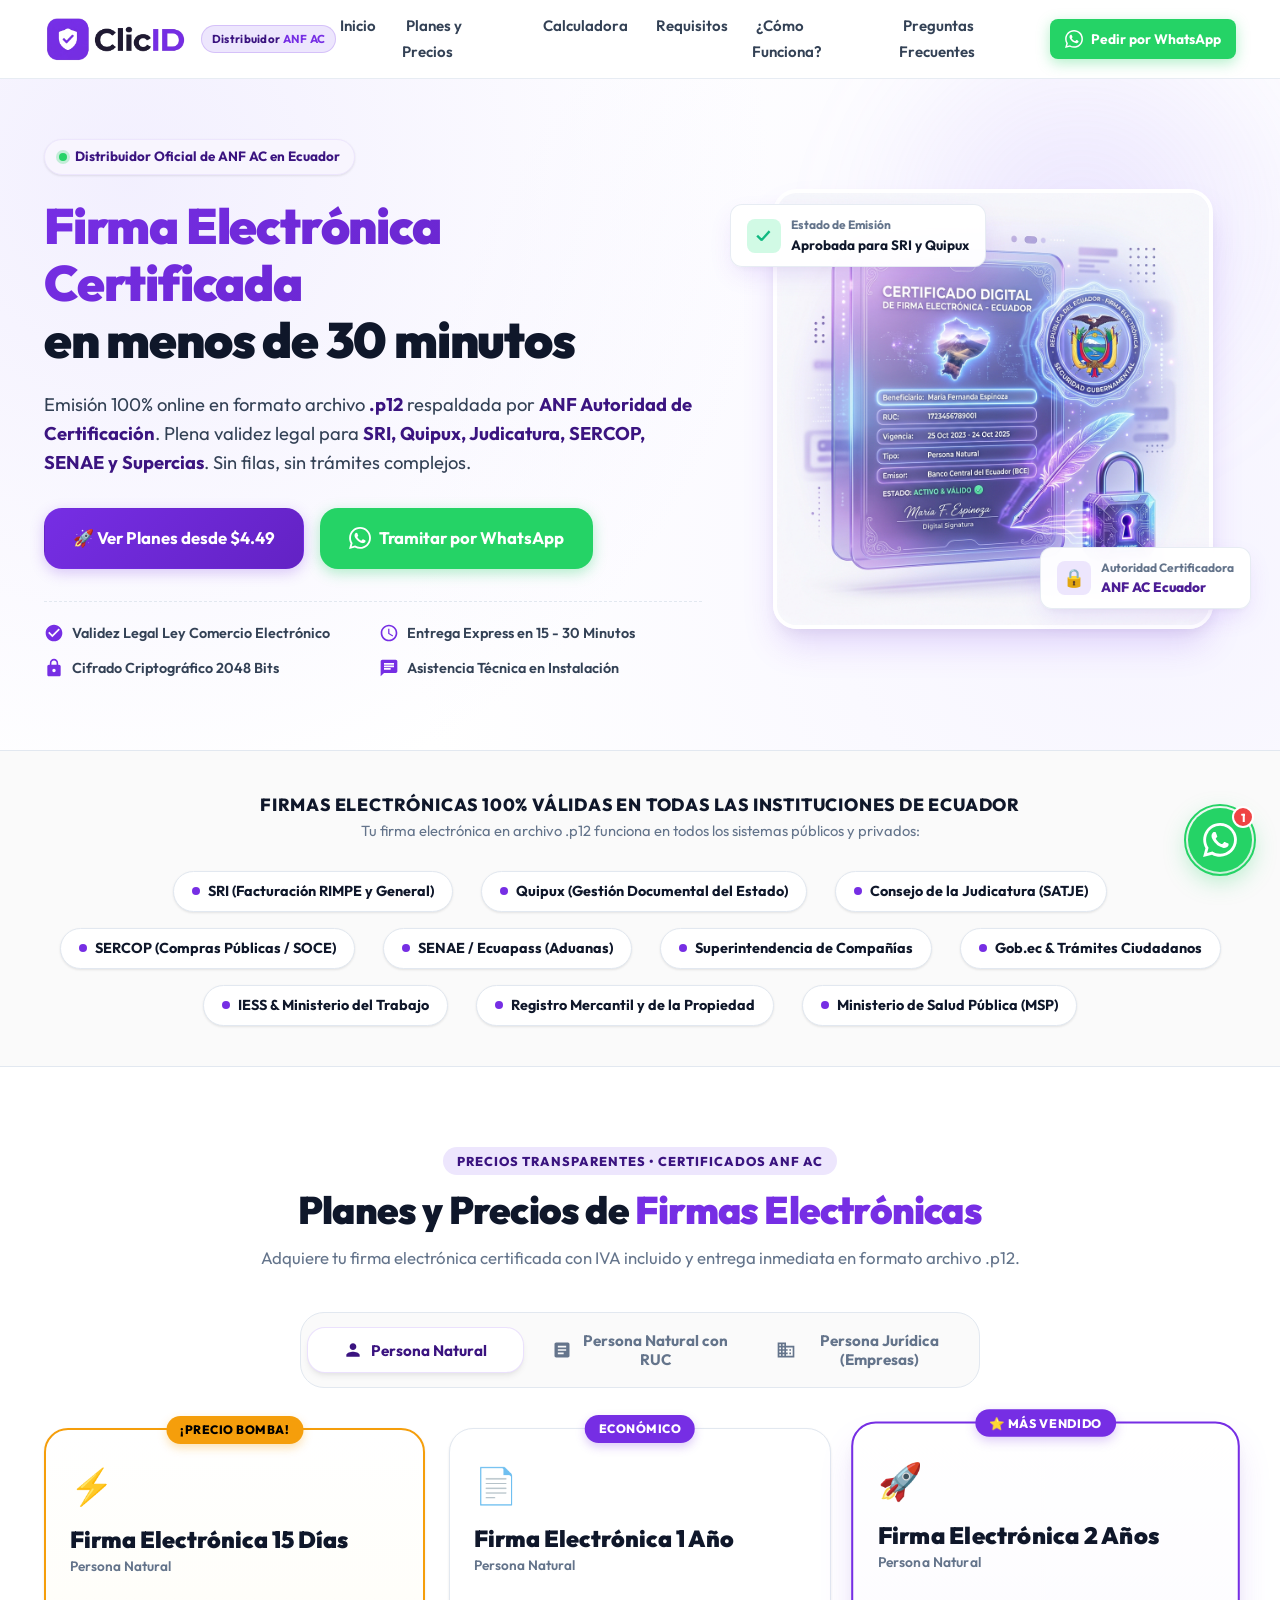
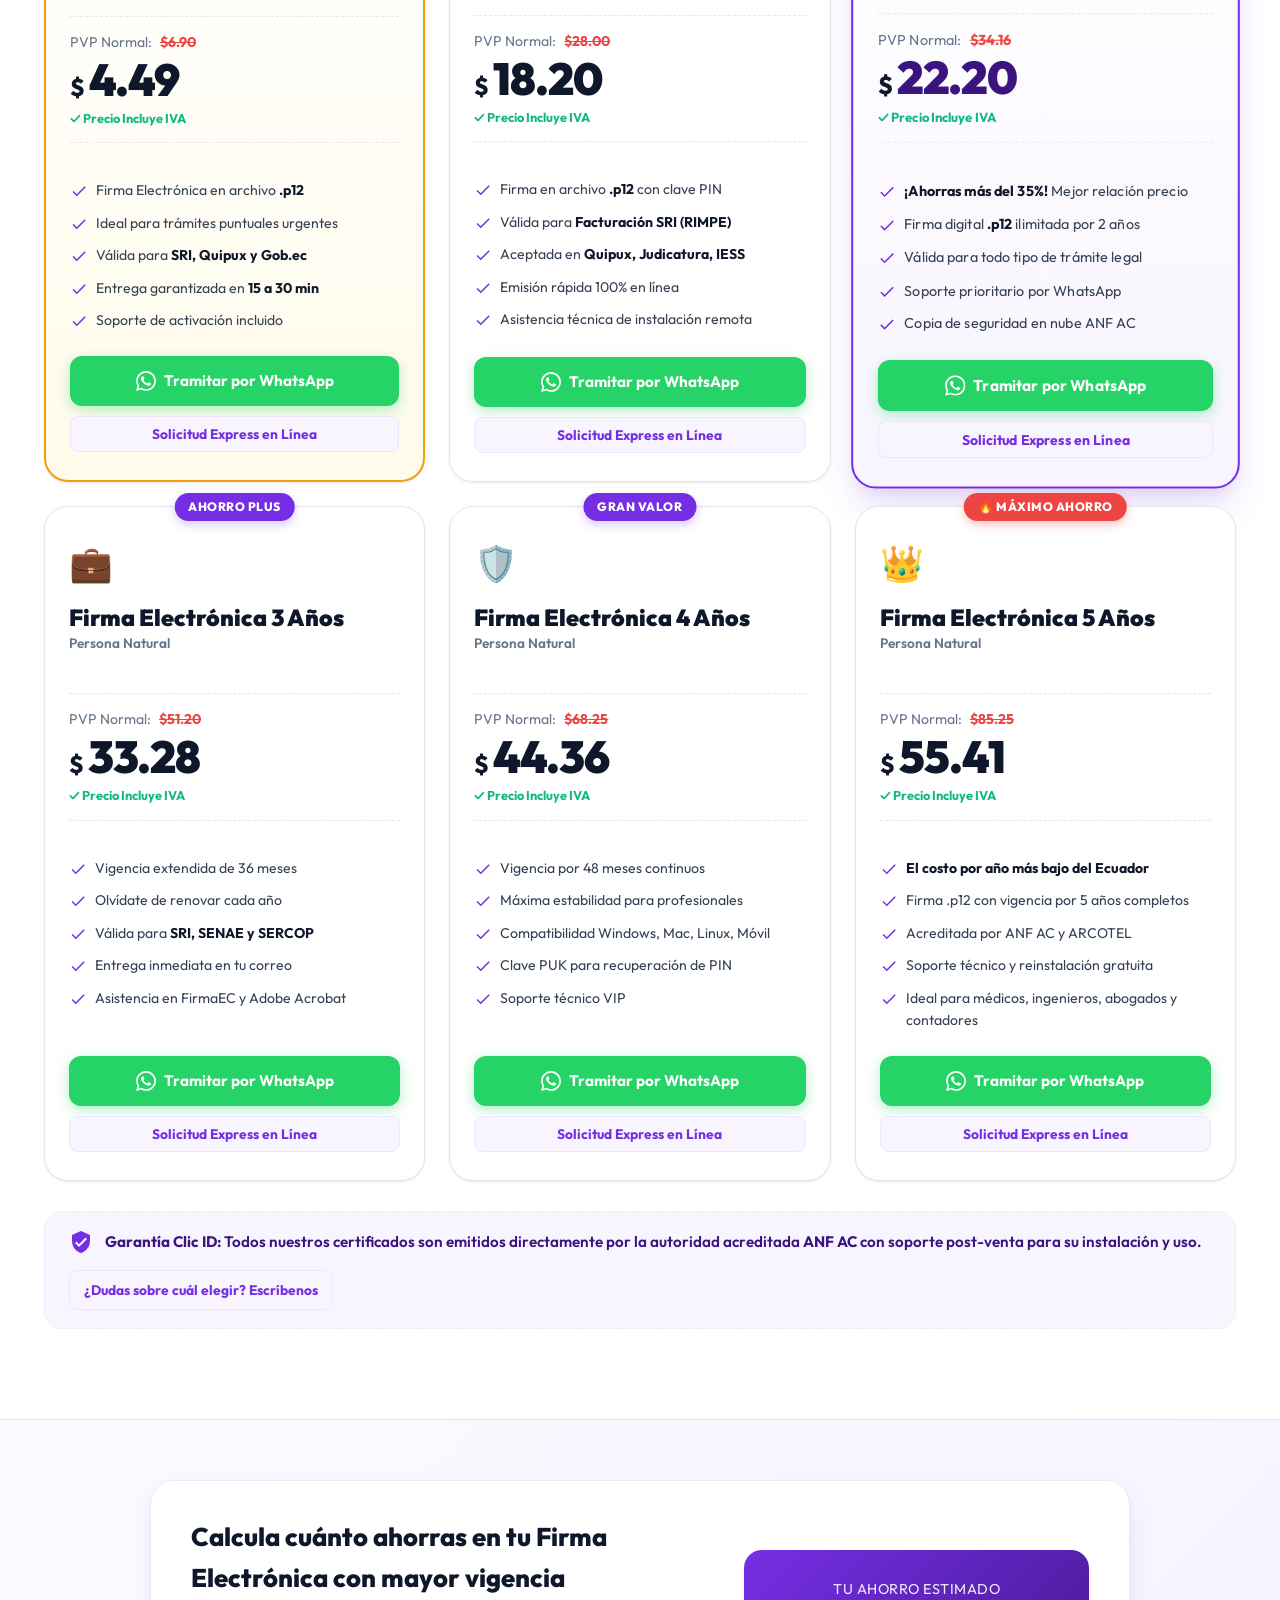
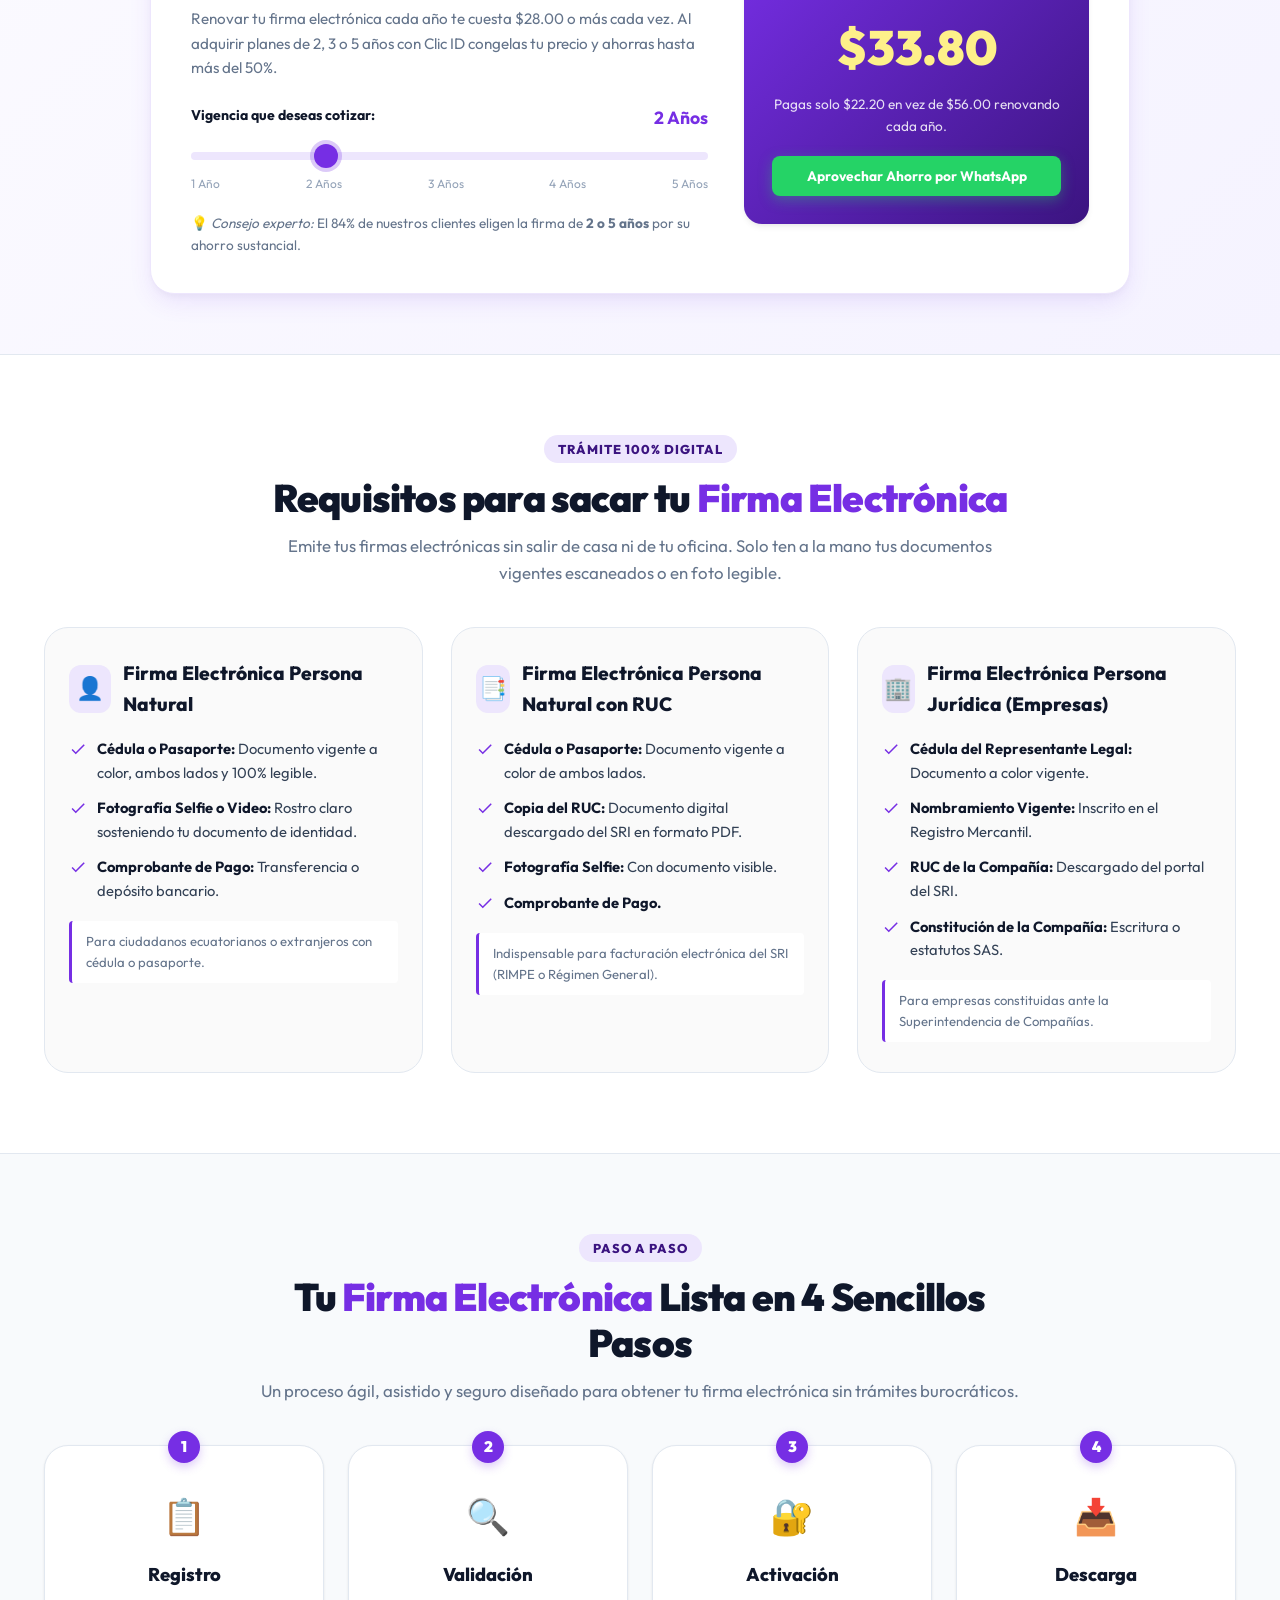
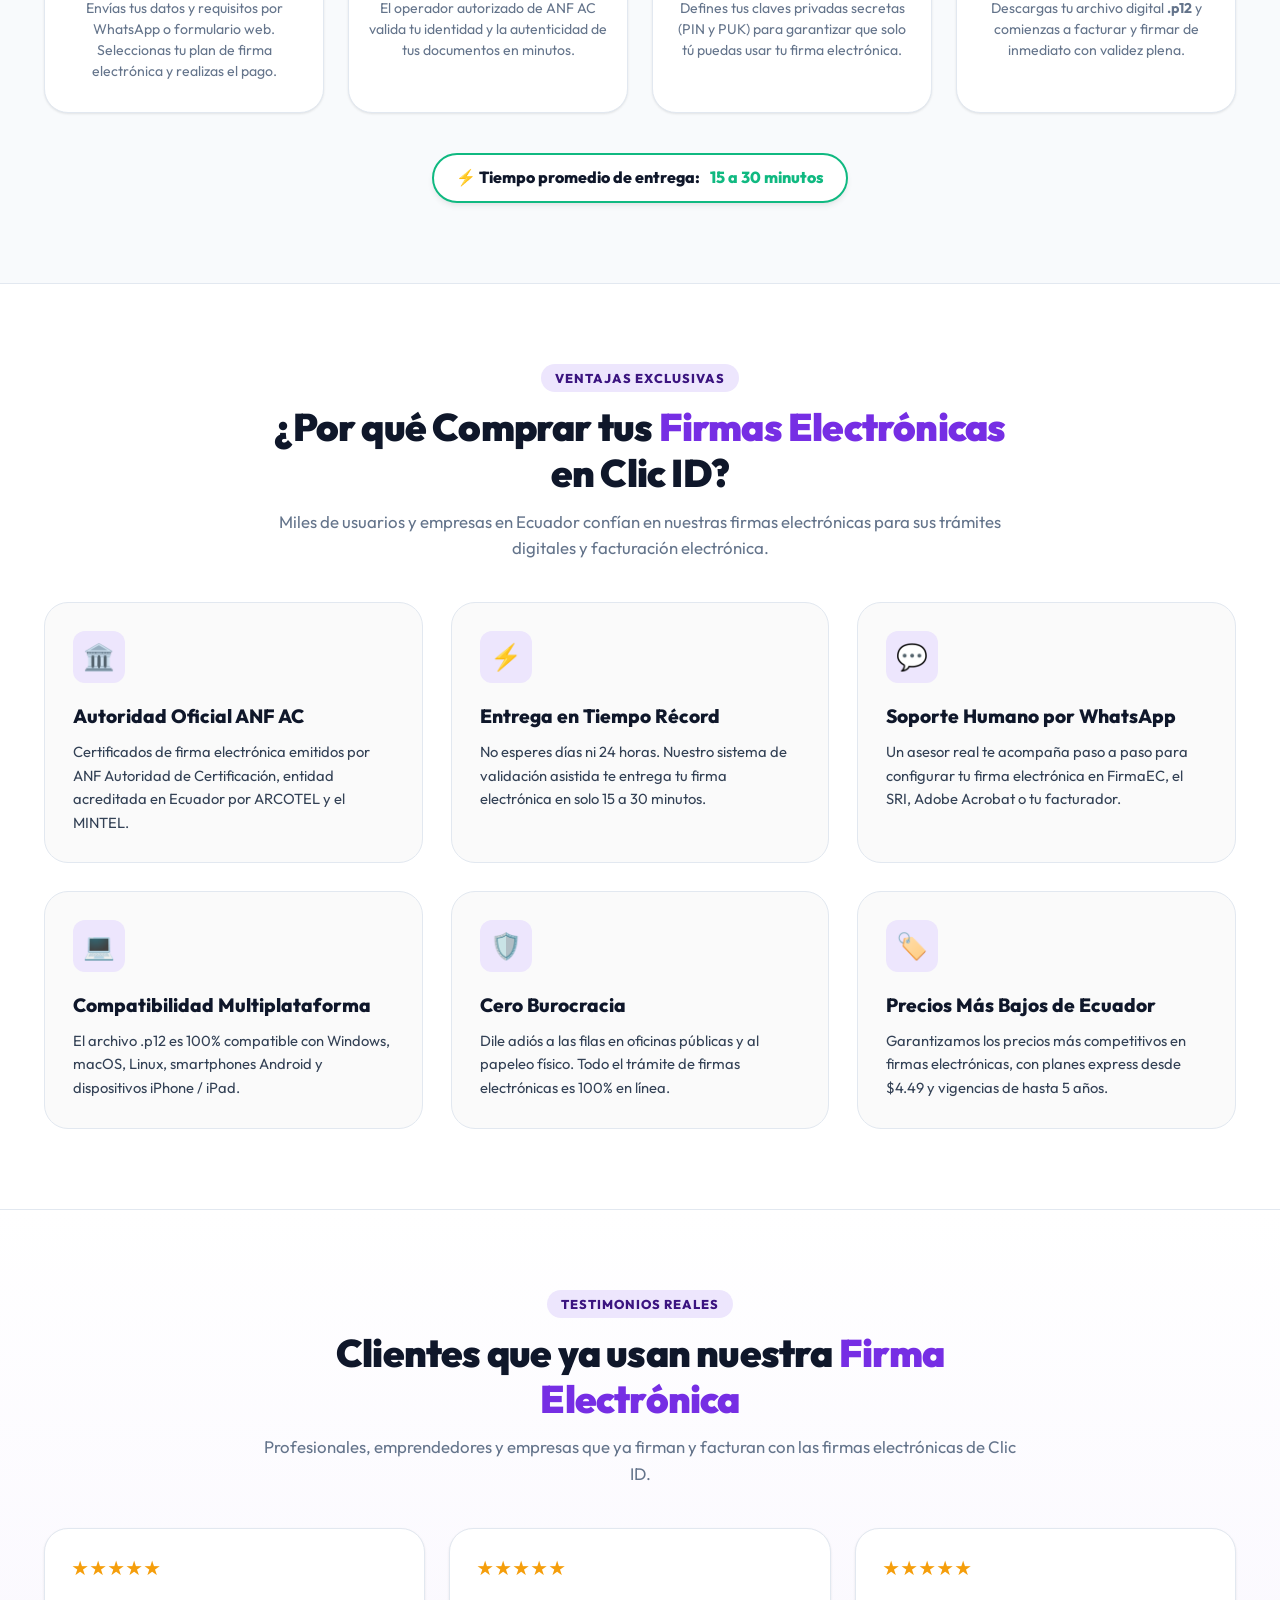
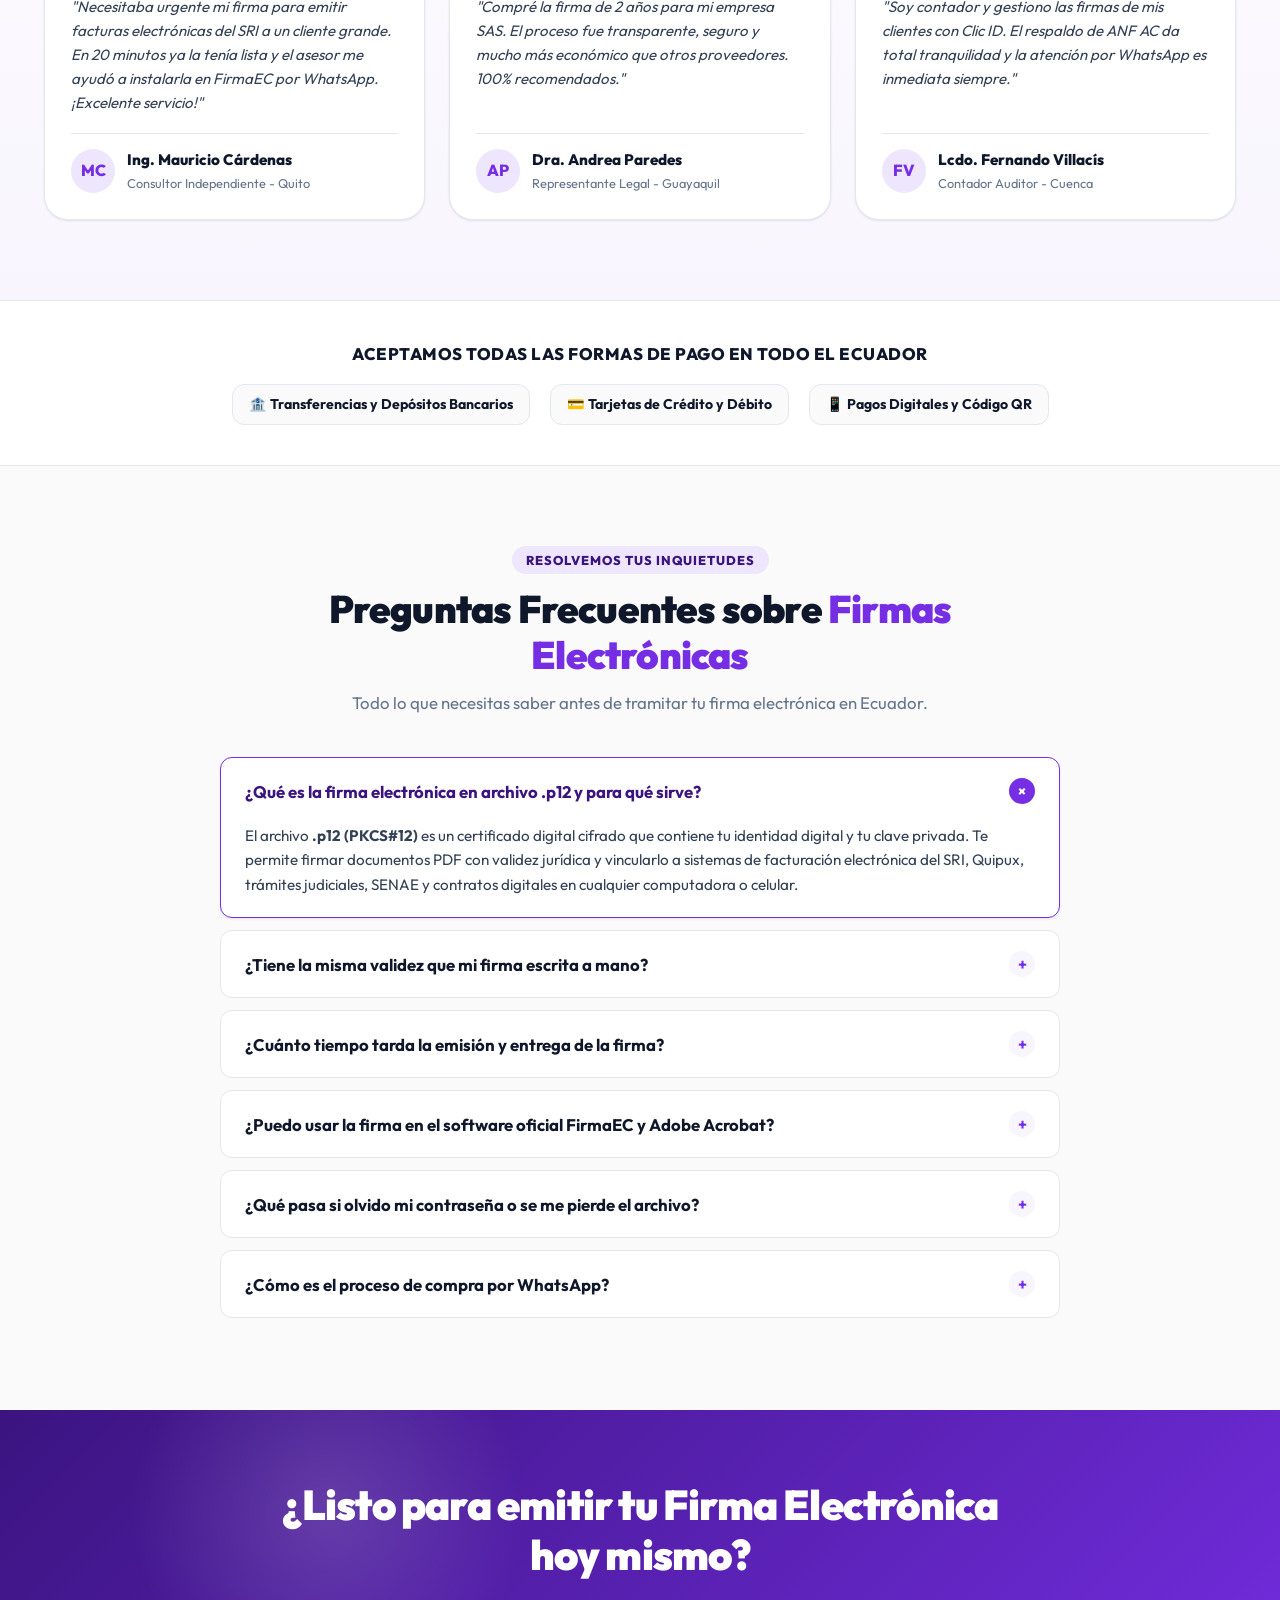
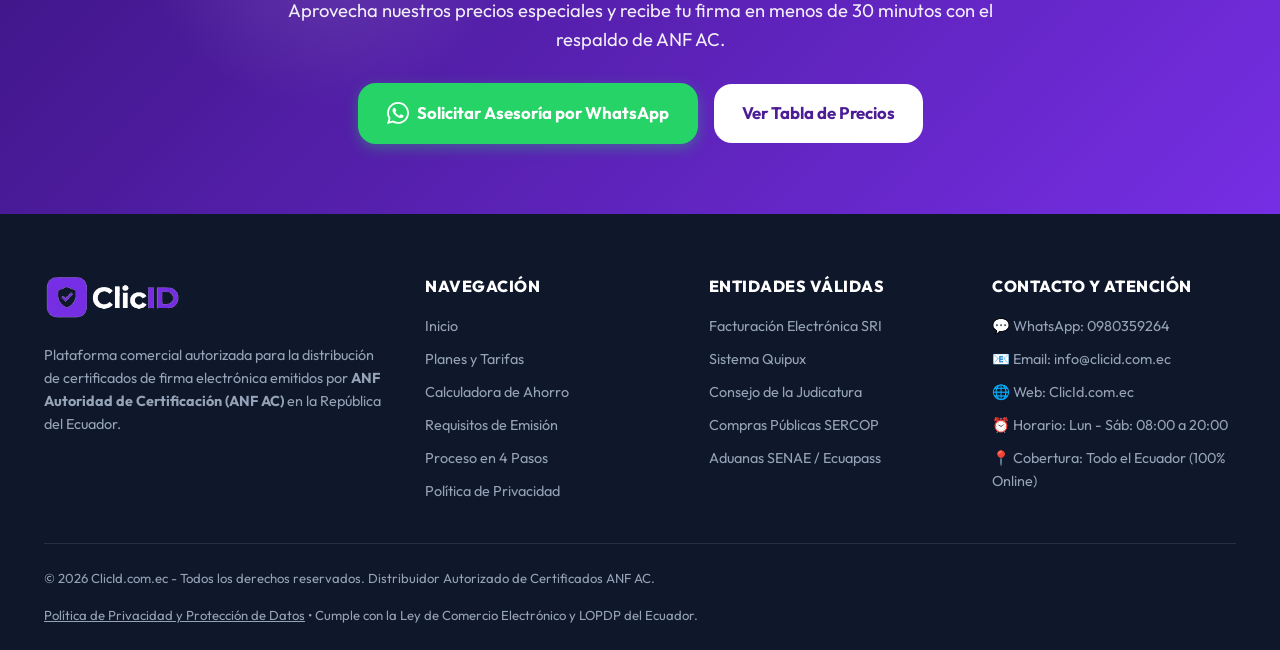
==== index.html @ 19a213cd "Initial commit: Clic ID Firmas Electronicas landing page" ====
<!DOCTYPE html>
<html lang="es">
<head>
  <meta charset="UTF-8">
  <meta name="viewport" content="width=device-width, initial-scale=1.0">
  
  <!-- Primary Meta Tags (SEO & Google Ads Quality Score Optimized) -->
  <title>Firma Electrónica en Ecuador en 30 Minutos | Firmas Electrónicas ANF AC - Clic ID</title>
  <meta name="title" content="Firma Electrónica en Ecuador en 30 Minutos | Firmas Electrónicas ANF AC - Clic ID">
  <meta name="description" content="Obtén tu Firma Electrónica Certificada en Ecuador en menos de 30 minutos. Venta de firmas electrónicas oficiales ANF AC en archivo .p12 desde $4.49 para SRI, Quipux, Judicatura, SERCOP y SENAE. Persona Natural, con RUC y Empresas.">
  <meta name="keywords" content="firma electronica, firmas electronicas, firma electronica ecuador, firmas electronicas ecuador, firma electronica sri, comprar firma electronica, firma electronica quipux, firma electronica p12, firma digital ecuador, anf ac ecuador, firma electronica persona natural, firma electronica ruc, firma electronica empresas, firma electronica quito, firma electronica guayaquil, firma electronica cuenca">
  <meta name="robots" content="index, follow, max-image-preview:large, max-snippet:-1, max-video-preview:-1">
  <meta name="googlebot" content="index, follow">
  <meta name="author" content="ClicId.com.ec - Distribuidor Autorizado ANF AC">
  <meta name="geo.region" content="EC">
  <meta name="geo.placename" content="Ecuador">
  <link rel="canonical" href="https://clicid.com.ec/">
  <link rel="alternate" hreflang="es-EC" href="https://clicid.com.ec/">
  <link rel="alternate" hreflang="es" href="https://clicid.com.ec/">
  <link rel="sitemap" type="application/xml" title="Sitemap" href="/sitemap.xml">

  <!-- Open Graph / Facebook / WhatsApp -->
  <meta property="og:type" content="website">
  <meta property="og:locale" content="es_EC">
  <meta property="og:site_name" content="Clic ID - Firmas Electrónicas Ecuador">
  <meta property="og:url" content="https://clicid.com.ec/">
  <meta property="og:title" content="Firma Electrónica Certificada en Ecuador en 30 Minutos | Clic ID">
  <meta property="og:description" content="Emite tu firma electrónica y firmas electrónicas autorizadas por ANF AC en 15 a 30 minutos. Precios desde $4.49. Válidas ante SRI, Quipux, Judicatura y SERCOP.">
  <meta property="og:image" content="https://clicid.com.ec/assets/hero-signature.jpg">

  <!-- Twitter -->
  <meta property="twitter:card" content="summary_large_image">
  <meta property="twitter:url" content="https://clicid.com.ec/">
  <meta property="twitter:title" content="Firma Electrónica y Firmas Electrónicas en Ecuador | Clic ID ANF AC">
  <meta property="twitter:description" content="Firmas electrónicas para Personas Naturales, con RUC y Empresas en archivo .p12. Trámite 100% online y entrega en menos de 30 minutos.">
  <meta property="twitter:image" content="https://clicid.com.ec/assets/hero-signature.jpg">

  <!-- Google Fonts: Outfit & Inter -->
  <link rel="preconnect" href="https://fonts.googleapis.com">
  <link rel="preconnect" href="https://fonts.gstatic.com" crossorigin>
  <link href="https://fonts.googleapis.com/css2?family=Outfit:wght@400;500;600;700;800;900&family=Inter:wght@400;500;600;700&display=swap" rel="stylesheet">

  <!-- Favicon -->
  <link rel="icon" type="image/png" href="assets/logo-icon.png">

  <!-- Estilos CSS -->
  <link rel="stylesheet" href="styles.css">

  <!-- Schema.org Markup (Datos Estructurados Avanzados para Google SEO y Rich Snippets) -->
  <script type="application/ld+json">
  {
    "@context": "https://schema.org",
    "@graph": [
      {
        "@type": "ProfessionalService",
        "@id": "https://clicid.com.ec/#organization",
        "name": "Clic ID - Firmas Electrónicas en Ecuador (Distribuidor ANF AC)",
        "url": "https://clicid.com.ec/",
        "logo": "https://clicid.com.ec/assets/logo.png",
        "image": "https://clicid.com.ec/assets/hero-signature.jpg",
        "description": "Distribuidor oficial autorizado de firmas electrónicas certificadas por ANF AC en Ecuador. Emisión en menos de 30 minutos en formato archivo .p12 para SRI, Quipux, Judicatura y SERCOP.",
        "telephone": "+593980359264",
        "email": "info@clicid.com.ec",
        "priceRange": "$4.49 - $63.12",
        "areaServed": {
          "@type": "Country",
          "name": "Ecuador"
        },
        "openingHoursSpecification": {
          "@type": "OpeningHoursSpecification",
          "dayOfWeek": ["Monday", "Tuesday", "Wednesday", "Thursday", "Friday", "Saturday"],
          "opens": "08:00",
          "closes": "20:00"
        }
      },
      {
        "@type": "Product",
        "@id": "https://clicid.com.ec/#product",
        "name": "Firma Electrónica Certificada en Ecuador (.p12) - ANF AC",
        "image": "https://clicid.com.ec/assets/hero-signature.jpg",
        "description": "Firma electrónica y firmas electrónicas cualificadas en formato archivo .p12 emitidas por ANF AC para facturación electrónica SRI, Quipux, Consejo de la Judicatura, SERCOP y SENAE en Ecuador.",
        "brand": {
          "@type": "Brand",
          "name": "Clic ID / ANF AC"
        },
        "aggregateRating": {
          "@type": "AggregateRating",
          "ratingValue": "4.9",
          "reviewCount": "348"
        },
        "offers": {
          "@type": "AggregateOffer",
          "priceCurrency": "USD",
          "lowPrice": "4.49",
          "highPrice": "63.12",
          "offerCount": "16",
          "availability": "https://schema.org/InStock",
          "url": "https://clicid.com.ec/#precios"
        }
      },
      {
        "@type": "FAQPage",
        "@id": "https://clicid.com.ec/#faq",
        "mainEntity": [
          {
            "@type": "Question",
            "name": "¿Qué es la firma electrónica en archivo .p12 y para qué sirve?",
            "acceptedAnswer": {
              "@type": "Answer",
              "text": "El archivo .p12 (PKCS#12) es un certificado de firma electrónica cifrado que contiene tu identidad digital. Permite firmar documentos PDF con validez legal y emitir facturación electrónica en el SRI, Quipux, Judicatura, SERCOP y SENAE."
            }
          },
          {
            "@type": "Question",
            "name": "¿Las firmas electrónicas tienen la misma validez que mi firma escrita a mano?",
            "acceptedAnswer": {
              "@type": "Answer",
              "text": "Sí, 100%. Conforme a la Ley de Comercio Electrónico, Firmas Electrónicas y Mensajes de Datos del Ecuador, la firma electrónica emitida por ANF AC tiene el mismo valor jurídico y legal que una firma manuscrita."
            }
          },
          {
            "@type": "Question",
            "name": "¿Cuánto tiempo tarda la emisión y entrega de la firma electrónica?",
            "acceptedAnswer": {
              "@type": "Answer",
              "text": "Una vez enviados tus requisitos, tu certificado de firma electrónica se emite y entrega en 15 a 30 minutos."
            }
          }
        ]
      }
    ]
  }
  </script>
</head>
<body>

  <!-- ==========================================================================
       Header / Navbar Principal
       ========================================================================== -->
  <header class="header">
    <div class="container">
      <nav class="navbar">
        <!-- Logo de Marca Oficial -->
        <a href="#inicio" class="logo" id="brandLogo">
          <img src="assets/logo.png" alt="Clic ID - Firmas Electrónicas Ecuador" class="brand-logo-img">
          <span class="logo-distributor-badge">Distribuidor <strong>ANF AC</strong></span>
        </a>

        <!-- Enlaces de Navegación -->
        <ul class="nav-links" id="navLinks">
          <li><a href="#inicio">Inicio</a></li>
          <li><a href="#precios">Planes y Precios</a></li>
          <li><a href="#calculadora">Calculadora</a></li>
          <li><a href="#requisitos">Requisitos</a></li>
          <li><a href="#proceso">¿Cómo Funciona?</a></li>
          <li><a href="#faq">Preguntas Frecuentes</a></li>
        </ul>

        <!-- Botón CTA en Navbar -->
        <div class="nav-cta-wrapper">
          <a href="https://wa.me/593980359264?text=Hola,%20me%20interesa%20sacar%20mi%20firma%20electr%C3%B3nica" target="_blank" rel="noopener" class="btn btn-whatsapp btn-sm" id="navWhatsAppBtn">
            <svg width="18" height="18" viewBox="0 0 24 24" fill="currentColor">
              <path d="M.057 24l1.687-6.163c-1.041-1.804-1.588-3.849-1.587-5.946.003-6.556 5.338-11.891 11.893-11.891 3.181.001 6.167 1.24 8.413 3.488 2.245 2.248 3.481 5.236 3.48 8.414-.003 6.557-5.338 11.892-11.893 11.892-1.99-.001-3.951-.5-5.688-1.448l-6.305 1.654zm6.597-3.807c1.676.995 3.276 1.591 5.392 1.592 5.448 0 9.886-4.434 9.889-9.885.002-5.462-4.415-9.89-9.881-9.892-5.452 0-9.887 4.434-9.889 9.884-.001 2.225.651 3.891 1.746 5.634l-.999 3.648 3.742-.981zm11.387-5.464c-.074-.124-.272-.198-.57-.347-.297-.149-1.758-.868-2.031-.967-.272-.099-.47-.149-.669.149-.198.297-.768.967-.941 1.165-.173.198-.347.223-.644.074-.297-.149-1.255-.462-2.39-1.475-.883-.788-1.48-1.761-1.653-2.059-.173-.297-.018-.458.13-.606.134-.133.297-.347.446-.521.151-.172.2-.296.3-.495.099-.198.05-.372-.025-.521-.075-.148-.669-1.611-.916-2.206-.242-.579-.487-.501-.669-.51l-.57-.01c-.198 0-.52.074-.792.372s-1.04 1.016-1.04 2.479 1.065 2.876 1.213 3.074c.149.198 2.095 3.2 5.076 4.487.709.306 1.263.489 1.694.626.712.226 1.36.194 1.872.118.571-.085 1.758-.719 2.006-1.413.248-.695.248-1.29.173-1.414z"/>
            </svg>
            <span>Pedir por WhatsApp</span>
          </a>

          <!-- Botón Menú Móvil -->
          <button class="mobile-toggle" id="mobileToggle" aria-label="Abrir Menú">
            ☰
          </button>
        </div>
      </nav>
    </div>
  </header>

  <!-- ==========================================================================
       Hero Section
       ========================================================================== -->
  <section class="hero" id="inicio">
    <div class="container">
      <div class="hero-grid">
        <!-- Contenido Izquierdo -->
        <div class="hero-content">
          <div class="hero-tag">
            <span class="dot"></span>
            <span>Distribuidor Oficial de ANF AC en Ecuador</span>
          </div>

          <h1 class="hero-title">
            <span class="highlight">Firma Electrónica Certificada</span> en menos de 30 minutos
          </h1>

          <p class="hero-subtitle">
            Emisión 100% online en formato archivo <strong>.p12</strong> respaldada por <strong>ANF Autoridad de Certificación</strong>. Plena validez legal para <strong>SRI, Quipux, Judicatura, SERCOP, SENAE y Supercias</strong>. Sin filas, sin trámites complejos.
          </p>

          <div class="hero-cta-group">
            <a href="#precios" class="btn btn-primary btn-lg" id="heroCtaPrecios">
              <span>🚀 Ver Planes desde $4.49</span>
            </a>
            <a href="https://wa.me/593980359264?text=Hola,%20me%20interesa%20la%20firma%20electr%C3%B3nica%20en%2030%20minutos" target="_blank" rel="noopener" class="btn btn-whatsapp btn-lg" id="heroCtaWa">
              <svg width="22" height="22" viewBox="0 0 24 24" fill="currentColor">
                <path d="M.057 24l1.687-6.163c-1.041-1.804-1.588-3.849-1.587-5.946.003-6.556 5.338-11.891 11.893-11.891 3.181.001 6.167 1.24 8.413 3.488 2.245 2.248 3.481 5.236 3.48 8.414-.003 6.557-5.338 11.892-11.893 11.892-1.99-.001-3.951-.5-5.688-1.448l-6.305 1.654zm6.597-3.807c1.676.995 3.276 1.591 5.392 1.592 5.448 0 9.886-4.434 9.889-9.885.002-5.462-4.415-9.89-9.881-9.892-5.452 0-9.887 4.434-9.889 9.884-.001 2.225.651 3.891 1.746 5.634l-.999 3.648 3.742-.981zm11.387-5.464c-.074-.124-.272-.198-.57-.347-.297-.149-1.758-.868-2.031-.967-.272-.099-.47-.149-.669.149-.198.297-.768.967-.941 1.165-.173.198-.347.223-.644.074-.297-.149-1.255-.462-2.39-1.475-.883-.788-1.48-1.761-1.653-2.059-.173-.297-.018-.458.13-.606.134-.133.297-.347.446-.521.151-.172.2-.296.3-.495.099-.198.05-.372-.025-.521-.075-.148-.669-1.611-.916-2.206-.242-.579-.487-.501-.669-.51l-.57-.01c-.198 0-.52.074-.792.372s-1.04 1.016-1.04 2.479 1.065 2.876 1.213 3.074c.149.198 2.095 3.2 5.076 4.487.709.306 1.263.489 1.694.626.712.226 1.36.194 1.872.118.571-.085 1.758-.719 2.006-1.413.248-.695.248-1.29.173-1.414z"/>
              </svg>
              <span>Tramitar por WhatsApp</span>
            </a>
          </div>

          <!-- Puntos de Confianza -->
          <div class="hero-trust-list">
            <div class="trust-item">
              <svg width="20" height="20" viewBox="0 0 24 24" fill="currentColor">
                <path d="M12 2C6.48 2 2 6.48 2 12s4.48 10 10 10 10-4.48 10-10S17.52 2 12 2zm-2 15l-5-5 1.41-1.41L10 14.17l7.59-7.59L19 8l-9 9z"/>
              </svg>
              <span>Validez Legal Ley Comercio Electrónico</span>
            </div>
            <div class="trust-item">
              <svg width="20" height="20" viewBox="0 0 24 24" fill="currentColor">
                <path d="M11.99 2C6.47 2 2 6.48 2 12s4.47 10 9.99 10C17.52 22 22 17.52 22 12S17.52 2 11.99 2zM12 20c-4.42 0-8-3.58-8-8s3.58-8 8-8 8 3.58 8 8-3.58 8-8 8zm.5-13H11v6l5.25 3.15.75-1.23-4.5-2.67z"/>
              </svg>
              <span>Entrega Express en 15 - 30 Minutos</span>
            </div>
            <div class="trust-item">
              <svg width="20" height="20" viewBox="0 0 24 24" fill="currentColor">
                <path d="M18 8h-1V6c0-2.76-2.24-5-5-5S7 3.24 7 6v2H6c-1.1 0-2 .9-2 2v10c0 1.1.9 2 2 2h12c1.1 0 2-.9 2-2V10c0-1.1-.9-2-2-2zm-6 9c-1.1 0-2-.9-2-2s.9-2 2-2 2 .9 2 2-.9 2-2 2zm3.1-9H8.9V6c0-1.71 1.39-3.1 3.1-3.1 1.71 0 3.1 1.39 3.1 3.1v2z"/>
              </svg>
              <span>Cifrado Criptográfico 2048 Bits</span>
            </div>
            <div class="trust-item">
              <svg width="20" height="20" viewBox="0 0 24 24" fill="currentColor">
                <path d="M20 2H4c-1.1 0-1.99.9-1.99 2L2 22l4-4h14c1.1 0 2-.9 2-2V4c0-1.1-.9-2-2-2zM6 9h12v2H6V9zm8 5H6v-2h8v2zm4-6H6V6h12v2z"/>
              </svg>
              <span>Asistencia Técnica en Instalación</span>
            </div>
          </div>
        </div>

        <!-- Visual / Imagen 3D Hero -->
        <div class="hero-visual">
          <div class="floating-badge badge-top">
            <div class="badge-icon-wrap green">✓</div>
            <div>
              <div style="font-size:0.75rem;color:#64748b;">Estado de Emisión</div>
              <div style="color:#0f172a;">Aprobada para SRI y Quipux</div>
            </div>
          </div>

          <div class="hero-img-wrapper">
            <img src="assets/hero-signature.jpg" alt="Certificado Digital de Firma Electrónica Ecuador ANF AC - Clic ID" width="440" height="440">
          </div>

          <div class="floating-badge badge-bottom">
            <div class="badge-icon-wrap purple">🔒</div>
            <div>
              <div style="font-size:0.75rem;color:#64748b;">Autoridad Certificadora</div>
              <div style="color:#4c1d95;font-weight:800;">ANF AC Ecuador</div>
            </div>
          </div>
        </div>
      </div>
    </div>
  </section>

  <!-- ==========================================================================
       Entidades Oficiales Aceptadas en Ecuador
       ========================================================================== -->
  <section class="entities-section">
    <div class="container">
      <div class="entities-header">
        <h2>Firmas Electrónicas 100% Válidas en Todas las Instituciones de Ecuador</h2>
        <p>Tu firma electrónica en archivo .p12 funciona en todos los sistemas públicos y privados:</p>
      </div>

      <div class="entities-grid">
        <div class="entity-chip"><span class="dot"></span> SRI (Facturación RIMPE y General)</div>
        <div class="entity-chip"><span class="dot"></span> Quipux (Gestión Documental del Estado)</div>
        <div class="entity-chip"><span class="dot"></span> Consejo de la Judicatura (SATJE)</div>
        <div class="entity-chip"><span class="dot"></span> SERCOP (Compras Públicas / SOCE)</div>
        <div class="entity-chip"><span class="dot"></span> SENAE / Ecuapass (Aduanas)</div>
        <div class="entity-chip"><span class="dot"></span> Superintendencia de Compañías</div>
        <div class="entity-chip"><span class="dot"></span> Gob.ec & Trámites Ciudadanos</div>
        <div class="entity-chip"><span class="dot"></span> IESS & Ministerio del Trabajo</div>
        <div class="entity-chip"><span class="dot"></span> Registro Mercantil y de la Propiedad</div>
        <div class="entity-chip"><span class="dot"></span> Ministerio de Salud Pública (MSP)</div>
      </div>
    </div>
  </section>

  <!-- ==========================================================================
       Sección de Precios & Vigencias (Core High Conversion)
       ========================================================================== -->
  <section class="pricing-section" id="precios">
    <div class="container">
      <div class="section-head">
        <span class="section-tag">Precios Transparentes • Certificados ANF AC</span>
        <h2 class="section-title">Planes y Precios de <span>Firmas Electrónicas</span></h2>
        <p class="section-desc">
          Adquiere tu firma electrónica certificada con IVA incluido y entrega inmediata en formato archivo .p12.
        </p>
      </div>

      <!-- Tabs de Categoría -->
      <div class="pricing-tabs-nav" role="tablist">
        <button class="tab-btn active" data-category="persona-natural" id="tabPersonaNatural">
          <svg width="20" height="20" viewBox="0 0 24 24" fill="currentColor">
            <path d="M12 12c2.21 0 4-1.79 4-4s-1.79-4-4-4-4 1.79-4 4 1.79 4 4 4zm0 2c-2.67 0-8 1.34-8 4v2h16v-2c0-2.66-5.33-4-8-4z"/>
          </svg>
          <span>Persona Natural</span>
        </button>

        <button class="tab-btn" data-category="persona-natural-ruc" id="tabPersonaRuc">
          <svg width="20" height="20" viewBox="0 0 24 24" fill="currentColor">
            <path d="M19 3H5c-1.11 0-2 .9-2 2v14c0 1.1.89 2 2 2h14c1.1 0 2-.9 2-2V5c0-1.1-.9-2-2-2zm-5 14H7v-2h7v2zm3-4H7v-2h10v2zm0-4H7V7h10v2z"/>
          </svg>
          <span>Persona Natural con RUC</span>
        </button>

        <button class="tab-btn" data-category="persona-juridica" id="tabPersonaJuridica">
          <svg width="20" height="20" viewBox="0 0 24 24" fill="currentColor">
            <path d="M12 7V3H2v18h20V7H12zM6 19H4v-2h2v2zm0-4H4v-2h2v2zm0-4H4V9h2v2zm0-4H4V5h2v2zm4 12H8v-2h2v2zm0-4H8v-2h2v2zm0-4H8V9h2v2zm0-4H8V5h2v2zm10 12h-8v-2h2v-2h-2v-2h2v-2h-2V9h8v10zm-2-8h-2v2h2v-2zm0 4h-2v2h2v-2z"/>
          </svg>
          <span>Persona Jurídica (Empresas)</span>
        </button>
      </div>

      <!-- Grid de Tarjetas (Renderizado Dinámicamente por app.js) -->
      <div class="pricing-grid" id="pricingGrid">
        <!-- Tarjetas dinámicas inyectadas por app.js -->
      </div>

      <!-- Banner Inferior de Garantía -->
      <div class="pricing-footer-banner">
        <div class="pricing-footer-text">
          <svg width="24" height="24" viewBox="0 0 24 24" fill="currentColor">
            <path d="M12 1L3 5v6c0 5.55 3.84 10.74 9 12 5.16-1.26 9-6.45 9-12V5l-9-4zm-2 16l-4-4 1.41-1.41L10 14.17l6.59-6.59L18 9l-8 8z"/>
          </svg>
          <span>
            <strong>Garantía Clic ID:</strong> Todos nuestros certificados son emitidos directamente por la autoridad acreditada <strong>ANF AC</strong> con soporte post-venta para su instalación y uso.
          </span>
        </div>
        <a href="https://wa.me/593980359264?text=Hola,%20tengo%20dudas%20sobre%20qu%C3%A9%20plan%20elegir" target="_blank" rel="noopener" class="btn btn-outline btn-sm">
          ¿Dudas sobre cuál elegir? Escríbenos
        </a>
      </div>
    </div>
  </section>

  <!-- ==========================================================================
       Calculadora Interactiva de Ahorro
       ========================================================================== -->
  <section class="calculator-section" id="calculadora">
    <div class="container">
      <div class="calc-box">
        <div class="calc-grid">
          <div class="calc-left">
            <h3>Calcula cuánto ahorras en tu Firma Electrónica con mayor vigencia</h3>
            <p>
              Renovar tu firma electrónica cada año te cuesta $28.00 o más cada vez. Al adquirir planes de 2, 3 o 5 años con Clic ID congelas tu precio y ahorras hasta más del 50%.
            </p>

            <div class="slider-group">
              <div class="slider-labels">
                <span>Vigencia que deseas cotizar:</span>
                <span class="val" id="sliderYearsVal">2 Años</span>
              </div>
              <input type="range" min="1" max="5" value="2" class="range-slider" id="yearsSlider">
              <div style="display:flex;justify-content:space-between;font-size:0.75rem;color:#94a3b8;margin-top:6px;">
                <span>1 Año</span>
                <span>2 Años</span>
                <span>3 Años</span>
                <span>4 Años</span>
                <span>5 Años</span>
              </div>
            </div>

            <p style="font-size:0.85rem;color:#64748b;margin-bottom:0;">
              💡 <em>Consejo experto:</em> El 84% de nuestros clientes eligen la firma de <strong>2 o 5 años</strong> por su ahorro sustancial.
            </p>
          </div>

          <div class="calc-right">
            <div class="calc-label">Tu Ahorro Estimado</div>
            <div class="calc-savings-num" id="calcSavingsNum">$33.80</div>
            <div class="calc-details" id="calcDetails">Pagas solo $22.20 en vez de $56.00 renovando anualmente.</div>
            <a href="https://wa.me/593980359264?text=Hola,%20me%20interesa%20la%20firma%20de%202%20A%C3%B1os" target="_blank" rel="noopener" class="btn btn-whatsapp btn-sm" id="calcWaBtn" style="width:100%;">
              Aprovechar Ahorro por WhatsApp
            </a>
          </div>
        </div>
      </div>
    </div>
  </section>

  <!-- ==========================================================================
       Requisitos de Emisión (Claros y Sencillos)
       ========================================================================== -->
  <section class="requirements-section" id="requisitos">
    <div class="container">
      <div class="section-head">
        <span class="section-tag">Trámite 100% Digital</span>
        <h2 class="section-title">Requisitos para sacar tu <span>Firma Electrónica</span></h2>
        <p class="section-desc">
          Emite tus firmas electrónicas sin salir de casa ni de tu oficina. Solo ten a la mano tus documentos vigentes escaneados o en foto legible.
        </p>
      </div>

      <div class="req-grid">
        <!-- Tarjeta 1: Persona Natural -->
        <div class="req-card">
          <div class="req-header">
            <div class="req-icon-box">👤</div>
            <h3>Firma Electrónica Persona Natural</h3>
          </div>
          <ul class="req-list">
            <li>
              <svg width="18" height="18" viewBox="0 0 24 24" fill="currentColor"><path d="M9 16.17L4.83 12l-1.42 1.41L9 19 21 7l-1.41-1.41z"/></svg>
              <span><strong>Cédula o Pasaporte:</strong> Documento vigente a color, ambos lados y 100% legible.</span>
            </li>
            <li>
              <svg width="18" height="18" viewBox="0 0 24 24" fill="currentColor"><path d="M9 16.17L4.83 12l-1.42 1.41L9 19 21 7l-1.41-1.41z"/></svg>
              <span><strong>Fotografía Selfie o Video:</strong> Rostro claro sosteniendo tu documento de identidad.</span>
            </li>
            <li>
              <svg width="18" height="18" viewBox="0 0 24 24" fill="currentColor"><path d="M9 16.17L4.83 12l-1.42 1.41L9 19 21 7l-1.41-1.41z"/></svg>
              <span><strong>Comprobante de Pago:</strong> Transferencia o depósito bancario.</span>
            </li>
          </ul>
          <div class="req-note">Para ciudadanos ecuatorianos o extranjeros con cédula o pasaporte.</div>
        </div>

        <!-- Tarjeta 2: Con RUC -->
        <div class="req-card">
          <div class="req-header">
            <div class="req-icon-box">📑</div>
            <h3>Firma Electrónica Persona Natural con RUC</h3>
          </div>
          <ul class="req-list">
            <li>
              <svg width="18" height="18" viewBox="0 0 24 24" fill="currentColor"><path d="M9 16.17L4.83 12l-1.42 1.41L9 19 21 7l-1.41-1.41z"/></svg>
              <span><strong>Cédula o Pasaporte:</strong> Documento vigente a color de ambos lados.</span>
            </li>
            <li>
              <svg width="18" height="18" viewBox="0 0 24 24" fill="currentColor"><path d="M9 16.17L4.83 12l-1.42 1.41L9 19 21 7l-1.41-1.41z"/></svg>
              <span><strong>Copia del RUC:</strong> Documento digital descargado del SRI en formato PDF.</span>
            </li>
            <li>
              <svg width="18" height="18" viewBox="0 0 24 24" fill="currentColor"><path d="M9 16.17L4.83 12l-1.42 1.41L9 19 21 7l-1.41-1.41z"/></svg>
              <span><strong>Fotografía Selfie:</strong> Con documento visible.</span>
            </li>
            <li>
              <svg width="18" height="18" viewBox="0 0 24 24" fill="currentColor"><path d="M9 16.17L4.83 12l-1.42 1.41L9 19 21 7l-1.41-1.41z"/></svg>
              <span><strong>Comprobante de Pago.</strong></span>
            </li>
          </ul>
          <div class="req-note">Indispensable para facturación electrónica del SRI (RIMPE o Régimen General).</div>
        </div>

        <!-- Tarjeta 3: Persona Jurídica -->
        <div class="req-card">
          <div class="req-header">
            <div class="req-icon-box">🏢</div>
            <h3>Firma Electrónica Persona Jurídica (Empresas)</h3>
          </div>
          <ul class="req-list">
            <li>
              <svg width="18" height="18" viewBox="0 0 24 24" fill="currentColor"><path d="M9 16.17L4.83 12l-1.42 1.41L9 19 21 7l-1.41-1.41z"/></svg>
              <span><strong>Cédula del Representante Legal:</strong> Documento a color vigente.</span>
            </li>
            <li>
              <svg width="18" height="18" viewBox="0 0 24 24" fill="currentColor"><path d="M9 16.17L4.83 12l-1.42 1.41L9 19 21 7l-1.41-1.41z"/></svg>
              <span><strong>Nombramiento Vigente:</strong> Inscrito en el Registro Mercantil.</span>
            </li>
            <li>
              <svg width="18" height="18" viewBox="0 0 24 24" fill="currentColor"><path d="M9 16.17L4.83 12l-1.42 1.41L9 19 21 7l-1.41-1.41z"/></svg>
              <span><strong>RUC de la Compañía:</strong> Descargado del portal del SRI.</span>
            </li>
            <li>
              <svg width="18" height="18" viewBox="0 0 24 24" fill="currentColor"><path d="M9 16.17L4.83 12l-1.42 1.41L9 19 21 7l-1.41-1.41z"/></svg>
              <span><strong>Constitución de la Compañía:</strong> Escritura o estatutos SAS.</span>
            </li>
          </ul>
          <div class="req-note">Para empresas constituidas ante la Superintendencia de Compañías.</div>
        </div>
      </div>
    </div>
  </section>

  <!-- ==========================================================================
       Proceso en 4 Pasos (Rápido y 100% Online)
       ========================================================================== -->
  <section class="process-section" id="proceso">
    <div class="container">
      <div class="section-head">
        <span class="section-tag">Paso a Paso</span>
        <h2 class="section-title">Tu <span>Firma Electrónica</span> Lista en 4 Sencillos Pasos</h2>
        <p class="section-desc">
          Un proceso ágil, asistido y seguro diseñado para obtener tu firma electrónica sin trámites burocráticos.
        </p>
      </div>

      <div class="steps-grid">
        <!-- Paso 1 -->
        <div class="step-card">
          <div class="step-number">1</div>
          <div class="step-icon">📋</div>
          <h3 class="step-title">Registro</h3>
          <p class="step-desc">
            Envías tus datos y requisitos por WhatsApp o formulario web. Seleccionas tu plan de firma electrónica y realizas el pago.
          </p>
        </div>

        <!-- Paso 2 -->
        <div class="step-card">
          <div class="step-number">2</div>
          <div class="step-icon">🔍</div>
          <h3 class="step-title">Validación</h3>
          <p class="step-desc">
            El operador autorizado de ANF AC valida tu identidad y la autenticidad de tus documentos en minutos.
          </p>
        </div>

        <!-- Paso 3 -->
        <div class="step-card">
          <div class="step-number">3</div>
          <div class="step-icon">🔐</div>
          <h3 class="step-title">Activación</h3>
          <p class="step-desc">
            Defines tus claves privadas secretas (PIN y PUK) para garantizar que solo tú puedas usar tu firma electrónica.
          </p>
        </div>

        <!-- Paso 4 -->
        <div class="step-card">
          <div class="step-number">4</div>
          <div class="step-icon">📥</div>
          <h3 class="step-title">Descarga</h3>
          <p class="step-desc">
            Descargas tu archivo digital <strong>.p12</strong> y comienzas a facturar y firmar de inmediato con validez plena.
          </p>
        </div>
      </div>

      <div class="process-time-badge">
        <div class="time-pill">
          <span>⚡ Tiempo promedio de entrega:</span>
          <span class="highlight">15 a 30 minutos</span>
        </div>
      </div>
    </div>
  </section>

  <!-- ==========================================================================
       Beneficios / Por qué Clic ID + ANF AC
       ========================================================================== -->
  <section class="benefits-section" id="beneficios">
    <div class="container">
      <div class="section-head">
        <span class="section-tag">Ventajas Exclusivas</span>
        <h2 class="section-title">¿Por qué Comprar tus <span>Firmas Electrónicas</span> en Clic ID?</h2>
        <p class="section-desc">
          Miles de usuarios y empresas en Ecuador confían en nuestras firmas electrónicas para sus trámites digitales y facturación electrónica.
        </p>
      </div>

      <div class="benefits-grid">
        <div class="benefit-card">
          <div class="benefit-icon">🏛️</div>
          <h3 class="benefit-title">Autoridad Oficial ANF AC</h3>
          <p class="benefit-desc">
            Certificados de firma electrónica emitidos por ANF Autoridad de Certificación, entidad acreditada en Ecuador por ARCOTEL y el MINTEL.
          </p>
        </div>

        <div class="benefit-card">
          <div class="benefit-icon">⚡</div>
          <h3 class="benefit-title">Entrega en Tiempo Récord</h3>
          <p class="benefit-desc">
            No esperes días ni 24 horas. Nuestro sistema de validación asistida te entrega tu firma electrónica en solo 15 a 30 minutos.
          </p>
        </div>

        <div class="benefit-card">
          <div class="benefit-icon">💬</div>
          <h3 class="benefit-title">Soporte Humano por WhatsApp</h3>
          <p class="benefit-desc">
            Un asesor real te acompaña paso a paso para configurar tu firma electrónica en FirmaEC, el SRI, Adobe Acrobat o tu facturador.
          </p>
        </div>

        <div class="benefit-card">
          <div class="benefit-icon">💻</div>
          <h3 class="benefit-title">Compatibilidad Multiplataforma</h3>
          <p class="benefit-desc">
            El archivo .p12 es 100% compatible con Windows, macOS, Linux, smartphones Android y dispositivos iPhone / iPad.
          </p>
        </div>

        <div class="benefit-card">
          <div class="benefit-icon">🛡️</div>
          <h3 class="benefit-title">Cero Burocracia</h3>
          <p class="benefit-desc">
            Dile adiós a las filas en oficinas públicas y al papeleo físico. Todo el trámite de firmas electrónicas es 100% en línea.
          </p>
        </div>

        <div class="benefit-card">
          <div class="benefit-icon">🏷️</div>
          <h3 class="benefit-title">Precios Más Bajos de Ecuador</h3>
          <p class="benefit-desc">
            Garantizamos los precios más competitivos en firmas electrónicas, con planes express desde $4.49 y vigencias de hasta 5 años.
          </p>
        </div>
      </div>
    </div>
  </section>

  <!-- ==========================================================================
       Testimonios y Reseñas de Clientes
       ========================================================================== -->
  <section class="testimonials-section">
    <div class="container">
      <div class="section-head">
        <span class="section-tag">Testimonios Reales</span>
        <h2 class="section-title">Clientes que ya usan nuestra <span>Firma Electrónica</span></h2>
        <p class="section-desc">Profesionales, emprendedores y empresas que ya firman y facturan con las firmas electrónicas de Clic ID.</p>
      </div>

      <div class="testimonials-grid">
        <!-- Testimonio 1 -->
        <div class="testimonial-card">
          <div>
            <div class="stars">★★★★★</div>
            <p class="testimonial-quote">
              "Necesitaba urgente mi firma para emitir facturas electrónicas del SRI a un cliente grande. En 20 minutos ya la tenía lista y el asesor me ayudó a instalarla en FirmaEC por WhatsApp. ¡Excelente servicio!"
            </p>
          </div>
          <div class="testimonial-author">
            <div class="author-avatar">MC</div>
            <div class="author-info">
              <h5>Ing. Mauricio Cárdenas</h5>
              <p>Consultor Independiente - Quito</p>
            </div>
          </div>
        </div>

        <!-- Testimonio 2 -->
        <div class="testimonial-card">
          <div>
            <div class="stars">★★★★★</div>
            <p class="testimonial-quote">
              "Compré la firma de 2 años para mi empresa SAS. El proceso fue transparente, seguro y mucho más económico que otros proveedores. 100% recomendados."
            </p>
          </div>
          <div class="testimonial-author">
            <div class="author-avatar">AP</div>
            <div class="author-info">
              <h5>Dra. Andrea Paredes</h5>
              <p>Representante Legal - Guayaquil</p>
            </div>
          </div>
        </div>

        <!-- Testimonio 3 -->
        <div class="testimonial-card">
          <div>
            <div class="stars">★★★★★</div>
            <p class="testimonial-quote">
              "Soy contador y gestiono las firmas de mis clientes con Clic ID. El respaldo de ANF AC da total tranquilidad y la atención por WhatsApp es inmediata siempre."
            </p>
          </div>
          <div class="testimonial-author">
            <div class="author-avatar">FV</div>
            <div class="author-info">
              <h5>Lcdo. Fernando Villacís</h5>
              <p>Contador Auditor - Cuenca</p>
            </div>
          </div>
        </div>
      </div>
    </div>
  </section>

  <!-- ==========================================================================
       Métodos de Pago
       ========================================================================== -->
  <section class="payments-section" id="pagos">
    <div class="container">
      <div class="payments-wrapper">
        <h4>Aceptamos Todas las Formas de Pago en Todo el Ecuador</h4>
        <div class="payments-badges">
          <div class="payment-badge">🏦 Transferencias y Depósitos Bancarios</div>
          <div class="payment-badge">💳 Tarjetas de Crédito y Débito</div>
          <div class="payment-badge">📱 Pagos Digitales y Código QR</div>
        </div>
      </div>
    </div>
  </section>

  <!-- ==========================================================================
       Preguntas Frecuentes (FAQ Accordion)
       ========================================================================== -->
  <section class="faq-section" id="faq">
    <div class="container">
      <div class="section-head">
        <span class="section-tag">Resolvemos tus Inquietudes</span>
        <h2 class="section-title">Preguntas Frecuentes sobre <span>Firmas Electrónicas</span></h2>
        <p class="section-desc">Todo lo que necesitas saber antes de tramitar tu firma electrónica en Ecuador.</p>
      </div>

      <div class="faq-container">
        <!-- FAQ 1 -->
        <div class="faq-item active">
          <button class="faq-question">
            <span>¿Qué es la firma electrónica en archivo .p12 y para qué sirve?</span>
            <span class="faq-icon">+</span>
          </button>
          <div class="faq-answer" style="max-height: 200px;">
            <p>
              El archivo <strong>.p12 (PKCS#12)</strong> es un certificado digital cifrado que contiene tu identidad digital y tu clave privada. Te permite firmar documentos PDF con validez jurídica y vincularlo a sistemas de facturación electrónica del SRI, Quipux, trámites judiciales, SENAE y contratos digitales en cualquier computadora o celular.
            </p>
          </div>
        </div>

        <!-- FAQ 2 -->
        <div class="faq-item">
          <button class="faq-question">
            <span>¿Tiene la misma validez que mi firma escrita a mano?</span>
            <span class="faq-icon">+</span>
          </button>
          <div class="faq-answer">
            <p>
              <strong>Sí, 100%.</strong> Conforme a la Ley de Comercio Electrónico, Firmas Electrónicas y Mensajes de Datos del Ecuador, la firma electrónica emitida por una Autoridad de Certificación acreditada como <strong>ANF AC</strong> tiene exactamente el mismo valor jurídico, probatorio y legal que una firma manuscrita.
            </p>
          </div>
        </div>

        <!-- FAQ 3 -->
        <div class="faq-item">
          <button class="faq-question">
            <span>¿Cuánto tiempo tarda la emisión y entrega de la firma?</span>
            <span class="faq-icon">+</span>
          </button>
          <div class="faq-answer">
            <p>
              Una vez que envías tus requisitos completos y se valida tu identidad, tu certificado se emite en un tiempo récord de <strong>15 a 30 minutos</strong> dentro de nuestro horario de atención habitual. Recibirás las instrucciones de descarga y activación de claves directamente en tu correo y WhatsApp.
            </p>
          </div>
        </div>

        <!-- FAQ 4 -->
        <div class="faq-item">
          <button class="faq-question">
            <span>¿Puedo usar la firma en el software oficial FirmaEC y Adobe Acrobat?</span>
            <span class="faq-icon">+</span>
          </button>
          <div class="faq-answer">
            <p>
              Totalmente. Nuestro archivo .p12 es compatible de forma nativa con el aplicativo estatal <strong>FirmaEC</strong> del MINTEL, Adobe Acrobat Reader, Foxit Reader, portales web del gobierno, y los principales sistemas contables y de facturación electrónica de Ecuador.
            </p>
          </div>
        </div>

        <!-- FAQ 5 -->
        <div class="faq-item">
          <button class="faq-question">
            <span>¿Qué pasa si olvido mi contraseña o se me pierde el archivo?</span>
            <span class="faq-icon">+</span>
          </button>
          <div class="faq-answer">
            <p>
              Al activar tu firma se te genera una clave PIN secreta y una clave PUK de respaldo. Además, tu certificado queda almacenado con seguridad en la plataforma de gestión de certificados de <strong>ANF AC</strong>, donde podrás volver a descargarlo las veces que lo requieras durante toda su vigencia.
            </p>
          </div>
        </div>

        <!-- FAQ 6 -->
        <div class="faq-item">
          <button class="faq-question">
            <span>¿Cómo es el proceso de compra por WhatsApp?</span>
            <span class="faq-icon">+</span>
          </button>
          <div class="faq-answer">
            <p>
              Es muy fácil: haces clic en cualquier botón de WhatsApp, eliges el plan que necesitas, nos envías tus fotos o escaneos de requisitos y el comprobante de pago. Un asesor validará tus datos y te guiará paso a paso para la activación de tus claves privadas.
            </p>
          </div>
        </div>
      </div>
    </div>
  </section>

  <!-- ==========================================================================
       Pre-Footer CTA Banner
       ========================================================================== -->
  <section class="cta-banner-section">
    <div class="container">
      <div class="cta-banner-content">
        <h2>¿Listo para emitir tu Firma Electrónica hoy mismo?</h2>
        <p>
          Aprovecha nuestros precios especiales y recibe tu firma en menos de 30 minutos con el respaldo de ANF AC.
        </p>
        <div class="cta-banner-buttons">
          <a href="https://wa.me/593980359264?text=Hola,%20quiero%20asesor%C3%ADa%20para%20mi%20firma%20electr%C3%B3nica" target="_blank" rel="noopener" class="btn btn-whatsapp btn-lg">
            <svg width="22" height="22" viewBox="0 0 24 24" fill="currentColor">
              <path d="M.057 24l1.687-6.163c-1.041-1.804-1.588-3.849-1.587-5.946.003-6.556 5.338-11.891 11.893-11.891 3.181.001 6.167 1.24 8.413 3.488 2.245 2.248 3.481 5.236 3.48 8.414-.003 6.557-5.338 11.892-11.893 11.892-1.99-.001-3.951-.5-5.688-1.448l-6.305 1.654zm6.597-3.807c1.676.995 3.276 1.591 5.392 1.592 5.448 0 9.886-4.434 9.889-9.885.002-5.462-4.415-9.89-9.881-9.892-5.452 0-9.887 4.434-9.889 9.884-.001 2.225.651 3.891 1.746 5.634l-.999 3.648 3.742-.981zm11.387-5.464c-.074-.124-.272-.198-.57-.347-.297-.149-1.758-.868-2.031-.967-.272-.099-.47-.149-.669.149-.198.297-.768.967-.941 1.165-.173.198-.347.223-.644.074-.297-.149-1.255-.462-2.39-1.475-.883-.788-1.48-1.761-1.653-2.059-.173-.297-.018-.458.13-.606.134-.133.297-.347.446-.521.151-.172.2-.296.3-.495.099-.198.05-.372-.025-.521-.075-.148-.669-1.611-.916-2.206-.242-.579-.487-.501-.669-.51l-.57-.01c-.198 0-.52.074-.792.372s-1.04 1.016-1.04 2.479 1.065 2.876 1.213 3.074c.149.198 2.095 3.2 5.076 4.487.709.306 1.263.489 1.694.626.712.226 1.36.194 1.872.118.571-.085 1.758-.719 2.006-1.413.248-.695.248-1.29.173-1.414z"/>
            </svg>
            <span>Solicitar Asesoría por WhatsApp</span>
          </a>
          <a href="#precios" class="btn btn-outline btn-lg" style="background:#fff;color:#4c1d95;border:none;">
            Ver Tabla de Precios
          </a>
        </div>
      </div>
    </div>
  </section>

  <!-- ==========================================================================
       Footer Principal
       ========================================================================== -->
  <footer class="footer">
    <div class="container">
      <div class="footer-grid">
        <!-- Columna Marca -->
        <div class="footer-brand">
          <a href="#inicio" class="logo">
            <img src="assets/logo-light.png" alt="Clic ID - Firmas Electrónicas" class="footer-logo-img">
          </a>
          <p>
            Plataforma comercial autorizada para la distribución de certificados de firma electrónica emitidos por <strong>ANF Autoridad de Certificación (ANF AC)</strong> en la República del Ecuador.
          </p>
        </div>

        <!-- Enlaces Rápidos -->
        <div class="footer-col">
          <h5>Navegación</h5>
          <ul>
            <li><a href="#inicio">Inicio</a></li>
            <li><a href="#precios">Planes y Tarifas</a></li>
            <li><a href="#calculadora">Calculadora de Ahorro</a></li>
            <li><a href="#requisitos">Requisitos de Emisión</a></li>
            <li><a href="#proceso">Proceso en 4 Pasos</a></li>
            <li><a href="politica-de-privacidad.html">Política de Privacidad</a></li>
          </ul>
        </div>

        <!-- Usos de la Firma -->
        <div class="footer-col">
          <h5>Entidades Válidas</h5>
          <ul>
            <li><a href="#precios">Facturación Electrónica SRI</a></li>
            <li><a href="#precios">Sistema Quipux</a></li>
            <li><a href="#precios">Consejo de la Judicatura</a></li>
            <li><a href="#precios">Compras Públicas SERCOP</a></li>
            <li><a href="#precios">Aduanas SENAE / Ecuapass</a></li>
          </ul>
        </div>

        <!-- Contacto y Horarios -->
        <div class="footer-col">
          <h5>Contacto y Atención</h5>
          <ul>
            <li>💬 WhatsApp: 0980359264</li>
            <li>📧 Email: info@clicid.com.ec</li>
            <li>🌐 Web: ClicId.com.ec</li>
            <li>⏰ Horario: Lun - Sáb: 08:00 a 20:00</li>
            <li>📍 Cobertura: Todo el Ecuador (100% Online)</li>
          </ul>
        </div>
      </div>

      <div class="footer-bottom">
        <div>
          © 2026 ClicId.com.ec - Todos los derechos reservados. Distribuidor Autorizado de Certificados ANF AC.
        </div>
        <div>
          <a href="politica-de-privacidad.html" style="text-decoration: underline;">Política de Privacidad y Protección de Datos</a> • Cumple con la Ley de Comercio Electrónico y LOPDP del Ecuador.
        </div>
      </div>
    </div>
  </footer>

  <!-- ==========================================================================
       Widget Flotante de WhatsApp con Mockup Chat (Alta Conversión)
       ========================================================================== -->
  <div class="whatsapp-floating-widget">
    <!-- Chat Drawer Popup -->
    <div class="wa-chat-popup" id="waChatPopup">
      <div class="wa-chat-header">
        <div class="wa-agent-info">
          <div class="wa-avatar">👩‍💼</div>
          <div class="wa-agent-details">
            <h5>Sofía - Asesora Clic ID</h5>
            <p><span class="online-dot"></span> En línea para ayudarte</p>
          </div>
        </div>
        <button class="wa-close-btn" id="waCloseBtn" aria-label="Cerrar Chat">×</button>
      </div>

      <div class="wa-chat-body">
        <div class="wa-message-bubble">
          ¡Hola! 👋 Bienvenido a <strong>Clic ID</strong>. Soy Sofía, ¿qué firma electrónica te interesa hoy?
          <div class="time">Justo ahora</div>
        </div>

        <div class="wa-quick-options">
          <button class="wa-option-btn" data-topic="la firma de 15 Días">
            👉 Firma de 15 Días
          </button>
          <button class="wa-option-btn" data-topic="la firma de 1 Mes">
            👉 Firma de 1 Mes
          </button>
          <button class="wa-option-btn" data-topic="la firma de Persona Natural">
            👉 Persona Natural
          </button>
          <button class="wa-option-btn" data-topic="la firma de Persona Natural con RUC">
            👉 Persona Natural con RUC
          </button>
          <button class="wa-option-btn" data-topic="la firma de Persona Jurídica">
            👉 Persona Jurídica
          </button>
        </div>
      </div>

      <div class="wa-chat-footer">
        <input type="text" class="wa-chat-input" id="waChatInput" placeholder="Escribe tu consulta aquí...">
        <button class="wa-send-btn" id="waSendBtn" aria-label="Enviar WhatsApp">
          <svg width="18" height="18" viewBox="0 0 24 24" fill="currentColor">
            <path d="M2.01 21L23 12 2.01 3 2 10l15 2-15 2z"/>
          </svg>
        </button>
      </div>
    </div>

    <!-- Botón Circular Flotante -->
    <button class="wa-trigger-btn" id="waTriggerBtn" aria-label="Abrir WhatsApp Clic ID">
      <span class="wa-unread-badge">1</span>
      <svg viewBox="0 0 24 24">
        <path d="M.057 24l1.687-6.163c-1.041-1.804-1.588-3.849-1.587-5.946.003-6.556 5.338-11.891 11.893-11.891 3.181.001 6.167 1.24 8.413 3.488 2.245 2.248 3.481 5.236 3.48 8.414-.003 6.557-5.338 11.892-11.893 11.892-1.99-.001-3.951-.5-5.688-1.448l-6.305 1.654zm6.597-3.807c1.676.995 3.276 1.591 5.392 1.592 5.448 0 9.886-4.434 9.889-9.885.002-5.462-4.415-9.89-9.881-9.892-5.452 0-9.887 4.434-9.889 9.884-.001 2.225.651 3.891 1.746 5.634l-.999 3.648 3.742-.981zm11.387-5.464c-.074-.124-.272-.198-.57-.347-.297-.149-1.758-.868-2.031-.967-.272-.099-.47-.149-.669.149-.198.297-.768.967-.941 1.165-.173.198-.347.223-.644.074-.297-.149-1.255-.462-2.39-1.475-.883-.788-1.48-1.761-1.653-2.059-.173-.297-.018-.458.13-.606.134-.133.297-.347.446-.521.151-.172.2-.296.3-.495.099-.198.05-.372-.025-.521-.075-.148-.669-1.611-.916-2.206-.242-.579-.487-.501-.669-.51l-.57-.01c-.198 0-.52.074-.792.372s-1.04 1.016-1.04 2.479 1.065 2.876 1.213 3.074c.149.198 2.095 3.2 5.076 4.487.709.306 1.263.489 1.694.626.712.226 1.36.194 1.872.118.571-.085 1.758-.719 2.006-1.413.248-.695.248-1.29.173-1.414z"/>
      </svg>
    </button>
  </div>

  <!-- ==========================================================================
       Barra Fija Móvil (Para máxima tasa de conversión en celulares)
       ========================================================================== -->
  <div class="mobile-sticky-bar">
    <div class="container">
      <div class="mobile-bar-price">
        <span class="label">Desde solo</span>
        <span class="val">$4.49</span>
      </div>
      <a href="https://wa.me/593980359264?text=Hola,%20me%20interesa%20la%20firma%20de%2015%20D%C3%ADas" target="_blank" rel="noopener" class="btn btn-whatsapp btn-sm" style="flex:1;">
        <svg width="18" height="18" viewBox="0 0 24 24" fill="currentColor">
          <path d="M.057 24l1.687-6.163c-1.041-1.804-1.588-3.849-1.587-5.946.003-6.556 5.338-11.891 11.893-11.891 3.181.001 6.167 1.24 8.413 3.488 2.245 2.248 3.481 5.236 3.48 8.414-.003 6.557-5.338 11.892-11.893 11.892-1.99-.001-3.951-.5-5.688-1.448l-6.305 1.654zm6.597-3.807c1.676.995 3.276 1.591 5.392 1.592 5.448 0 9.886-4.434 9.889-9.885.002-5.462-4.415-9.89-9.881-9.892-5.452 0-9.887 4.434-9.889 9.884-.001 2.225.651 3.891 1.746 5.634l-.999 3.648 3.742-.981zm11.387-5.464c-.074-.124-.272-.198-.57-.347-.297-.149-1.758-.868-2.031-.967-.272-.099-.47-.149-.669.149-.198.297-.768.967-.941 1.165-.173.198-.347.223-.644.074-.297-.149-1.255-.462-2.39-1.475-.883-.788-1.48-1.761-1.653-2.059-.173-.297-.018-.458.13-.606.134-.133.297-.347.446-.521.151-.172.2-.296.3-.495.099-.198.05-.372-.025-.521-.075-.148-.669-1.611-.916-2.206-.242-.579-.487-.501-.669-.51l-.57-.01c-.198 0-.52.074-.792.372s-1.04 1.016-1.04 2.479 1.065 2.876 1.213 3.074c.149.198 2.095 3.2 5.076 4.487.709.306 1.263.489 1.694.626.712.226 1.36.194 1.872.118.571-.085 1.758-.719 2.006-1.413.248-.695.248-1.29.173-1.414z"/>
        </svg>
        <span>Pedir por WhatsApp</span>
      </a>
    </div>
  </div>

  <!-- ==========================================================================
       Modal de Solicitud Express
       ========================================================================== -->
  <div class="modal-overlay" id="orderModalOverlay">
    <div class="modal-card">
      <button class="modal-close-btn" id="modalCloseBtn" aria-label="Cerrar Ventana">✕</button>
      
      <img src="assets/logo.png" alt="Clic ID" class="modal-logo-img">
      <h3 class="modal-title" style="text-align:center;">Solicitud Express de Firma</h3>
      <p class="modal-subtitle" style="text-align:center;">Completa tus datos básicos y te atenderemos de inmediato por WhatsApp.</p>

      <div class="modal-plan-summary" id="modalPlanSummary">
        <div>
          <div class="summary-title">Persona Natural - 2 Años</div>
          <small style="color: #64748b;">Distribuidor Autorizado ANF AC</small>
        </div>
        <div class="summary-price">$22.20</div>
      </div>

      <form id="expressOrderForm">
        <input type="hidden" id="orderSelectedPlan" value="Persona Natural (2 Años) - $22.20">

        <div class="form-group">
          <label class="form-label" for="orderName">Nombre y Apellido *</label>
          <input type="text" id="orderName" class="form-input" placeholder="Ej: Juan Pérez" required>
        </div>

        <div class="form-group">
          <label class="form-label" for="orderId">Número de Cédula o RUC *</label>
          <input type="text" id="orderId" class="form-input" placeholder="Ej: 1723456789 o 1723456789001" required>
        </div>

        <div class="form-group">
          <label class="form-label" for="orderPhone">Número de WhatsApp *</label>
          <input type="tel" id="orderPhone" class="form-input" placeholder="Ej: 0991234567" required>
        </div>

        <div class="form-group">
          <label class="form-label" for="orderNotes">¿Para qué trámite la necesitas? (Opcional)</label>
          <input type="text" id="orderNotes" class="form-input" placeholder="Ej: Facturación SRI, Quipux, etc.">
        </div>

        <button type="submit" class="btn btn-whatsapp btn-lg" style="width:100%;margin-top:12px;">
          <svg width="20" height="20" viewBox="0 0 24 24" fill="currentColor">
            <path d="M.057 24l1.687-6.163c-1.041-1.804-1.588-3.849-1.587-5.946.003-6.556 5.338-11.891 11.893-11.891 3.181.001 6.167 1.24 8.413 3.488 2.245 2.248 3.481 5.236 3.48 8.414-.003 6.557-5.338 11.892-11.893 11.892-1.99-.001-3.951-.5-5.688-1.448l-6.305 1.654zm6.597-3.807c1.676.995 3.276 1.591 5.392 1.592 5.448 0 9.886-4.434 9.889-9.885.002-5.462-4.415-9.89-9.881-9.892-5.452 0-9.887 4.434-9.889 9.884-.001 2.225.651 3.891 1.746 5.634l-.999 3.648 3.742-.981zm11.387-5.464c-.074-.124-.272-.198-.57-.347-.297-.149-1.758-.868-2.031-.967-.272-.099-.47-.149-.669.149-.198.297-.768.967-.941 1.165-.173.198-.347.223-.644.074-.297-.149-1.255-.462-2.39-1.475-.883-.788-1.48-1.761-1.653-2.059-.173-.297-.018-.458.13-.606.134-.133.297-.347.446-.521.151-.172.2-.296.3-.495.099-.198.05-.372-.025-.521-.075-.148-.669-1.611-.916-2.206-.242-.579-.487-.501-.669-.51l-.57-.01c-.198 0-.52.074-.792.372s-1.04 1.016-1.04 2.479 1.065 2.876 1.213 3.074c.149.198 2.095 3.2 5.076 4.487.709.306 1.263.489 1.694.626.712.226 1.36.194 1.872.118.571-.085 1.758-.719 2.006-1.413.248-.695.248-1.29.173-1.414z"/>
          </svg>
          <span>Continuar Trámite por WhatsApp</span>
        </button>
      </form>
    </div>
  </div>

  <!-- JavaScript -->
  <script src="app.js?v=5"></script>
</body>
</html>
---- styles.css ----
/* ==========================================================================
   ClicId.com.ec - Landing Page de Firmas Electrónicas (Distribuidor ANF AC)
   Diseño Premium: Lila + Blanco + Acentos de Alta Conversión
   ========================================================================== */

:root {
  /* Paleta Lila/Púrpura Oficial de Clic ID (Extraída del logo de marca) */
  --primary: #762ee4;         /* Lila Clic ID */
  --primary-hover: #6322c4;   /* Hover */
  --primary-dark: #3b1480;    /* Tono oscuro corporativo */
  --primary-light: #8d4df7;   /* Lila claro */
  --primary-soft: #ede6fd;    /* Fondo suave */
  --primary-subtle: #f8f5fe;  /* Tinte sutil */
  --primary-glow: rgba(118, 46, 228, 0.25);

  /* Acentos de Conversión */
  --whatsapp: #25d366;
  --whatsapp-hover: #1eb954;
  --whatsapp-glow: rgba(37, 211, 102, 0.35);
  
  --accent-gold: #f59e0b;
  --accent-gold-light: #fef3c7;
  --accent-red: #ef4444;
  --accent-red-light: #fee2e2;
  --accent-green: #10b981;
  --accent-green-light: #d1fae5;

  /* Neutros & Fondo Blanco */
  --bg-white: #ffffff;
  --bg-neutral: #fafafa;
  --bg-subtle: #f8fafc;
  --text-dark: #0f172a;
  --text-body: #334155;
  --text-muted: #64748b;
  --text-light: #94a3b8;
  --border-color: #e2e8f0;
  --border-focus: #c4b5fd;

  /* Elevaciones / Sombras */
  --shadow-sm: 0 1px 3px rgba(0, 0, 0, 0.06), 0 1px 2px rgba(0, 0, 0, 0.04);
  --shadow-md: 0 4px 6px -1px rgba(0, 0, 0, 0.07), 0 2px 4px -2px rgba(0, 0, 0, 0.05);
  --shadow-lg: 0 10px 25px -3px rgba(124, 58, 237, 0.12), 0 4px 10px -4px rgba(0, 0, 0, 0.06);
  --shadow-xl: 0 20px 35px -5px rgba(124, 58, 237, 0.18), 0 8px 16px -6px rgba(0, 0, 0, 0.08);
  --shadow-card-hover: 0 25px 45px -8px rgba(124, 58, 237, 0.25);

  /* Bordes & Transiciones */
  --radius-sm: 8px;
  --radius-md: 12px;
  --radius-lg: 18px;
  --radius-xl: 24px;
  --radius-full: 9999px;
  --transition: all 0.28s cubic-bezier(0.4, 0, 0.2, 1);
}

/* Reset Global */
*, *::before, *::after {
  box-sizing: border-box;
  margin: 0;
  padding: 0;
}

html {
  scroll-behavior: smooth;
  font-size: 16px;
}

body {
  font-family: 'Outfit', 'Inter', -apple-system, BlinkMacSystemFont, "Segoe UI", Roboto, sans-serif;
  color: var(--text-body);
  background-color: var(--bg-white);
  line-height: 1.6;
  -webkit-font-smoothing: antialiased;
  overflow-x: hidden;
}

img {
  max-width: 100%;
  height: auto;
  display: block;
}

a {
  text-decoration: none;
  color: inherit;
  transition: var(--transition);
}

button, input, select, textarea {
  font-family: inherit;
  font-size: inherit;
}

.container {
  width: 100%;
  max-width: 1240px;
  margin: 0 auto;
  padding: 0 24px;
}

/* ==========================================================================
   Barra Superior de Urgencia
   ========================================================================== */
.top-urgency-bar {
  background: linear-gradient(90deg, #4c1d95 0%, #6d28d9 50%, #7c3aed 100%);
  color: #ffffff;
  padding: 10px 16px;
  font-size: 0.88rem;
  font-weight: 500;
  text-align: center;
  position: relative;
  z-index: 100;
  box-shadow: 0 2px 8px rgba(76, 29, 149, 0.25);
}

.top-urgency-bar .container {
  display: flex;
  align-items: center;
  justify-content: center;
  flex-wrap: wrap;
  gap: 12px;
}

.urgency-badge {
  background-color: #f59e0b;
  color: #000;
  font-weight: 800;
  font-size: 0.75rem;
  padding: 3px 8px;
  border-radius: var(--radius-full);
  letter-spacing: 0.5px;
  text-transform: uppercase;
  animation: pulse-badge 1.8s infinite;
}

@keyframes pulse-badge {
  0%, 100% { transform: scale(1); }
  50% { transform: scale(1.06); }
}

.urgency-timer {
  display: inline-flex;
  align-items: center;
  gap: 6px;
  background: rgba(255, 255, 255, 0.18);
  padding: 2px 10px;
  border-radius: var(--radius-sm);
  font-weight: 700;
  font-feature-settings: "tnum";
  font-variant-numeric: tabular-nums;
  border: 1px solid rgba(255, 255, 255, 0.25);
}

.coupon-code {
  background: #ffffff;
  color: var(--primary-dark);
  font-weight: 800;
  padding: 2px 7px;
  border-radius: 4px;
  letter-spacing: 0.5px;
}

/* ==========================================================================
   Header / Navbar Principal
   ========================================================================== */
.header {
  position: sticky;
  top: 0;
  background: rgba(255, 255, 255, 0.94);
  backdrop-filter: blur(14px);
  -webkit-backdrop-filter: blur(14px);
  border-bottom: 1px solid rgba(226, 232, 240, 0.8);
  z-index: 99;
  transition: var(--transition);
}

.header.scrolled {
  box-shadow: var(--shadow-md);
  background: rgba(255, 255, 255, 0.98);
}

.navbar {
  display: flex;
  align-items: center;
  justify-content: space-between;
  height: 78px;
}

/* Brand Logo */
.logo {
  display: flex;
  align-items: center;
  gap: 14px;
  text-decoration: none;
}

.brand-logo-img {
  height: 48px;
  width: auto;
  max-width: 175px;
  object-fit: contain;
  display: block;
  transition: var(--transition);
}

.brand-logo-img:hover {
  transform: scale(1.02);
}

.logo-distributor-badge {
  font-size: 0.72rem;
  font-weight: 700;
  color: var(--primary-dark);
  background: var(--primary-soft);
  padding: 4px 10px;
  border-radius: var(--radius-full);
  letter-spacing: 0.3px;
  border: 1px solid rgba(118, 46, 228, 0.2);
  white-space: nowrap;
}

.logo-distributor-badge strong {
  color: var(--primary);
}

.footer-logo-img {
  height: 46px;
  width: auto;
  max-width: 170px;
  object-fit: contain;
  display: block;
  margin-bottom: 12px;
}

.modal-logo-img {
  height: 42px;
  width: auto;
  max-width: 160px;
  object-fit: contain;
  display: block;
  margin: 0 auto 16px;
}

/* Nav Links */
.nav-links {
  display: flex;
  align-items: center;
  gap: 24px;
  list-style: none;
}

.nav-links a {
  font-size: 0.94rem;
  font-weight: 600;
  color: var(--text-body);
  padding: 6px 4px;
  position: relative;
}

.nav-links a:hover {
  color: var(--primary);
}

.nav-links a::after {
  content: '';
  position: absolute;
  bottom: 0;
  left: 0;
  width: 0%;
  height: 2px;
  background: var(--primary);
  border-radius: var(--radius-full);
  transition: var(--transition);
}

.nav-links a:hover::after {
  width: 100%;
}

.nav-cta-wrapper {
  display: flex;
  align-items: center;
  gap: 12px;
}

/* Botones Principales */
.btn {
  display: inline-flex;
  align-items: center;
  justify-content: center;
  gap: 8px;
  font-weight: 700;
  font-size: 0.95rem;
  padding: 12px 22px;
  border-radius: var(--radius-md);
  border: 1px solid transparent;
  cursor: pointer;
  transition: var(--transition);
  text-align: center;
  white-space: nowrap;
}

.btn:active {
  transform: scale(0.98);
}

.btn-primary {
  background: linear-gradient(135deg, var(--primary) 0%, var(--primary-hover) 100%);
  color: #ffffff;
  box-shadow: 0 4px 14px var(--primary-glow);
}

.btn-primary:hover {
  background: linear-gradient(135deg, var(--primary-hover) 0%, var(--primary-dark) 100%);
  box-shadow: 0 6px 20px var(--primary-glow);
  transform: translateY(-1px);
}

.btn-whatsapp {
  background-color: var(--whatsapp);
  color: #ffffff;
  box-shadow: 0 4px 14px var(--whatsapp-glow);
}

.btn-whatsapp:hover {
  background-color: var(--whatsapp-hover);
  box-shadow: 0 6px 20px var(--whatsapp-glow);
  transform: translateY(-1px);
  color: #ffffff;
}

.btn-outline {
  background-color: transparent;
  color: var(--primary);
  border-color: var(--primary-soft);
  background: var(--primary-subtle);
}

.btn-outline:hover {
  background: var(--primary-soft);
  border-color: var(--primary);
}

.btn-sm {
  padding: 8px 14px;
  font-size: 0.86rem;
  border-radius: var(--radius-sm);
}

.btn-lg {
  padding: 16px 28px;
  font-size: 1.05rem;
  border-radius: var(--radius-lg);
}

/* Mobile Toggle */
.mobile-toggle {
  display: none;
  background: none;
  border: none;
  font-size: 1.6rem;
  color: var(--text-dark);
  cursor: pointer;
  padding: 6px;
}

/* ==========================================================================
   Hero Section
   ========================================================================== */
.hero {
  position: relative;
  padding: 60px 0 70px;
  background: radial-gradient(circle at 10% 15%, rgba(237, 233, 254, 0.7) 0%, rgba(255, 255, 255, 0) 50%),
              radial-gradient(circle at 90% 70%, rgba(245, 243, 255, 0.9) 0%, rgba(255, 255, 255, 0) 60%);
  overflow: hidden;
}

.hero::before {
  content: '';
  position: absolute;
  width: 500px;
  height: 500px;
  border-radius: 50%;
  background: radial-gradient(circle, rgba(167, 139, 250, 0.18) 0%, rgba(255, 255, 255, 0) 70%);
  top: -100px;
  right: -50px;
  z-index: 0;
  filter: blur(40px);
}

.hero-grid {
  display: grid;
  grid-template-columns: 1.15fr 0.85fr;
  align-items: center;
  gap: 48px;
  position: relative;
  z-index: 1;
}

.hero-content {
  display: flex;
  flex-direction: column;
  gap: 22px;
}

/* Hero Badges */
.hero-tag {
  display: inline-flex;
  align-items: center;
  gap: 8px;
  background: var(--primary-subtle);
  border: 1px solid var(--primary-soft);
  color: var(--primary-dark);
  padding: 6px 14px;
  border-radius: var(--radius-full);
  font-size: 0.84rem;
  font-weight: 700;
  width: fit-content;
  box-shadow: var(--shadow-sm);
}

.hero-tag .dot {
  width: 8px;
  height: 8px;
  border-radius: 50%;
  background-color: var(--whatsapp);
  box-shadow: 0 0 0 3px rgba(37, 211, 102, 0.25);
}

.hero-title {
  font-size: 3.1rem;
  font-weight: 900;
  color: var(--text-dark);
  line-height: 1.15;
  letter-spacing: -1.2px;
}

.hero-title .highlight {
  color: var(--primary);
  background: linear-gradient(135deg, var(--primary) 0%, var(--primary-hover) 100%);
  -webkit-background-clip: text;
  -webkit-text-fill-color: transparent;
  display: inline-block;
  position: relative;
}

.hero-subtitle {
  font-size: 1.15rem;
  color: var(--text-body);
  line-height: 1.6;
}

.hero-subtitle strong {
  color: var(--primary-dark);
}

.hero-cta-group {
  display: flex;
  align-items: center;
  flex-wrap: wrap;
  gap: 16px;
  margin-top: 8px;
}

/* Mini Trust Points in Hero */
.hero-trust-list {
  display: grid;
  grid-template-columns: repeat(2, 1fr);
  gap: 12px;
  margin-top: 10px;
  padding-top: 20px;
  border-top: 1px dashed var(--border-color);
}

.trust-item {
  display: flex;
  align-items: center;
  gap: 8px;
  font-size: 0.9rem;
  font-weight: 600;
  color: var(--text-body);
}

.trust-item svg {
  color: var(--primary);
  flex-shrink: 0;
}

/* Hero Visual / Card Showcase */
.hero-visual {
  position: relative;
  display: flex;
  justify-content: center;
  align-items: center;
}

.hero-img-wrapper {
  position: relative;
  width: 100%;
  max-width: 440px;
  border-radius: var(--radius-xl);
  box-shadow: var(--shadow-xl);
  overflow: hidden;
  border: 4px solid #ffffff;
  transition: var(--transition);
}

.hero-img-wrapper:hover {
  transform: translateY(-4px) scale(1.01);
  box-shadow: var(--shadow-card-hover);
}

.hero-img-wrapper img {
  width: 100%;
  height: auto;
  object-fit: cover;
  display: block;
}

/* Floating Badges on Hero Visual */
.floating-badge {
  position: absolute;
  background: rgba(255, 255, 255, 0.95);
  backdrop-filter: blur(12px);
  padding: 10px 16px;
  border-radius: var(--radius-md);
  box-shadow: var(--shadow-lg);
  border: 1px solid rgba(226, 232, 240, 0.8);
  display: flex;
  align-items: center;
  gap: 10px;
  font-size: 0.85rem;
  font-weight: 700;
  z-index: 2;
  animation: float 4s ease-in-out infinite;
}

.floating-badge.badge-top {
  top: 15px;
  left: -20px;
}

.floating-badge.badge-bottom {
  bottom: 20px;
  right: -15px;
  animation-delay: -2s;
}

.badge-icon-wrap {
  width: 34px;
  height: 34px;
  border-radius: var(--radius-sm);
  display: flex;
  align-items: center;
  justify-content: center;
  font-size: 1.1rem;
}

.badge-icon-wrap.green {
  background: var(--accent-green-light);
  color: var(--accent-green);
}

.badge-icon-wrap.purple {
  background: var(--primary-soft);
  color: var(--primary);
}

@keyframes float {
  0%, 100% { transform: translateY(0); }
  50% { transform: translateY(-8px); }
}

/* ==========================================================================
   Partners & Aceptación Oficial (SRI, Quipux, etc.)
   ========================================================================== */
.entities-section {
  padding: 40px 0;
  background: var(--bg-neutral);
  border-top: 1px solid var(--border-color);
  border-bottom: 1px solid var(--border-color);
}

.entities-header {
  text-align: center;
  margin-bottom: 28px;
}

.entities-header h2,
.entities-header h3 {
  font-size: 1.1rem;
  font-weight: 800;
  color: var(--text-dark);
  text-transform: uppercase;
  letter-spacing: 0.8px;
}

.entities-header p {
  font-size: 0.92rem;
  color: var(--text-muted);
}

.entities-grid {
  display: flex;
  align-items: center;
  justify-content: center;
  flex-wrap: wrap;
  gap: 16px 28px;
}

.entity-chip {
  background: #ffffff;
  border: 1px solid var(--border-color);
  padding: 8px 18px;
  border-radius: var(--radius-full);
  display: flex;
  align-items: center;
  gap: 8px;
  font-size: 0.9rem;
  font-weight: 700;
  color: var(--text-dark);
  box-shadow: var(--shadow-sm);
  transition: var(--transition);
}

.entity-chip:hover {
  border-color: var(--primary);
  color: var(--primary);
  transform: translateY(-2px);
  box-shadow: var(--shadow-md);
}

.entity-chip .dot {
  width: 8px;
  height: 8px;
  border-radius: 50%;
  background: var(--primary);
}

/* ==========================================================================
   Sección de Precios & Vigencias (Core High Conversion)
   ========================================================================== */
.pricing-section {
  padding: 80px 0 90px;
  background: var(--bg-white);
  position: relative;
}

.section-head {
  text-align: center;
  max-width: 760px;
  margin: 0 auto 40px;
}

.section-tag {
  display: inline-block;
  background: var(--primary-soft);
  color: var(--primary-dark);
  font-weight: 800;
  font-size: 0.8rem;
  padding: 4px 14px;
  border-radius: var(--radius-full);
  text-transform: uppercase;
  letter-spacing: 1px;
  margin-bottom: 12px;
}

.section-title {
  font-size: 2.4rem;
  font-weight: 900;
  color: var(--text-dark);
  letter-spacing: -0.8px;
  line-height: 1.2;
  margin-bottom: 12px;
}

.section-title span {
  color: var(--primary);
}

.section-desc {
  font-size: 1.05rem;
  color: var(--text-muted);
}

/* Tabs de Categorías */
.pricing-tabs-nav {
  display: flex;
  align-items: center;
  justify-content: center;
  gap: 10px;
  background: var(--bg-neutral);
  padding: 6px;
  border-radius: var(--radius-xl);
  max-width: 680px;
  margin: 0 auto 40px;
  border: 1px solid var(--border-color);
}

.tab-btn {
  flex: 1;
  display: flex;
  align-items: center;
  justify-content: center;
  gap: 8px;
  padding: 12px 18px;
  background: transparent;
  border: none;
  border-radius: var(--radius-lg);
  font-weight: 700;
  font-size: 0.95rem;
  color: var(--text-muted);
  cursor: pointer;
  transition: var(--transition);
}

.tab-btn:hover {
  color: var(--primary-dark);
}

.tab-btn.active {
  background: #ffffff;
  color: var(--primary-dark);
  box-shadow: var(--shadow-md);
  border: 1px solid rgba(124, 58, 237, 0.15);
}

.tab-btn svg {
  flex-shrink: 0;
}

/* Pricing Grid */
.pricing-grid {
  display: grid;
  grid-template-columns: repeat(3, 1fr);
  gap: 24px;
  margin-bottom: 30px;
}

/* Tarjeta de Precio */
.pricing-card {
  background: #ffffff;
  border: 1.5px solid var(--border-color);
  border-radius: var(--radius-xl);
  padding: 28px 24px;
  display: flex;
  flex-direction: column;
  justify-content: space-between;
  position: relative;
  transition: var(--transition);
  box-shadow: var(--shadow-sm);
}

.pricing-card:hover {
  transform: translateY(-6px);
  border-color: var(--primary-light);
  box-shadow: var(--shadow-card-hover);
}

/* Tarjeta Destacada / Más Vendida */
.pricing-card.featured {
  background: linear-gradient(180deg, #ffffff 0%, var(--primary-subtle) 100%);
  border: 2.5px solid var(--primary);
  box-shadow: var(--shadow-xl);
  transform: scale(1.02);
}

.pricing-card.featured:hover {
  transform: scale(1.03) translateY(-6px);
}

/* Tarjeta Bomba 15 Días */
.pricing-card.bomba {
  background: linear-gradient(180deg, #ffffff 0%, #fffbeb 100%);
  border: 2px solid var(--accent-gold);
}

/* Ribbon / Badges */
.card-badge {
  position: absolute;
  top: -14px;
  left: 50%;
  transform: translateX(-50%);
  background: var(--primary);
  color: #ffffff;
  font-size: 0.76rem;
  font-weight: 800;
  padding: 4px 14px;
  border-radius: var(--radius-full);
  letter-spacing: 0.5px;
  text-transform: uppercase;
  box-shadow: 0 4px 10px var(--primary-glow);
  white-space: nowrap;
}

.card-badge.gold {
  background: var(--accent-gold);
  color: #000;
  box-shadow: 0 4px 10px rgba(245, 158, 11, 0.3);
}

.card-badge.red {
  background: var(--accent-red);
  color: #fff;
  box-shadow: 0 4px 10px rgba(239, 68, 68, 0.3);
}

.card-top {
  margin-bottom: 20px;
}

.card-icon {
  font-size: 2.2rem;
  margin-bottom: 12px;
}

.card-duration {
  font-size: 1.45rem;
  font-weight: 900;
  color: var(--text-dark);
  line-height: 1.2;
}

.card-target {
  font-size: 0.85rem;
  color: var(--text-muted);
  font-weight: 600;
  margin-top: 2px;
}

/* Precios */
.card-pricing-block {
  margin: 18px 0;
  padding: 14px 0;
  border-top: 1px dashed var(--border-color);
  border-bottom: 1px dashed var(--border-color);
}

.price-regular-row {
  display: flex;
  align-items: center;
  gap: 8px;
  font-size: 0.88rem;
  color: var(--text-muted);
}

.price-old {
  text-decoration: line-through;
  color: var(--accent-red);
  font-weight: 700;
}

.price-main-row {
  display: flex;
  align-items: baseline;
  gap: 4px;
  margin: 4px 0 2px;
}

.price-currency {
  font-size: 1.5rem;
  font-weight: 800;
  color: var(--text-dark);
}

.price-amount {
  font-size: 2.8rem;
  font-weight: 900;
  color: var(--text-dark);
  line-height: 1;
  letter-spacing: -1px;
}

.featured .price-amount {
  color: var(--primary-dark);
}

.price-iva {
  font-size: 0.8rem;
  font-weight: 700;
  color: var(--accent-green);
}

/* Features List inside card */
.card-features {
  list-style: none;
  margin: 18px 0 24px;
  display: flex;
  flex-direction: column;
  gap: 10px;
  text-align: left;
}

.card-features li {
  display: flex;
  align-items: flex-start;
  gap: 8px;
  font-size: 0.88rem;
  color: var(--text-body);
}

.card-features li svg {
  color: var(--primary);
  flex-shrink: 0;
  margin-top: 3px;
}

.card-features li strong {
  color: var(--text-dark);
}

/* Card Actions */
.card-actions {
  display: flex;
  flex-direction: column;
  gap: 10px;
  margin-top: auto;
}

.card-actions .btn {
  width: 100%;
}

/* Barra inferior de garantía de precio */
.pricing-footer-banner {
  background: var(--primary-subtle);
  border: 1px dashed var(--primary-soft);
  border-radius: var(--radius-lg);
  padding: 18px 24px;
  display: flex;
  align-items: center;
  justify-content: space-between;
  flex-wrap: wrap;
  gap: 16px;
  margin-top: 20px;
}

.pricing-footer-text {
  display: flex;
  align-items: center;
  gap: 12px;
  font-size: 0.95rem;
  color: var(--primary-dark);
  font-weight: 600;
}

.pricing-footer-text svg {
  color: var(--primary);
  flex-shrink: 0;
}

/* ==========================================================================
   Calculadora de Ahorro / Comparador
   ========================================================================== */
.calculator-section {
  padding: 60px 0;
  background: linear-gradient(135deg, #fbfaff 0%, #f5f3ff 100%);
  border-top: 1px solid var(--border-color);
  border-bottom: 1px solid var(--border-color);
}

.calc-box {
  background: #ffffff;
  border-radius: var(--radius-xl);
  border: 1px solid var(--primary-soft);
  padding: 36px 40px;
  box-shadow: var(--shadow-lg);
  max-width: 980px;
  margin: 0 auto;
}

.calc-grid {
  display: grid;
  grid-template-columns: 1.2fr 0.8fr;
  gap: 36px;
  align-items: center;
}

.calc-left h3 {
  font-size: 1.6rem;
  font-weight: 800;
  color: var(--text-dark);
  margin-bottom: 8px;
}

.calc-left p {
  color: var(--text-muted);
  font-size: 0.95rem;
  margin-bottom: 24px;
}

.slider-group {
  margin-bottom: 20px;
}

.slider-labels {
  display: flex;
  justify-content: space-between;
  font-size: 0.88rem;
  font-weight: 700;
  color: var(--text-dark);
  margin-bottom: 10px;
}

.slider-labels span.val {
  color: var(--primary);
  font-size: 1.1rem;
}

.range-slider {
  width: 100%;
  height: 8px;
  border-radius: 5px;
  background: var(--primary-soft);
  outline: none;
  -webkit-appearance: none;
}

.range-slider::-webkit-slider-thumb {
  -webkit-appearance: none;
  width: 24px;
  height: 24px;
  border-radius: 50%;
  background: var(--primary);
  cursor: pointer;
  box-shadow: 0 0 0 4px var(--primary-glow);
  transition: var(--transition);
}

.range-slider::-webkit-slider-thumb:hover {
  transform: scale(1.15);
}

.calc-right {
  background: linear-gradient(135deg, var(--primary) 0%, var(--primary-dark) 100%);
  color: #ffffff;
  padding: 28px;
  border-radius: var(--radius-lg);
  text-align: center;
  box-shadow: var(--shadow-md);
}

.calc-right .calc-label {
  font-size: 0.9rem;
  text-transform: uppercase;
  letter-spacing: 0.5px;
  opacity: 0.9;
}

.calc-right .calc-savings-num {
  font-size: 3rem;
  font-weight: 900;
  margin: 8px 0;
  color: #fef08a;
}

.calc-right .calc-details {
  font-size: 0.85rem;
  opacity: 0.85;
  margin-bottom: 18px;
}

/* ==========================================================================
   Requisitos & Checklist Fácil
   ========================================================================== */
.requirements-section {
  padding: 80px 0;
  background: var(--bg-white);
}

.req-grid {
  display: grid;
  grid-template-columns: repeat(3, 1fr);
  gap: 28px;
}

.req-card {
  background: var(--bg-neutral);
  border: 1px solid var(--border-color);
  border-radius: var(--radius-xl);
  padding: 30px 24px;
  transition: var(--transition);
}

.req-card:hover {
  border-color: var(--primary);
  background: #ffffff;
  box-shadow: var(--shadow-lg);
  transform: translateY(-4px);
}

.req-header {
  display: flex;
  align-items: center;
  gap: 12px;
  margin-bottom: 18px;
}

.req-icon-box {
  width: 48px;
  height: 48px;
  border-radius: var(--radius-md);
  background: var(--primary-soft);
  color: var(--primary);
  display: flex;
  align-items: center;
  justify-content: center;
  font-size: 1.4rem;
}

.req-header h3,
.req-header h4 {
  font-size: 1.2rem;
  font-weight: 800;
  color: var(--text-dark);
}

.req-list {
  list-style: none;
  display: flex;
  flex-direction: column;
  gap: 12px;
}

.req-list li {
  display: flex;
  align-items: flex-start;
  gap: 10px;
  font-size: 0.92rem;
  color: var(--text-body);
}

.req-list li svg {
  color: var(--primary);
  flex-shrink: 0;
  margin-top: 3px;
}

.req-list li strong {
  color: var(--text-dark);
}

.req-note {
  margin-top: 18px;
  padding: 10px 14px;
  background: #ffffff;
  border-left: 3px solid var(--primary);
  border-radius: 4px;
  font-size: 0.82rem;
  color: var(--text-muted);
}

/* ==========================================================================
   Proceso en 4 Pasos (Rápido y 100% Online)
   ========================================================================== */
.process-section {
  padding: 80px 0;
  background: var(--bg-subtle);
  border-top: 1px solid var(--border-color);
  border-bottom: 1px solid var(--border-color);
}

.steps-grid {
  display: grid;
  grid-template-columns: repeat(4, 1fr);
  gap: 24px;
  position: relative;
}

.step-card {
  background: #ffffff;
  border: 1px solid var(--border-color);
  border-radius: var(--radius-xl);
  padding: 30px 20px;
  text-align: center;
  position: relative;
  transition: var(--transition);
  box-shadow: var(--shadow-sm);
}

.step-card:hover {
  transform: translateY(-5px);
  border-color: var(--primary);
  box-shadow: var(--shadow-lg);
}

.step-number {
  position: absolute;
  top: -15px;
  left: 50%;
  transform: translateX(-50%);
  width: 32px;
  height: 32px;
  border-radius: 50%;
  background: var(--primary);
  color: #ffffff;
  font-weight: 900;
  font-size: 0.95rem;
  display: flex;
  align-items: center;
  justify-content: center;
  box-shadow: 0 4px 10px var(--primary-glow);
}

.step-icon {
  font-size: 2.2rem;
  margin: 12px 0 16px;
}

.step-title {
  font-size: 1.15rem;
  font-weight: 800;
  color: var(--text-dark);
  margin-bottom: 8px;
}

.step-desc {
  font-size: 0.88rem;
  color: var(--text-muted);
  line-height: 1.5;
}

.process-time-badge {
  text-align: center;
  margin-top: 40px;
}

.time-pill {
  display: inline-flex;
  align-items: center;
  gap: 10px;
  background: #ffffff;
  border: 2px solid var(--accent-green);
  padding: 10px 22px;
  border-radius: var(--radius-full);
  font-weight: 800;
  color: var(--text-dark);
  box-shadow: var(--shadow-md);
}

.time-pill span.highlight {
  color: var(--accent-green);
}

/* ==========================================================================
   Beneficios / Por qué Clic ID + ANF AC
   ========================================================================== */
.benefits-section {
  padding: 80px 0;
  background: var(--bg-white);
}

.benefits-grid {
  display: grid;
  grid-template-columns: repeat(3, 1fr);
  gap: 28px;
}

.benefit-card {
  padding: 28px;
  border-radius: var(--radius-xl);
  background: var(--bg-neutral);
  border: 1px solid var(--border-color);
  transition: var(--transition);
}

.benefit-card:hover {
  border-color: var(--primary-light);
  background: #ffffff;
  box-shadow: var(--shadow-md);
  transform: translateY(-3px);
}

.benefit-icon {
  width: 52px;
  height: 52px;
  border-radius: var(--radius-md);
  background: var(--primary-soft);
  color: var(--primary);
  display: flex;
  align-items: center;
  justify-content: center;
  font-size: 1.6rem;
  margin-bottom: 18px;
}

.benefit-title {
  font-size: 1.2rem;
  font-weight: 800;
  color: var(--text-dark);
  margin-bottom: 8px;
}

.benefit-desc {
  font-size: 0.92rem;
  color: var(--text-body);
  line-height: 1.6;
}

/* ==========================================================================
   Testimonios y Reseñas
   ========================================================================== */
.testimonials-section {
  padding: 80px 0;
  background: linear-gradient(180deg, var(--bg-white) 0%, var(--primary-subtle) 100%);
  border-top: 1px solid var(--border-color);
}

.testimonials-grid {
  display: grid;
  grid-template-columns: repeat(3, 1fr);
  gap: 24px;
}

.testimonial-card {
  background: #ffffff;
  border: 1px solid var(--border-color);
  border-radius: var(--radius-xl);
  padding: 26px;
  box-shadow: var(--shadow-sm);
  display: flex;
  flex-direction: column;
  justify-content: space-between;
  transition: var(--transition);
}

.testimonial-card:hover {
  transform: translateY(-4px);
  box-shadow: var(--shadow-lg);
  border-color: var(--primary-soft);
}

.stars {
  color: var(--accent-gold);
  font-size: 1.1rem;
  margin-bottom: 12px;
}

.testimonial-quote {
  font-size: 0.94rem;
  color: var(--text-body);
  line-height: 1.6;
  font-style: italic;
  margin-bottom: 18px;
}

.testimonial-author {
  display: flex;
  align-items: center;
  gap: 12px;
  border-top: 1px solid var(--border-color);
  padding-top: 14px;
}

.author-avatar {
  width: 44px;
  height: 44px;
  border-radius: 50%;
  background: var(--primary-soft);
  color: var(--primary);
  font-weight: 800;
  display: flex;
  align-items: center;
  justify-content: center;
  font-size: 1rem;
}

.author-info h5 {
  font-size: 0.95rem;
  font-weight: 800;
  color: var(--text-dark);
}

.author-info p {
  font-size: 0.8rem;
  color: var(--text-muted);
}

/* ==========================================================================
   Métodos de Pago
   ========================================================================== */
.payments-section {
  padding: 40px 0;
  background: #ffffff;
  border-top: 1px solid var(--border-color);
}

.payments-wrapper {
  text-align: center;
}

.payments-wrapper h4 {
  font-size: 1.05rem;
  font-weight: 800;
  color: var(--text-dark);
  margin-bottom: 16px;
  text-transform: uppercase;
  letter-spacing: 0.5px;
}

.payments-badges {
  display: flex;
  align-items: center;
  justify-content: center;
  flex-wrap: wrap;
  gap: 12px 20px;
}

.payment-badge {
  background: var(--bg-neutral);
  border: 1px solid var(--border-color);
  padding: 8px 16px;
  border-radius: var(--radius-md);
  font-weight: 700;
  font-size: 0.88rem;
  color: var(--text-dark);
  display: flex;
  align-items: center;
  gap: 6px;
}

/* ==========================================================================
   Preguntas Frecuentes (FAQ Accordion)
   ========================================================================== */
.faq-section {
  padding: 80px 0;
  background: var(--bg-neutral);
  border-top: 1px solid var(--border-color);
}

.faq-container {
  max-width: 840px;
  margin: 0 auto;
}

.faq-item {
  background: #ffffff;
  border: 1px solid var(--border-color);
  border-radius: var(--radius-md);
  margin-bottom: 12px;
  overflow: hidden;
  transition: var(--transition);
}

.faq-item.active {
  border-color: var(--primary);
  box-shadow: var(--shadow-sm);
}

.faq-question {
  width: 100%;
  padding: 20px 24px;
  background: none;
  border: none;
  text-align: left;
  display: flex;
  align-items: center;
  justify-content: space-between;
  gap: 16px;
  font-size: 1.05rem;
  font-weight: 700;
  color: var(--text-dark);
  cursor: pointer;
  transition: var(--transition);
}

.faq-question:hover {
  color: var(--primary);
}

.faq-item.active .faq-question {
  color: var(--primary-dark);
}

.faq-icon {
  width: 26px;
  height: 26px;
  border-radius: 50%;
  background: var(--primary-subtle);
  color: var(--primary);
  display: flex;
  align-items: center;
  justify-content: center;
  flex-shrink: 0;
  font-size: 1rem;
  font-weight: 700;
  transition: var(--transition);
}

.faq-item.active .faq-icon {
  transform: rotate(45deg);
  background: var(--primary);
  color: #fff;
}

.faq-answer {
  max-height: 0;
  overflow: hidden;
  transition: max-height 0.3s ease-out;
  padding: 0 24px;
  color: var(--text-body);
  font-size: 0.95rem;
  line-height: 1.6;
}

.faq-item.active .faq-answer {
  padding-bottom: 20px;
}

/* ==========================================================================
   Pre-Footer CTA Banner
   ========================================================================== */
.cta-banner-section {
  padding: 70px 0;
  background: linear-gradient(135deg, var(--primary-dark) 0%, var(--primary) 100%);
  color: #ffffff;
  text-align: center;
  position: relative;
  overflow: hidden;
}

.cta-banner-section::before {
  content: '';
  position: absolute;
  width: 400px;
  height: 400px;
  background: radial-gradient(circle, rgba(255, 255, 255, 0.15) 0%, transparent 70%);
  top: -100px;
  left: 10%;
  border-radius: 50%;
}

.cta-banner-content {
  position: relative;
  z-index: 1;
  max-width: 720px;
  margin: 0 auto;
}

.cta-banner-content h2 {
  font-size: 2.6rem;
  font-weight: 900;
  line-height: 1.2;
  margin-bottom: 16px;
  letter-spacing: -0.8px;
}

.cta-banner-content p {
  font-size: 1.15rem;
  opacity: 0.92;
  margin-bottom: 28px;
}

.cta-banner-buttons {
  display: flex;
  align-items: center;
  justify-content: center;
  flex-wrap: wrap;
  gap: 16px;
}

/* ==========================================================================
   Footer
   ========================================================================== */
.footer {
  background: #0f172a;
  color: #94a3b8;
  padding: 60px 0 24px;
  font-size: 0.9rem;
}

.footer-grid {
  display: grid;
  grid-template-columns: 1.4fr 1fr 1fr 1fr;
  gap: 40px;
  margin-bottom: 40px;
}

.footer-brand .logo-title {
  color: #ffffff;
}

.footer-brand p {
  margin-top: 12px;
  font-size: 0.9rem;
  line-height: 1.6;
}

.footer-col h5 {
  color: #ffffff;
  font-size: 1rem;
  font-weight: 800;
  margin-bottom: 16px;
  text-transform: uppercase;
  letter-spacing: 0.5px;
}

.footer-col ul {
  list-style: none;
  display: flex;
  flex-direction: column;
  gap: 10px;
}

.footer-col ul a:hover {
  color: #ffffff;
  padding-left: 4px;
}

.footer-bottom {
  border-top: 1px solid rgba(255, 255, 255, 0.1);
  padding-top: 24px;
  display: flex;
  align-items: center;
  justify-content: space-between;
  flex-wrap: wrap;
  gap: 16px;
  font-size: 0.82rem;
}

/* ==========================================================================
   Floating WhatsApp Widget (Alta Conversión)
   ========================================================================== */
.whatsapp-floating-widget {
  position: fixed;
  bottom: 28px;
  right: 28px;
  z-index: 999;
  display: flex;
  flex-direction: column;
  align-items: flex-end;
  gap: 12px;
}

/* Botón Circular Flotante */
.wa-trigger-btn {
  width: 64px;
  height: 64px;
  border-radius: 50%;
  background-color: var(--whatsapp);
  color: #ffffff;
  border: none;
  display: flex;
  align-items: center;
  justify-content: center;
  cursor: pointer;
  box-shadow: 0 8px 24px var(--whatsapp-glow);
  position: relative;
  transition: var(--transition);
}

.wa-trigger-btn:hover {
  background-color: var(--whatsapp-hover);
  transform: scale(1.08);
}

.wa-trigger-btn svg {
  width: 34px;
  height: 34px;
  fill: currentColor;
}

/* Pulsing Ring Effect */
.wa-trigger-btn::before {
  content: '';
  position: absolute;
  top: -4px;
  left: -4px;
  right: -4px;
  bottom: -4px;
  border-radius: 50%;
  border: 2px solid var(--whatsapp);
  animation: pulse-ring 2s infinite;
}

@keyframes pulse-ring {
  0% { transform: scale(0.95); opacity: 0.8; }
  50% { transform: scale(1.25); opacity: 0; }
  100% { transform: scale(0.95); opacity: 0; }
}

/* Unread Badge */
.wa-unread-badge {
  position: absolute;
  top: -2px;
  right: -2px;
  background-color: var(--accent-red);
  color: #ffffff;
  font-size: 0.72rem;
  font-weight: 800;
  width: 22px;
  height: 22px;
  border-radius: 50%;
  display: flex;
  align-items: center;
  justify-content: center;
  border: 2px solid #ffffff;
}

/* Chat Drawer Mockup Popup */
.wa-chat-popup {
  position: absolute;
  bottom: 78px;
  right: 0;
  width: 340px;
  background: #ffffff;
  border-radius: var(--radius-xl);
  box-shadow: var(--shadow-xl);
  border: 1px solid var(--border-color);
  overflow: hidden;
  transform: translateY(20px) scale(0.95);
  opacity: 0;
  pointer-events: none;
  transition: var(--transition);
}

.wa-chat-popup.open {
  transform: translateY(0) scale(1);
  opacity: 1;
  pointer-events: all;
}

.wa-chat-header {
  background: #075e54;
  color: #ffffff;
  padding: 16px;
  display: flex;
  align-items: center;
  justify-content: space-between;
}

.wa-agent-info {
  display: flex;
  align-items: center;
  gap: 10px;
}

.wa-avatar {
  width: 42px;
  height: 42px;
  border-radius: 50%;
  background: #128c7e;
  display: flex;
  align-items: center;
  justify-content: center;
  font-weight: 800;
  font-size: 1.1rem;
}

.wa-agent-details h5 {
  font-size: 0.95rem;
  font-weight: 700;
}

.wa-agent-details p {
  font-size: 0.75rem;
  opacity: 0.85;
  display: flex;
  align-items: center;
  gap: 4px;
}

.wa-agent-details .online-dot {
  width: 6px;
  height: 6px;
  border-radius: 50%;
  background: #25d366;
}

.wa-close-btn {
  background: none;
  border: none;
  color: #ffffff;
  font-size: 1.4rem;
  cursor: pointer;
  line-height: 1;
}

.wa-chat-body {
  padding: 16px;
  background: #ece5dd;
  background-image: radial-gradient(#d4cbbe 1px, transparent 1px);
  background-size: 16px 16px;
  display: flex;
  flex-direction: column;
  gap: 10px;
  max-height: 340px;
  overflow-y: auto;
}

.wa-message-bubble {
  background: #ffffff;
  padding: 10px 14px;
  border-radius: 0 12px 12px 12px;
  font-size: 0.88rem;
  color: #111b21;
  box-shadow: 0 1px 2px rgba(0, 0, 0, 0.15);
  max-width: 90%;
  line-height: 1.4;
}

.wa-message-bubble .time {
  font-size: 0.7rem;
  color: #667781;
  text-align: right;
  margin-top: 4px;
}

.wa-quick-options {
  display: flex;
  flex-direction: column;
  gap: 6px;
  margin-top: 4px;
}

.wa-option-btn {
  background: #ffffff;
  border: 1px solid var(--primary-soft);
  color: var(--primary-dark);
  font-size: 0.82rem;
  font-weight: 700;
  padding: 8px 12px;
  border-radius: var(--radius-sm);
  text-align: left;
  cursor: pointer;
  transition: var(--transition);
}

.wa-option-btn:hover {
  background: var(--primary);
  color: #ffffff;
  border-color: var(--primary);
}

.wa-chat-footer {
  padding: 12px;
  background: #f0f2f5;
  display: flex;
  gap: 8px;
}

.wa-chat-input {
  flex: 1;
  border: 1px solid var(--border-color);
  padding: 8px 14px;
  border-radius: var(--radius-full);
  outline: none;
  font-size: 0.88rem;
}

.wa-chat-input:focus {
  border-color: var(--whatsapp);
}

.wa-send-btn {
  background: var(--whatsapp);
  color: #ffffff;
  border: none;
  width: 36px;
  height: 36px;
  border-radius: 50%;
  display: flex;
  align-items: center;
  justify-content: center;
  cursor: pointer;
  transition: var(--transition);
}

.wa-send-btn:hover {
  background: var(--whatsapp-hover);
}

/* ==========================================================================
   Modal de Solicitud Express
   ========================================================================== */
.modal-overlay {
  position: fixed;
  top: 0;
  left: 0;
  width: 100%;
  height: 100%;
  background: rgba(15, 23, 42, 0.65);
  backdrop-filter: blur(6px);
  z-index: 1000;
  display: flex;
  align-items: center;
  justify-content: center;
  padding: 20px;
  opacity: 0;
  pointer-events: none;
  transition: var(--transition);
}

.modal-overlay.open {
  opacity: 1;
  pointer-events: all;
}

.modal-card {
  background: #ffffff;
  border-radius: var(--radius-xl);
  max-width: 540px;
  width: 100%;
  max-height: 90vh;
  overflow-y: auto;
  box-shadow: var(--shadow-xl);
  padding: 32px;
  position: relative;
  transform: translateY(20px);
  transition: var(--transition);
}

.modal-overlay.open .modal-card {
  transform: translateY(0);
}

.modal-close-btn {
  position: absolute;
  top: 20px;
  right: 20px;
  background: var(--bg-neutral);
  border: none;
  width: 36px;
  height: 36px;
  border-radius: 50%;
  display: flex;
  align-items: center;
  justify-content: center;
  cursor: pointer;
  color: var(--text-dark);
  font-size: 1.2rem;
  transition: var(--transition);
}

.modal-close-btn:hover {
  background: var(--primary-soft);
  color: var(--primary-dark);
}

.modal-title {
  font-size: 1.6rem;
  font-weight: 800;
  color: var(--text-dark);
  margin-bottom: 6px;
}

.modal-subtitle {
  font-size: 0.92rem;
  color: var(--text-muted);
  margin-bottom: 22px;
}

.form-group {
  margin-bottom: 16px;
}

.form-label {
  display: block;
  font-size: 0.88rem;
  font-weight: 700;
  color: var(--text-dark);
  margin-bottom: 6px;
}

.form-input, .form-select {
  width: 100%;
  padding: 12px 14px;
  border: 1.5px solid var(--border-color);
  border-radius: var(--radius-md);
  font-size: 0.95rem;
  color: var(--text-dark);
  background: #ffffff;
  transition: var(--transition);
}

.form-input:focus, .form-select:focus {
  outline: none;
  border-color: var(--primary);
  box-shadow: 0 0 0 3px var(--primary-glow);
}

.modal-plan-summary {
  background: var(--primary-subtle);
  border: 1px dashed var(--primary-soft);
  border-radius: var(--radius-md);
  padding: 14px 18px;
  margin: 18px 0;
  display: flex;
  align-items: center;
  justify-content: space-between;
}

.modal-plan-summary .summary-title {
  font-weight: 800;
  color: var(--primary-dark);
  font-size: 1rem;
}

.modal-plan-summary .summary-price {
  font-size: 1.4rem;
  font-weight: 900;
  color: var(--primary);
}

/* ==========================================================================
   Mobile Bottom Bar (Conversión en Móviles)
   ========================================================================== */
.mobile-sticky-bar {
  display: none;
  position: fixed;
  bottom: 0;
  left: 0;
  width: 100%;
  background: rgba(255, 255, 255, 0.98);
  backdrop-filter: blur(10px);
  border-top: 1px solid var(--border-color);
  padding: 12px 16px;
  z-index: 98;
  box-shadow: 0 -4px 12px rgba(0, 0, 0, 0.08);
}

.mobile-sticky-bar .container {
  display: flex;
  align-items: center;
  justify-content: space-between;
  gap: 12px;
}

.mobile-bar-price {
  display: flex;
  flex-direction: column;
}

.mobile-bar-price .label {
  font-size: 0.72rem;
  text-transform: uppercase;
  color: var(--text-muted);
  font-weight: 700;
}

.mobile-bar-price .val {
  font-size: 1.35rem;
  font-weight: 900;
  color: var(--primary);
  line-height: 1.1;
}

/* ==========================================================================
   Responsive Breakpoints
   ========================================================================== */
@media (max-width: 1024px) {
  .hero-grid {
    grid-template-columns: 1fr;
    text-align: center;
    gap: 40px;
  }

  .hero-content {
    align-items: center;
  }

  .hero-trust-list {
    justify-content: center;
  }

  .hero-img-wrapper {
    max-width: 380px;
  }

  .pricing-grid {
    grid-template-columns: repeat(2, 1fr);
  }

  .req-grid, .steps-grid, .benefits-grid, .testimonials-grid {
    grid-template-columns: repeat(2, 1fr);
  }

  .footer-grid {
    grid-template-columns: repeat(2, 1fr);
  }

  .calc-grid {
    grid-template-columns: 1fr;
  }
}

@media (max-width: 768px) {
  .hero-title {
    font-size: 2.3rem;
  }

  .nav-links {
    display: none;
    position: absolute;
    top: 78px;
    left: 0;
    width: 100%;
    background: #ffffff;
    flex-direction: column;
    padding: 24px;
    box-shadow: var(--shadow-lg);
    border-bottom: 1px solid var(--border-color);
  }

  .nav-links.open {
    display: flex;
  }

  .mobile-toggle {
    display: block;
  }

  .pricing-grid {
    grid-template-columns: 1fr;
  }

  .pricing-card.featured {
    transform: none;
  }

  .pricing-tabs-nav {
    flex-direction: column;
  }

  .tab-btn {
    width: 100%;
  }

  .req-grid, .steps-grid, .benefits-grid, .testimonials-grid {
    grid-template-columns: 1fr;
  }

  .footer-grid {
    grid-template-columns: 1fr;
  }

  .mobile-sticky-bar {
    display: block;
  }

  .whatsapp-floating-widget {
    bottom: 84px;
    right: 18px;
  }

  .wa-chat-popup {
    width: calc(100vw - 36px);
    right: -6px;
  }
}
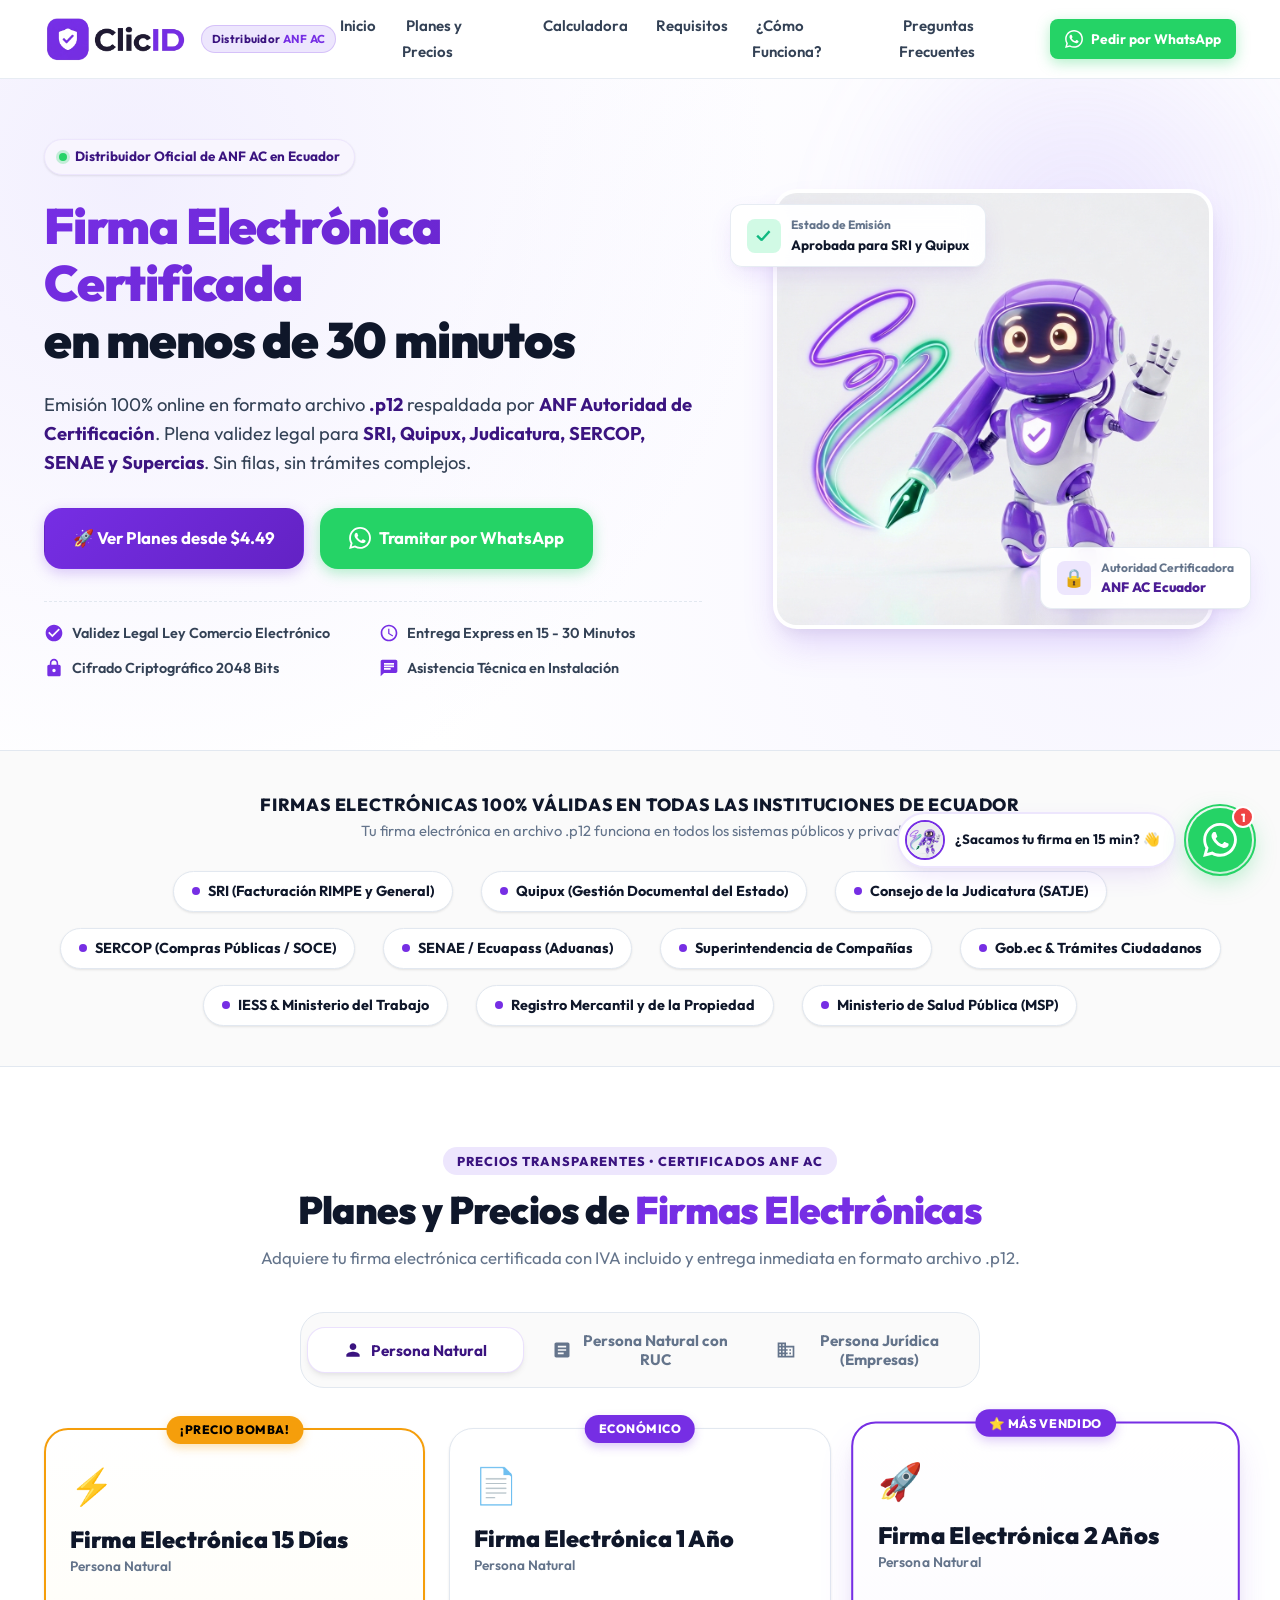
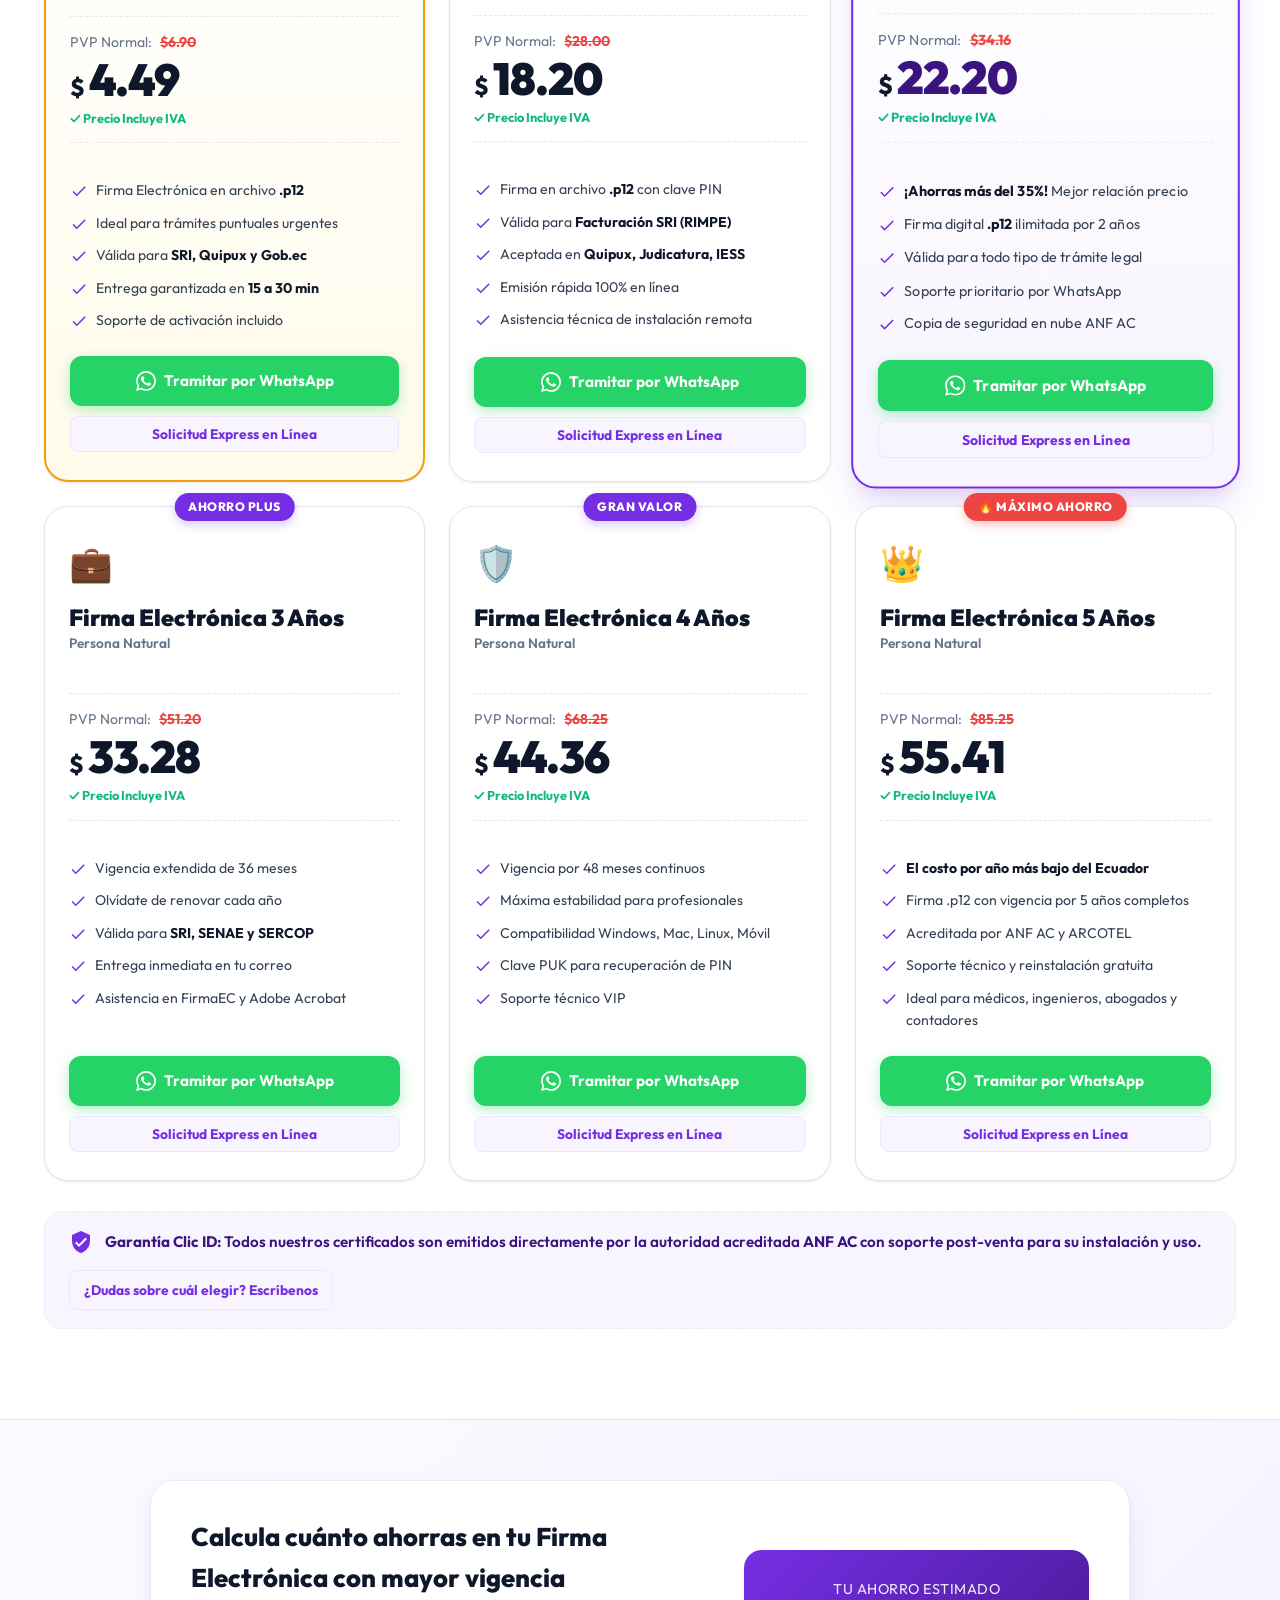
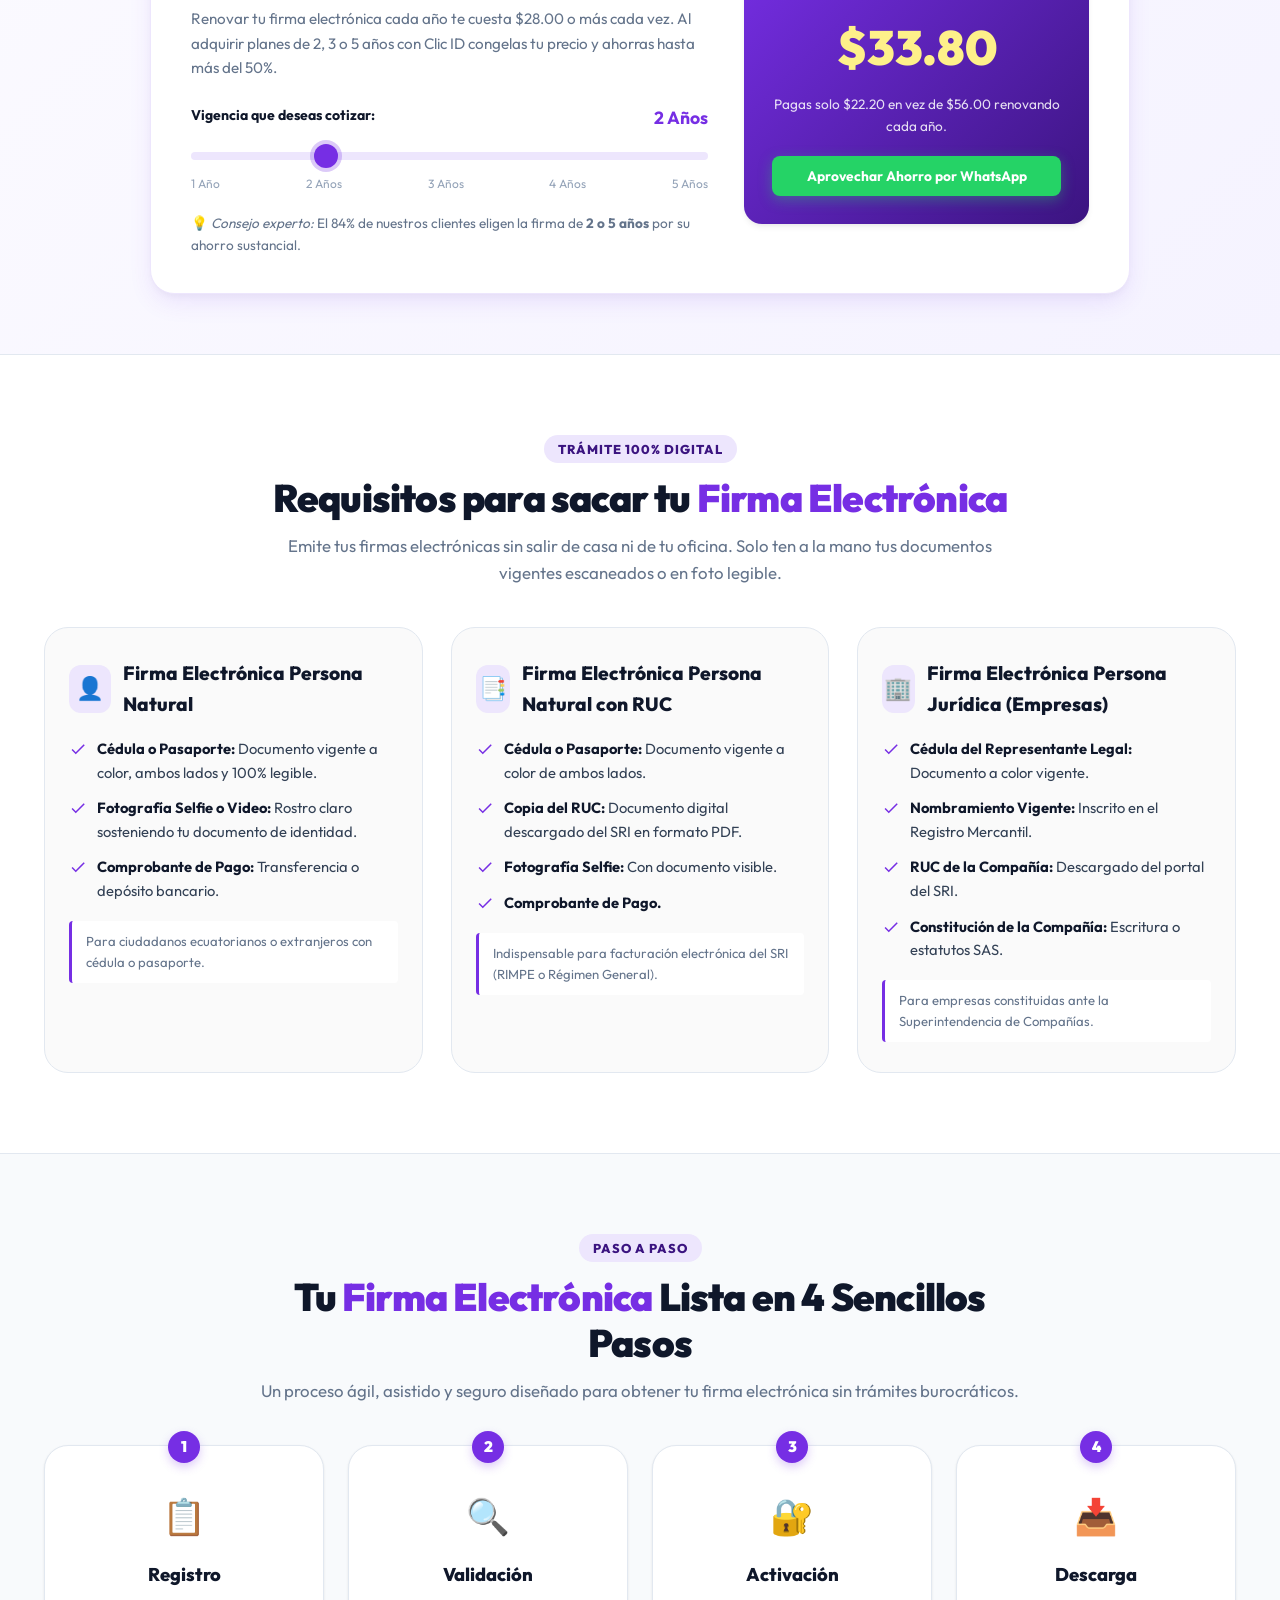
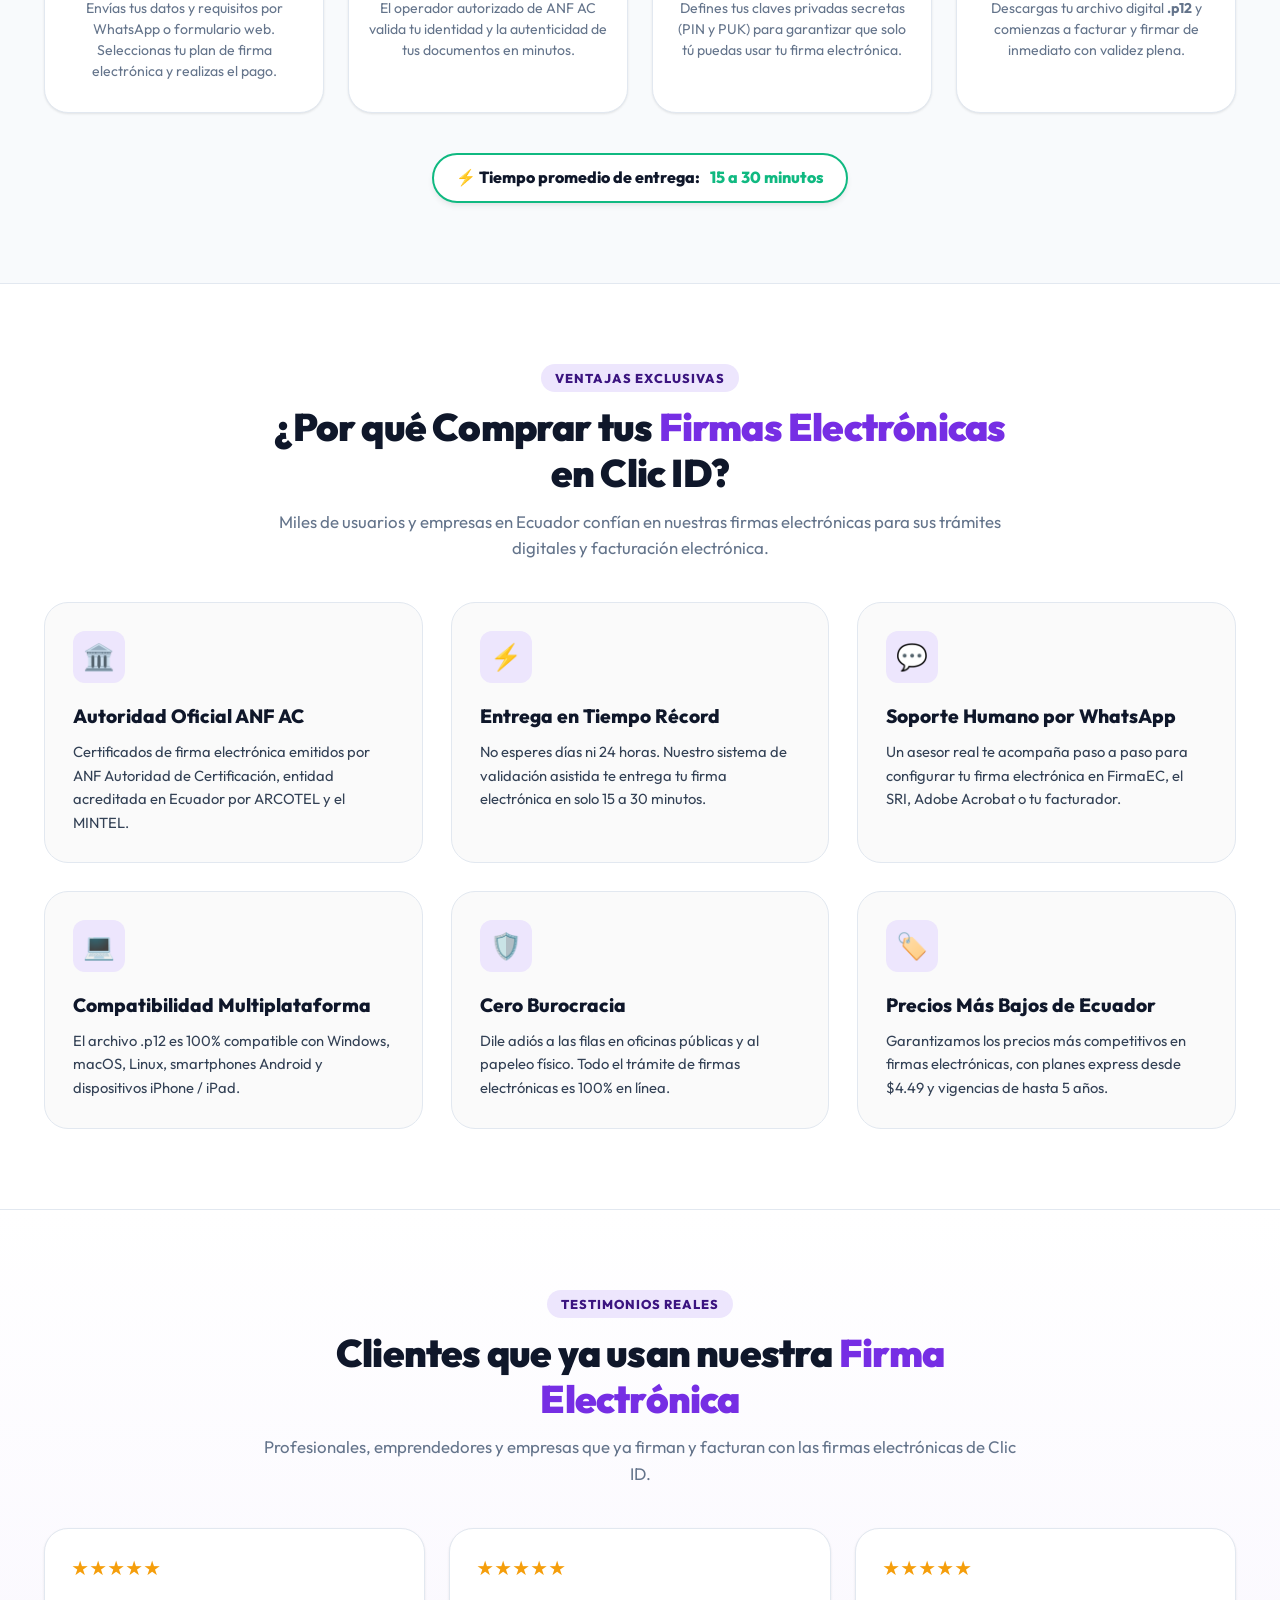
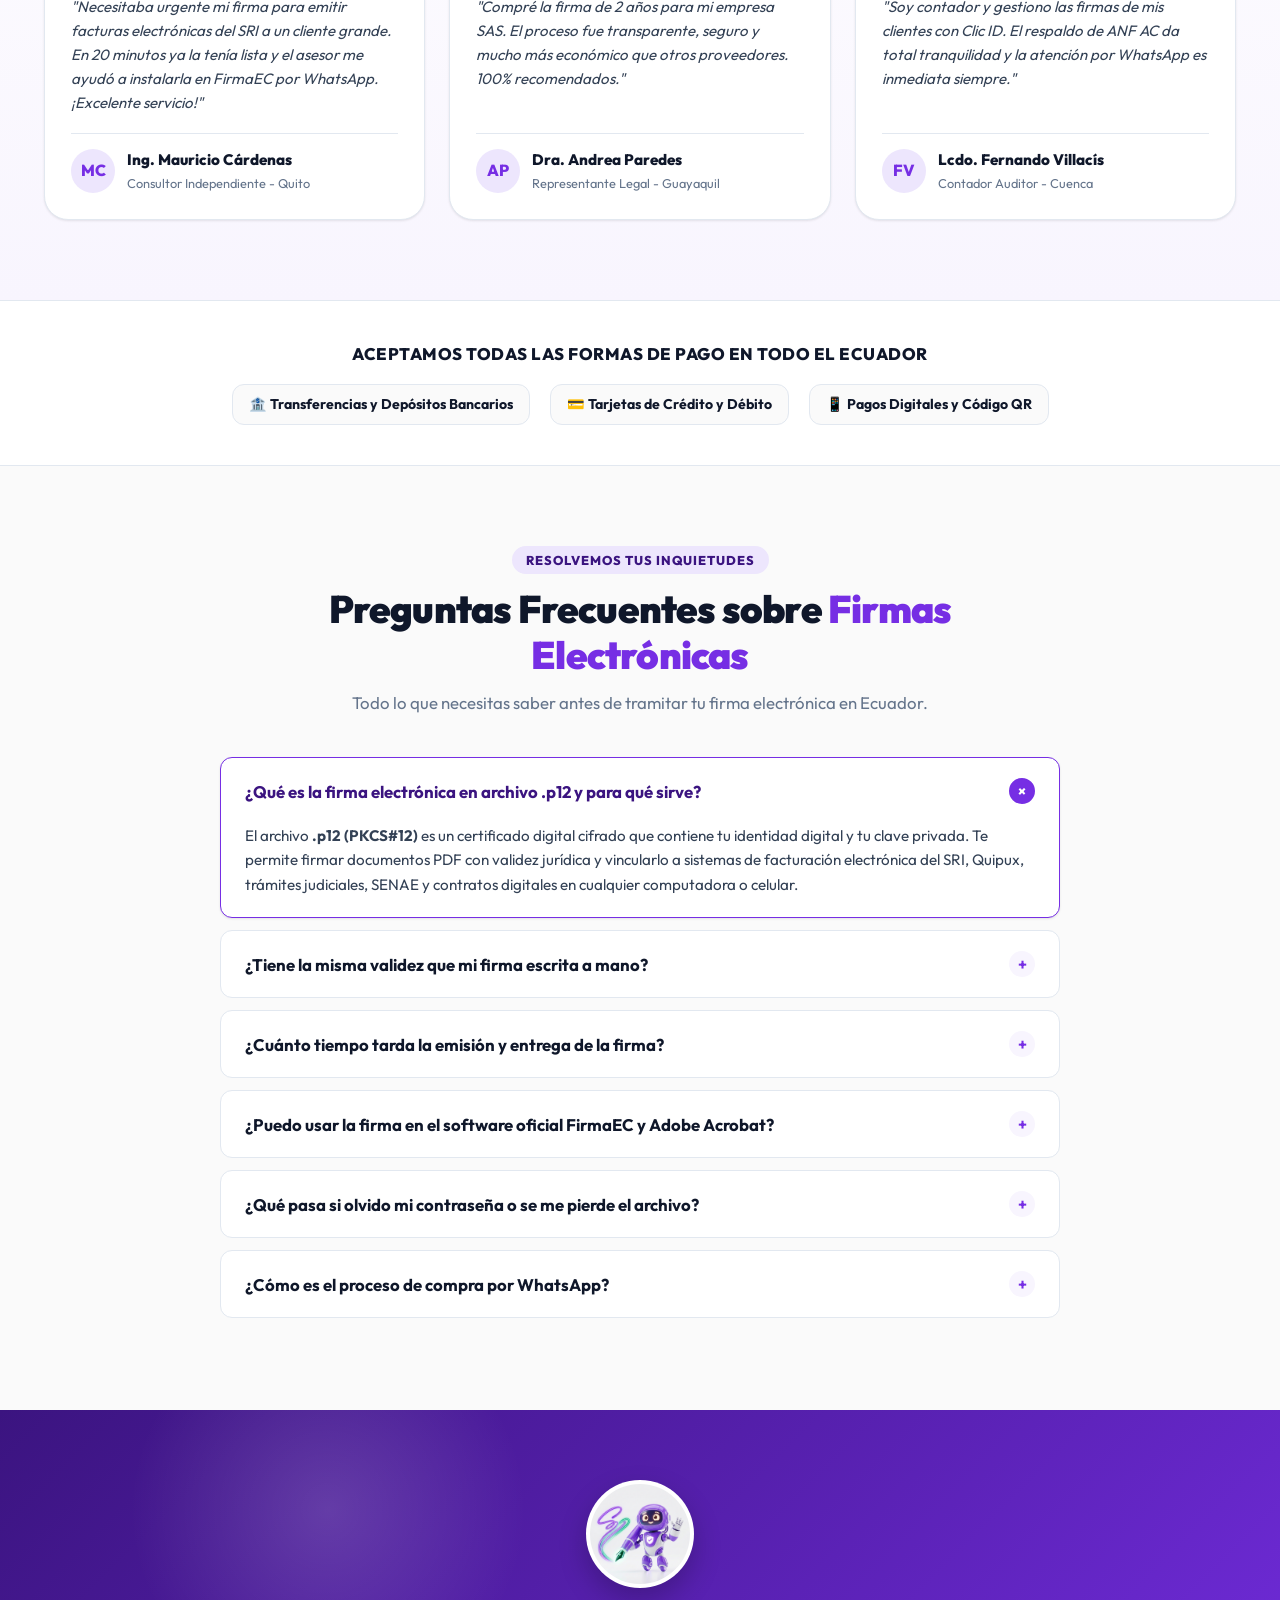
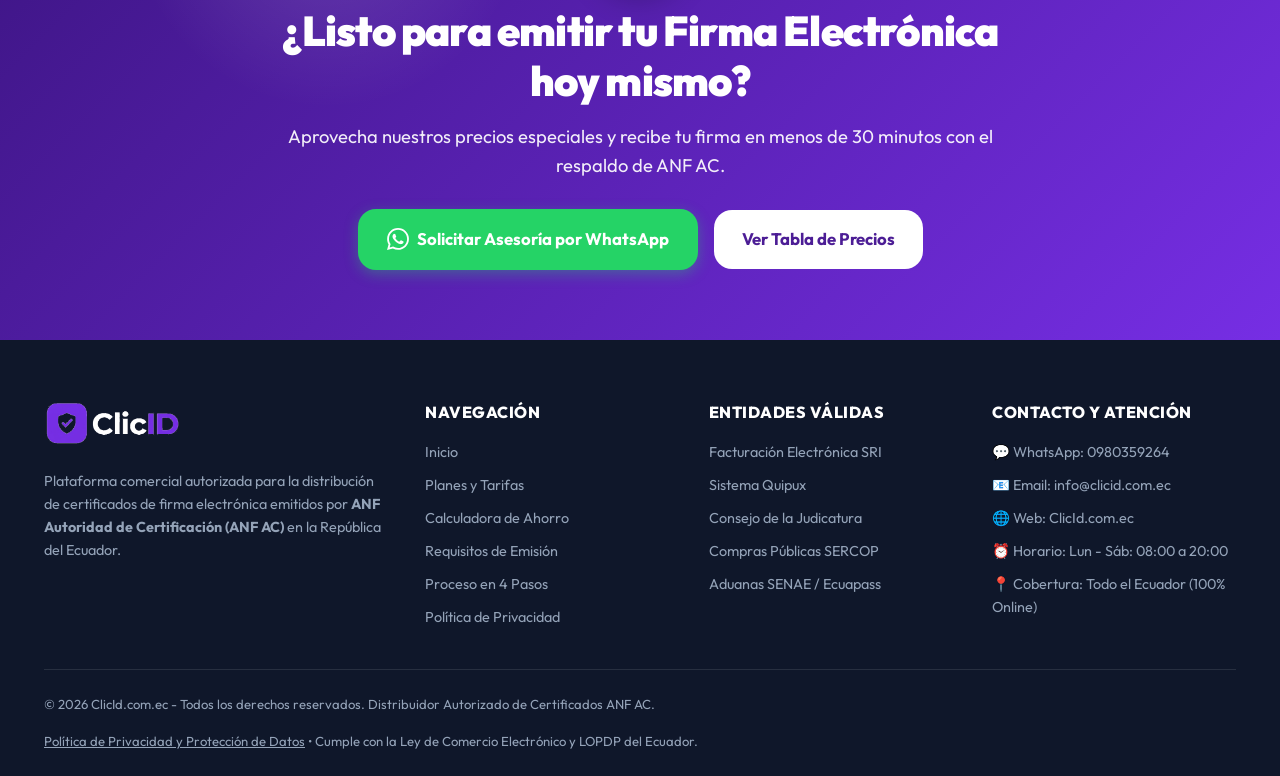
==== commit dfa46a5c: "Add Clic ID 3D mascot with official shield logo across hero, CTA, and floating assistant" ====
--- a/index.html
+++ b/index.html
@@ -246,8 +246,8 @@
             </div>
           </div>
 
-          <div class="hero-img-wrapper">
-            <img src="assets/hero-signature.jpg" alt="Certificado Digital de Firma Electrónica Ecuador ANF AC - Clic ID" width="440" height="440">
+          <div class="hero-img-wrapper mascot-hero-float">
+            <img src="assets/mascot-clicid.jpg" alt="Mascota Oficial Clic ID - Firma Electrónica Certificada en Ecuador ANF AC" width="460" height="460">
           </div>
 
           <div class="floating-badge badge-bottom">
@@ -796,6 +796,9 @@
   <section class="cta-banner-section">
     <div class="container">
       <div class="cta-banner-content">
+        <div class="cta-mascot-badge">
+          <img src="assets/mascot-clicid.jpg" alt="Mascota Clic ID - Firma Electrónica Ecuador" width="110" height="110">
+        </div>
         <h2>¿Listo para emitir tu Firma Electrónica hoy mismo?</h2>
         <p>
           Aprovecha nuestros precios especiales y recibe tu firma en menos de 30 minutos con el respaldo de ANF AC.
@@ -888,9 +891,11 @@
     <div class="wa-chat-popup" id="waChatPopup">
       <div class="wa-chat-header">
         <div class="wa-agent-info">
-          <div class="wa-avatar">👩‍💼</div>
+          <div class="wa-avatar">
+            <img src="assets/mascot-clicid.jpg" alt="Mascota Clic ID" style="width:100%;height:100%;object-fit:cover;border-radius:50%;">
+          </div>
           <div class="wa-agent-details">
-            <h5>Sofía - Asesora Clic ID</h5>
+            <h5>Cliki • Asistente Clic ID</h5>
             <p><span class="online-dot"></span> En línea para ayudarte</p>
           </div>
         </div>
@@ -899,7 +904,7 @@
 
       <div class="wa-chat-body">
         <div class="wa-message-bubble">
-          ¡Hola! 👋 Bienvenido a <strong>Clic ID</strong>. Soy Sofía, ¿qué firma electrónica te interesa hoy?
+          ¡Hola! 👋 Bienvenido a <strong>Clic ID</strong>. ¿Qué firma electrónica te interesa hoy?
           <div class="time">Justo ahora</div>
         </div>
 
@@ -932,13 +937,19 @@
       </div>
     </div>
 
-    <!-- Botón Circular Flotante -->
-    <button class="wa-trigger-btn" id="waTriggerBtn" aria-label="Abrir WhatsApp Clic ID">
-      <span class="wa-unread-badge">1</span>
-      <svg viewBox="0 0 24 24">
-        <path d="M.057 24l1.687-6.163c-1.041-1.804-1.588-3.849-1.587-5.946.003-6.556 5.338-11.891 11.893-11.891 3.181.001 6.167 1.24 8.413 3.488 2.245 2.248 3.481 5.236 3.48 8.414-.003 6.557-5.338 11.892-11.893 11.892-1.99-.001-3.951-.5-5.688-1.448l-6.305 1.654zm6.597-3.807c1.676.995 3.276 1.591 5.392 1.592 5.448 0 9.886-4.434 9.889-9.885.002-5.462-4.415-9.89-9.881-9.892-5.452 0-9.887 4.434-9.889 9.884-.001 2.225.651 3.891 1.746 5.634l-.999 3.648 3.742-.981zm11.387-5.464c-.074-.124-.272-.198-.57-.347-.297-.149-1.758-.868-2.031-.967-.272-.099-.47-.149-.669.149-.198.297-.768.967-.941 1.165-.173.198-.347.223-.644.074-.297-.149-1.255-.462-2.39-1.475-.883-.788-1.48-1.761-1.653-2.059-.173-.297-.018-.458.13-.606.134-.133.297-.347.446-.521.151-.172.2-.296.3-.495.099-.198.05-.372-.025-.521-.075-.148-.669-1.611-.916-2.206-.242-.579-.487-.501-.669-.51l-.57-.01c-.198 0-.52.074-.792.372s-1.04 1.016-1.04 2.479 1.065 2.876 1.213 3.074c.149.198 2.095 3.2 5.076 4.487.709.306 1.263.489 1.694.626.712.226 1.36.194 1.872.118.571-.085 1.758-.719 2.006-1.413.248-.695.248-1.29.173-1.414z"/>
-      </svg>
-    </button>
+    <!-- Botón Circular Flotante con Mascota Estilo Kommo -->
+    <div class="wa-trigger-row">
+      <div class="wa-mascot-pill" id="waMascotPill">
+        <img src="assets/mascot-clicid.jpg" alt="Cliki Mascota Clic ID" class="wa-mascot-pill-img">
+        <span>¿Sacamos tu firma en 15 min? 👋</span>
+      </div>
+      <button class="wa-trigger-btn" id="waTriggerBtn" aria-label="Abrir WhatsApp Clic ID">
+        <span class="wa-unread-badge">1</span>
+        <svg viewBox="0 0 24 24">
+          <path d="M.057 24l1.687-6.163c-1.041-1.804-1.588-3.849-1.587-5.946.003-6.556 5.338-11.891 11.893-11.891 3.181.001 6.167 1.24 8.413 3.488 2.245 2.248 3.481 5.236 3.48 8.414-.003 6.557-5.338 11.892-11.893 11.892-1.99-.001-3.951-.5-5.688-1.448l-6.305 1.654zm6.597-3.807c1.676.995 3.276 1.591 5.392 1.592 5.448 0 9.886-4.434 9.889-9.885.002-5.462-4.415-9.89-9.881-9.892-5.452 0-9.887 4.434-9.889 9.884-.001 2.225.651 3.891 1.746 5.634l-.999 3.648 3.742-.981zm11.387-5.464c-.074-.124-.272-.198-.57-.347-.297-.149-1.758-.868-2.031-.967-.272-.099-.47-.149-.669.149-.198.297-.768.967-.941 1.165-.173.198-.347.223-.644.074-.297-.149-1.255-.462-2.39-1.475-.883-.788-1.48-1.761-1.653-2.059-.173-.297-.018-.458.13-.606.134-.133.297-.347.446-.521.151-.172.2-.296.3-.495.099-.198.05-.372-.025-.521-.075-.148-.669-1.611-.916-2.206-.242-.579-.487-.501-.669-.51l-.57-.01c-.198 0-.52.074-.792.372s-1.04 1.016-1.04 2.479 1.065 2.876 1.213 3.074c.149.198 2.095 3.2 5.076 4.487.709.306 1.263.489 1.694.626.712.226 1.36.194 1.872.118.571-.085 1.758-.719 2.006-1.413.248-.695.248-1.29.173-1.414z"/>
+        </svg>
+      </button>
+    </div>
   </div>
 
   <!-- ==========================================================================
--- a/styles.css
+++ b/styles.css
@@ -502,6 +502,71 @@
   overflow: hidden;
   border: 4px solid #ffffff;
   transition: var(--transition);
+  background: #ffffff;
+}
+
+.mascot-hero-float {
+  animation: mascotFloat 4s ease-in-out infinite;
+}
+
+@keyframes mascotFloat {
+  0%, 100% { transform: translateY(0px); }
+  50% { transform: translateY(-10px); }
+}
+
+.cta-mascot-badge {
+  width: 108px;
+  height: 108px;
+  margin: 0 auto 18px;
+  border-radius: 50%;
+  background: #ffffff;
+  padding: 4px;
+  box-shadow: 0 12px 28px rgba(0, 0, 0, 0.22);
+  overflow: hidden;
+  animation: mascotFloat 3.6s ease-in-out infinite;
+}
+
+.cta-mascot-badge img {
+  width: 100%;
+  height: 100%;
+  object-fit: cover;
+  border-radius: 50%;
+}
+
+.wa-trigger-row {
+  display: flex;
+  align-items: center;
+  gap: 12px;
+}
+
+.wa-mascot-pill {
+  display: flex;
+  align-items: center;
+  gap: 10px;
+  background: #ffffff;
+  color: var(--text-dark);
+  padding: 6px 14px 6px 6px;
+  border-radius: var(--radius-full);
+  box-shadow: var(--shadow-lg);
+  border: 2px solid var(--primary-soft);
+  font-size: 0.84rem;
+  font-weight: 700;
+  cursor: pointer;
+  transition: var(--transition);
+  animation: mascotFloat 3.5s ease-in-out infinite;
+}
+
+.wa-mascot-pill:hover {
+  border-color: var(--primary);
+  transform: scale(1.03);
+}
+
+.wa-mascot-pill-img {
+  width: 40px;
+  height: 40px;
+  border-radius: 50%;
+  object-fit: cover;
+  border: 2px solid var(--primary);
 }
 
 .hero-img-wrapper:hover {
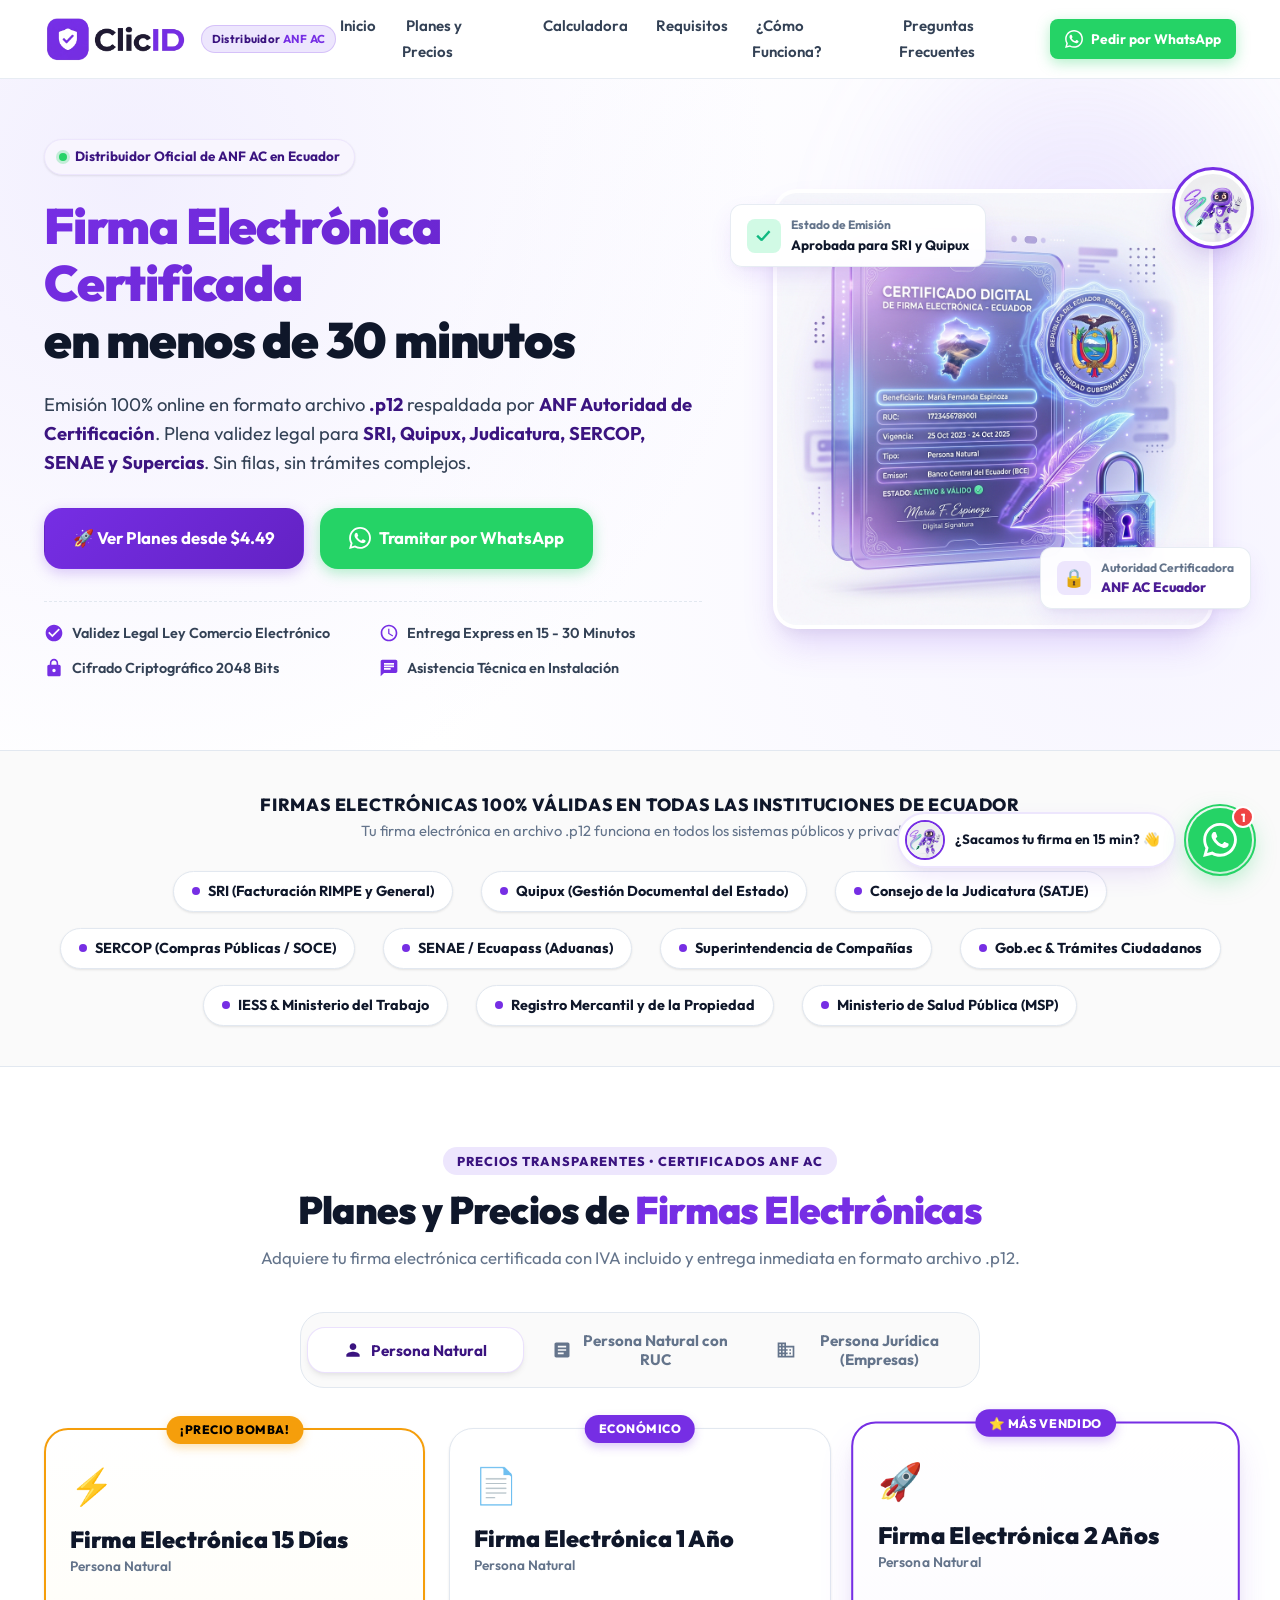
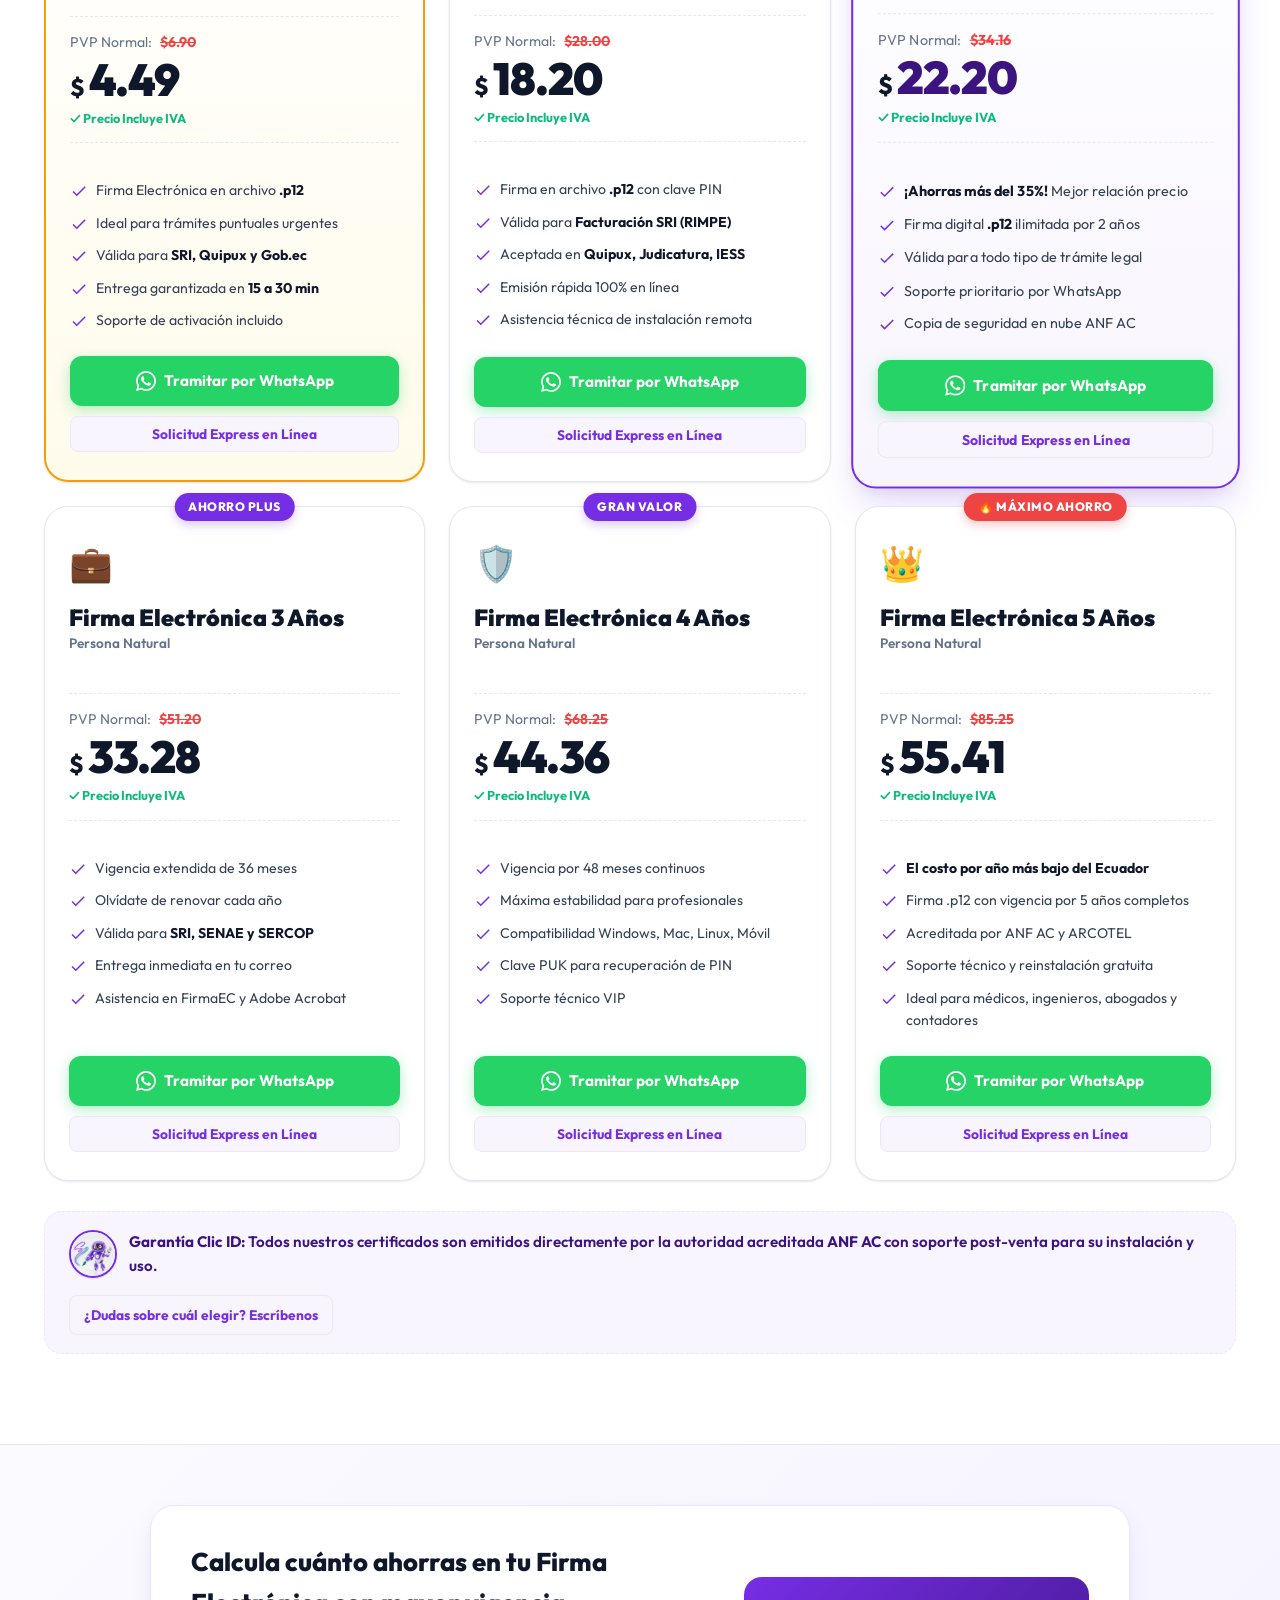
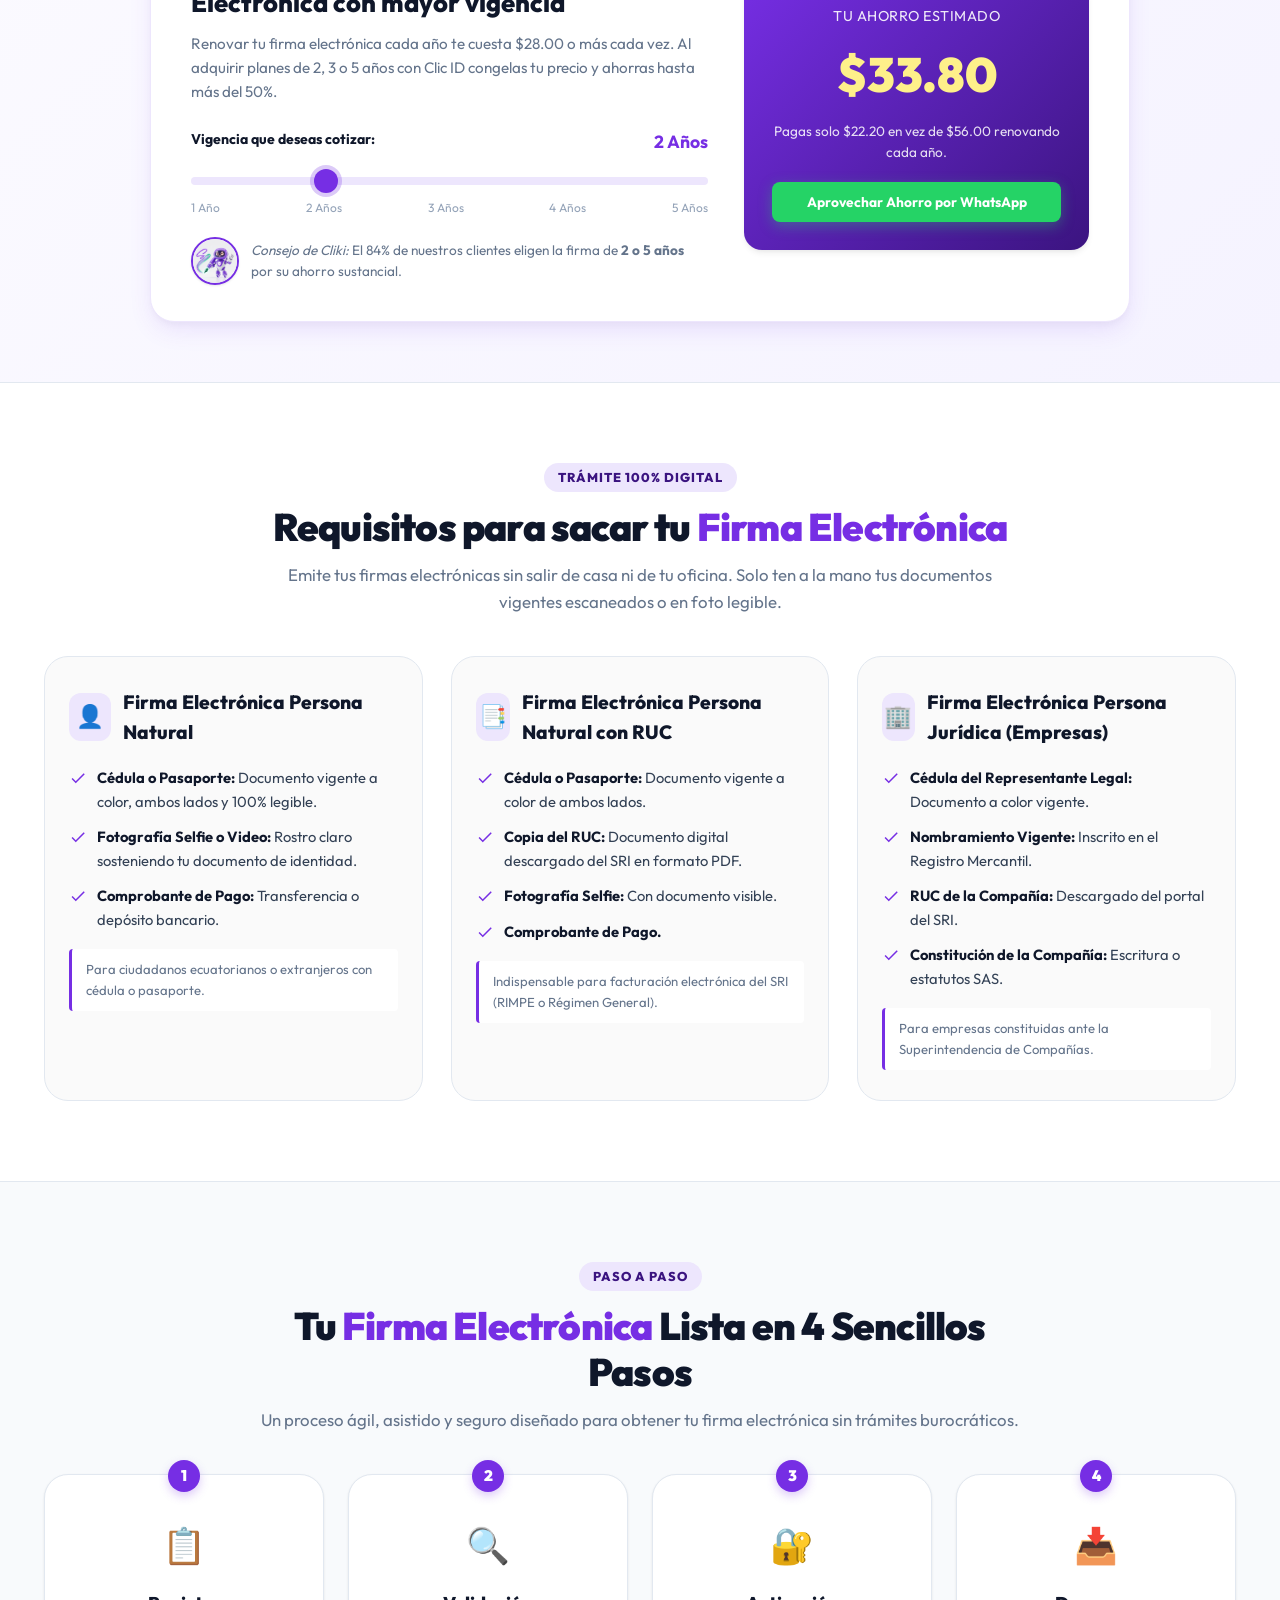
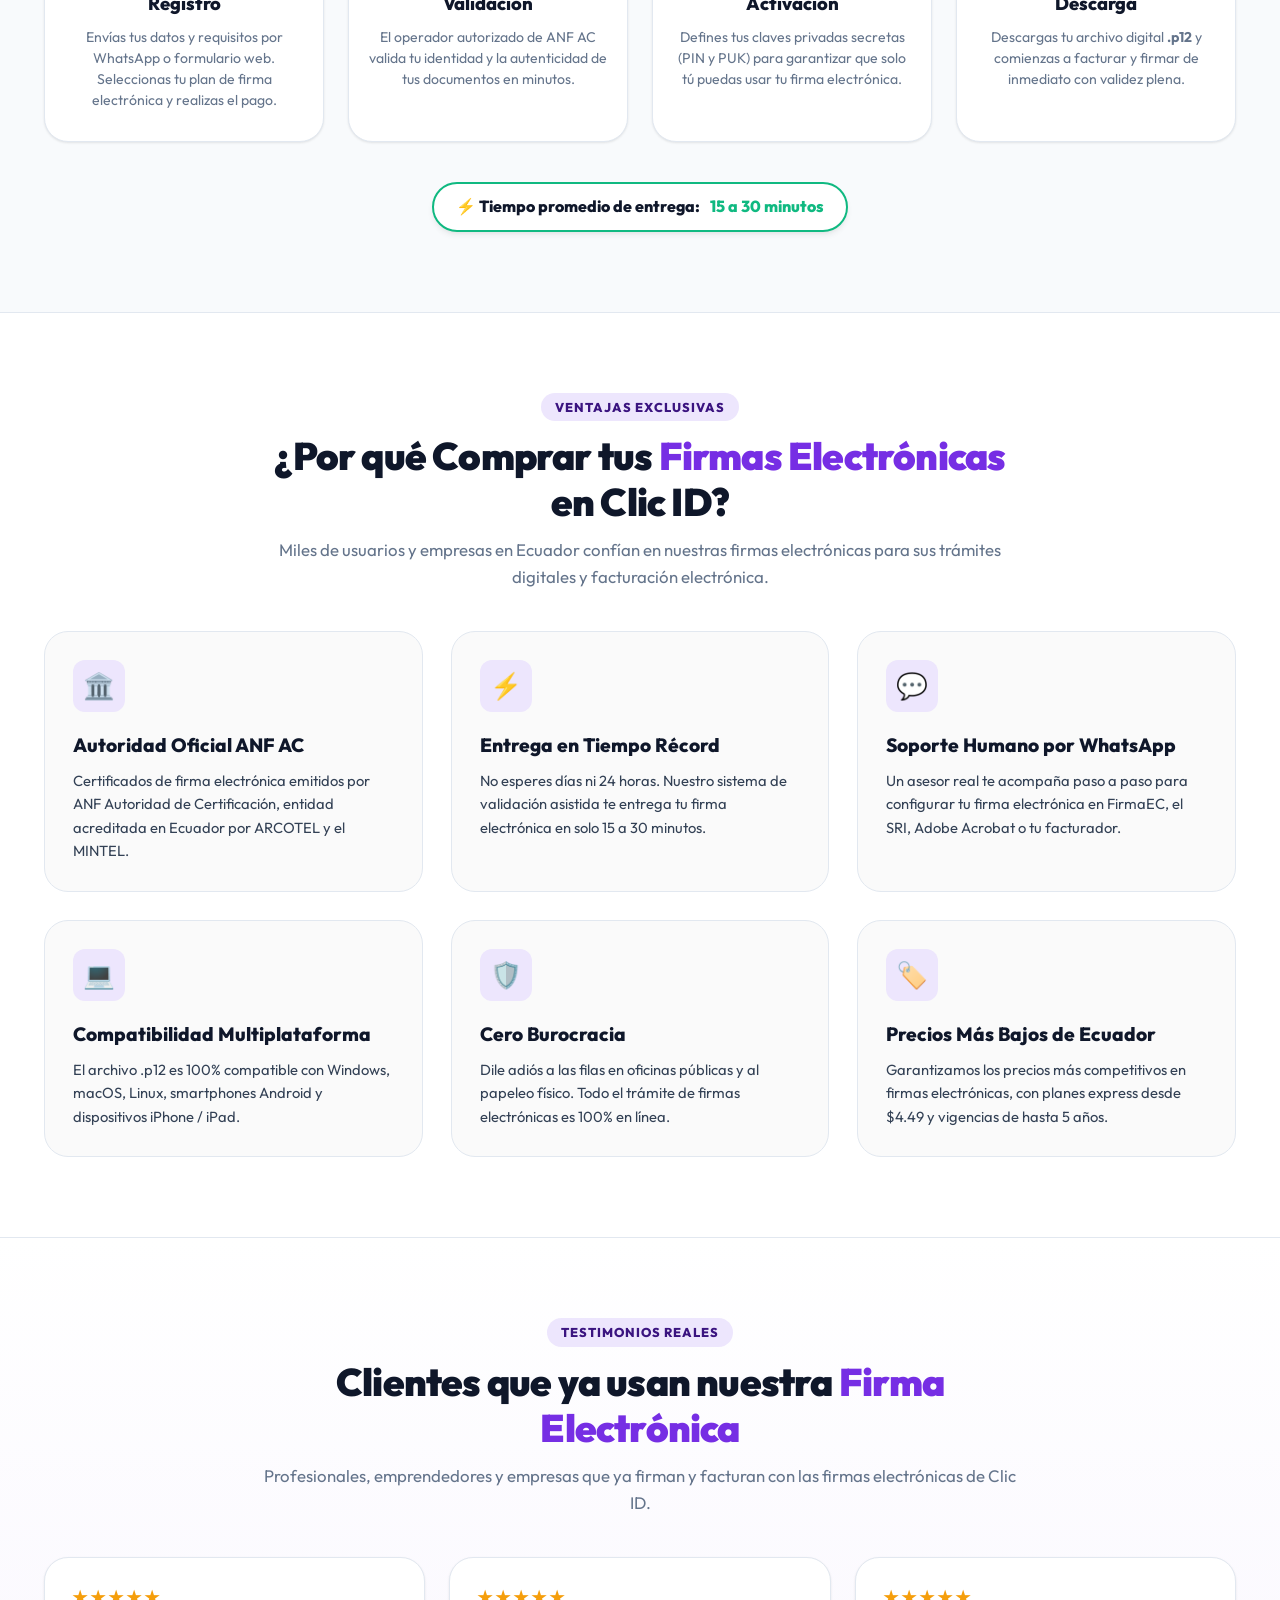
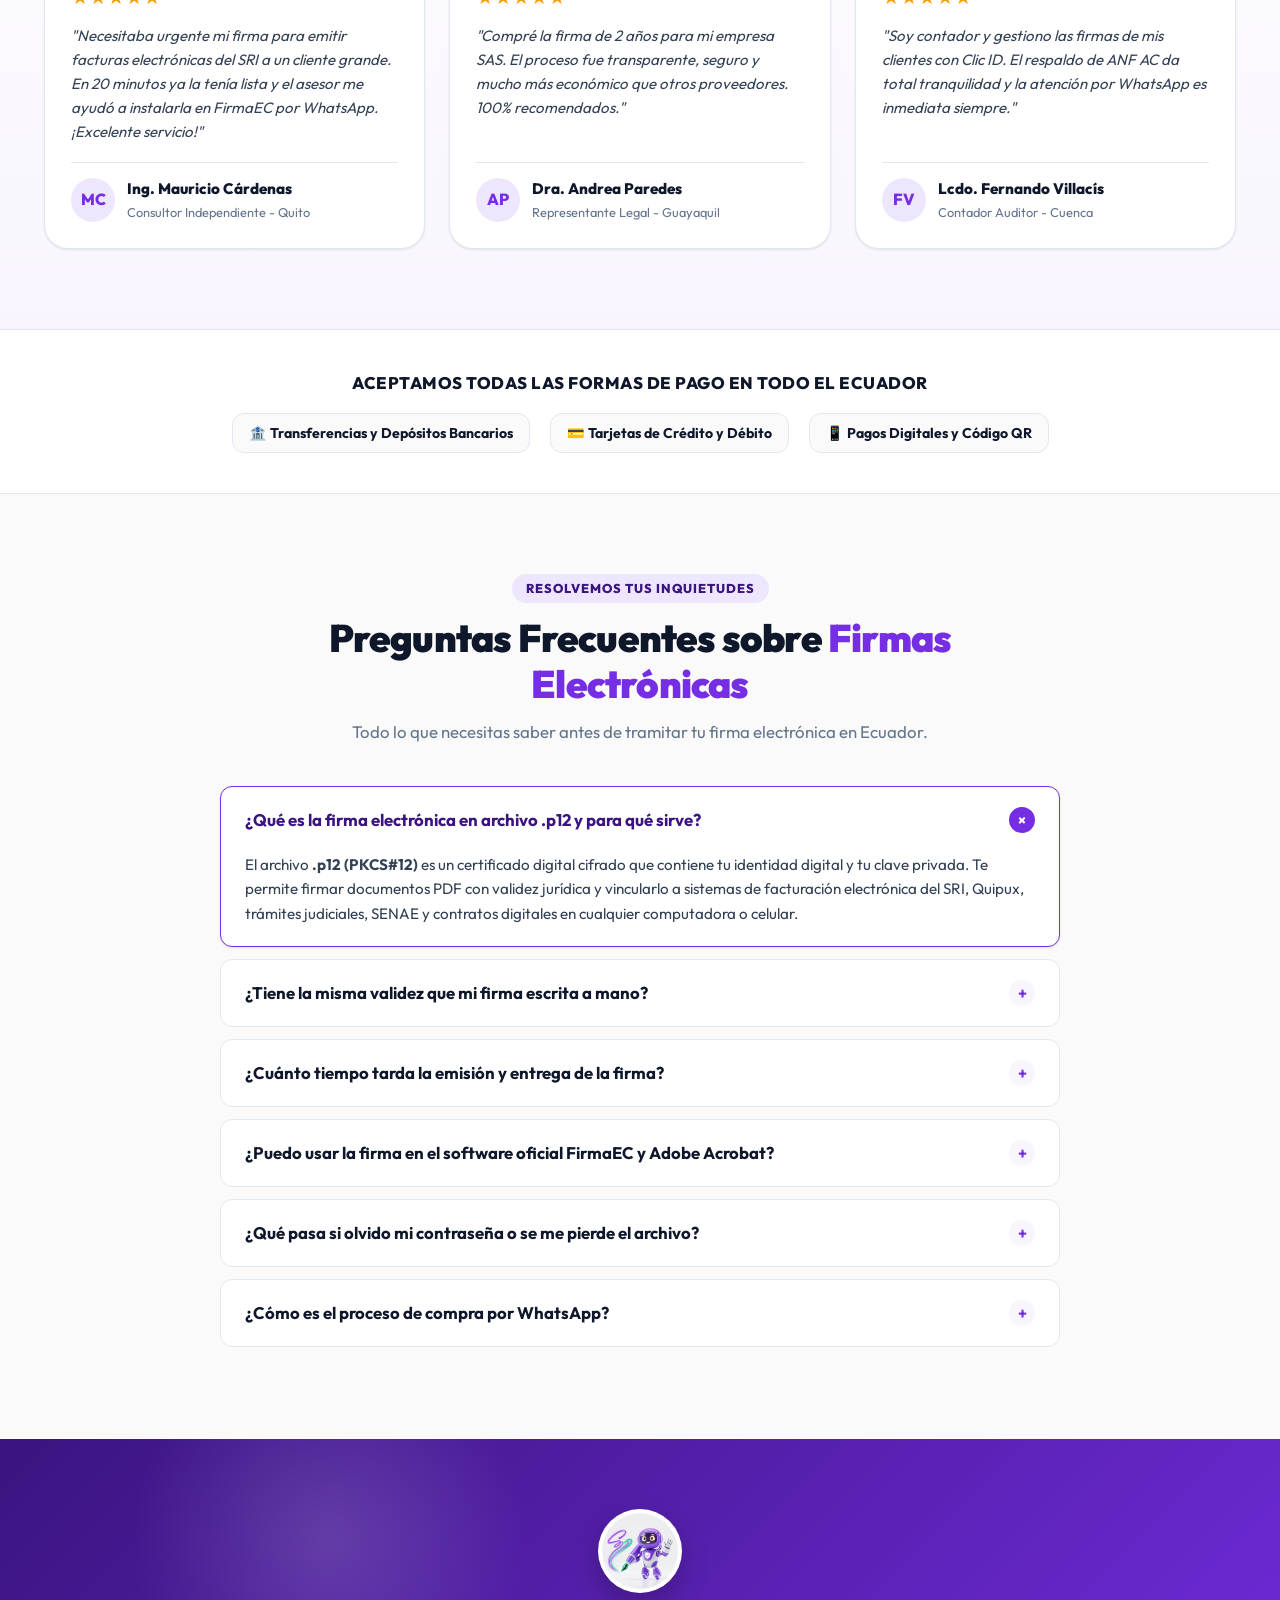
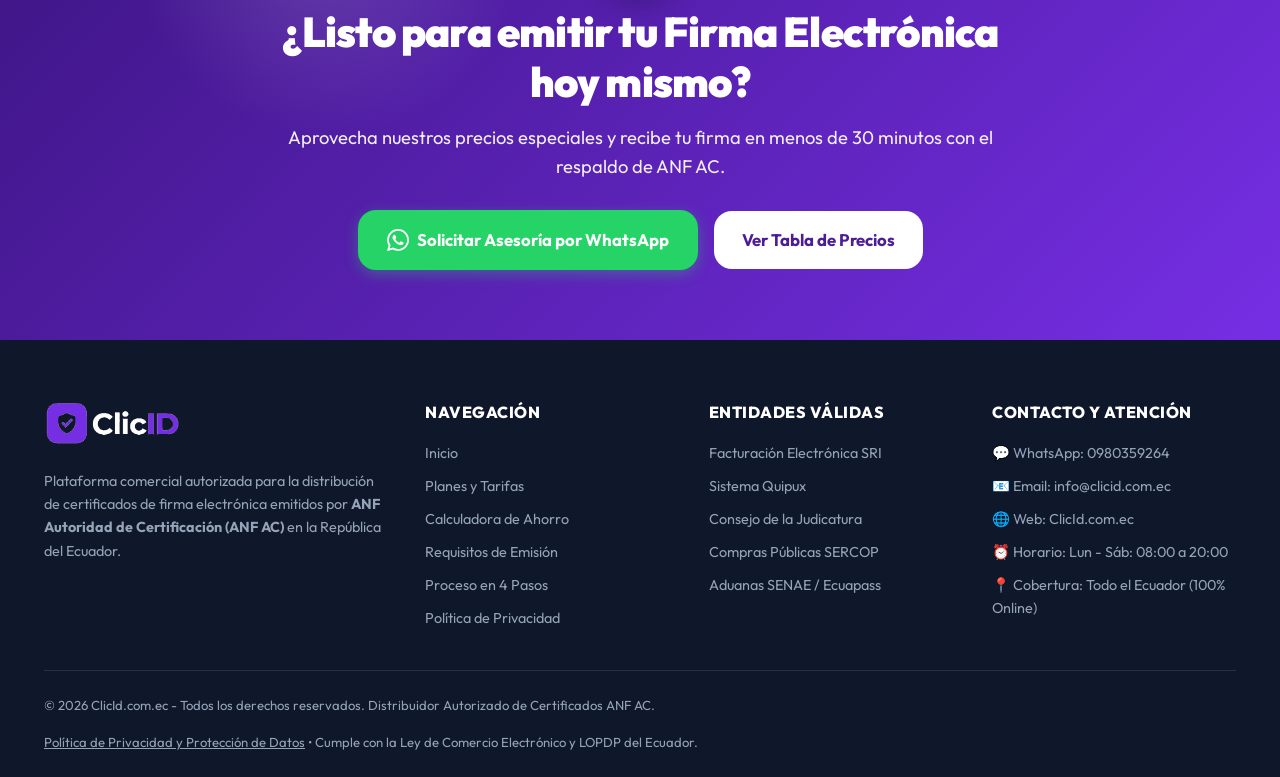
==== commit c9c175a6: "Restore original signed document hero image and place small mascot in strategic spots" ====
--- a/index.html
+++ b/index.html
@@ -246,8 +246,12 @@
             </div>
           </div>
 
-          <div class="hero-img-wrapper mascot-hero-float">
-            <img src="assets/mascot-clicid.jpg" alt="Mascota Oficial Clic ID - Firma Electrónica Certificada en Ecuador ANF AC" width="460" height="460">
+          <div class="hero-img-wrapper">
+            <img src="assets/hero-signature.jpg" alt="Certificado Digital de Firma Electrónica Ecuador ANF AC - Clic ID" width="440" height="440">
+          </div>
+
+          <div class="hero-mascot-corner" title="Cliki - Tu asistente de Firma Electrónica">
+            <img src="assets/mascot-clicid.jpg" alt="Mascota Clic ID" width="76" height="76">
           </div>
 
           <div class="floating-badge badge-bottom">
@@ -332,9 +336,7 @@
       <!-- Banner Inferior de Garantía -->
       <div class="pricing-footer-banner">
         <div class="pricing-footer-text">
-          <svg width="24" height="24" viewBox="0 0 24 24" fill="currentColor">
-            <path d="M12 1L3 5v6c0 5.55 3.84 10.74 9 12 5.16-1.26 9-6.45 9-12V5l-9-4zm-2 16l-4-4 1.41-1.41L10 14.17l6.59-6.59L18 9l-8 8z"/>
-          </svg>
+          <img src="assets/mascot-clicid.jpg" alt="Mascota Clic ID" class="mini-mascot-avatar">
           <span>
             <strong>Garantía Clic ID:</strong> Todos nuestros certificados son emitidos directamente por la autoridad acreditada <strong>ANF AC</strong> con soporte post-venta para su instalación y uso.
           </span>
@@ -374,9 +376,12 @@
               </div>
             </div>
 
-            <p style="font-size:0.85rem;color:#64748b;margin-bottom:0;">
-              💡 <em>Consejo experto:</em> El 84% de nuestros clientes eligen la firma de <strong>2 o 5 años</strong> por su ahorro sustancial.
-            </p>
+            <div class="calc-mascot-tip">
+              <img src="assets/mascot-clicid.jpg" alt="Consejo Mascota Clic ID" class="mini-mascot-avatar">
+              <p style="font-size:0.85rem;color:#64748b;margin-bottom:0;">
+                <em>Consejo de Cliki:</em> El 84% de nuestros clientes eligen la firma de <strong>2 o 5 años</strong> por su ahorro sustancial.
+              </p>
+            </div>
           </div>
 
           <div class="calc-right">
--- a/styles.css
+++ b/styles.css
@@ -509,15 +509,55 @@
   animation: mascotFloat 4s ease-in-out infinite;
 }
 
+.hero-mascot-corner {
+  position: absolute;
+  top: -22px;
+  right: -18px;
+  width: 82px;
+  height: 82px;
+  border-radius: 50%;
+  background: #ffffff;
+  padding: 4px;
+  box-shadow: var(--shadow-xl);
+  border: 3px solid var(--primary);
+  z-index: 3;
+  animation: mascotFloat 3.5s ease-in-out infinite;
+}
+
+.hero-mascot-corner img {
+  width: 100%;
+  height: 100%;
+  border-radius: 50%;
+  object-fit: cover;
+}
+
+.mini-mascot-avatar {
+  width: 48px;
+  height: 48px;
+  min-width: 48px;
+  border-radius: 50%;
+  object-fit: cover;
+  border: 2px solid var(--primary);
+  background: #ffffff;
+  box-shadow: var(--shadow-sm);
+}
+
+.calc-mascot-tip {
+  display: flex;
+  align-items: center;
+  gap: 12px;
+  margin-top: 8px;
+}
+
 @keyframes mascotFloat {
   0%, 100% { transform: translateY(0px); }
   50% { transform: translateY(-10px); }
 }
 
 .cta-mascot-badge {
-  width: 108px;
-  height: 108px;
-  margin: 0 auto 18px;
+  width: 84px;
+  height: 84px;
+  margin: 0 auto 14px;
   border-radius: 50%;
   background: #ffffff;
   padding: 4px;
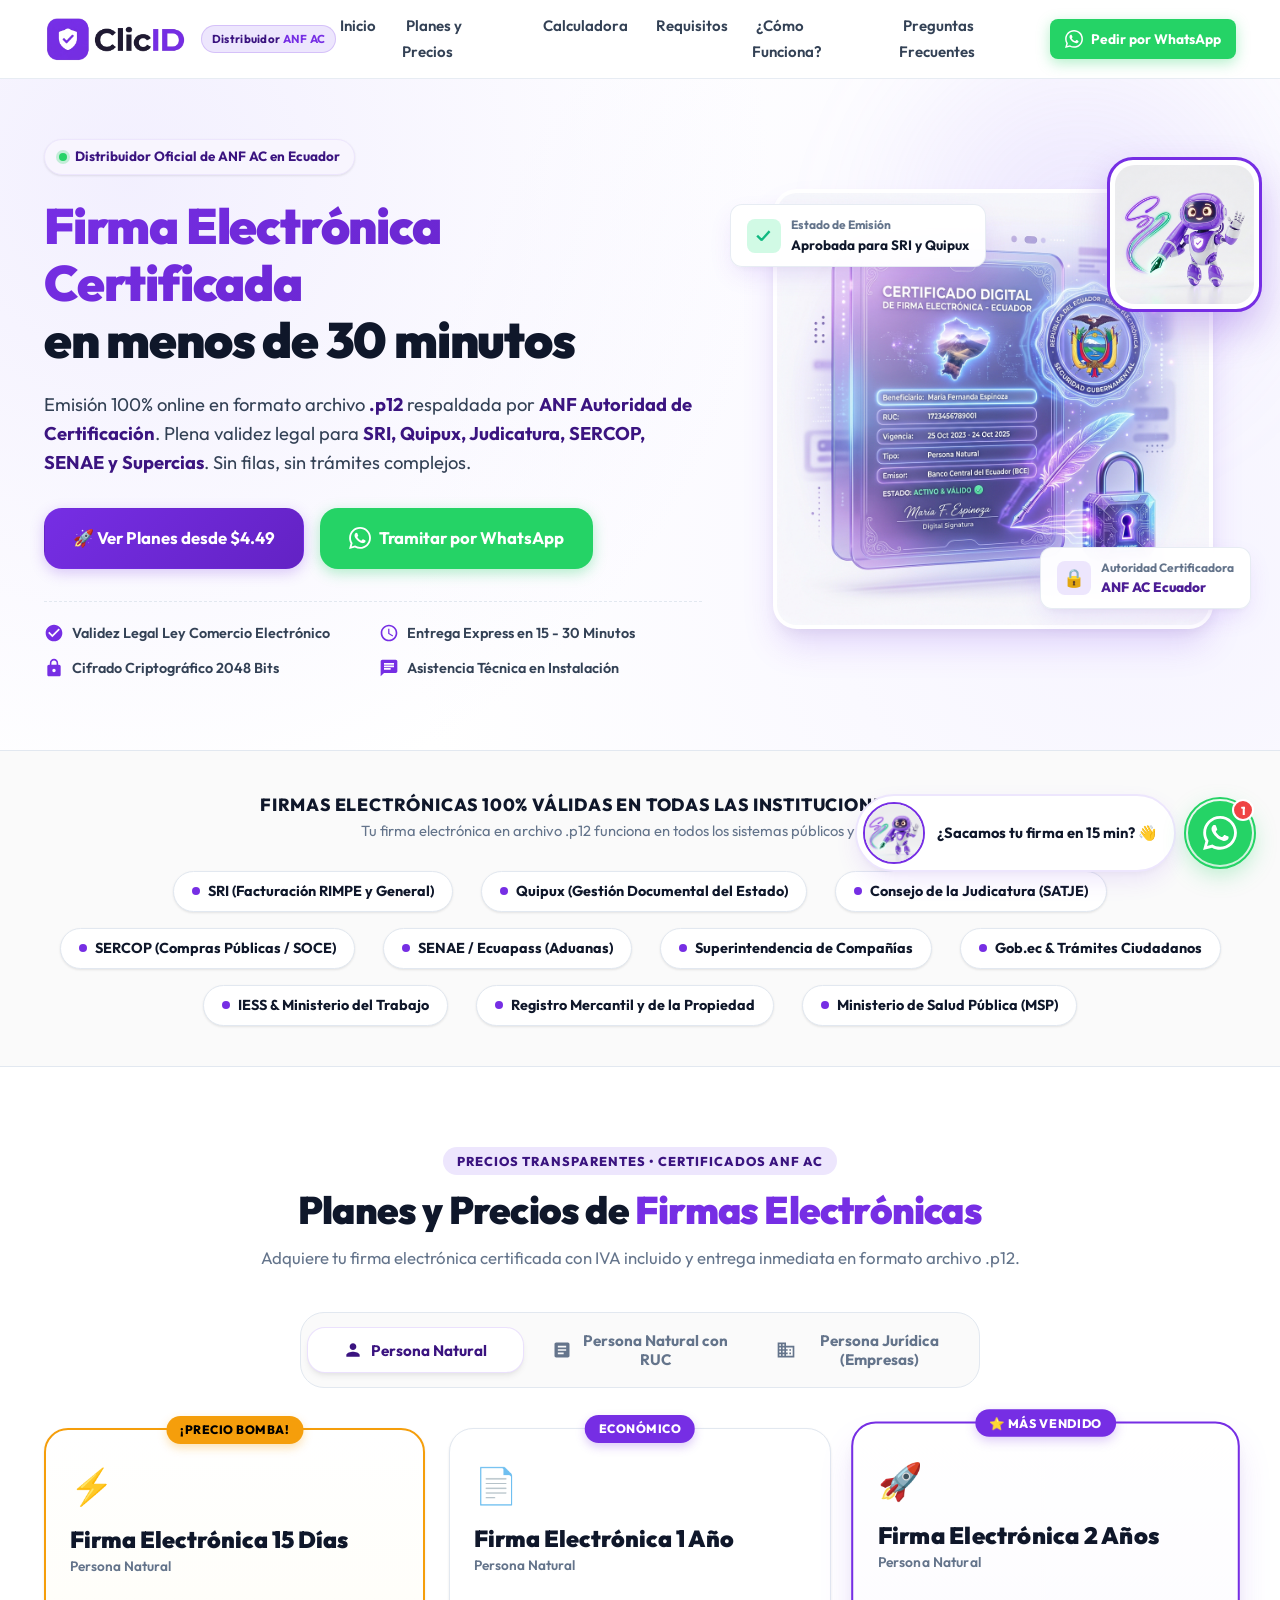
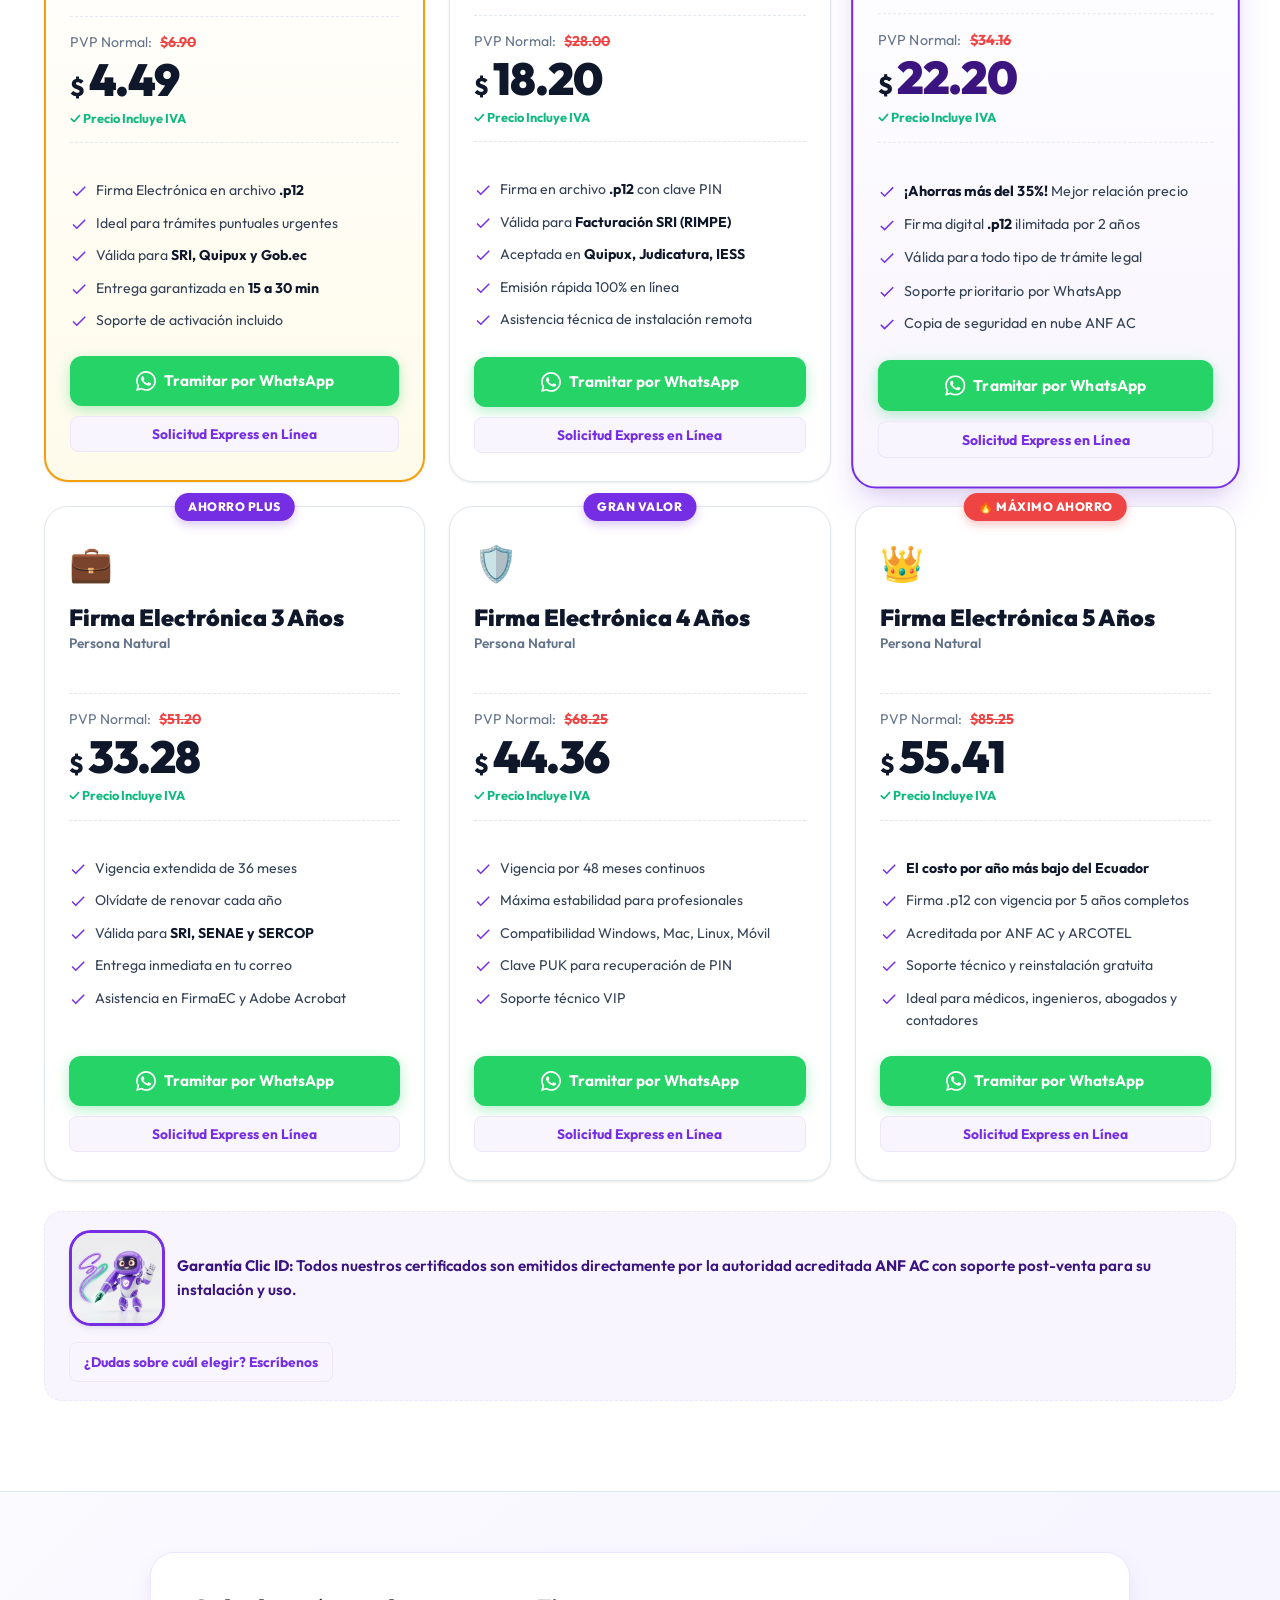
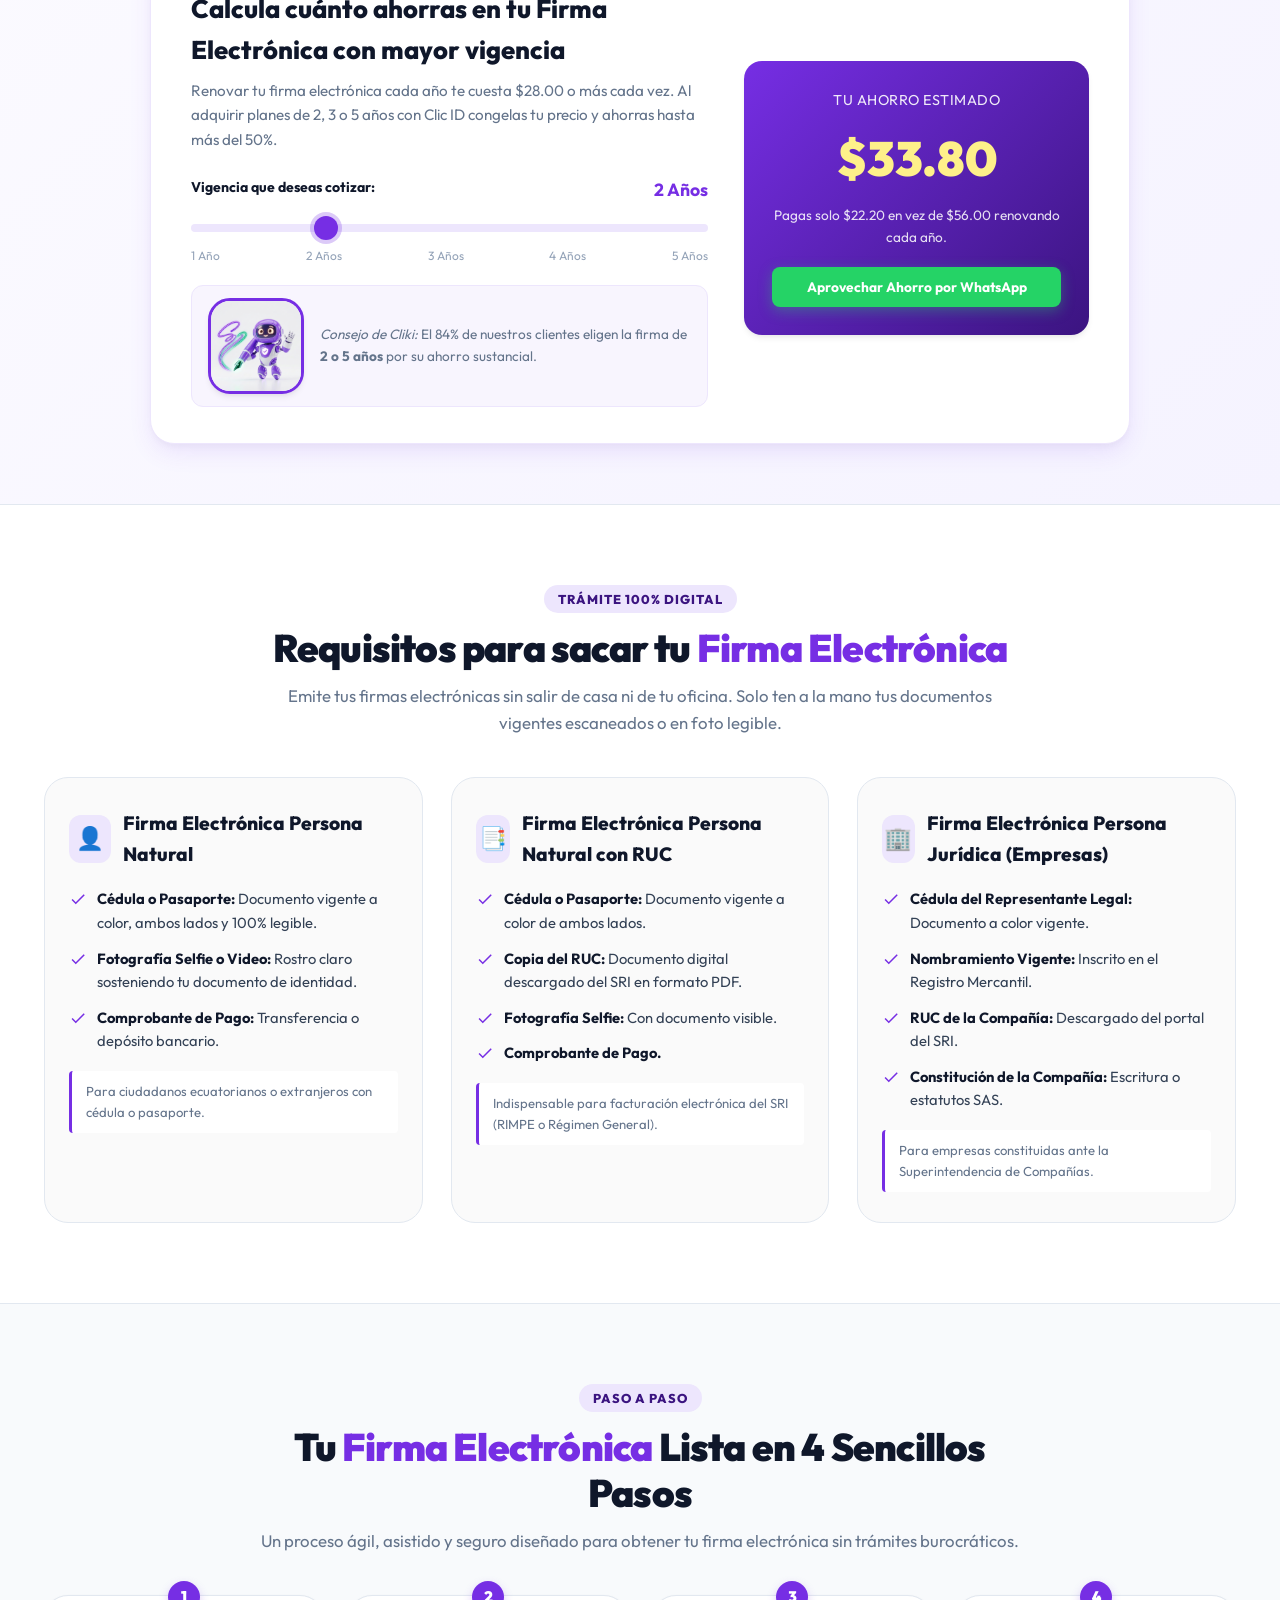
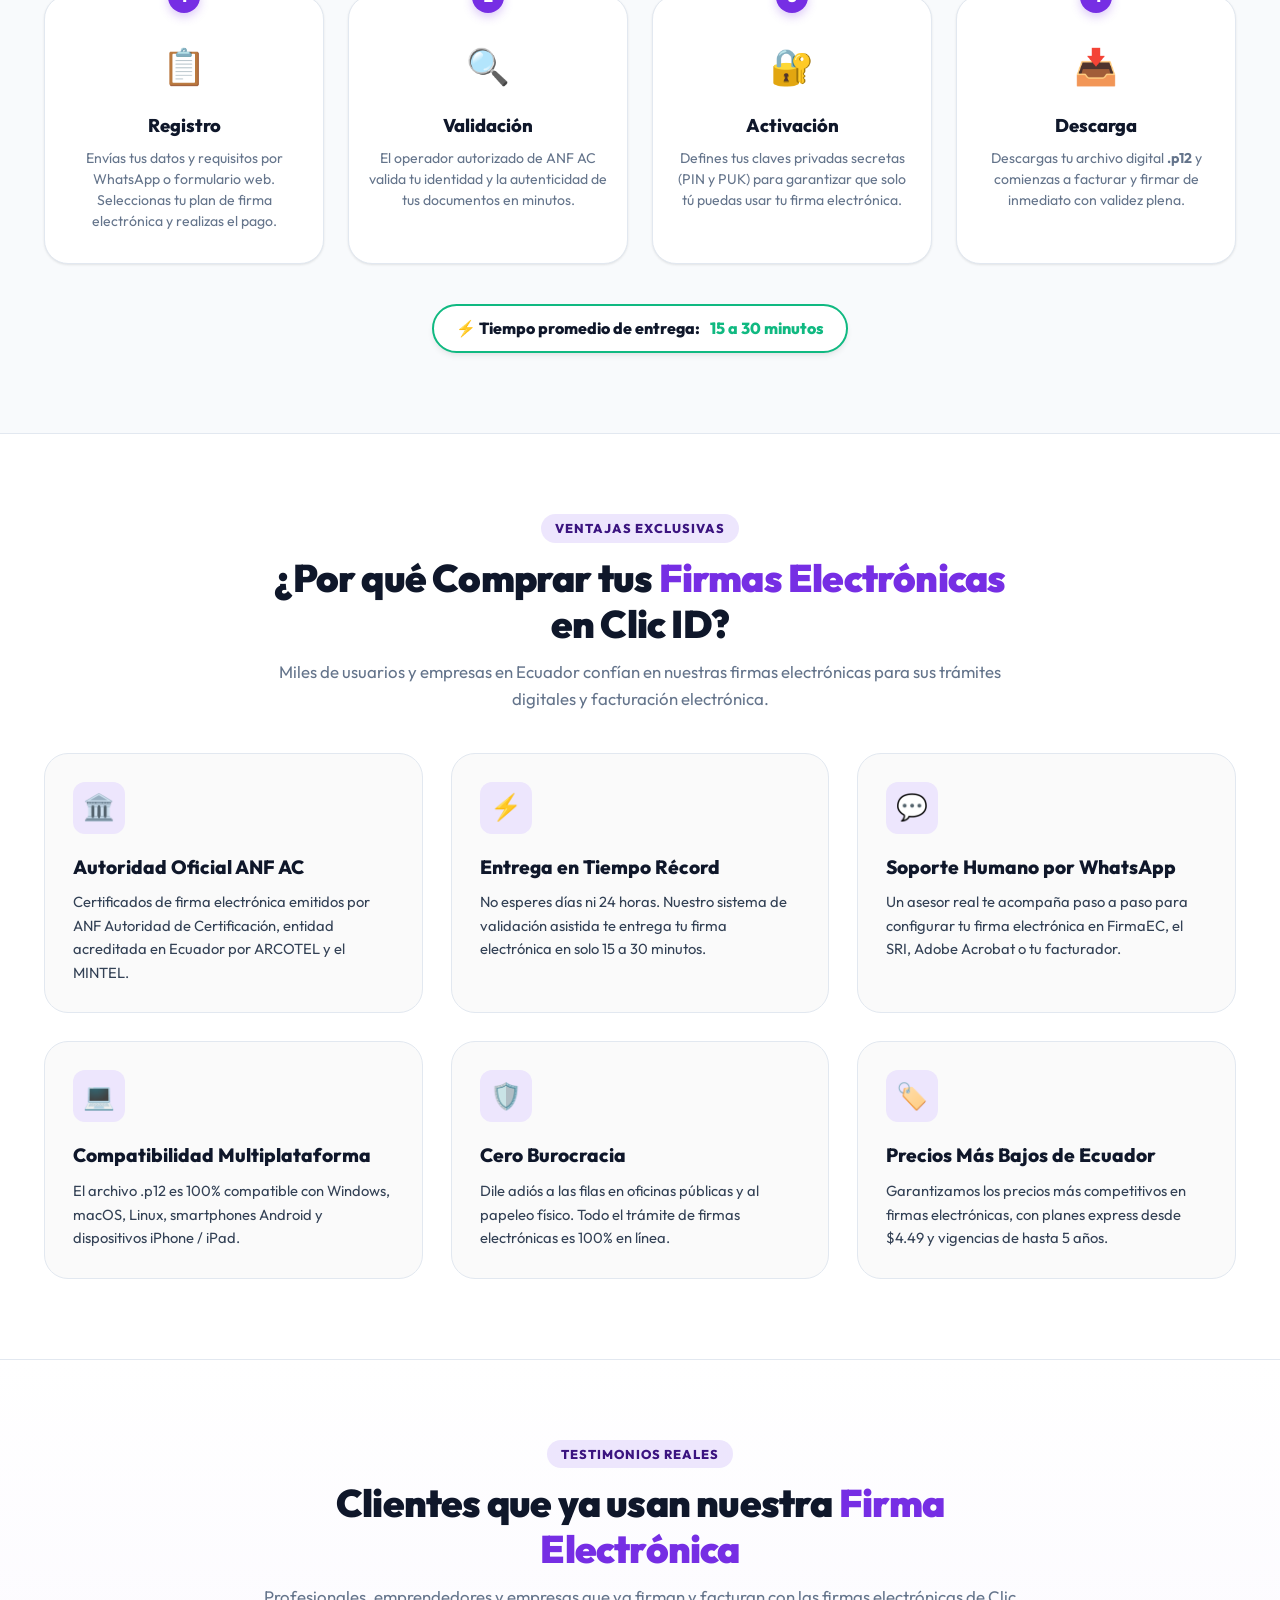
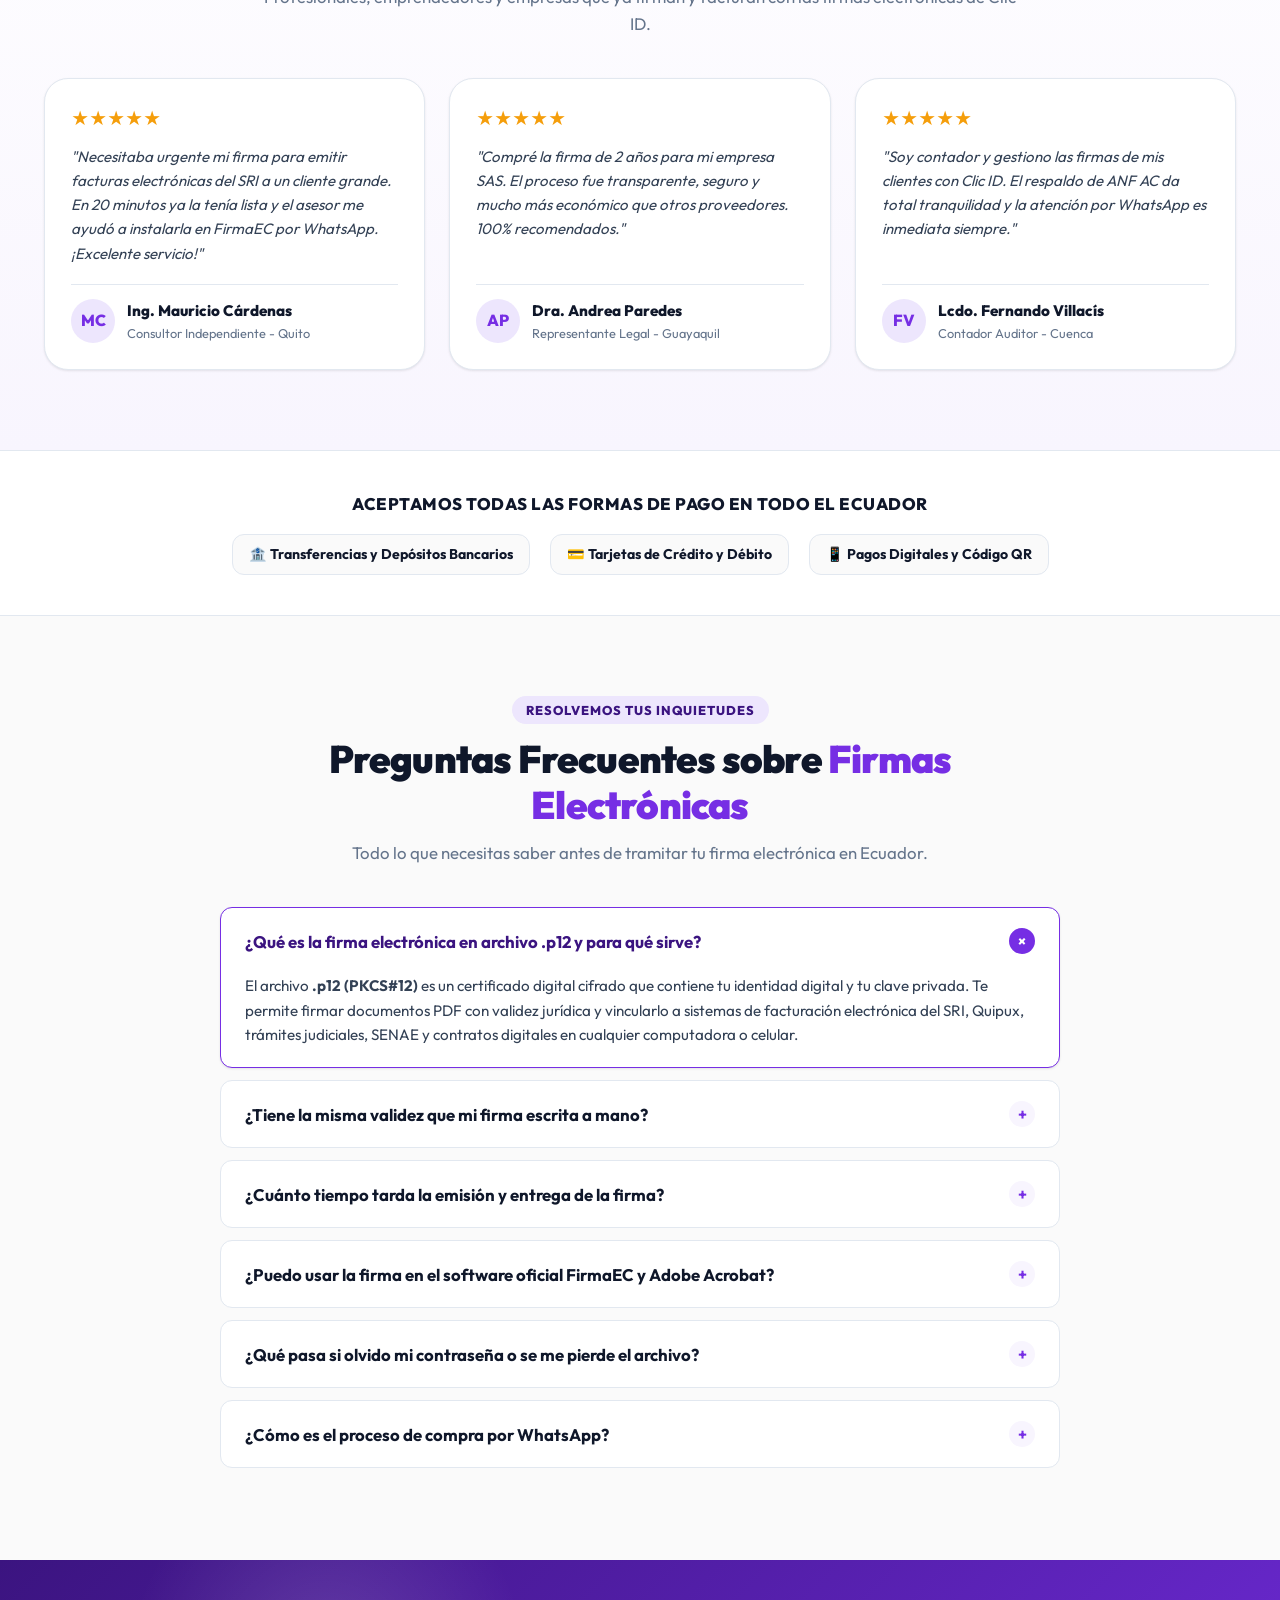
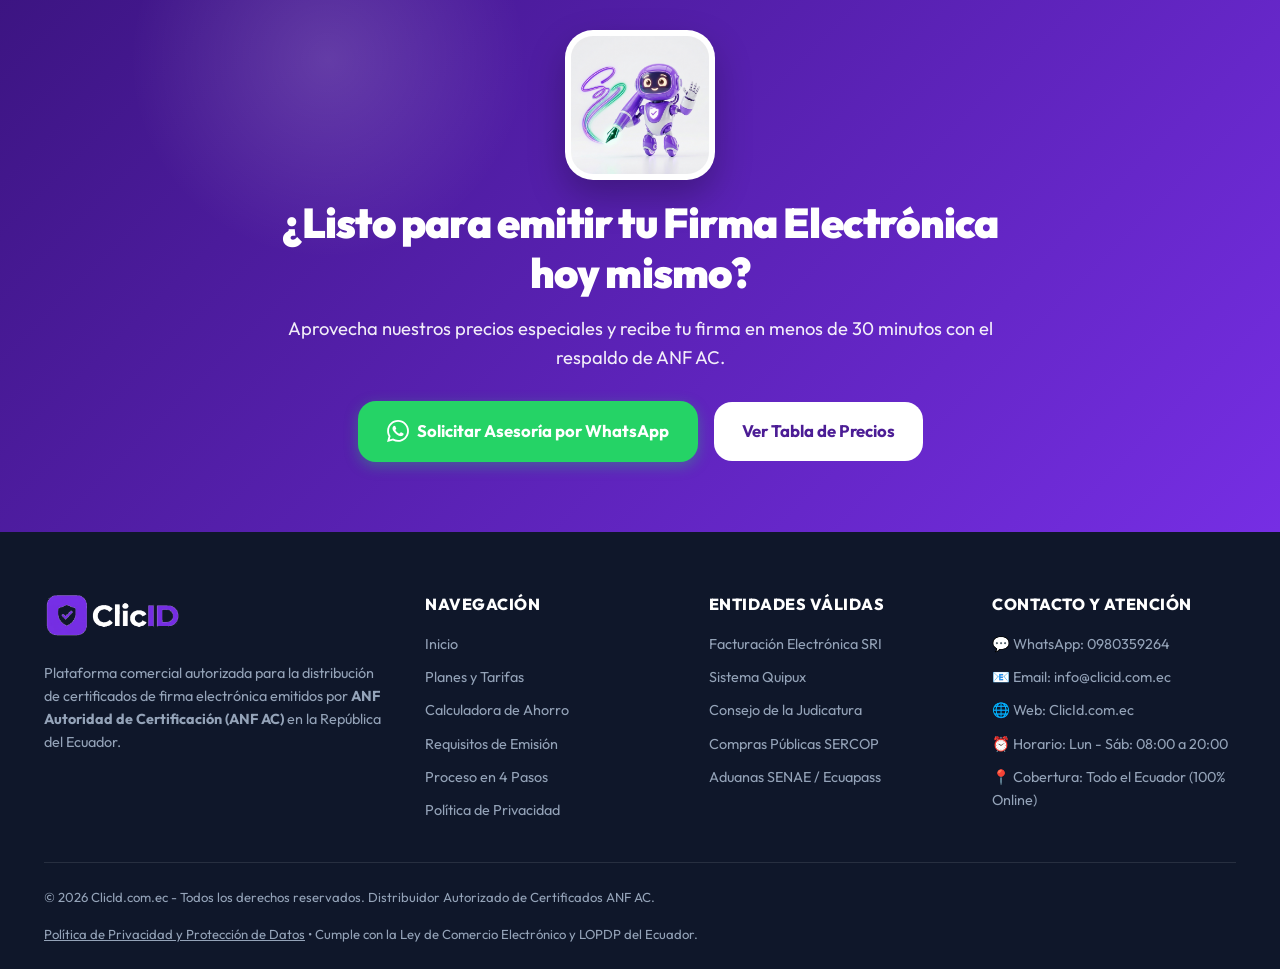
==== commit 88c3616d: "Enlarge Clic ID mascot in strategic page sections" ====
--- a/index.html
+++ b/index.html
@@ -44,7 +44,7 @@
   <link rel="icon" type="image/png" href="assets/logo-icon.png">
 
   <!-- Estilos CSS -->
-  <link rel="stylesheet" href="styles.css">
+  <link rel="stylesheet" href="styles.css?v=3">
 
   <!-- Schema.org Markup (Datos Estructurados Avanzados para Google SEO y Rich Snippets) -->
   <script type="application/ld+json">
@@ -251,7 +251,7 @@
           </div>
 
           <div class="hero-mascot-corner" title="Cliki - Tu asistente de Firma Electrónica">
-            <img src="assets/mascot-clicid.jpg" alt="Mascota Clic ID" width="76" height="76">
+            <img src="assets/mascot-clicid.jpg" alt="Mascota Clic ID" width="150" height="150">
           </div>
 
           <div class="floating-badge badge-bottom">
@@ -802,7 +802,7 @@
     <div class="container">
       <div class="cta-banner-content">
         <div class="cta-mascot-badge">
-          <img src="assets/mascot-clicid.jpg" alt="Mascota Clic ID - Firma Electrónica Ecuador" width="110" height="110">
+          <img src="assets/mascot-clicid.jpg" alt="Mascota Clic ID - Firma Electrónica Ecuador" width="150" height="150">
         </div>
         <h2>¿Listo para emitir tu Firma Electrónica hoy mismo?</h2>
         <p>
--- a/styles.css
+++ b/styles.css
@@ -511,14 +511,14 @@
 
 .hero-mascot-corner {
   position: absolute;
-  top: -22px;
-  right: -18px;
-  width: 82px;
-  height: 82px;
-  border-radius: 50%;
+  top: -32px;
+  right: -26px;
+  width: 155px;
+  height: 155px;
+  border-radius: 26px;
   background: #ffffff;
-  padding: 4px;
-  box-shadow: var(--shadow-xl);
+  padding: 5px;
+  box-shadow: 0 18px 38px rgba(109, 40, 217, 0.28);
   border: 3px solid var(--primary);
   z-index: 3;
   animation: mascotFloat 3.5s ease-in-out infinite;
@@ -527,26 +527,30 @@
 .hero-mascot-corner img {
   width: 100%;
   height: 100%;
-  border-radius: 50%;
+  border-radius: 20px;
   object-fit: cover;
 }
 
 .mini-mascot-avatar {
-  width: 48px;
-  height: 48px;
-  min-width: 48px;
-  border-radius: 50%;
+  width: 96px;
+  height: 96px;
+  min-width: 96px;
+  border-radius: 22px;
   object-fit: cover;
-  border: 2px solid var(--primary);
+  border: 3px solid var(--primary);
   background: #ffffff;
-  box-shadow: var(--shadow-sm);
+  box-shadow: var(--shadow-md);
 }
 
 .calc-mascot-tip {
   display: flex;
   align-items: center;
-  gap: 12px;
-  margin-top: 8px;
+  gap: 16px;
+  margin-top: 12px;
+  background: var(--primary-subtle);
+  padding: 12px 16px;
+  border-radius: var(--radius-md);
+  border: 1px solid var(--primary-soft);
 }
 
 @keyframes mascotFloat {
@@ -555,13 +559,13 @@
 }
 
 .cta-mascot-badge {
-  width: 84px;
-  height: 84px;
-  margin: 0 auto 14px;
-  border-radius: 50%;
+  width: 150px;
+  height: 150px;
+  margin: 0 auto 18px;
+  border-radius: 28px;
   background: #ffffff;
-  padding: 4px;
-  box-shadow: 0 12px 28px rgba(0, 0, 0, 0.22);
+  padding: 6px;
+  box-shadow: 0 16px 36px rgba(0, 0, 0, 0.26);
   overflow: hidden;
   animation: mascotFloat 3.6s ease-in-out infinite;
 }
@@ -570,7 +574,7 @@
   width: 100%;
   height: 100%;
   object-fit: cover;
-  border-radius: 50%;
+  border-radius: 22px;
 }
 
 .wa-trigger-row {
@@ -582,14 +586,14 @@
 .wa-mascot-pill {
   display: flex;
   align-items: center;
-  gap: 10px;
+  gap: 12px;
   background: #ffffff;
   color: var(--text-dark);
-  padding: 6px 14px 6px 6px;
+  padding: 6px 18px 6px 6px;
   border-radius: var(--radius-full);
   box-shadow: var(--shadow-lg);
   border: 2px solid var(--primary-soft);
-  font-size: 0.84rem;
+  font-size: 0.92rem;
   font-weight: 700;
   cursor: pointer;
   transition: var(--transition);
@@ -602,11 +606,11 @@
 }
 
 .wa-mascot-pill-img {
-  width: 40px;
-  height: 40px;
+  width: 62px;
+  height: 62px;
   border-radius: 50%;
   object-fit: cover;
-  border: 2px solid var(--primary);
+  border: 2.5px solid var(--primary);
 }
 
 .hero-img-wrapper:hover {
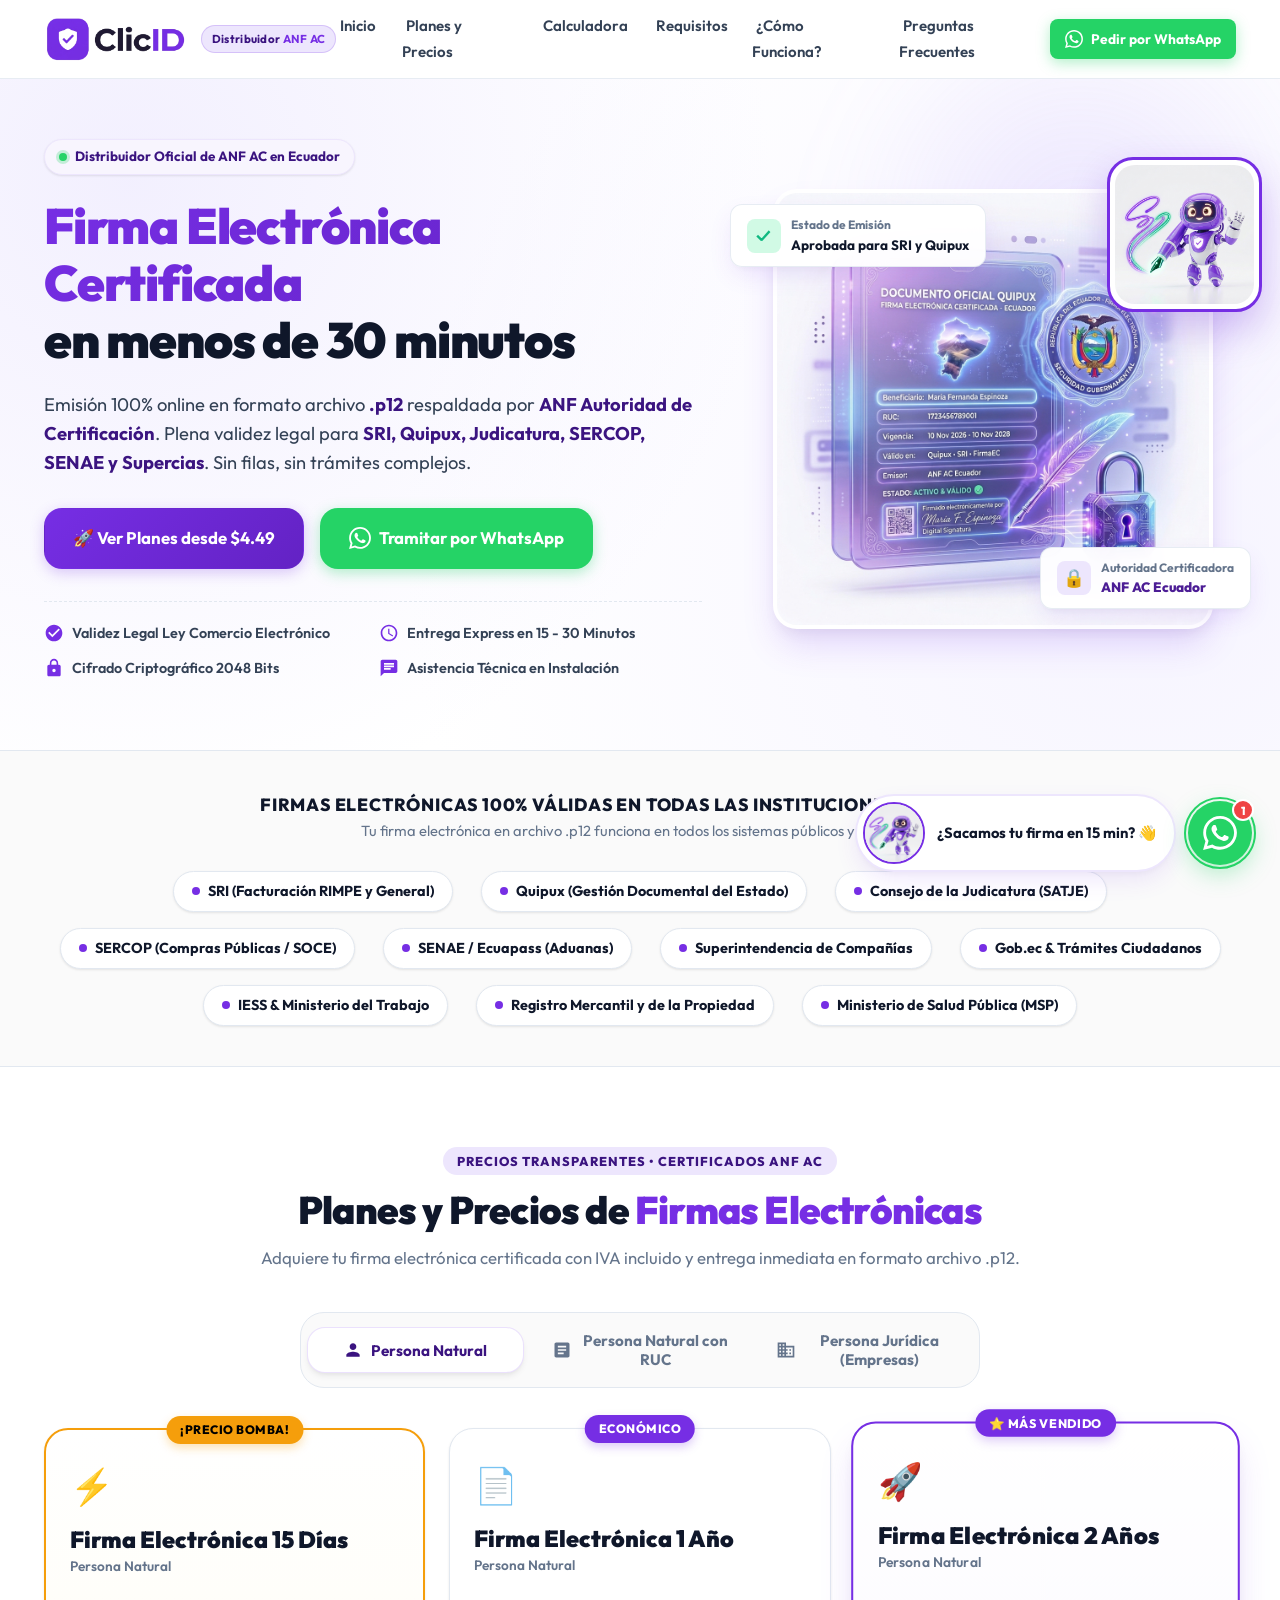
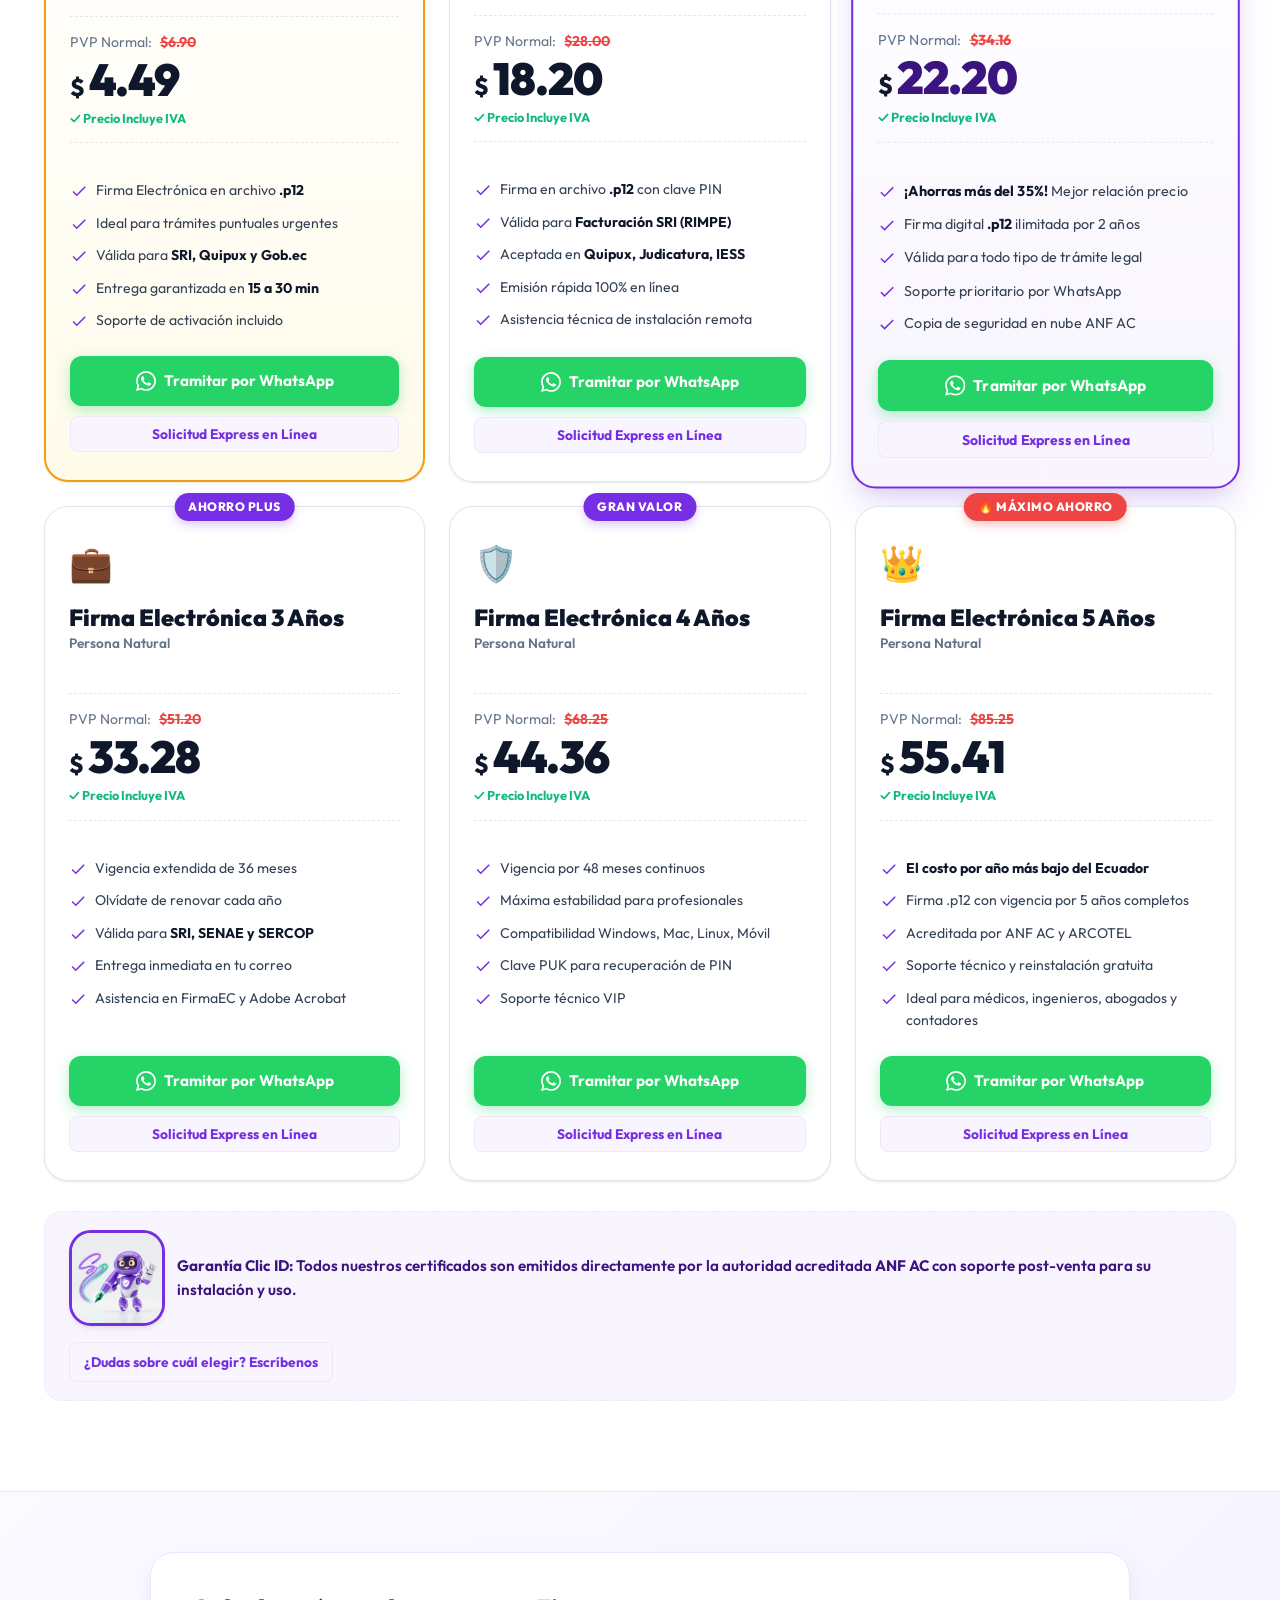
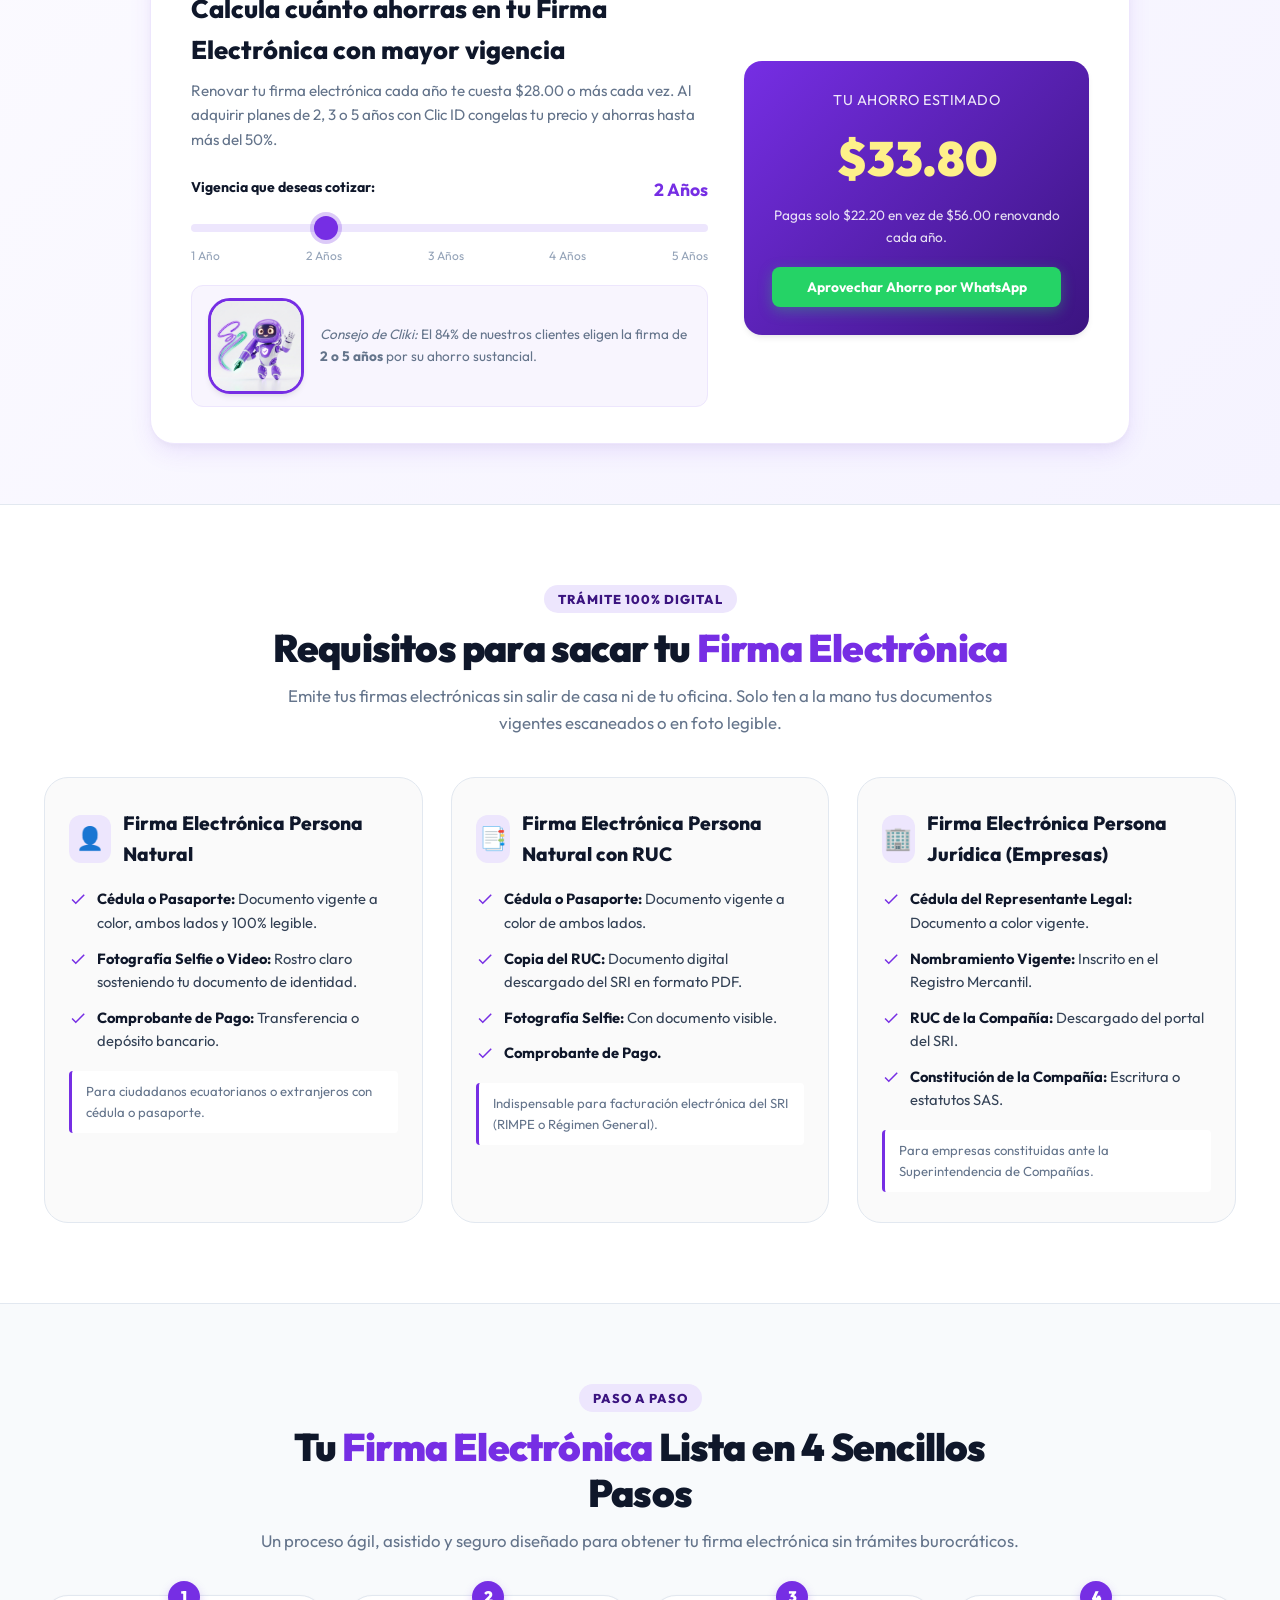
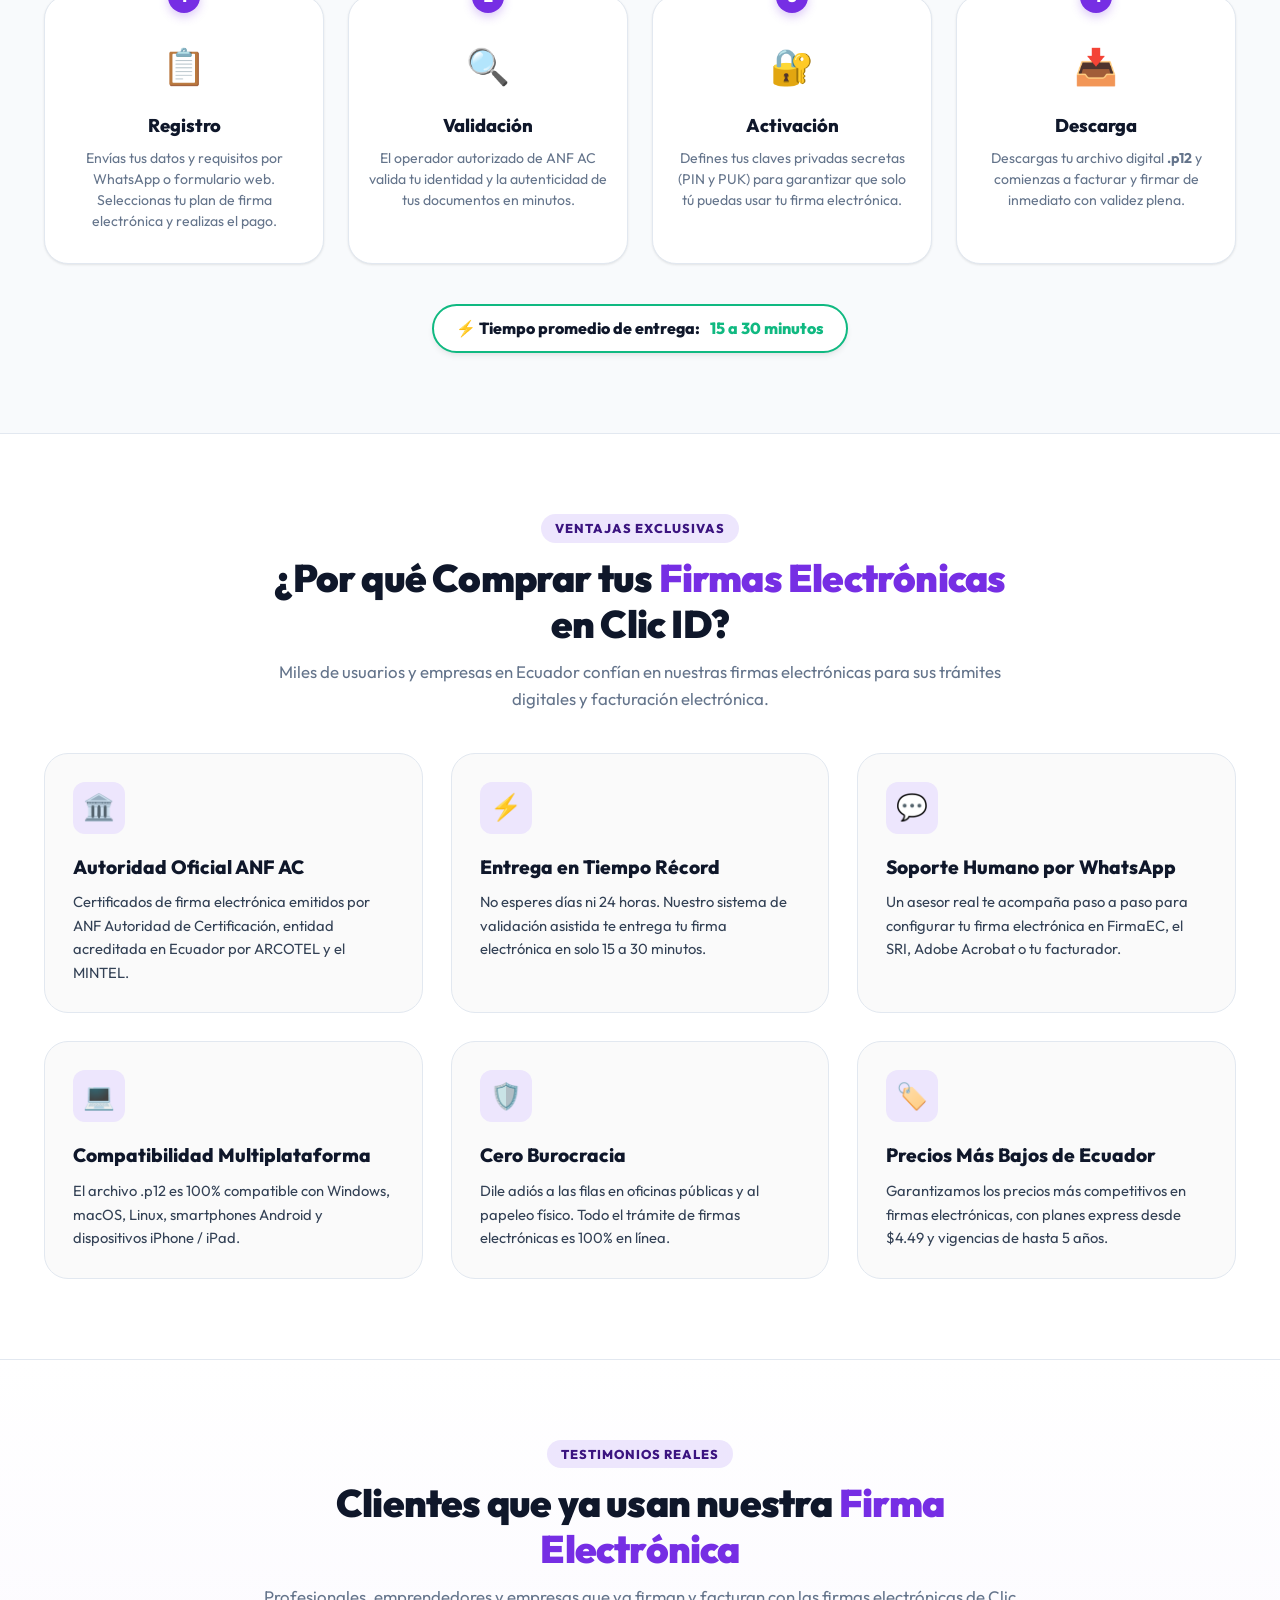
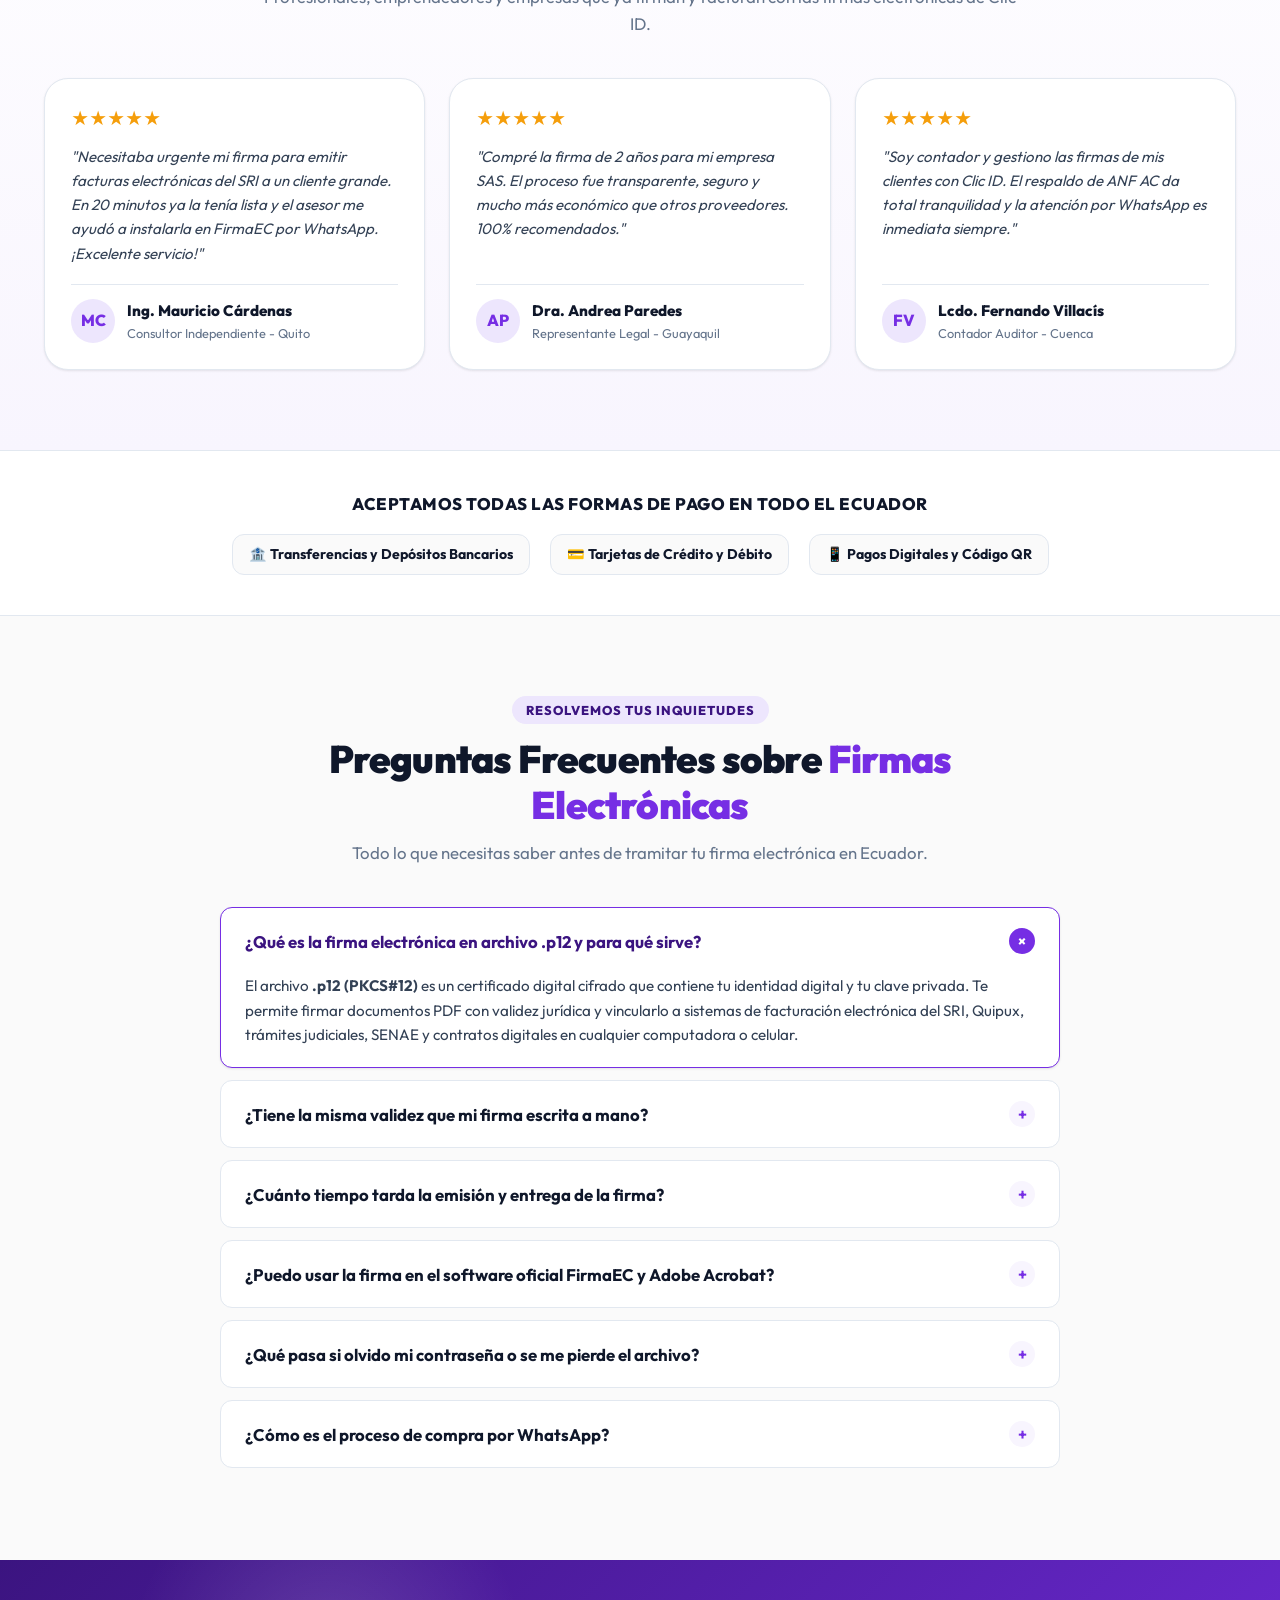
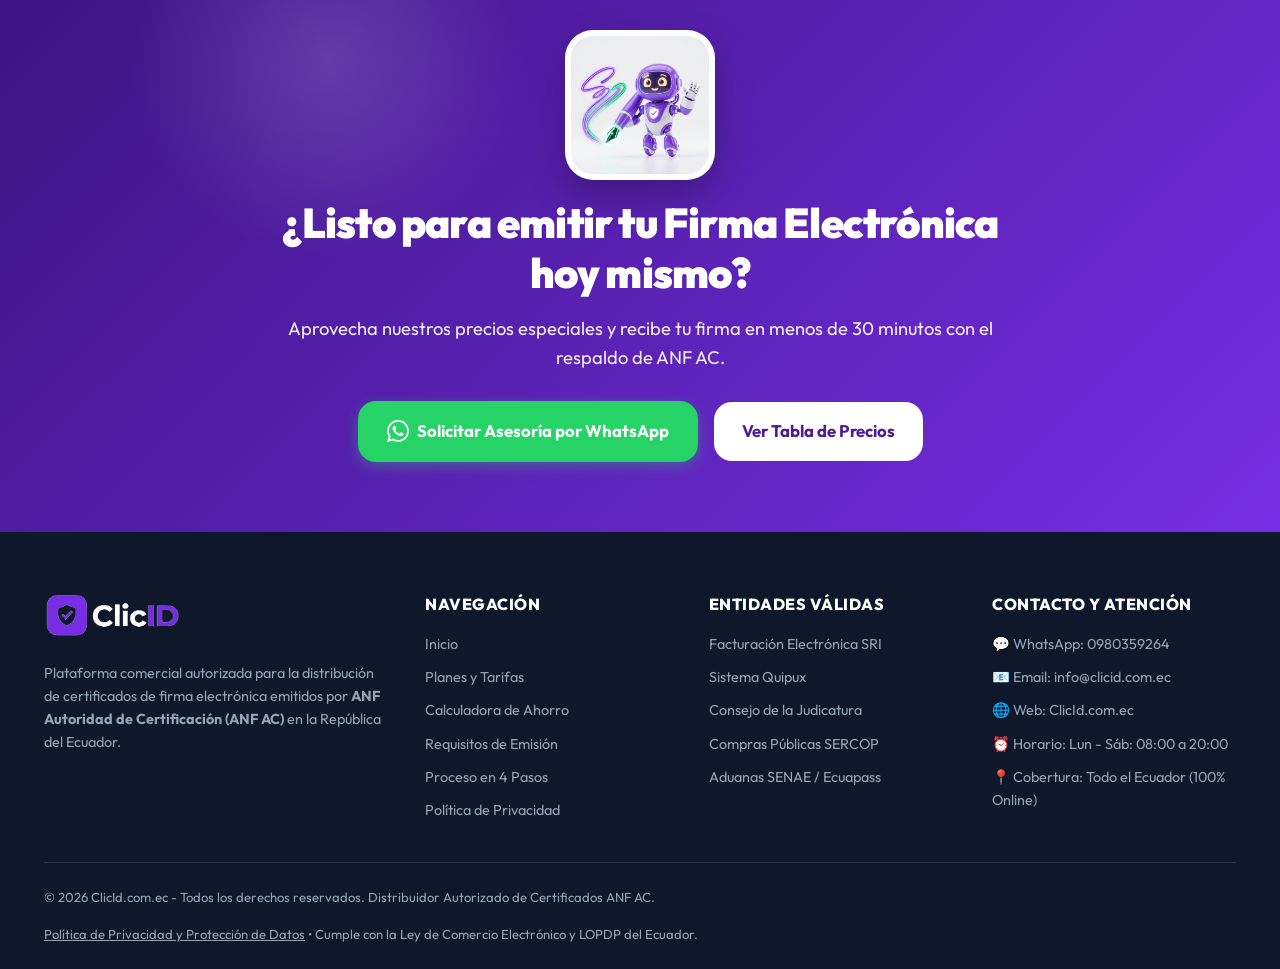
==== commit 781d5b03: "Update hero document to Quipux format with ANF AC issuer and QR signature" ====
--- a/index.html
+++ b/index.html
@@ -1,14 +1,17 @@
 <!DOCTYPE html>
 <html lang="es">
+
 <head>
   <meta charset="UTF-8">
   <meta name="viewport" content="width=device-width, initial-scale=1.0">
-  
+
   <!-- Primary Meta Tags (SEO & Google Ads Quality Score Optimized) -->
   <title>Firma Electrónica en Ecuador en 30 Minutos | Firmas Electrónicas ANF AC - Clic ID</title>
   <meta name="title" content="Firma Electrónica en Ecuador en 30 Minutos | Firmas Electrónicas ANF AC - Clic ID">
-  <meta name="description" content="Obtén tu Firma Electrónica Certificada en Ecuador en menos de 30 minutos. Venta de firmas electrónicas oficiales ANF AC en archivo .p12 desde $4.49 para SRI, Quipux, Judicatura, SERCOP y SENAE. Persona Natural, con RUC y Empresas.">
-  <meta name="keywords" content="firma electronica, firmas electronicas, firma electronica ecuador, firmas electronicas ecuador, firma electronica sri, comprar firma electronica, firma electronica quipux, firma electronica p12, firma digital ecuador, anf ac ecuador, firma electronica persona natural, firma electronica ruc, firma electronica empresas, firma electronica quito, firma electronica guayaquil, firma electronica cuenca">
+  <meta name="description"
+    content="Obtén tu Firma Electrónica Certificada en Ecuador en menos de 30 minutos. Venta de firmas electrónicas oficiales ANF AC en archivo .p12 desde $4.49 para SRI, Quipux, Judicatura, SERCOP y SENAE. Persona Natural, con RUC y Empresas.">
+  <meta name="keywords"
+    content="firma electronica, firmas electronicas, firma electronica ecuador, firmas electronicas ecuador, firma electronica sri, comprar firma electronica, firma electronica quipux, firma electronica p12, firma digital ecuador, anf ac ecuador, firma electronica persona natural, firma electronica ruc, firma electronica empresas, firma electronica quito, firma electronica guayaquil, firma electronica cuenca">
   <meta name="robots" content="index, follow, max-image-preview:large, max-snippet:-1, max-video-preview:-1">
   <meta name="googlebot" content="index, follow">
   <meta name="author" content="ClicId.com.ec - Distribuidor Autorizado ANF AC">
@@ -25,20 +28,24 @@
   <meta property="og:site_name" content="Clic ID - Firmas Electrónicas Ecuador">
   <meta property="og:url" content="https://clicid.com.ec/">
   <meta property="og:title" content="Firma Electrónica Certificada en Ecuador en 30 Minutos | Clic ID">
-  <meta property="og:description" content="Emite tu firma electrónica y firmas electrónicas autorizadas por ANF AC en 15 a 30 minutos. Precios desde $4.49. Válidas ante SRI, Quipux, Judicatura y SERCOP.">
+  <meta property="og:description"
+    content="Emite tu firma electrónica y firmas electrónicas autorizadas por ANF AC en 15 a 30 minutos. Precios desde $4.49. Válidas ante SRI, Quipux, Judicatura y SERCOP.">
   <meta property="og:image" content="https://clicid.com.ec/assets/hero-signature.jpg">
 
   <!-- Twitter -->
   <meta property="twitter:card" content="summary_large_image">
   <meta property="twitter:url" content="https://clicid.com.ec/">
   <meta property="twitter:title" content="Firma Electrónica y Firmas Electrónicas en Ecuador | Clic ID ANF AC">
-  <meta property="twitter:description" content="Firmas electrónicas para Personas Naturales, con RUC y Empresas en archivo .p12. Trámite 100% online y entrega en menos de 30 minutos.">
+  <meta property="twitter:description"
+    content="Firmas electrónicas para Personas Naturales, con RUC y Empresas en archivo .p12. Trámite 100% online y entrega en menos de 30 minutos.">
   <meta property="twitter:image" content="https://clicid.com.ec/assets/hero-signature.jpg">
 
   <!-- Google Fonts: Outfit & Inter -->
   <link rel="preconnect" href="https://fonts.googleapis.com">
   <link rel="preconnect" href="https://fonts.gstatic.com" crossorigin>
-  <link href="https://fonts.googleapis.com/css2?family=Outfit:wght@400;500;600;700;800;900&family=Inter:wght@400;500;600;700&display=swap" rel="stylesheet">
+  <link
+    href="https://fonts.googleapis.com/css2?family=Outfit:wght@400;500;600;700;800;900&family=Inter:wght@400;500;600;700&display=swap"
+    rel="stylesheet">
 
   <!-- Favicon -->
   <link rel="icon" type="image/png" href="assets/logo-icon.png">
@@ -132,6 +139,7 @@
   }
   </script>
 </head>
+
 <body>
 
   <!-- ==========================================================================
@@ -158,9 +166,11 @@
 
         <!-- Botón CTA en Navbar -->
         <div class="nav-cta-wrapper">
-          <a href="https://wa.me/593980359264?text=Hola,%20me%20interesa%20sacar%20mi%20firma%20electr%C3%B3nica" target="_blank" rel="noopener" class="btn btn-whatsapp btn-sm" id="navWhatsAppBtn">
+          <a href="https://wa.me/593980359264?text=Hola,%20me%20interesa%20sacar%20mi%20firma%20electr%C3%B3nica"
+            target="_blank" rel="noopener" class="btn btn-whatsapp btn-sm" id="navWhatsAppBtn">
             <svg width="18" height="18" viewBox="0 0 24 24" fill="currentColor">
-              <path d="M.057 24l1.687-6.163c-1.041-1.804-1.588-3.849-1.587-5.946.003-6.556 5.338-11.891 11.893-11.891 3.181.001 6.167 1.24 8.413 3.488 2.245 2.248 3.481 5.236 3.48 8.414-.003 6.557-5.338 11.892-11.893 11.892-1.99-.001-3.951-.5-5.688-1.448l-6.305 1.654zm6.597-3.807c1.676.995 3.276 1.591 5.392 1.592 5.448 0 9.886-4.434 9.889-9.885.002-5.462-4.415-9.89-9.881-9.892-5.452 0-9.887 4.434-9.889 9.884-.001 2.225.651 3.891 1.746 5.634l-.999 3.648 3.742-.981zm11.387-5.464c-.074-.124-.272-.198-.57-.347-.297-.149-1.758-.868-2.031-.967-.272-.099-.47-.149-.669.149-.198.297-.768.967-.941 1.165-.173.198-.347.223-.644.074-.297-.149-1.255-.462-2.39-1.475-.883-.788-1.48-1.761-1.653-2.059-.173-.297-.018-.458.13-.606.134-.133.297-.347.446-.521.151-.172.2-.296.3-.495.099-.198.05-.372-.025-.521-.075-.148-.669-1.611-.916-2.206-.242-.579-.487-.501-.669-.51l-.57-.01c-.198 0-.52.074-.792.372s-1.04 1.016-1.04 2.479 1.065 2.876 1.213 3.074c.149.198 2.095 3.2 5.076 4.487.709.306 1.263.489 1.694.626.712.226 1.36.194 1.872.118.571-.085 1.758-.719 2.006-1.413.248-.695.248-1.29.173-1.414z"/>
+              <path
+                d="M.057 24l1.687-6.163c-1.041-1.804-1.588-3.849-1.587-5.946.003-6.556 5.338-11.891 11.893-11.891 3.181.001 6.167 1.24 8.413 3.488 2.245 2.248 3.481 5.236 3.48 8.414-.003 6.557-5.338 11.892-11.893 11.892-1.99-.001-3.951-.5-5.688-1.448l-6.305 1.654zm6.597-3.807c1.676.995 3.276 1.591 5.392 1.592 5.448 0 9.886-4.434 9.889-9.885.002-5.462-4.415-9.89-9.881-9.892-5.452 0-9.887 4.434-9.889 9.884-.001 2.225.651 3.891 1.746 5.634l-.999 3.648 3.742-.981zm11.387-5.464c-.074-.124-.272-.198-.57-.347-.297-.149-1.758-.868-2.031-.967-.272-.099-.47-.149-.669.149-.198.297-.768.967-.941 1.165-.173.198-.347.223-.644.074-.297-.149-1.255-.462-2.39-1.475-.883-.788-1.48-1.761-1.653-2.059-.173-.297-.018-.458.13-.606.134-.133.297-.347.446-.521.151-.172.2-.296.3-.495.099-.198.05-.372-.025-.521-.075-.148-.669-1.611-.916-2.206-.242-.579-.487-.501-.669-.51l-.57-.01c-.198 0-.52.074-.792.372s-1.04 1.016-1.04 2.479 1.065 2.876 1.213 3.074c.149.198 2.095 3.2 5.076 4.487.709.306 1.263.489 1.694.626.712.226 1.36.194 1.872.118.571-.085 1.758-.719 2.006-1.413.248-.695.248-1.29.173-1.414z" />
             </svg>
             <span>Pedir por WhatsApp</span>
           </a>
@@ -192,16 +202,20 @@
           </h1>
 
           <p class="hero-subtitle">
-            Emisión 100% online en formato archivo <strong>.p12</strong> respaldada por <strong>ANF Autoridad de Certificación</strong>. Plena validez legal para <strong>SRI, Quipux, Judicatura, SERCOP, SENAE y Supercias</strong>. Sin filas, sin trámites complejos.
+            Emisión 100% online en formato archivo <strong>.p12</strong> respaldada por <strong>ANF Autoridad de
+              Certificación</strong>. Plena validez legal para <strong>SRI, Quipux, Judicatura, SERCOP, SENAE y
+              Supercias</strong>. Sin filas, sin trámites complejos.
           </p>
 
           <div class="hero-cta-group">
             <a href="#precios" class="btn btn-primary btn-lg" id="heroCtaPrecios">
               <span>🚀 Ver Planes desde $4.49</span>
             </a>
-            <a href="https://wa.me/593980359264?text=Hola,%20me%20interesa%20la%20firma%20electr%C3%B3nica%20en%2030%20minutos" target="_blank" rel="noopener" class="btn btn-whatsapp btn-lg" id="heroCtaWa">
+            <a href="https://wa.me/593980359264?text=Hola,%20me%20interesa%20la%20firma%20electr%C3%B3nica%20en%2030%20minutos"
+              target="_blank" rel="noopener" class="btn btn-whatsapp btn-lg" id="heroCtaWa">
               <svg width="22" height="22" viewBox="0 0 24 24" fill="currentColor">
-                <path d="M.057 24l1.687-6.163c-1.041-1.804-1.588-3.849-1.587-5.946.003-6.556 5.338-11.891 11.893-11.891 3.181.001 6.167 1.24 8.413 3.488 2.245 2.248 3.481 5.236 3.48 8.414-.003 6.557-5.338 11.892-11.893 11.892-1.99-.001-3.951-.5-5.688-1.448l-6.305 1.654zm6.597-3.807c1.676.995 3.276 1.591 5.392 1.592 5.448 0 9.886-4.434 9.889-9.885.002-5.462-4.415-9.89-9.881-9.892-5.452 0-9.887 4.434-9.889 9.884-.001 2.225.651 3.891 1.746 5.634l-.999 3.648 3.742-.981zm11.387-5.464c-.074-.124-.272-.198-.57-.347-.297-.149-1.758-.868-2.031-.967-.272-.099-.47-.149-.669.149-.198.297-.768.967-.941 1.165-.173.198-.347.223-.644.074-.297-.149-1.255-.462-2.39-1.475-.883-.788-1.48-1.761-1.653-2.059-.173-.297-.018-.458.13-.606.134-.133.297-.347.446-.521.151-.172.2-.296.3-.495.099-.198.05-.372-.025-.521-.075-.148-.669-1.611-.916-2.206-.242-.579-.487-.501-.669-.51l-.57-.01c-.198 0-.52.074-.792.372s-1.04 1.016-1.04 2.479 1.065 2.876 1.213 3.074c.149.198 2.095 3.2 5.076 4.487.709.306 1.263.489 1.694.626.712.226 1.36.194 1.872.118.571-.085 1.758-.719 2.006-1.413.248-.695.248-1.29.173-1.414z"/>
+                <path
+                  d="M.057 24l1.687-6.163c-1.041-1.804-1.588-3.849-1.587-5.946.003-6.556 5.338-11.891 11.893-11.891 3.181.001 6.167 1.24 8.413 3.488 2.245 2.248 3.481 5.236 3.48 8.414-.003 6.557-5.338 11.892-11.893 11.892-1.99-.001-3.951-.5-5.688-1.448l-6.305 1.654zm6.597-3.807c1.676.995 3.276 1.591 5.392 1.592 5.448 0 9.886-4.434 9.889-9.885.002-5.462-4.415-9.89-9.881-9.892-5.452 0-9.887 4.434-9.889 9.884-.001 2.225.651 3.891 1.746 5.634l-.999 3.648 3.742-.981zm11.387-5.464c-.074-.124-.272-.198-.57-.347-.297-.149-1.758-.868-2.031-.967-.272-.099-.47-.149-.669.149-.198.297-.768.967-.941 1.165-.173.198-.347.223-.644.074-.297-.149-1.255-.462-2.39-1.475-.883-.788-1.48-1.761-1.653-2.059-.173-.297-.018-.458.13-.606.134-.133.297-.347.446-.521.151-.172.2-.296.3-.495.099-.198.05-.372-.025-.521-.075-.148-.669-1.611-.916-2.206-.242-.579-.487-.501-.669-.51l-.57-.01c-.198 0-.52.074-.792.372s-1.04 1.016-1.04 2.479 1.065 2.876 1.213 3.074c.149.198 2.095 3.2 5.076 4.487.709.306 1.263.489 1.694.626.712.226 1.36.194 1.872.118.571-.085 1.758-.719 2.006-1.413.248-.695.248-1.29.173-1.414z" />
               </svg>
               <span>Tramitar por WhatsApp</span>
             </a>
@@ -211,25 +225,29 @@
           <div class="hero-trust-list">
             <div class="trust-item">
               <svg width="20" height="20" viewBox="0 0 24 24" fill="currentColor">
-                <path d="M12 2C6.48 2 2 6.48 2 12s4.48 10 10 10 10-4.48 10-10S17.52 2 12 2zm-2 15l-5-5 1.41-1.41L10 14.17l7.59-7.59L19 8l-9 9z"/>
+                <path
+                  d="M12 2C6.48 2 2 6.48 2 12s4.48 10 10 10 10-4.48 10-10S17.52 2 12 2zm-2 15l-5-5 1.41-1.41L10 14.17l7.59-7.59L19 8l-9 9z" />
               </svg>
               <span>Validez Legal Ley Comercio Electrónico</span>
             </div>
             <div class="trust-item">
               <svg width="20" height="20" viewBox="0 0 24 24" fill="currentColor">
-                <path d="M11.99 2C6.47 2 2 6.48 2 12s4.47 10 9.99 10C17.52 22 22 17.52 22 12S17.52 2 11.99 2zM12 20c-4.42 0-8-3.58-8-8s3.58-8 8-8 8 3.58 8 8-3.58 8-8 8zm.5-13H11v6l5.25 3.15.75-1.23-4.5-2.67z"/>
+                <path
+                  d="M11.99 2C6.47 2 2 6.48 2 12s4.47 10 9.99 10C17.52 22 22 17.52 22 12S17.52 2 11.99 2zM12 20c-4.42 0-8-3.58-8-8s3.58-8 8-8 8 3.58 8 8-3.58 8-8 8zm.5-13H11v6l5.25 3.15.75-1.23-4.5-2.67z" />
               </svg>
               <span>Entrega Express en 15 - 30 Minutos</span>
             </div>
             <div class="trust-item">
               <svg width="20" height="20" viewBox="0 0 24 24" fill="currentColor">
-                <path d="M18 8h-1V6c0-2.76-2.24-5-5-5S7 3.24 7 6v2H6c-1.1 0-2 .9-2 2v10c0 1.1.9 2 2 2h12c1.1 0 2-.9 2-2V10c0-1.1-.9-2-2-2zm-6 9c-1.1 0-2-.9-2-2s.9-2 2-2 2 .9 2 2-.9 2-2 2zm3.1-9H8.9V6c0-1.71 1.39-3.1 3.1-3.1 1.71 0 3.1 1.39 3.1 3.1v2z"/>
+                <path
+                  d="M18 8h-1V6c0-2.76-2.24-5-5-5S7 3.24 7 6v2H6c-1.1 0-2 .9-2 2v10c0 1.1.9 2 2 2h12c1.1 0 2-.9 2-2V10c0-1.1-.9-2-2-2zm-6 9c-1.1 0-2-.9-2-2s.9-2 2-2 2 .9 2 2-.9 2-2 2zm3.1-9H8.9V6c0-1.71 1.39-3.1 3.1-3.1 1.71 0 3.1 1.39 3.1 3.1v2z" />
               </svg>
               <span>Cifrado Criptográfico 2048 Bits</span>
             </div>
             <div class="trust-item">
               <svg width="20" height="20" viewBox="0 0 24 24" fill="currentColor">
-                <path d="M20 2H4c-1.1 0-1.99.9-1.99 2L2 22l4-4h14c1.1 0 2-.9 2-2V4c0-1.1-.9-2-2-2zM6 9h12v2H6V9zm8 5H6v-2h8v2zm4-6H6V6h12v2z"/>
+                <path
+                  d="M20 2H4c-1.1 0-1.99.9-1.99 2L2 22l4-4h14c1.1 0 2-.9 2-2V4c0-1.1-.9-2-2-2zM6 9h12v2H6V9zm8 5H6v-2h8v2zm4-6H6V6h12v2z" />
               </svg>
               <span>Asistencia Técnica en Instalación</span>
             </div>
@@ -247,7 +265,8 @@
           </div>
 
           <div class="hero-img-wrapper">
-            <img src="assets/hero-signature.jpg" alt="Certificado Digital de Firma Electrónica Ecuador ANF AC - Clic ID" width="440" height="440">
+            <img src="assets/hero-signature.jpg?v=2" alt="Documento Oficial Quipux con Firma Electrónica Ecuador ANF AC - Clic ID"
+              width="440" height="440">
           </div>
 
           <div class="hero-mascot-corner" title="Cliki - Tu asistente de Firma Electrónica">
@@ -308,21 +327,24 @@
       <div class="pricing-tabs-nav" role="tablist">
         <button class="tab-btn active" data-category="persona-natural" id="tabPersonaNatural">
           <svg width="20" height="20" viewBox="0 0 24 24" fill="currentColor">
-            <path d="M12 12c2.21 0 4-1.79 4-4s-1.79-4-4-4-4 1.79-4 4 1.79 4 4 4zm0 2c-2.67 0-8 1.34-8 4v2h16v-2c0-2.66-5.33-4-8-4z"/>
+            <path
+              d="M12 12c2.21 0 4-1.79 4-4s-1.79-4-4-4-4 1.79-4 4 1.79 4 4 4zm0 2c-2.67 0-8 1.34-8 4v2h16v-2c0-2.66-5.33-4-8-4z" />
           </svg>
           <span>Persona Natural</span>
         </button>
 
         <button class="tab-btn" data-category="persona-natural-ruc" id="tabPersonaRuc">
           <svg width="20" height="20" viewBox="0 0 24 24" fill="currentColor">
-            <path d="M19 3H5c-1.11 0-2 .9-2 2v14c0 1.1.89 2 2 2h14c1.1 0 2-.9 2-2V5c0-1.1-.9-2-2-2zm-5 14H7v-2h7v2zm3-4H7v-2h10v2zm0-4H7V7h10v2z"/>
+            <path
+              d="M19 3H5c-1.11 0-2 .9-2 2v14c0 1.1.89 2 2 2h14c1.1 0 2-.9 2-2V5c0-1.1-.9-2-2-2zm-5 14H7v-2h7v2zm3-4H7v-2h10v2zm0-4H7V7h10v2z" />
           </svg>
           <span>Persona Natural con RUC</span>
         </button>
 
         <button class="tab-btn" data-category="persona-juridica" id="tabPersonaJuridica">
           <svg width="20" height="20" viewBox="0 0 24 24" fill="currentColor">
-            <path d="M12 7V3H2v18h20V7H12zM6 19H4v-2h2v2zm0-4H4v-2h2v2zm0-4H4V9h2v2zm0-4H4V5h2v2zm4 12H8v-2h2v2zm0-4H8v-2h2v2zm0-4H8V9h2v2zm0-4H8V5h2v2zm10 12h-8v-2h2v-2h-2v-2h2v-2h-2V9h8v10zm-2-8h-2v2h2v-2zm0 4h-2v2h2v-2z"/>
+            <path
+              d="M12 7V3H2v18h20V7H12zM6 19H4v-2h2v2zm0-4H4v-2h2v2zm0-4H4V9h2v2zm0-4H4V5h2v2zm4 12H8v-2h2v2zm0-4H8v-2h2v2zm0-4H8V9h2v2zm0-4H8V5h2v2zm10 12h-8v-2h2v-2h-2v-2h2v-2h-2V9h8v10zm-2-8h-2v2h2v-2zm0 4h-2v2h2v-2z" />
           </svg>
           <span>Persona Jurídica (Empresas)</span>
         </button>
@@ -338,10 +360,12 @@
         <div class="pricing-footer-text">
           <img src="assets/mascot-clicid.jpg" alt="Mascota Clic ID" class="mini-mascot-avatar">
           <span>
-            <strong>Garantía Clic ID:</strong> Todos nuestros certificados son emitidos directamente por la autoridad acreditada <strong>ANF AC</strong> con soporte post-venta para su instalación y uso.
+            <strong>Garantía Clic ID:</strong> Todos nuestros certificados son emitidos directamente por la autoridad
+            acreditada <strong>ANF AC</strong> con soporte post-venta para su instalación y uso.
           </span>
         </div>
-        <a href="https://wa.me/593980359264?text=Hola,%20tengo%20dudas%20sobre%20qu%C3%A9%20plan%20elegir" target="_blank" rel="noopener" class="btn btn-outline btn-sm">
+        <a href="https://wa.me/593980359264?text=Hola,%20tengo%20dudas%20sobre%20qu%C3%A9%20plan%20elegir"
+          target="_blank" rel="noopener" class="btn btn-outline btn-sm">
           ¿Dudas sobre cuál elegir? Escríbenos
         </a>
       </div>
@@ -358,7 +382,8 @@
           <div class="calc-left">
             <h3>Calcula cuánto ahorras en tu Firma Electrónica con mayor vigencia</h3>
             <p>
-              Renovar tu firma electrónica cada año te cuesta $28.00 o más cada vez. Al adquirir planes de 2, 3 o 5 años con Clic ID congelas tu precio y ahorras hasta más del 50%.
+              Renovar tu firma electrónica cada año te cuesta $28.00 o más cada vez. Al adquirir planes de 2, 3 o 5 años
+              con Clic ID congelas tu precio y ahorras hasta más del 50%.
             </p>
 
             <div class="slider-group">
@@ -379,7 +404,8 @@
             <div class="calc-mascot-tip">
               <img src="assets/mascot-clicid.jpg" alt="Consejo Mascota Clic ID" class="mini-mascot-avatar">
               <p style="font-size:0.85rem;color:#64748b;margin-bottom:0;">
-                <em>Consejo de Cliki:</em> El 84% de nuestros clientes eligen la firma de <strong>2 o 5 años</strong> por su ahorro sustancial.
+                <em>Consejo de Cliki:</em> El 84% de nuestros clientes eligen la firma de <strong>2 o 5 años</strong>
+                por su ahorro sustancial.
               </p>
             </div>
           </div>
@@ -388,7 +414,8 @@
             <div class="calc-label">Tu Ahorro Estimado</div>
             <div class="calc-savings-num" id="calcSavingsNum">$33.80</div>
             <div class="calc-details" id="calcDetails">Pagas solo $22.20 en vez de $56.00 renovando anualmente.</div>
-            <a href="https://wa.me/593980359264?text=Hola,%20me%20interesa%20la%20firma%20de%202%20A%C3%B1os" target="_blank" rel="noopener" class="btn btn-whatsapp btn-sm" id="calcWaBtn" style="width:100%;">
+            <a href="https://wa.me/593980359264?text=Hola,%20me%20interesa%20la%20firma%20de%202%20A%C3%B1os"
+              target="_blank" rel="noopener" class="btn btn-whatsapp btn-sm" id="calcWaBtn" style="width:100%;">
               Aprovechar Ahorro por WhatsApp
             </a>
           </div>
@@ -406,7 +433,8 @@
         <span class="section-tag">Trámite 100% Digital</span>
         <h2 class="section-title">Requisitos para sacar tu <span>Firma Electrónica</span></h2>
         <p class="section-desc">
-          Emite tus firmas electrónicas sin salir de casa ni de tu oficina. Solo ten a la mano tus documentos vigentes escaneados o en foto legible.
+          Emite tus firmas electrónicas sin salir de casa ni de tu oficina. Solo ten a la mano tus documentos vigentes
+          escaneados o en foto legible.
         </p>
       </div>
 
@@ -419,15 +447,22 @@
           </div>
           <ul class="req-list">
             <li>
-              <svg width="18" height="18" viewBox="0 0 24 24" fill="currentColor"><path d="M9 16.17L4.83 12l-1.42 1.41L9 19 21 7l-1.41-1.41z"/></svg>
+              <svg width="18" height="18" viewBox="0 0 24 24" fill="currentColor">
+                <path d="M9 16.17L4.83 12l-1.42 1.41L9 19 21 7l-1.41-1.41z" />
+              </svg>
               <span><strong>Cédula o Pasaporte:</strong> Documento vigente a color, ambos lados y 100% legible.</span>
             </li>
             <li>
-              <svg width="18" height="18" viewBox="0 0 24 24" fill="currentColor"><path d="M9 16.17L4.83 12l-1.42 1.41L9 19 21 7l-1.41-1.41z"/></svg>
-              <span><strong>Fotografía Selfie o Video:</strong> Rostro claro sosteniendo tu documento de identidad.</span>
+              <svg width="18" height="18" viewBox="0 0 24 24" fill="currentColor">
+                <path d="M9 16.17L4.83 12l-1.42 1.41L9 19 21 7l-1.41-1.41z" />
+              </svg>
+              <span><strong>Fotografía Selfie o Video:</strong> Rostro claro sosteniendo tu documento de
+                identidad.</span>
             </li>
             <li>
-              <svg width="18" height="18" viewBox="0 0 24 24" fill="currentColor"><path d="M9 16.17L4.83 12l-1.42 1.41L9 19 21 7l-1.41-1.41z"/></svg>
+              <svg width="18" height="18" viewBox="0 0 24 24" fill="currentColor">
+                <path d="M9 16.17L4.83 12l-1.42 1.41L9 19 21 7l-1.41-1.41z" />
+              </svg>
               <span><strong>Comprobante de Pago:</strong> Transferencia o depósito bancario.</span>
             </li>
           </ul>
@@ -442,19 +477,27 @@
           </div>
           <ul class="req-list">
             <li>
-              <svg width="18" height="18" viewBox="0 0 24 24" fill="currentColor"><path d="M9 16.17L4.83 12l-1.42 1.41L9 19 21 7l-1.41-1.41z"/></svg>
+              <svg width="18" height="18" viewBox="0 0 24 24" fill="currentColor">
+                <path d="M9 16.17L4.83 12l-1.42 1.41L9 19 21 7l-1.41-1.41z" />
+              </svg>
               <span><strong>Cédula o Pasaporte:</strong> Documento vigente a color de ambos lados.</span>
             </li>
             <li>
-              <svg width="18" height="18" viewBox="0 0 24 24" fill="currentColor"><path d="M9 16.17L4.83 12l-1.42 1.41L9 19 21 7l-1.41-1.41z"/></svg>
+              <svg width="18" height="18" viewBox="0 0 24 24" fill="currentColor">
+                <path d="M9 16.17L4.83 12l-1.42 1.41L9 19 21 7l-1.41-1.41z" />
+              </svg>
               <span><strong>Copia del RUC:</strong> Documento digital descargado del SRI en formato PDF.</span>
             </li>
             <li>
-              <svg width="18" height="18" viewBox="0 0 24 24" fill="currentColor"><path d="M9 16.17L4.83 12l-1.42 1.41L9 19 21 7l-1.41-1.41z"/></svg>
+              <svg width="18" height="18" viewBox="0 0 24 24" fill="currentColor">
+                <path d="M9 16.17L4.83 12l-1.42 1.41L9 19 21 7l-1.41-1.41z" />
+              </svg>
               <span><strong>Fotografía Selfie:</strong> Con documento visible.</span>
             </li>
             <li>
-              <svg width="18" height="18" viewBox="0 0 24 24" fill="currentColor"><path d="M9 16.17L4.83 12l-1.42 1.41L9 19 21 7l-1.41-1.41z"/></svg>
+              <svg width="18" height="18" viewBox="0 0 24 24" fill="currentColor">
+                <path d="M9 16.17L4.83 12l-1.42 1.41L9 19 21 7l-1.41-1.41z" />
+              </svg>
               <span><strong>Comprobante de Pago.</strong></span>
             </li>
           </ul>
@@ -469,19 +512,27 @@
           </div>
           <ul class="req-list">
             <li>
-              <svg width="18" height="18" viewBox="0 0 24 24" fill="currentColor"><path d="M9 16.17L4.83 12l-1.42 1.41L9 19 21 7l-1.41-1.41z"/></svg>
+              <svg width="18" height="18" viewBox="0 0 24 24" fill="currentColor">
+                <path d="M9 16.17L4.83 12l-1.42 1.41L9 19 21 7l-1.41-1.41z" />
+              </svg>
               <span><strong>Cédula del Representante Legal:</strong> Documento a color vigente.</span>
             </li>
             <li>
-              <svg width="18" height="18" viewBox="0 0 24 24" fill="currentColor"><path d="M9 16.17L4.83 12l-1.42 1.41L9 19 21 7l-1.41-1.41z"/></svg>
+              <svg width="18" height="18" viewBox="0 0 24 24" fill="currentColor">
+                <path d="M9 16.17L4.83 12l-1.42 1.41L9 19 21 7l-1.41-1.41z" />
+              </svg>
               <span><strong>Nombramiento Vigente:</strong> Inscrito en el Registro Mercantil.</span>
             </li>
             <li>
-              <svg width="18" height="18" viewBox="0 0 24 24" fill="currentColor"><path d="M9 16.17L4.83 12l-1.42 1.41L9 19 21 7l-1.41-1.41z"/></svg>
+              <svg width="18" height="18" viewBox="0 0 24 24" fill="currentColor">
+                <path d="M9 16.17L4.83 12l-1.42 1.41L9 19 21 7l-1.41-1.41z" />
+              </svg>
               <span><strong>RUC de la Compañía:</strong> Descargado del portal del SRI.</span>
             </li>
             <li>
-              <svg width="18" height="18" viewBox="0 0 24 24" fill="currentColor"><path d="M9 16.17L4.83 12l-1.42 1.41L9 19 21 7l-1.41-1.41z"/></svg>
+              <svg width="18" height="18" viewBox="0 0 24 24" fill="currentColor">
+                <path d="M9 16.17L4.83 12l-1.42 1.41L9 19 21 7l-1.41-1.41z" />
+              </svg>
               <span><strong>Constitución de la Compañía:</strong> Escritura o estatutos SAS.</span>
             </li>
           </ul>
@@ -511,7 +562,8 @@
           <div class="step-icon">📋</div>
           <h3 class="step-title">Registro</h3>
           <p class="step-desc">
-            Envías tus datos y requisitos por WhatsApp o formulario web. Seleccionas tu plan de firma electrónica y realizas el pago.
+            Envías tus datos y requisitos por WhatsApp o formulario web. Seleccionas tu plan de firma electrónica y
+            realizas el pago.
           </p>
         </div>
 
@@ -531,7 +583,8 @@
           <div class="step-icon">🔐</div>
           <h3 class="step-title">Activación</h3>
           <p class="step-desc">
-            Defines tus claves privadas secretas (PIN y PUK) para garantizar que solo tú puedas usar tu firma electrónica.
+            Defines tus claves privadas secretas (PIN y PUK) para garantizar que solo tú puedas usar tu firma
+            electrónica.
           </p>
         </div>
 
@@ -541,7 +594,8 @@
           <div class="step-icon">📥</div>
           <h3 class="step-title">Descarga</h3>
           <p class="step-desc">
-            Descargas tu archivo digital <strong>.p12</strong> y comienzas a facturar y firmar de inmediato con validez plena.
+            Descargas tu archivo digital <strong>.p12</strong> y comienzas a facturar y firmar de inmediato con validez
+            plena.
           </p>
         </div>
       </div>
@@ -564,7 +618,8 @@
         <span class="section-tag">Ventajas Exclusivas</span>
         <h2 class="section-title">¿Por qué Comprar tus <span>Firmas Electrónicas</span> en Clic ID?</h2>
         <p class="section-desc">
-          Miles de usuarios y empresas en Ecuador confían en nuestras firmas electrónicas para sus trámites digitales y facturación electrónica.
+          Miles de usuarios y empresas en Ecuador confían en nuestras firmas electrónicas para sus trámites digitales y
+          facturación electrónica.
         </p>
       </div>
 
@@ -573,7 +628,8 @@
           <div class="benefit-icon">🏛️</div>
           <h3 class="benefit-title">Autoridad Oficial ANF AC</h3>
           <p class="benefit-desc">
-            Certificados de firma electrónica emitidos por ANF Autoridad de Certificación, entidad acreditada en Ecuador por ARCOTEL y el MINTEL.
+            Certificados de firma electrónica emitidos por ANF Autoridad de Certificación, entidad acreditada en Ecuador
+            por ARCOTEL y el MINTEL.
           </p>
         </div>
 
@@ -581,7 +637,8 @@
           <div class="benefit-icon">⚡</div>
           <h3 class="benefit-title">Entrega en Tiempo Récord</h3>
           <p class="benefit-desc">
-            No esperes días ni 24 horas. Nuestro sistema de validación asistida te entrega tu firma electrónica en solo 15 a 30 minutos.
+            No esperes días ni 24 horas. Nuestro sistema de validación asistida te entrega tu firma electrónica en solo
+            15 a 30 minutos.
           </p>
         </div>
 
@@ -589,7 +646,8 @@
           <div class="benefit-icon">💬</div>
           <h3 class="benefit-title">Soporte Humano por WhatsApp</h3>
           <p class="benefit-desc">
-            Un asesor real te acompaña paso a paso para configurar tu firma electrónica en FirmaEC, el SRI, Adobe Acrobat o tu facturador.
+            Un asesor real te acompaña paso a paso para configurar tu firma electrónica en FirmaEC, el SRI, Adobe
+            Acrobat o tu facturador.
           </p>
         </div>
 
@@ -597,7 +655,8 @@
           <div class="benefit-icon">💻</div>
           <h3 class="benefit-title">Compatibilidad Multiplataforma</h3>
           <p class="benefit-desc">
-            El archivo .p12 es 100% compatible con Windows, macOS, Linux, smartphones Android y dispositivos iPhone / iPad.
+            El archivo .p12 es 100% compatible con Windows, macOS, Linux, smartphones Android y dispositivos iPhone /
+            iPad.
           </p>
         </div>
 
@@ -605,7 +664,8 @@
           <div class="benefit-icon">🛡️</div>
           <h3 class="benefit-title">Cero Burocracia</h3>
           <p class="benefit-desc">
-            Dile adiós a las filas en oficinas públicas y al papeleo físico. Todo el trámite de firmas electrónicas es 100% en línea.
+            Dile adiós a las filas en oficinas públicas y al papeleo físico. Todo el trámite de firmas electrónicas es
+            100% en línea.
           </p>
         </div>
 
@@ -613,7 +673,8 @@
           <div class="benefit-icon">🏷️</div>
           <h3 class="benefit-title">Precios Más Bajos de Ecuador</h3>
           <p class="benefit-desc">
-            Garantizamos los precios más competitivos en firmas electrónicas, con planes express desde $4.49 y vigencias de hasta 5 años.
+            Garantizamos los precios más competitivos en firmas electrónicas, con planes express desde $4.49 y vigencias
+            de hasta 5 años.
           </p>
         </div>
       </div>
@@ -628,7 +689,8 @@
       <div class="section-head">
         <span class="section-tag">Testimonios Reales</span>
         <h2 class="section-title">Clientes que ya usan nuestra <span>Firma Electrónica</span></h2>
-        <p class="section-desc">Profesionales, emprendedores y empresas que ya firman y facturan con las firmas electrónicas de Clic ID.</p>
+        <p class="section-desc">Profesionales, emprendedores y empresas que ya firman y facturan con las firmas
+          electrónicas de Clic ID.</p>
       </div>
 
       <div class="testimonials-grid">
@@ -637,7 +699,8 @@
           <div>
             <div class="stars">★★★★★</div>
             <p class="testimonial-quote">
-              "Necesitaba urgente mi firma para emitir facturas electrónicas del SRI a un cliente grande. En 20 minutos ya la tenía lista y el asesor me ayudó a instalarla en FirmaEC por WhatsApp. ¡Excelente servicio!"
+              "Necesitaba urgente mi firma para emitir facturas electrónicas del SRI a un cliente grande. En 20 minutos
+              ya la tenía lista y el asesor me ayudó a instalarla en FirmaEC por WhatsApp. ¡Excelente servicio!"
             </p>
           </div>
           <div class="testimonial-author">
@@ -654,7 +717,8 @@
           <div>
             <div class="stars">★★★★★</div>
             <p class="testimonial-quote">
-              "Compré la firma de 2 años para mi empresa SAS. El proceso fue transparente, seguro y mucho más económico que otros proveedores. 100% recomendados."
+              "Compré la firma de 2 años para mi empresa SAS. El proceso fue transparente, seguro y mucho más económico
+              que otros proveedores. 100% recomendados."
             </p>
           </div>
           <div class="testimonial-author">
@@ -671,7 +735,8 @@
           <div>
             <div class="stars">★★★★★</div>
             <p class="testimonial-quote">
-              "Soy contador y gestiono las firmas de mis clientes con Clic ID. El respaldo de ANF AC da total tranquilidad y la atención por WhatsApp es inmediata siempre."
+              "Soy contador y gestiono las firmas de mis clientes con Clic ID. El respaldo de ANF AC da total
+              tranquilidad y la atención por WhatsApp es inmediata siempre."
             </p>
           </div>
           <div class="testimonial-author">
@@ -722,7 +787,10 @@
           </button>
           <div class="faq-answer" style="max-height: 200px;">
             <p>
-              El archivo <strong>.p12 (PKCS#12)</strong> es un certificado digital cifrado que contiene tu identidad digital y tu clave privada. Te permite firmar documentos PDF con validez jurídica y vincularlo a sistemas de facturación electrónica del SRI, Quipux, trámites judiciales, SENAE y contratos digitales en cualquier computadora o celular.
+              El archivo <strong>.p12 (PKCS#12)</strong> es un certificado digital cifrado que contiene tu identidad
+              digital y tu clave privada. Te permite firmar documentos PDF con validez jurídica y vincularlo a sistemas
+              de facturación electrónica del SRI, Quipux, trámites judiciales, SENAE y contratos digitales en cualquier
+              computadora o celular.
             </p>
           </div>
         </div>
@@ -735,7 +803,10 @@
           </button>
           <div class="faq-answer">
             <p>
-              <strong>Sí, 100%.</strong> Conforme a la Ley de Comercio Electrónico, Firmas Electrónicas y Mensajes de Datos del Ecuador, la firma electrónica emitida por una Autoridad de Certificación acreditada como <strong>ANF AC</strong> tiene exactamente el mismo valor jurídico, probatorio y legal que una firma manuscrita.
+              <strong>Sí, 100%.</strong> Conforme a la Ley de Comercio Electrónico, Firmas Electrónicas y Mensajes de
+              Datos del Ecuador, la firma electrónica emitida por una Autoridad de Certificación acreditada como
+              <strong>ANF AC</strong> tiene exactamente el mismo valor jurídico, probatorio y legal que una firma
+              manuscrita.
             </p>
           </div>
         </div>
@@ -748,7 +819,9 @@
           </button>
           <div class="faq-answer">
             <p>
-              Una vez que envías tus requisitos completos y se valida tu identidad, tu certificado se emite en un tiempo récord de <strong>15 a 30 minutos</strong> dentro de nuestro horario de atención habitual. Recibirás las instrucciones de descarga y activación de claves directamente en tu correo y WhatsApp.
+              Una vez que envías tus requisitos completos y se valida tu identidad, tu certificado se emite en un tiempo
+              récord de <strong>15 a 30 minutos</strong> dentro de nuestro horario de atención habitual. Recibirás las
+              instrucciones de descarga y activación de claves directamente en tu correo y WhatsApp.
             </p>
           </div>
         </div>
@@ -761,7 +834,9 @@
           </button>
           <div class="faq-answer">
             <p>
-              Totalmente. Nuestro archivo .p12 es compatible de forma nativa con el aplicativo estatal <strong>FirmaEC</strong> del MINTEL, Adobe Acrobat Reader, Foxit Reader, portales web del gobierno, y los principales sistemas contables y de facturación electrónica de Ecuador.
+              Totalmente. Nuestro archivo .p12 es compatible de forma nativa con el aplicativo estatal
+              <strong>FirmaEC</strong> del MINTEL, Adobe Acrobat Reader, Foxit Reader, portales web del gobierno, y los
+              principales sistemas contables y de facturación electrónica de Ecuador.
             </p>
           </div>
         </div>
@@ -774,7 +849,9 @@
           </button>
           <div class="faq-answer">
             <p>
-              Al activar tu firma se te genera una clave PIN secreta y una clave PUK de respaldo. Además, tu certificado queda almacenado con seguridad en la plataforma de gestión de certificados de <strong>ANF AC</strong>, donde podrás volver a descargarlo las veces que lo requieras durante toda su vigencia.
+              Al activar tu firma se te genera una clave PIN secreta y una clave PUK de respaldo. Además, tu certificado
+              queda almacenado con seguridad en la plataforma de gestión de certificados de <strong>ANF AC</strong>,
+              donde podrás volver a descargarlo las veces que lo requieras durante toda su vigencia.
             </p>
           </div>
         </div>
@@ -787,7 +864,9 @@
           </button>
           <div class="faq-answer">
             <p>
-              Es muy fácil: haces clic en cualquier botón de WhatsApp, eliges el plan que necesitas, nos envías tus fotos o escaneos de requisitos y el comprobante de pago. Un asesor validará tus datos y te guiará paso a paso para la activación de tus claves privadas.
+              Es muy fácil: haces clic en cualquier botón de WhatsApp, eliges el plan que necesitas, nos envías tus
+              fotos o escaneos de requisitos y el comprobante de pago. Un asesor validará tus datos y te guiará paso a
+              paso para la activación de tus claves privadas.
             </p>
           </div>
         </div>
@@ -802,16 +881,19 @@
     <div class="container">
       <div class="cta-banner-content">
         <div class="cta-mascot-badge">
-          <img src="assets/mascot-clicid.jpg" alt="Mascota Clic ID - Firma Electrónica Ecuador" width="150" height="150">
+          <img src="assets/mascot-clicid.jpg" alt="Mascota Clic ID - Firma Electrónica Ecuador" width="150"
+            height="150">
         </div>
         <h2>¿Listo para emitir tu Firma Electrónica hoy mismo?</h2>
         <p>
           Aprovecha nuestros precios especiales y recibe tu firma en menos de 30 minutos con el respaldo de ANF AC.
         </p>
         <div class="cta-banner-buttons">
-          <a href="https://wa.me/593980359264?text=Hola,%20quiero%20asesor%C3%ADa%20para%20mi%20firma%20electr%C3%B3nica" target="_blank" rel="noopener" class="btn btn-whatsapp btn-lg">
+          <a href="https://wa.me/593980359264?text=Hola,%20quiero%20asesor%C3%ADa%20para%20mi%20firma%20electr%C3%B3nica"
+            target="_blank" rel="noopener" class="btn btn-whatsapp btn-lg">
             <svg width="22" height="22" viewBox="0 0 24 24" fill="currentColor">
-              <path d="M.057 24l1.687-6.163c-1.041-1.804-1.588-3.849-1.587-5.946.003-6.556 5.338-11.891 11.893-11.891 3.181.001 6.167 1.24 8.413 3.488 2.245 2.248 3.481 5.236 3.48 8.414-.003 6.557-5.338 11.892-11.893 11.892-1.99-.001-3.951-.5-5.688-1.448l-6.305 1.654zm6.597-3.807c1.676.995 3.276 1.591 5.392 1.592 5.448 0 9.886-4.434 9.889-9.885.002-5.462-4.415-9.89-9.881-9.892-5.452 0-9.887 4.434-9.889 9.884-.001 2.225.651 3.891 1.746 5.634l-.999 3.648 3.742-.981zm11.387-5.464c-.074-.124-.272-.198-.57-.347-.297-.149-1.758-.868-2.031-.967-.272-.099-.47-.149-.669.149-.198.297-.768.967-.941 1.165-.173.198-.347.223-.644.074-.297-.149-1.255-.462-2.39-1.475-.883-.788-1.48-1.761-1.653-2.059-.173-.297-.018-.458.13-.606.134-.133.297-.347.446-.521.151-.172.2-.296.3-.495.099-.198.05-.372-.025-.521-.075-.148-.669-1.611-.916-2.206-.242-.579-.487-.501-.669-.51l-.57-.01c-.198 0-.52.074-.792.372s-1.04 1.016-1.04 2.479 1.065 2.876 1.213 3.074c.149.198 2.095 3.2 5.076 4.487.709.306 1.263.489 1.694.626.712.226 1.36.194 1.872.118.571-.085 1.758-.719 2.006-1.413.248-.695.248-1.29.173-1.414z"/>
+              <path
+                d="M.057 24l1.687-6.163c-1.041-1.804-1.588-3.849-1.587-5.946.003-6.556 5.338-11.891 11.893-11.891 3.181.001 6.167 1.24 8.413 3.488 2.245 2.248 3.481 5.236 3.48 8.414-.003 6.557-5.338 11.892-11.893 11.892-1.99-.001-3.951-.5-5.688-1.448l-6.305 1.654zm6.597-3.807c1.676.995 3.276 1.591 5.392 1.592 5.448 0 9.886-4.434 9.889-9.885.002-5.462-4.415-9.89-9.881-9.892-5.452 0-9.887 4.434-9.889 9.884-.001 2.225.651 3.891 1.746 5.634l-.999 3.648 3.742-.981zm11.387-5.464c-.074-.124-.272-.198-.57-.347-.297-.149-1.758-.868-2.031-.967-.272-.099-.47-.149-.669.149-.198.297-.768.967-.941 1.165-.173.198-.347.223-.644.074-.297-.149-1.255-.462-2.39-1.475-.883-.788-1.48-1.761-1.653-2.059-.173-.297-.018-.458.13-.606.134-.133.297-.347.446-.521.151-.172.2-.296.3-.495.099-.198.05-.372-.025-.521-.075-.148-.669-1.611-.916-2.206-.242-.579-.487-.501-.669-.51l-.57-.01c-.198 0-.52.074-.792.372s-1.04 1.016-1.04 2.479 1.065 2.876 1.213 3.074c.149.198 2.095 3.2 5.076 4.487.709.306 1.263.489 1.694.626.712.226 1.36.194 1.872.118.571-.085 1.758-.719 2.006-1.413.248-.695.248-1.29.173-1.414z" />
             </svg>
             <span>Solicitar Asesoría por WhatsApp</span>
           </a>
@@ -835,7 +917,8 @@
             <img src="assets/logo-light.png" alt="Clic ID - Firmas Electrónicas" class="footer-logo-img">
           </a>
           <p>
-            Plataforma comercial autorizada para la distribución de certificados de firma electrónica emitidos por <strong>ANF Autoridad de Certificación (ANF AC)</strong> en la República del Ecuador.
+            Plataforma comercial autorizada para la distribución de certificados de firma electrónica emitidos por
+            <strong>ANF Autoridad de Certificación (ANF AC)</strong> en la República del Ecuador.
           </p>
         </div>
 
@@ -882,7 +965,8 @@
           © 2026 ClicId.com.ec - Todos los derechos reservados. Distribuidor Autorizado de Certificados ANF AC.
         </div>
         <div>
-          <a href="politica-de-privacidad.html" style="text-decoration: underline;">Política de Privacidad y Protección de Datos</a> • Cumple con la Ley de Comercio Electrónico y LOPDP del Ecuador.
+          <a href="politica-de-privacidad.html" style="text-decoration: underline;">Política de Privacidad y Protección
+            de Datos</a> • Cumple con la Ley de Comercio Electrónico y LOPDP del Ecuador.
         </div>
       </div>
     </div>
@@ -897,7 +981,8 @@
       <div class="wa-chat-header">
         <div class="wa-agent-info">
           <div class="wa-avatar">
-            <img src="assets/mascot-clicid.jpg" alt="Mascota Clic ID" style="width:100%;height:100%;object-fit:cover;border-radius:50%;">
+            <img src="assets/mascot-clicid.jpg" alt="Mascota Clic ID"
+              style="width:100%;height:100%;object-fit:cover;border-radius:50%;">
           </div>
           <div class="wa-agent-details">
             <h5>Cliki • Asistente Clic ID</h5>
@@ -936,7 +1021,7 @@
         <input type="text" class="wa-chat-input" id="waChatInput" placeholder="Escribe tu consulta aquí...">
         <button class="wa-send-btn" id="waSendBtn" aria-label="Enviar WhatsApp">
           <svg width="18" height="18" viewBox="0 0 24 24" fill="currentColor">
-            <path d="M2.01 21L23 12 2.01 3 2 10l15 2-15 2z"/>
+            <path d="M2.01 21L23 12 2.01 3 2 10l15 2-15 2z" />
           </svg>
         </button>
       </div>
@@ -951,7 +1036,8 @@
       <button class="wa-trigger-btn" id="waTriggerBtn" aria-label="Abrir WhatsApp Clic ID">
         <span class="wa-unread-badge">1</span>
         <svg viewBox="0 0 24 24">
-          <path d="M.057 24l1.687-6.163c-1.041-1.804-1.588-3.849-1.587-5.946.003-6.556 5.338-11.891 11.893-11.891 3.181.001 6.167 1.24 8.413 3.488 2.245 2.248 3.481 5.236 3.48 8.414-.003 6.557-5.338 11.892-11.893 11.892-1.99-.001-3.951-.5-5.688-1.448l-6.305 1.654zm6.597-3.807c1.676.995 3.276 1.591 5.392 1.592 5.448 0 9.886-4.434 9.889-9.885.002-5.462-4.415-9.89-9.881-9.892-5.452 0-9.887 4.434-9.889 9.884-.001 2.225.651 3.891 1.746 5.634l-.999 3.648 3.742-.981zm11.387-5.464c-.074-.124-.272-.198-.57-.347-.297-.149-1.758-.868-2.031-.967-.272-.099-.47-.149-.669.149-.198.297-.768.967-.941 1.165-.173.198-.347.223-.644.074-.297-.149-1.255-.462-2.39-1.475-.883-.788-1.48-1.761-1.653-2.059-.173-.297-.018-.458.13-.606.134-.133.297-.347.446-.521.151-.172.2-.296.3-.495.099-.198.05-.372-.025-.521-.075-.148-.669-1.611-.916-2.206-.242-.579-.487-.501-.669-.51l-.57-.01c-.198 0-.52.074-.792.372s-1.04 1.016-1.04 2.479 1.065 2.876 1.213 3.074c.149.198 2.095 3.2 5.076 4.487.709.306 1.263.489 1.694.626.712.226 1.36.194 1.872.118.571-.085 1.758-.719 2.006-1.413.248-.695.248-1.29.173-1.414z"/>
+          <path
+            d="M.057 24l1.687-6.163c-1.041-1.804-1.588-3.849-1.587-5.946.003-6.556 5.338-11.891 11.893-11.891 3.181.001 6.167 1.24 8.413 3.488 2.245 2.248 3.481 5.236 3.48 8.414-.003 6.557-5.338 11.892-11.893 11.892-1.99-.001-3.951-.5-5.688-1.448l-6.305 1.654zm6.597-3.807c1.676.995 3.276 1.591 5.392 1.592 5.448 0 9.886-4.434 9.889-9.885.002-5.462-4.415-9.89-9.881-9.892-5.452 0-9.887 4.434-9.889 9.884-.001 2.225.651 3.891 1.746 5.634l-.999 3.648 3.742-.981zm11.387-5.464c-.074-.124-.272-.198-.57-.347-.297-.149-1.758-.868-2.031-.967-.272-.099-.47-.149-.669.149-.198.297-.768.967-.941 1.165-.173.198-.347.223-.644.074-.297-.149-1.255-.462-2.39-1.475-.883-.788-1.48-1.761-1.653-2.059-.173-.297-.018-.458.13-.606.134-.133.297-.347.446-.521.151-.172.2-.296.3-.495.099-.198.05-.372-.025-.521-.075-.148-.669-1.611-.916-2.206-.242-.579-.487-.501-.669-.51l-.57-.01c-.198 0-.52.074-.792.372s-1.04 1.016-1.04 2.479 1.065 2.876 1.213 3.074c.149.198 2.095 3.2 5.076 4.487.709.306 1.263.489 1.694.626.712.226 1.36.194 1.872.118.571-.085 1.758-.719 2.006-1.413.248-.695.248-1.29.173-1.414z" />
         </svg>
       </button>
     </div>
@@ -966,9 +1052,11 @@
         <span class="label">Desde solo</span>
         <span class="val">$4.49</span>
       </div>
-      <a href="https://wa.me/593980359264?text=Hola,%20me%20interesa%20la%20firma%20de%2015%20D%C3%ADas" target="_blank" rel="noopener" class="btn btn-whatsapp btn-sm" style="flex:1;">
+      <a href="https://wa.me/593980359264?text=Hola,%20me%20interesa%20la%20firma%20de%2015%20D%C3%ADas" target="_blank"
+        rel="noopener" class="btn btn-whatsapp btn-sm" style="flex:1;">
         <svg width="18" height="18" viewBox="0 0 24 24" fill="currentColor">
-          <path d="M.057 24l1.687-6.163c-1.041-1.804-1.588-3.849-1.587-5.946.003-6.556 5.338-11.891 11.893-11.891 3.181.001 6.167 1.24 8.413 3.488 2.245 2.248 3.481 5.236 3.48 8.414-.003 6.557-5.338 11.892-11.893 11.892-1.99-.001-3.951-.5-5.688-1.448l-6.305 1.654zm6.597-3.807c1.676.995 3.276 1.591 5.392 1.592 5.448 0 9.886-4.434 9.889-9.885.002-5.462-4.415-9.89-9.881-9.892-5.452 0-9.887 4.434-9.889 9.884-.001 2.225.651 3.891 1.746 5.634l-.999 3.648 3.742-.981zm11.387-5.464c-.074-.124-.272-.198-.57-.347-.297-.149-1.758-.868-2.031-.967-.272-.099-.47-.149-.669.149-.198.297-.768.967-.941 1.165-.173.198-.347.223-.644.074-.297-.149-1.255-.462-2.39-1.475-.883-.788-1.48-1.761-1.653-2.059-.173-.297-.018-.458.13-.606.134-.133.297-.347.446-.521.151-.172.2-.296.3-.495.099-.198.05-.372-.025-.521-.075-.148-.669-1.611-.916-2.206-.242-.579-.487-.501-.669-.51l-.57-.01c-.198 0-.52.074-.792.372s-1.04 1.016-1.04 2.479 1.065 2.876 1.213 3.074c.149.198 2.095 3.2 5.076 4.487.709.306 1.263.489 1.694.626.712.226 1.36.194 1.872.118.571-.085 1.758-.719 2.006-1.413.248-.695.248-1.29.173-1.414z"/>
+          <path
+            d="M.057 24l1.687-6.163c-1.041-1.804-1.588-3.849-1.587-5.946.003-6.556 5.338-11.891 11.893-11.891 3.181.001 6.167 1.24 8.413 3.488 2.245 2.248 3.481 5.236 3.48 8.414-.003 6.557-5.338 11.892-11.893 11.892-1.99-.001-3.951-.5-5.688-1.448l-6.305 1.654zm6.597-3.807c1.676.995 3.276 1.591 5.392 1.592 5.448 0 9.886-4.434 9.889-9.885.002-5.462-4.415-9.89-9.881-9.892-5.452 0-9.887 4.434-9.889 9.884-.001 2.225.651 3.891 1.746 5.634l-.999 3.648 3.742-.981zm11.387-5.464c-.074-.124-.272-.198-.57-.347-.297-.149-1.758-.868-2.031-.967-.272-.099-.47-.149-.669.149-.198.297-.768.967-.941 1.165-.173.198-.347.223-.644.074-.297-.149-1.255-.462-2.39-1.475-.883-.788-1.48-1.761-1.653-2.059-.173-.297-.018-.458.13-.606.134-.133.297-.347.446-.521.151-.172.2-.296.3-.495.099-.198.05-.372-.025-.521-.075-.148-.669-1.611-.916-2.206-.242-.579-.487-.501-.669-.51l-.57-.01c-.198 0-.52.074-.792.372s-1.04 1.016-1.04 2.479 1.065 2.876 1.213 3.074c.149.198 2.095 3.2 5.076 4.487.709.306 1.263.489 1.694.626.712.226 1.36.194 1.872.118.571-.085 1.758-.719 2.006-1.413.248-.695.248-1.29.173-1.414z" />
         </svg>
         <span>Pedir por WhatsApp</span>
       </a>
@@ -981,10 +1069,11 @@
   <div class="modal-overlay" id="orderModalOverlay">
     <div class="modal-card">
       <button class="modal-close-btn" id="modalCloseBtn" aria-label="Cerrar Ventana">✕</button>
-      
+
       <img src="assets/logo.png" alt="Clic ID" class="modal-logo-img">
       <h3 class="modal-title" style="text-align:center;">Solicitud Express de Firma</h3>
-      <p class="modal-subtitle" style="text-align:center;">Completa tus datos básicos y te atenderemos de inmediato por WhatsApp.</p>
+      <p class="modal-subtitle" style="text-align:center;">Completa tus datos básicos y te atenderemos de inmediato por
+        WhatsApp.</p>
 
       <div class="modal-plan-summary" id="modalPlanSummary">
         <div>
@@ -1019,7 +1108,8 @@
 
         <button type="submit" class="btn btn-whatsapp btn-lg" style="width:100%;margin-top:12px;">
           <svg width="20" height="20" viewBox="0 0 24 24" fill="currentColor">
-            <path d="M.057 24l1.687-6.163c-1.041-1.804-1.588-3.849-1.587-5.946.003-6.556 5.338-11.891 11.893-11.891 3.181.001 6.167 1.24 8.413 3.488 2.245 2.248 3.481 5.236 3.48 8.414-.003 6.557-5.338 11.892-11.893 11.892-1.99-.001-3.951-.5-5.688-1.448l-6.305 1.654zm6.597-3.807c1.676.995 3.276 1.591 5.392 1.592 5.448 0 9.886-4.434 9.889-9.885.002-5.462-4.415-9.89-9.881-9.892-5.452 0-9.887 4.434-9.889 9.884-.001 2.225.651 3.891 1.746 5.634l-.999 3.648 3.742-.981zm11.387-5.464c-.074-.124-.272-.198-.57-.347-.297-.149-1.758-.868-2.031-.967-.272-.099-.47-.149-.669.149-.198.297-.768.967-.941 1.165-.173.198-.347.223-.644.074-.297-.149-1.255-.462-2.39-1.475-.883-.788-1.48-1.761-1.653-2.059-.173-.297-.018-.458.13-.606.134-.133.297-.347.446-.521.151-.172.2-.296.3-.495.099-.198.05-.372-.025-.521-.075-.148-.669-1.611-.916-2.206-.242-.579-.487-.501-.669-.51l-.57-.01c-.198 0-.52.074-.792.372s-1.04 1.016-1.04 2.479 1.065 2.876 1.213 3.074c.149.198 2.095 3.2 5.076 4.487.709.306 1.263.489 1.694.626.712.226 1.36.194 1.872.118.571-.085 1.758-.719 2.006-1.413.248-.695.248-1.29.173-1.414z"/>
+            <path
+              d="M.057 24l1.687-6.163c-1.041-1.804-1.588-3.849-1.587-5.946.003-6.556 5.338-11.891 11.893-11.891 3.181.001 6.167 1.24 8.413 3.488 2.245 2.248 3.481 5.236 3.48 8.414-.003 6.557-5.338 11.892-11.893 11.892-1.99-.001-3.951-.5-5.688-1.448l-6.305 1.654zm6.597-3.807c1.676.995 3.276 1.591 5.392 1.592 5.448 0 9.886-4.434 9.889-9.885.002-5.462-4.415-9.89-9.881-9.892-5.452 0-9.887 4.434-9.889 9.884-.001 2.225.651 3.891 1.746 5.634l-.999 3.648 3.742-.981zm11.387-5.464c-.074-.124-.272-.198-.57-.347-.297-.149-1.758-.868-2.031-.967-.272-.099-.47-.149-.669.149-.198.297-.768.967-.941 1.165-.173.198-.347.223-.644.074-.297-.149-1.255-.462-2.39-1.475-.883-.788-1.48-1.761-1.653-2.059-.173-.297-.018-.458.13-.606.134-.133.297-.347.446-.521.151-.172.2-.296.3-.495.099-.198.05-.372-.025-.521-.075-.148-.669-1.611-.916-2.206-.242-.579-.487-.501-.669-.51l-.57-.01c-.198 0-.52.074-.792.372s-1.04 1.016-1.04 2.479 1.065 2.876 1.213 3.074c.149.198 2.095 3.2 5.076 4.487.709.306 1.263.489 1.694.626.712.226 1.36.194 1.872.118.571-.085 1.758-.719 2.006-1.413.248-.695.248-1.29.173-1.414z" />
           </svg>
           <span>Continuar Trámite por WhatsApp</span>
         </button>
@@ -1030,4 +1120,5 @@
   <!-- JavaScript -->
   <script src="app.js?v=5"></script>
 </body>
-</html>
+
+</html>
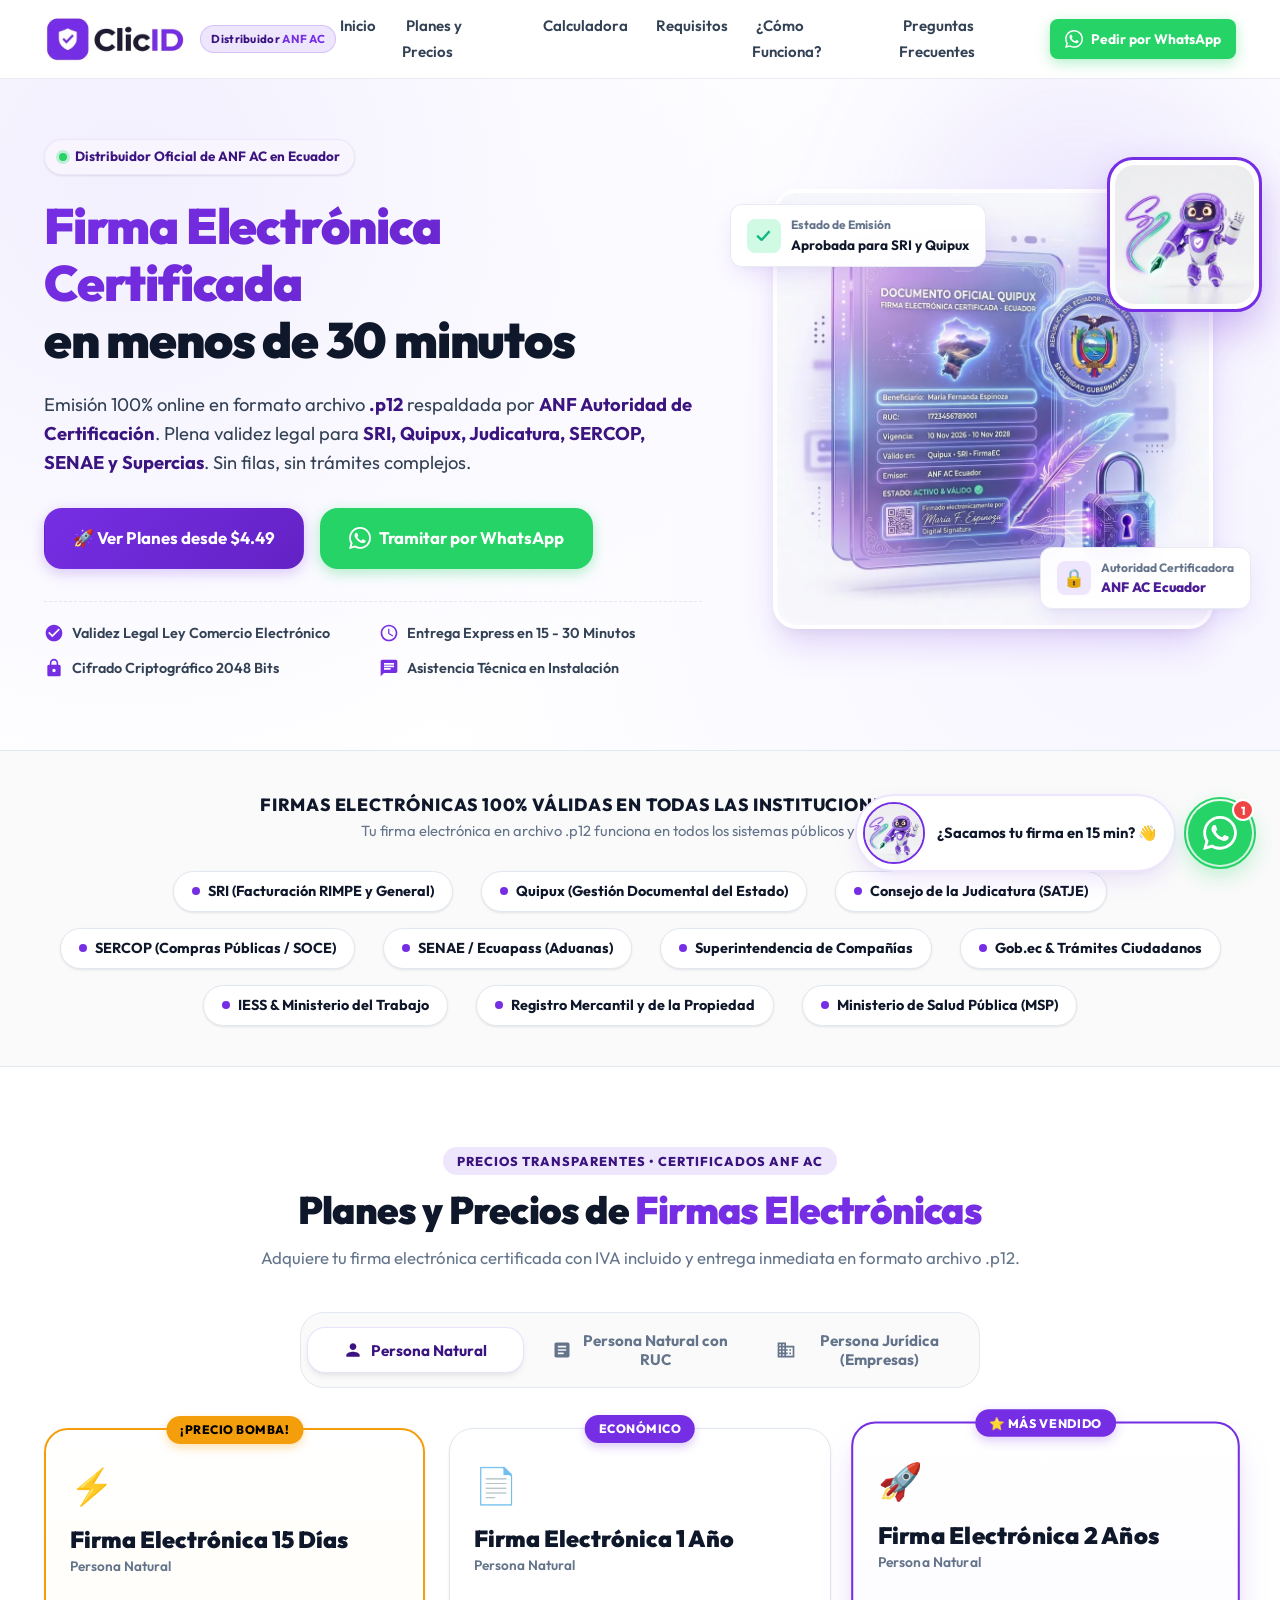
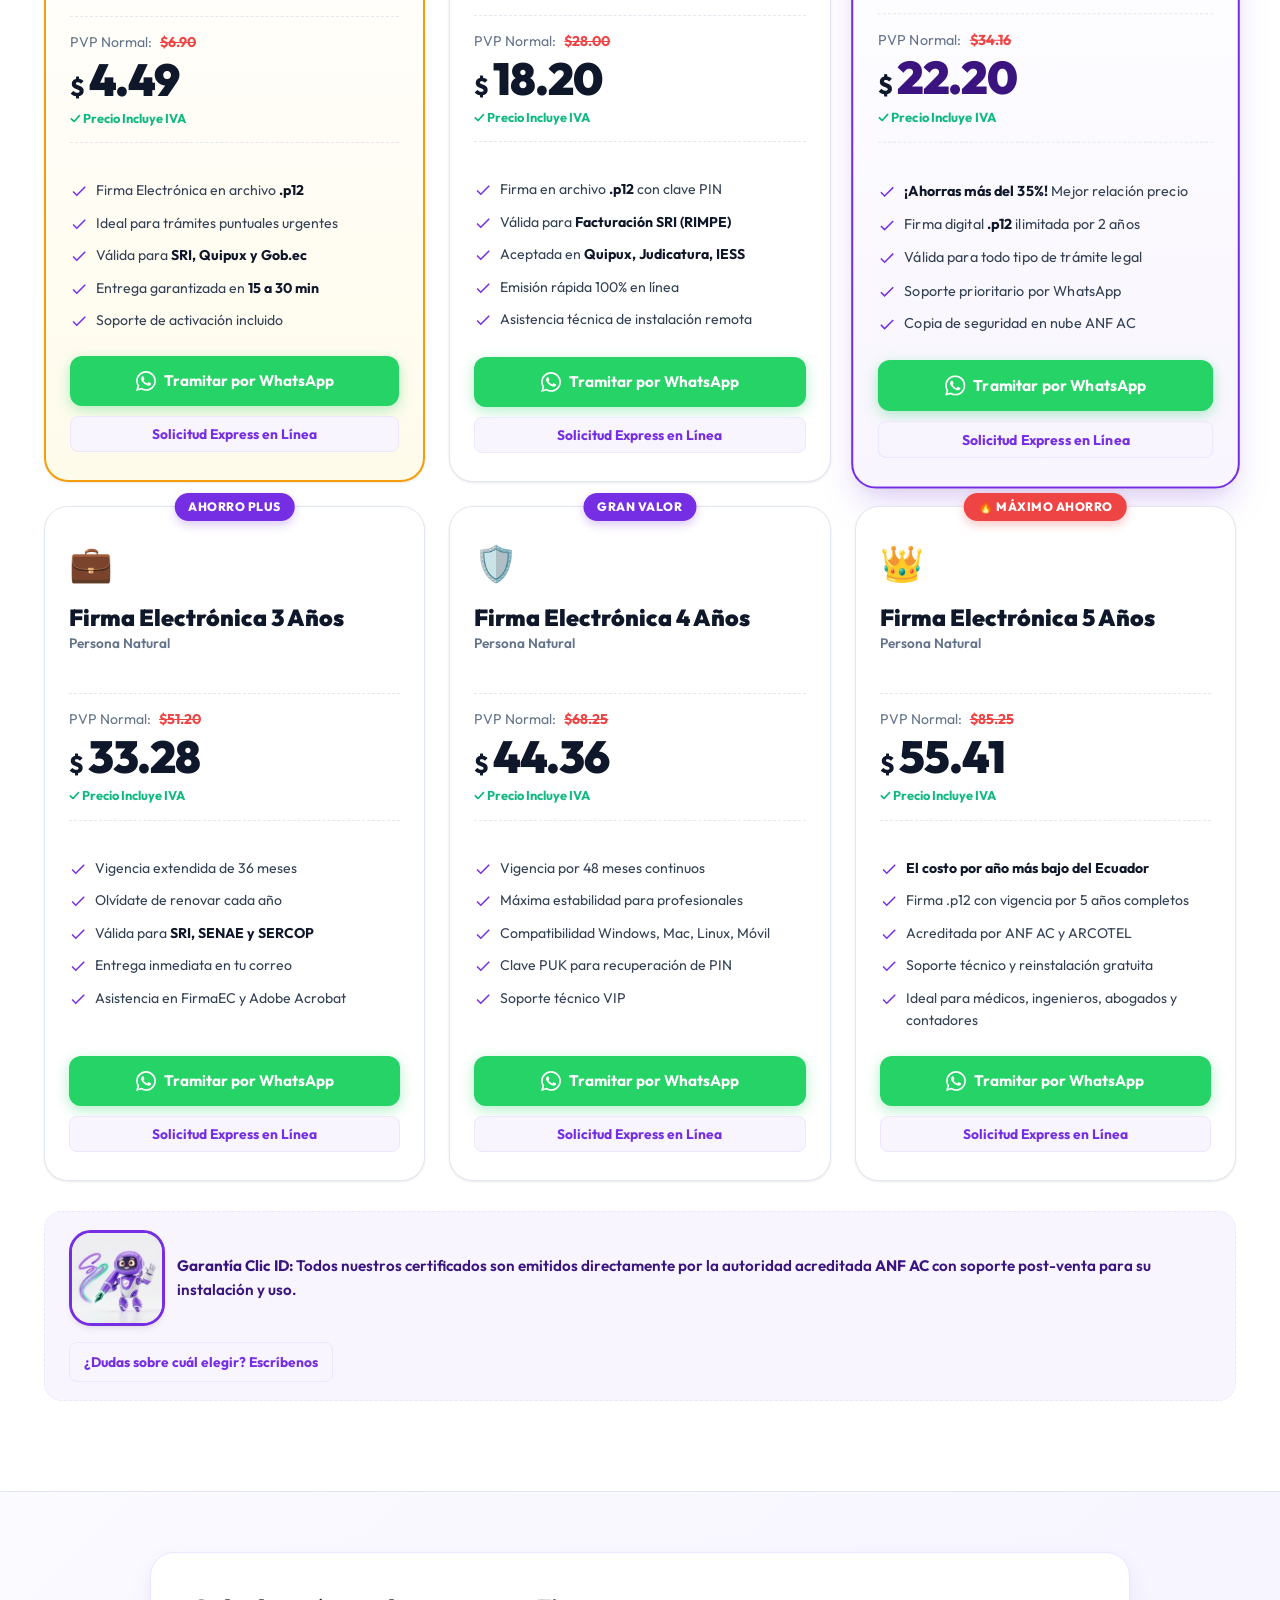
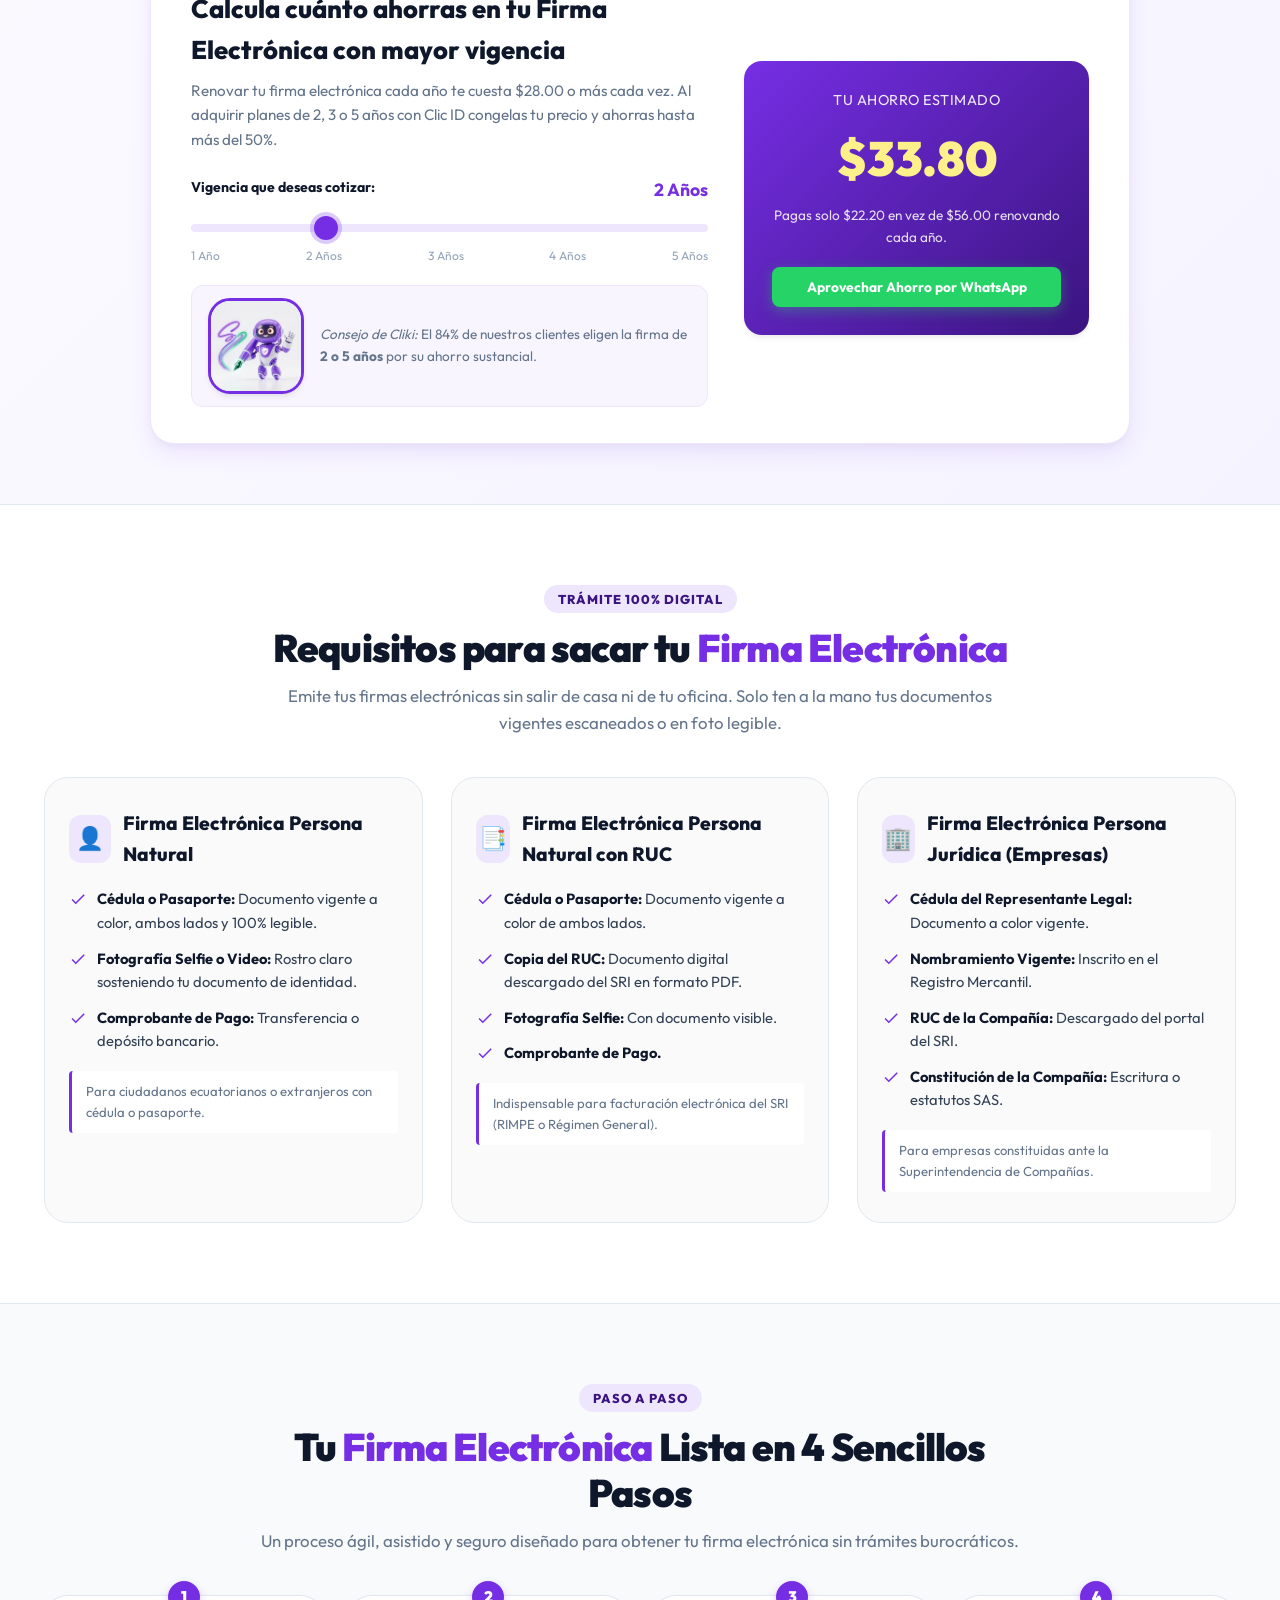
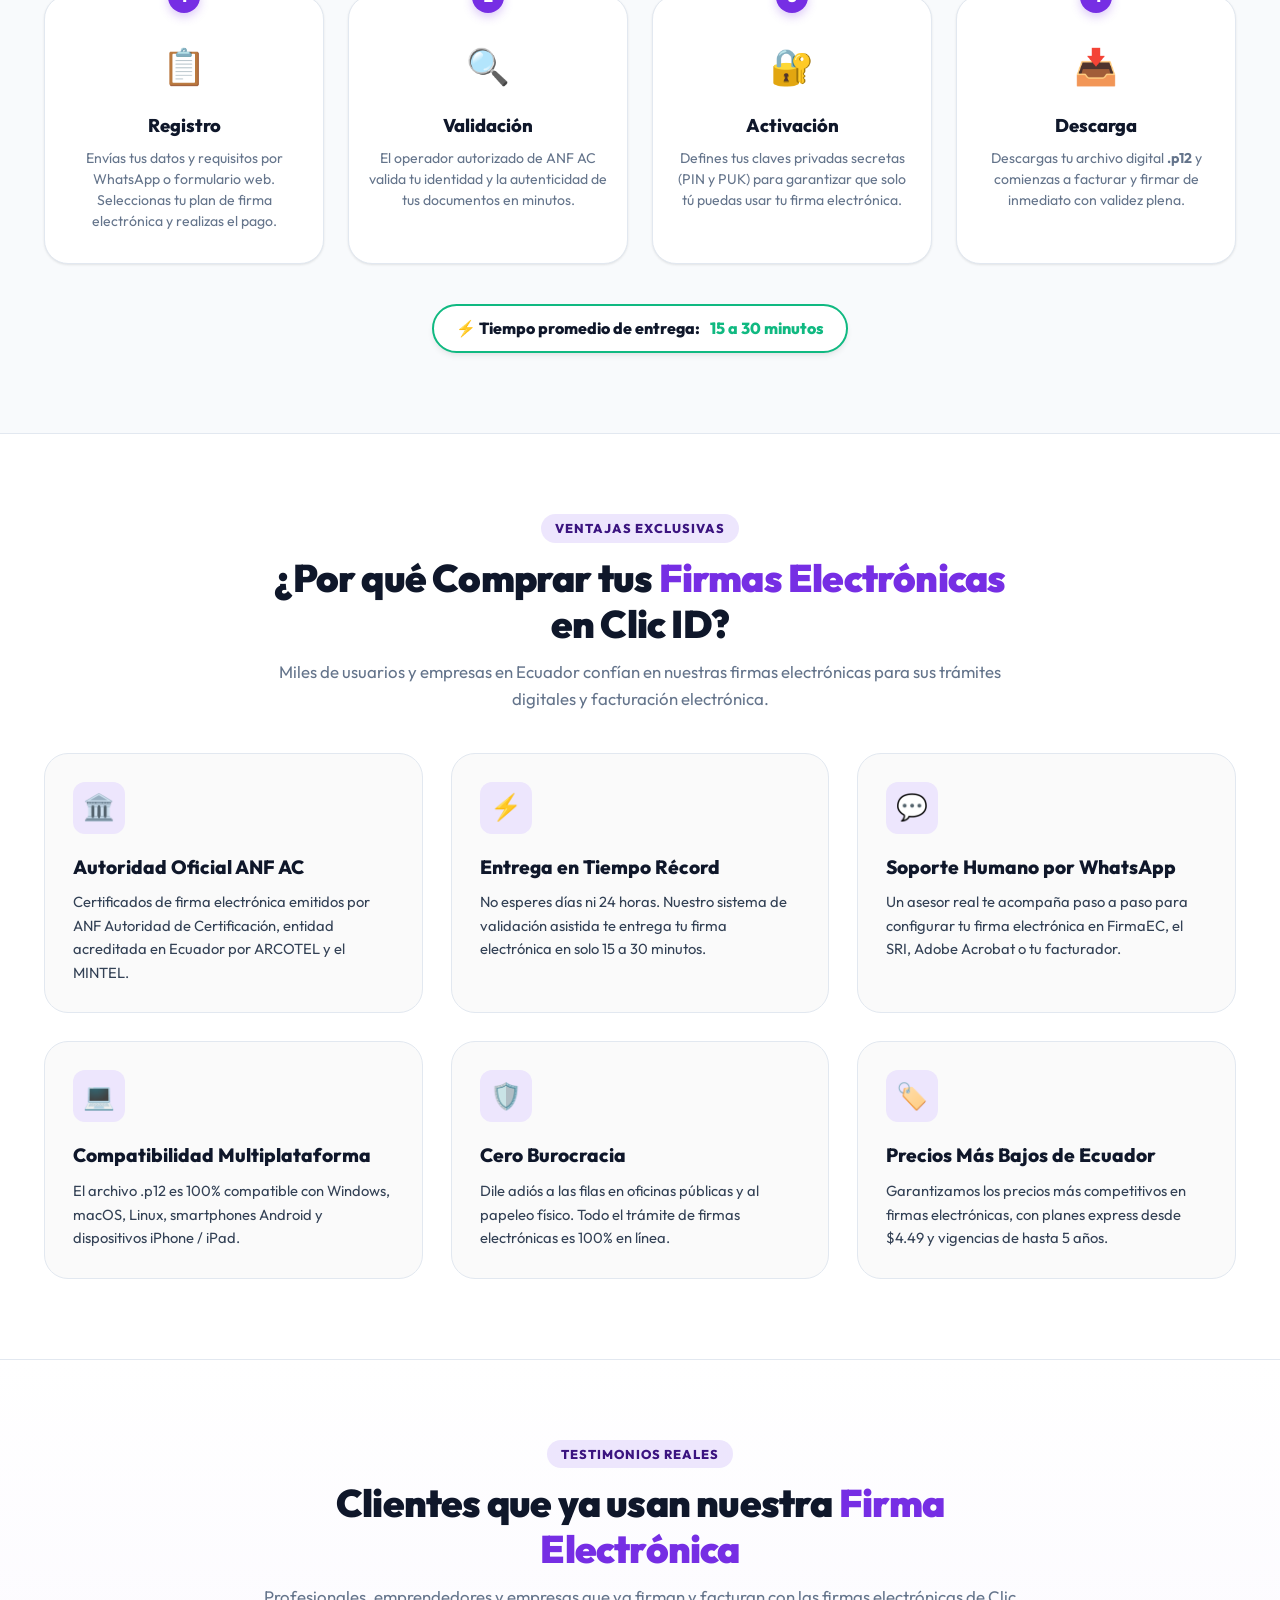
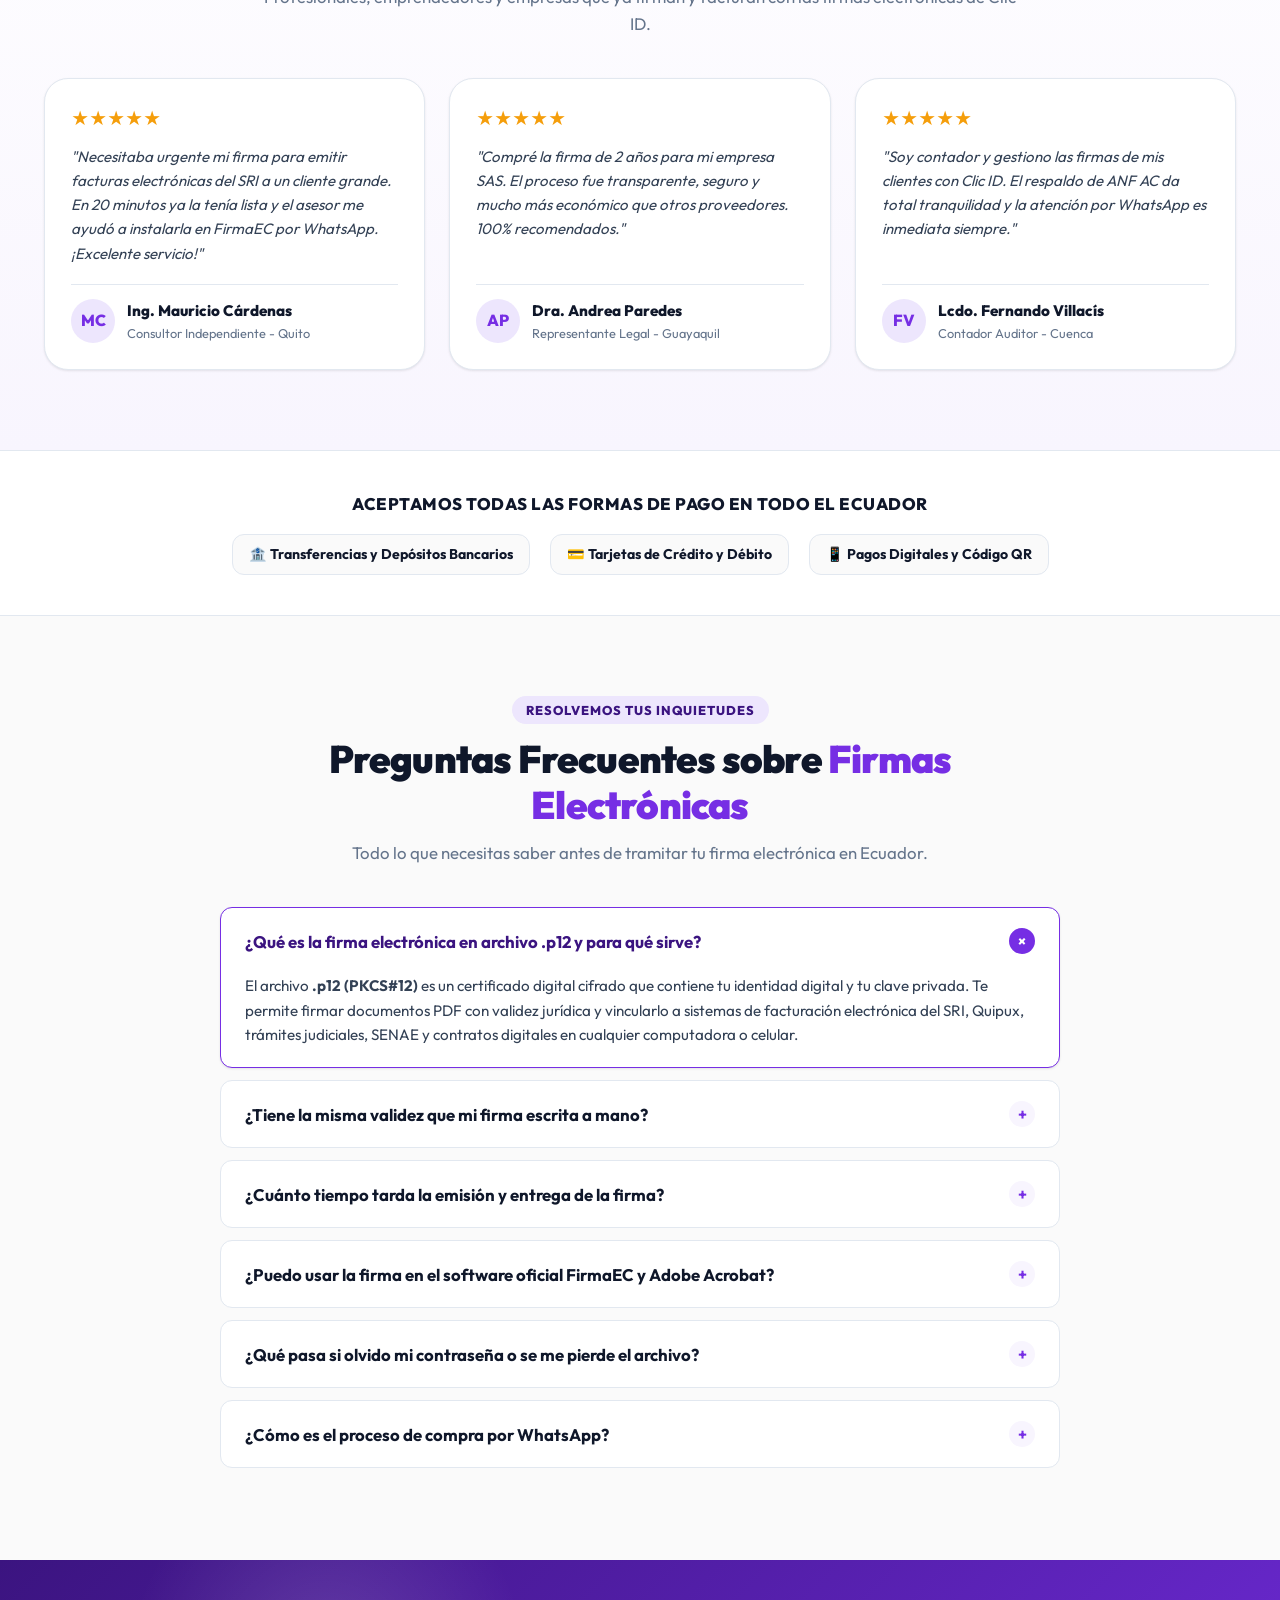
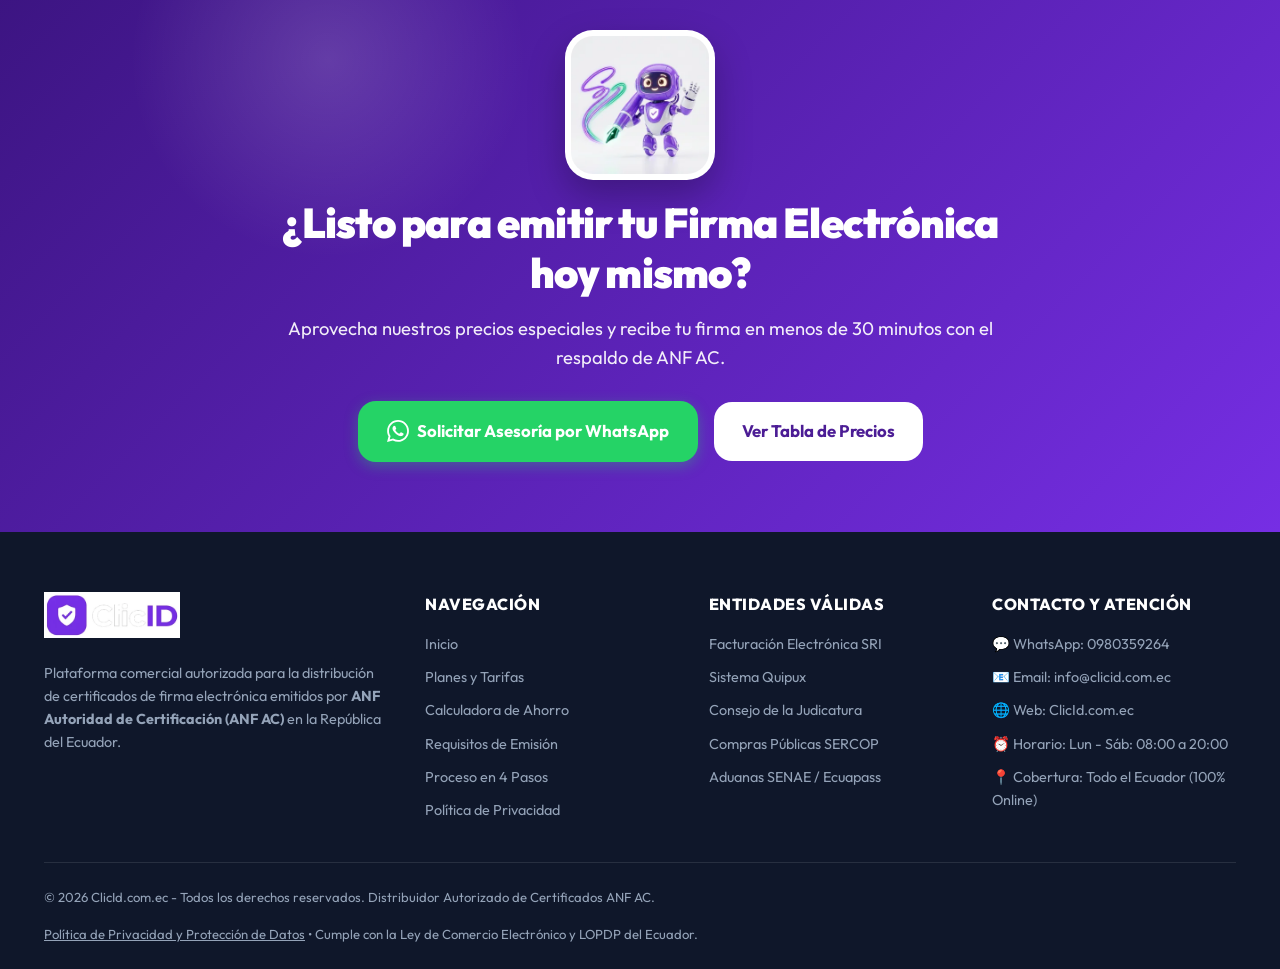
==== commit 846e9730: "Fase 1-3: rendimiento, SEO on-page y GEO/AEO Rendimiento (sin cambios visuales): - Imagenes a WebP c" ====
--- a/index.html
+++ b/index.html
@@ -30,7 +30,11 @@
   <meta property="og:title" content="Firma Electrónica Certificada en Ecuador en 30 Minutos | Clic ID">
   <meta property="og:description"
     content="Emite tu firma electrónica y firmas electrónicas autorizadas por ANF AC en 15 a 30 minutos. Precios desde $4.49. Válidas ante SRI, Quipux, Judicatura y SERCOP.">
-  <meta property="og:image" content="https://clicid.com.ec/assets/hero-signature.jpg">
+  <meta property="og:image" content="https://clicid.com.ec/assets/og-image.jpg">
+  <meta property="og:image:width" content="1200">
+  <meta property="og:image:height" content="630">
+  <meta property="og:image:type" content="image/jpeg">
+  <meta property="og:image:alt" content="Firma electrónica certificada ANF AC en Ecuador — Clic ID">
 
   <!-- Twitter -->
   <meta property="twitter:card" content="summary_large_image">
@@ -38,7 +42,323 @@
   <meta property="twitter:title" content="Firma Electrónica y Firmas Electrónicas en Ecuador | Clic ID ANF AC">
   <meta property="twitter:description"
     content="Firmas electrónicas para Personas Naturales, con RUC y Empresas en archivo .p12. Trámite 100% online y entrega en menos de 30 minutos.">
-  <meta property="twitter:image" content="https://clicid.com.ec/assets/hero-signature.jpg">
+  <meta property="twitter:image" content="https://clicid.com.ec/assets/og-image.jpg">
+  <meta name="twitter:image:alt" content="Firma electrónica certificada ANF AC en Ecuador — Clic ID">
+
+  <link rel="preload" as="image" href="assets/hero-signature-880.webp" fetchpriority="high">
+  <link rel="describedby" type="text/plain" href="/llms.txt" title="Guía para modelos de lenguaje (llms.txt)">
+
+  <!-- Datos estructurados adicionales: catálogo de precios, proceso y migas de pan -->
+  <script type="application/ld+json">
+{
+  "@context": "https://schema.org",
+  "@graph": [
+    {
+      "@type": "Service",
+      "@id": "https://clicid.com.ec/#servicio-firma",
+      "name": "Firma electrónica certificada ANF AC en Ecuador",
+      "serviceType": "Emisión de firma electrónica certificada (archivo .p12)",
+      "areaServed": {
+        "@type": "Country",
+        "name": "Ecuador"
+      },
+      "provider": {
+        "@type": "Organization",
+        "name": "Clic ID",
+        "url": "https://clicid.com.ec/",
+        "telephone": "+593980359264",
+        "email": "info@clicid.com.ec"
+      },
+      "offers": {
+        "@type": "OfferCatalog",
+        "name": "Planes de firma electrónica ANF AC",
+        "numberOfItems": 16,
+        "itemListElement": [
+          {
+            "@type": "Offer",
+            "name": "Firma electrónica Persona Natural — 15 días",
+            "price": "4.49",
+            "priceCurrency": "USD",
+            "valueAddedTaxIncluded": true,
+            "availability": "https://schema.org/InStock",
+            "url": "https://clicid.com.ec/#precios",
+            "category": "Persona Natural",
+            "itemOffered": {
+              "@type": "Service",
+              "name": "Firma electrónica certificada ANF AC — Persona Natural — 15 días"
+            }
+          },
+          {
+            "@type": "Offer",
+            "name": "Firma electrónica Persona Natural — 1 año",
+            "price": "18.20",
+            "priceCurrency": "USD",
+            "valueAddedTaxIncluded": true,
+            "availability": "https://schema.org/InStock",
+            "url": "https://clicid.com.ec/#precios",
+            "category": "Persona Natural",
+            "itemOffered": {
+              "@type": "Service",
+              "name": "Firma electrónica certificada ANF AC — Persona Natural — 1 año"
+            }
+          },
+          {
+            "@type": "Offer",
+            "name": "Firma electrónica Persona Natural — 2 años",
+            "price": "22.20",
+            "priceCurrency": "USD",
+            "valueAddedTaxIncluded": true,
+            "availability": "https://schema.org/InStock",
+            "url": "https://clicid.com.ec/#precios",
+            "category": "Persona Natural",
+            "itemOffered": {
+              "@type": "Service",
+              "name": "Firma electrónica certificada ANF AC — Persona Natural — 2 años"
+            }
+          },
+          {
+            "@type": "Offer",
+            "name": "Firma electrónica Persona Natural — 3 años",
+            "price": "33.28",
+            "priceCurrency": "USD",
+            "valueAddedTaxIncluded": true,
+            "availability": "https://schema.org/InStock",
+            "url": "https://clicid.com.ec/#precios",
+            "category": "Persona Natural",
+            "itemOffered": {
+              "@type": "Service",
+              "name": "Firma electrónica certificada ANF AC — Persona Natural — 3 años"
+            }
+          },
+          {
+            "@type": "Offer",
+            "name": "Firma electrónica Persona Natural — 4 años",
+            "price": "44.36",
+            "priceCurrency": "USD",
+            "valueAddedTaxIncluded": true,
+            "availability": "https://schema.org/InStock",
+            "url": "https://clicid.com.ec/#precios",
+            "category": "Persona Natural",
+            "itemOffered": {
+              "@type": "Service",
+              "name": "Firma electrónica certificada ANF AC — Persona Natural — 4 años"
+            }
+          },
+          {
+            "@type": "Offer",
+            "name": "Firma electrónica Persona Natural — 5 años",
+            "price": "55.41",
+            "priceCurrency": "USD",
+            "valueAddedTaxIncluded": true,
+            "availability": "https://schema.org/InStock",
+            "url": "https://clicid.com.ec/#precios",
+            "category": "Persona Natural",
+            "itemOffered": {
+              "@type": "Service",
+              "name": "Firma electrónica certificada ANF AC — Persona Natural — 5 años"
+            }
+          },
+          {
+            "@type": "Offer",
+            "name": "Firma electrónica Persona Natural con RUC — 1 año",
+            "price": "18.20",
+            "priceCurrency": "USD",
+            "valueAddedTaxIncluded": true,
+            "availability": "https://schema.org/InStock",
+            "url": "https://clicid.com.ec/#precios",
+            "category": "Persona Natural con RUC",
+            "itemOffered": {
+              "@type": "Service",
+              "name": "Firma electrónica certificada ANF AC — Persona Natural con RUC — 1 año"
+            }
+          },
+          {
+            "@type": "Offer",
+            "name": "Firma electrónica Persona Natural con RUC — 2 años",
+            "price": "22.20",
+            "priceCurrency": "USD",
+            "valueAddedTaxIncluded": true,
+            "availability": "https://schema.org/InStock",
+            "url": "https://clicid.com.ec/#precios",
+            "category": "Persona Natural con RUC",
+            "itemOffered": {
+              "@type": "Service",
+              "name": "Firma electrónica certificada ANF AC — Persona Natural con RUC — 2 años"
+            }
+          },
+          {
+            "@type": "Offer",
+            "name": "Firma electrónica Persona Natural con RUC — 3 años",
+            "price": "33.28",
+            "priceCurrency": "USD",
+            "valueAddedTaxIncluded": true,
+            "availability": "https://schema.org/InStock",
+            "url": "https://clicid.com.ec/#precios",
+            "category": "Persona Natural con RUC",
+            "itemOffered": {
+              "@type": "Service",
+              "name": "Firma electrónica certificada ANF AC — Persona Natural con RUC — 3 años"
+            }
+          },
+          {
+            "@type": "Offer",
+            "name": "Firma electrónica Persona Natural con RUC — 4 años",
+            "price": "44.36",
+            "priceCurrency": "USD",
+            "valueAddedTaxIncluded": true,
+            "availability": "https://schema.org/InStock",
+            "url": "https://clicid.com.ec/#precios",
+            "category": "Persona Natural con RUC",
+            "itemOffered": {
+              "@type": "Service",
+              "name": "Firma electrónica certificada ANF AC — Persona Natural con RUC — 4 años"
+            }
+          },
+          {
+            "@type": "Offer",
+            "name": "Firma electrónica Persona Natural con RUC — 5 años",
+            "price": "55.41",
+            "priceCurrency": "USD",
+            "valueAddedTaxIncluded": true,
+            "availability": "https://schema.org/InStock",
+            "url": "https://clicid.com.ec/#precios",
+            "category": "Persona Natural con RUC",
+            "itemOffered": {
+              "@type": "Service",
+              "name": "Firma electrónica certificada ANF AC — Persona Natural con RUC — 5 años"
+            }
+          },
+          {
+            "@type": "Offer",
+            "name": "Firma electrónica Persona Jurídica — 1 año",
+            "price": "21.84",
+            "priceCurrency": "USD",
+            "valueAddedTaxIncluded": true,
+            "availability": "https://schema.org/InStock",
+            "url": "https://clicid.com.ec/#precios",
+            "category": "Persona Jurídica",
+            "itemOffered": {
+              "@type": "Service",
+              "name": "Firma electrónica certificada ANF AC — Persona Jurídica — 1 año"
+            }
+          },
+          {
+            "@type": "Offer",
+            "name": "Firma electrónica Persona Jurídica — 2 años",
+            "price": "25.84",
+            "priceCurrency": "USD",
+            "valueAddedTaxIncluded": true,
+            "availability": "https://schema.org/InStock",
+            "url": "https://clicid.com.ec/#precios",
+            "category": "Persona Jurídica",
+            "itemOffered": {
+              "@type": "Service",
+              "name": "Firma electrónica certificada ANF AC — Persona Jurídica — 2 años"
+            }
+          },
+          {
+            "@type": "Offer",
+            "name": "Firma electrónica Persona Jurídica — 3 años",
+            "price": "38.22",
+            "priceCurrency": "USD",
+            "valueAddedTaxIncluded": true,
+            "availability": "https://schema.org/InStock",
+            "url": "https://clicid.com.ec/#precios",
+            "category": "Persona Jurídica",
+            "itemOffered": {
+              "@type": "Service",
+              "name": "Firma electrónica certificada ANF AC — Persona Jurídica — 3 años"
+            }
+          },
+          {
+            "@type": "Offer",
+            "name": "Firma electrónica Persona Jurídica — 4 años",
+            "price": "50.93",
+            "priceCurrency": "USD",
+            "valueAddedTaxIncluded": true,
+            "availability": "https://schema.org/InStock",
+            "url": "https://clicid.com.ec/#precios",
+            "category": "Persona Jurídica",
+            "itemOffered": {
+              "@type": "Service",
+              "name": "Firma electrónica certificada ANF AC — Persona Jurídica — 4 años"
+            }
+          },
+          {
+            "@type": "Offer",
+            "name": "Firma electrónica Persona Jurídica — 5 años",
+            "price": "63.12",
+            "priceCurrency": "USD",
+            "valueAddedTaxIncluded": true,
+            "availability": "https://schema.org/InStock",
+            "url": "https://clicid.com.ec/#precios",
+            "category": "Persona Jurídica",
+            "itemOffered": {
+              "@type": "Service",
+              "name": "Firma electrónica certificada ANF AC — Persona Jurídica — 5 años"
+            }
+          }
+        ]
+      }
+    },
+    {
+      "@type": "HowTo",
+      "@id": "https://clicid.com.ec/#como-comprar",
+      "name": "Cómo obtener la firma electrónica en Ecuador con Clic ID",
+      "totalTime": "PT30M",
+      "estimatedCost": {
+        "@type": "MonetaryAmount",
+        "currency": "USD",
+        "value": "4.49"
+      },
+      "step": [
+        {
+          "@type": "HowToStep",
+          "position": 1,
+          "name": "Enviar requisitos",
+          "text": "Enviar por WhatsApp la cédula o pasaporte vigente, una selfie sosteniendo el documento y el comprobante de pago del plan elegido."
+        },
+        {
+          "@type": "HowToStep",
+          "position": 2,
+          "name": "Validación de identidad",
+          "text": "El operador autorizado de ANF AC valida la identidad del titular y la autenticidad de los documentos."
+        },
+        {
+          "@type": "HowToStep",
+          "position": 3,
+          "name": "Activación de claves",
+          "text": "El titular define su clave PIN secreta y su clave PUK de recuperación."
+        },
+        {
+          "@type": "HowToStep",
+          "position": 4,
+          "name": "Descarga del archivo .p12",
+          "text": "Se entrega el archivo de firma electrónica .p12 para importarlo en FirmaEC, Adobe Acrobat o el sistema de facturación electrónica."
+        }
+      ]
+    },
+    {
+      "@type": "BreadcrumbList",
+      "@id": "https://clicid.com.ec/#breadcrumb",
+      "itemListElement": [
+        {
+          "@type": "ListItem",
+          "position": 1,
+          "name": "Inicio",
+          "item": "https://clicid.com.ec/"
+        },
+        {
+          "@type": "ListItem",
+          "position": 2,
+          "name": "Planes y precios de firma electrónica",
+          "item": "https://clicid.com.ec/#precios"
+        }
+      ]
+    }
+  ]
+}
+  </script>
 
   <!-- Google Fonts: Outfit & Inter -->
   <link rel="preconnect" href="https://fonts.googleapis.com">
@@ -150,7 +470,7 @@
       <nav class="navbar">
         <!-- Logo de Marca Oficial -->
         <a href="#inicio" class="logo" id="brandLogo">
-          <img src="assets/logo.png" alt="Clic ID - Firmas Electrónicas Ecuador" class="brand-logo-img">
+          <img src="assets/logo-350.webp" alt="Clic ID - Firmas Electrónicas Ecuador" class="brand-logo-img" width="143" height="48" decoding="async">
           <span class="logo-distributor-badge">Distribuidor <strong>ANF AC</strong></span>
         </a>
 
@@ -265,12 +585,12 @@
           </div>
 
           <div class="hero-img-wrapper">
-            <img src="assets/hero-signature.jpg?v=2" alt="Documento Oficial Quipux con Firma Electrónica Ecuador ANF AC - Clic ID"
-              width="440" height="440">
+            <img src="assets/hero-signature-880.webp" alt="Documento Oficial Quipux con Firma Electrónica Ecuador ANF AC - Clic ID"
+              width="440" height="440" fetchpriority="high" decoding="async">
           </div>
 
           <div class="hero-mascot-corner" title="Cliki - Tu asistente de Firma Electrónica">
-            <img src="assets/mascot-clicid.jpg" alt="Mascota Clic ID" width="150" height="150">
+            <img src="assets/mascot-clicid-310.webp" alt="Mascota Clic ID, asistente Cliki" width="150" height="150" decoding="async">
           </div>
 
           <div class="floating-badge badge-bottom">
@@ -358,7 +678,7 @@
       <!-- Banner Inferior de Garantía -->
       <div class="pricing-footer-banner">
         <div class="pricing-footer-text">
-          <img src="assets/mascot-clicid.jpg" alt="Mascota Clic ID" class="mini-mascot-avatar">
+          <img src="assets/mascot-clicid-192.webp" alt="Mascota Clic ID" class="mini-mascot-avatar" width="96" height="96" loading="lazy" decoding="async">
           <span>
             <strong>Garantía Clic ID:</strong> Todos nuestros certificados son emitidos directamente por la autoridad
             acreditada <strong>ANF AC</strong> con soporte post-venta para su instalación y uso.
@@ -402,7 +722,7 @@
             </div>
 
             <div class="calc-mascot-tip">
-              <img src="assets/mascot-clicid.jpg" alt="Consejo Mascota Clic ID" class="mini-mascot-avatar">
+              <img src="assets/mascot-clicid-192.webp" alt="Consejo de la mascota Clic ID" class="mini-mascot-avatar" width="96" height="96" loading="lazy" decoding="async">
               <p style="font-size:0.85rem;color:#64748b;margin-bottom:0;">
                 <em>Consejo de Cliki:</em> El 84% de nuestros clientes eligen la firma de <strong>2 o 5 años</strong>
                 por su ahorro sustancial.
@@ -881,7 +1201,7 @@
     <div class="container">
       <div class="cta-banner-content">
         <div class="cta-mascot-badge">
-          <img src="assets/mascot-clicid.jpg" alt="Mascota Clic ID - Firma Electrónica Ecuador" width="150"
+          <img src="assets/mascot-clicid-310.webp" alt="Mascota Clic ID - Firma Electrónica Ecuador" width="150" loading="lazy" decoding="async"
             height="150">
         </div>
         <h2>¿Listo para emitir tu Firma Electrónica hoy mismo?</h2>
@@ -914,7 +1234,7 @@
         <!-- Columna Marca -->
         <div class="footer-brand">
           <a href="#inicio" class="logo">
-            <img src="assets/logo-light.png" alt="Clic ID - Firmas Electrónicas" class="footer-logo-img">
+            <img src="assets/logo-light-350.webp" alt="Clic ID - Firmas Electrónicas" class="footer-logo-img" width="138" height="46" loading="lazy" decoding="async">
           </a>
           <p>
             Plataforma comercial autorizada para la distribución de certificados de firma electrónica emitidos por
@@ -981,7 +1301,7 @@
       <div class="wa-chat-header">
         <div class="wa-agent-info">
           <div class="wa-avatar">
-            <img src="assets/mascot-clicid.jpg" alt="Mascota Clic ID"
+            <img src="assets/mascot-clicid-192.webp" alt="Mascota Clic ID" width="96" height="96" loading="lazy" decoding="async"
               style="width:100%;height:100%;object-fit:cover;border-radius:50%;">
           </div>
           <div class="wa-agent-details">
@@ -1030,7 +1350,7 @@
     <!-- Botón Circular Flotante con Mascota Estilo Kommo -->
     <div class="wa-trigger-row">
       <div class="wa-mascot-pill" id="waMascotPill">
-        <img src="assets/mascot-clicid.jpg" alt="Cliki Mascota Clic ID" class="wa-mascot-pill-img">
+        <img src="assets/mascot-clicid-192.webp" alt="Cliki, mascota de Clic ID" class="wa-mascot-pill-img" width="62" height="62" decoding="async">
         <span>¿Sacamos tu firma en 15 min? 👋</span>
       </div>
       <button class="wa-trigger-btn" id="waTriggerBtn" aria-label="Abrir WhatsApp Clic ID">
@@ -1070,7 +1390,7 @@
     <div class="modal-card">
       <button class="modal-close-btn" id="modalCloseBtn" aria-label="Cerrar Ventana">✕</button>
 
-      <img src="assets/logo.png" alt="Clic ID" class="modal-logo-img">
+      <img src="assets/logo-350.webp" alt="Clic ID" class="modal-logo-img" width="125" height="42" loading="lazy" decoding="async">
       <h3 class="modal-title" style="text-align:center;">Solicitud Express de Firma</h3>
       <p class="modal-subtitle" style="text-align:center;">Completa tus datos básicos y te atenderemos de inmediato por
         WhatsApp.</p>
--- a/styles.css
+++ b/styles.css
@@ -2256,3 +2256,56 @@
     right: -6px;
   }
 }
+
+/* ==========================================================================
+   AJUSTE RESPONSIVE DEL ENCABEZADO  (Clic ID · mantenimiento)
+   Motivo: en pantallas <=768px el navbar desbordaba el ancho (el CTA verde +
+   la insignia del logo no caben junto a la hamburguesa). Se oculta SOLO el
+   botón verde del navbar; la hamburguesa (.mobile-toggle, dentro del mismo
+   wrapper) queda visible y el CTA sigue disponible en la barra inferior fija
+   y en el botón flotante de WhatsApp. Escritorio y tablet: sin cambios.
+   ========================================================================== */
+@media (max-width: 768px) {
+  .nav-cta-wrapper {
+    gap: 8px;
+  }
+
+  .nav-cta-wrapper .btn-whatsapp {
+    display: none;
+  }
+
+  .navbar {
+    gap: 12px;
+  }
+}
+
+@media (max-width: 360px) {
+  .logo-distributor-badge {
+    display: none;
+  }
+
+  .brand-logo-img {
+    height: 40px;
+  }
+}
+/* Pantallas muy angostas (<=360px: iPhone SE 1ª gen / Android antiguos).
+   La calculadora usaba 2 columnas y la mascota del hero se salía: generaban
+   scroll horizontal. En pantallas >=361px no se aplica (sin cambios). */
+@media (max-width: 360px) {
+  .container {
+    padding-inline: 16px;
+  }
+
+  .calc-box {
+    padding: 18px;
+  }
+
+  .calc-grid {
+    grid-template-columns: minmax(0, 1fr);
+    gap: 20px;
+  }
+
+  .hero-mascot-corner {
+    right: 4px;
+  }
+}
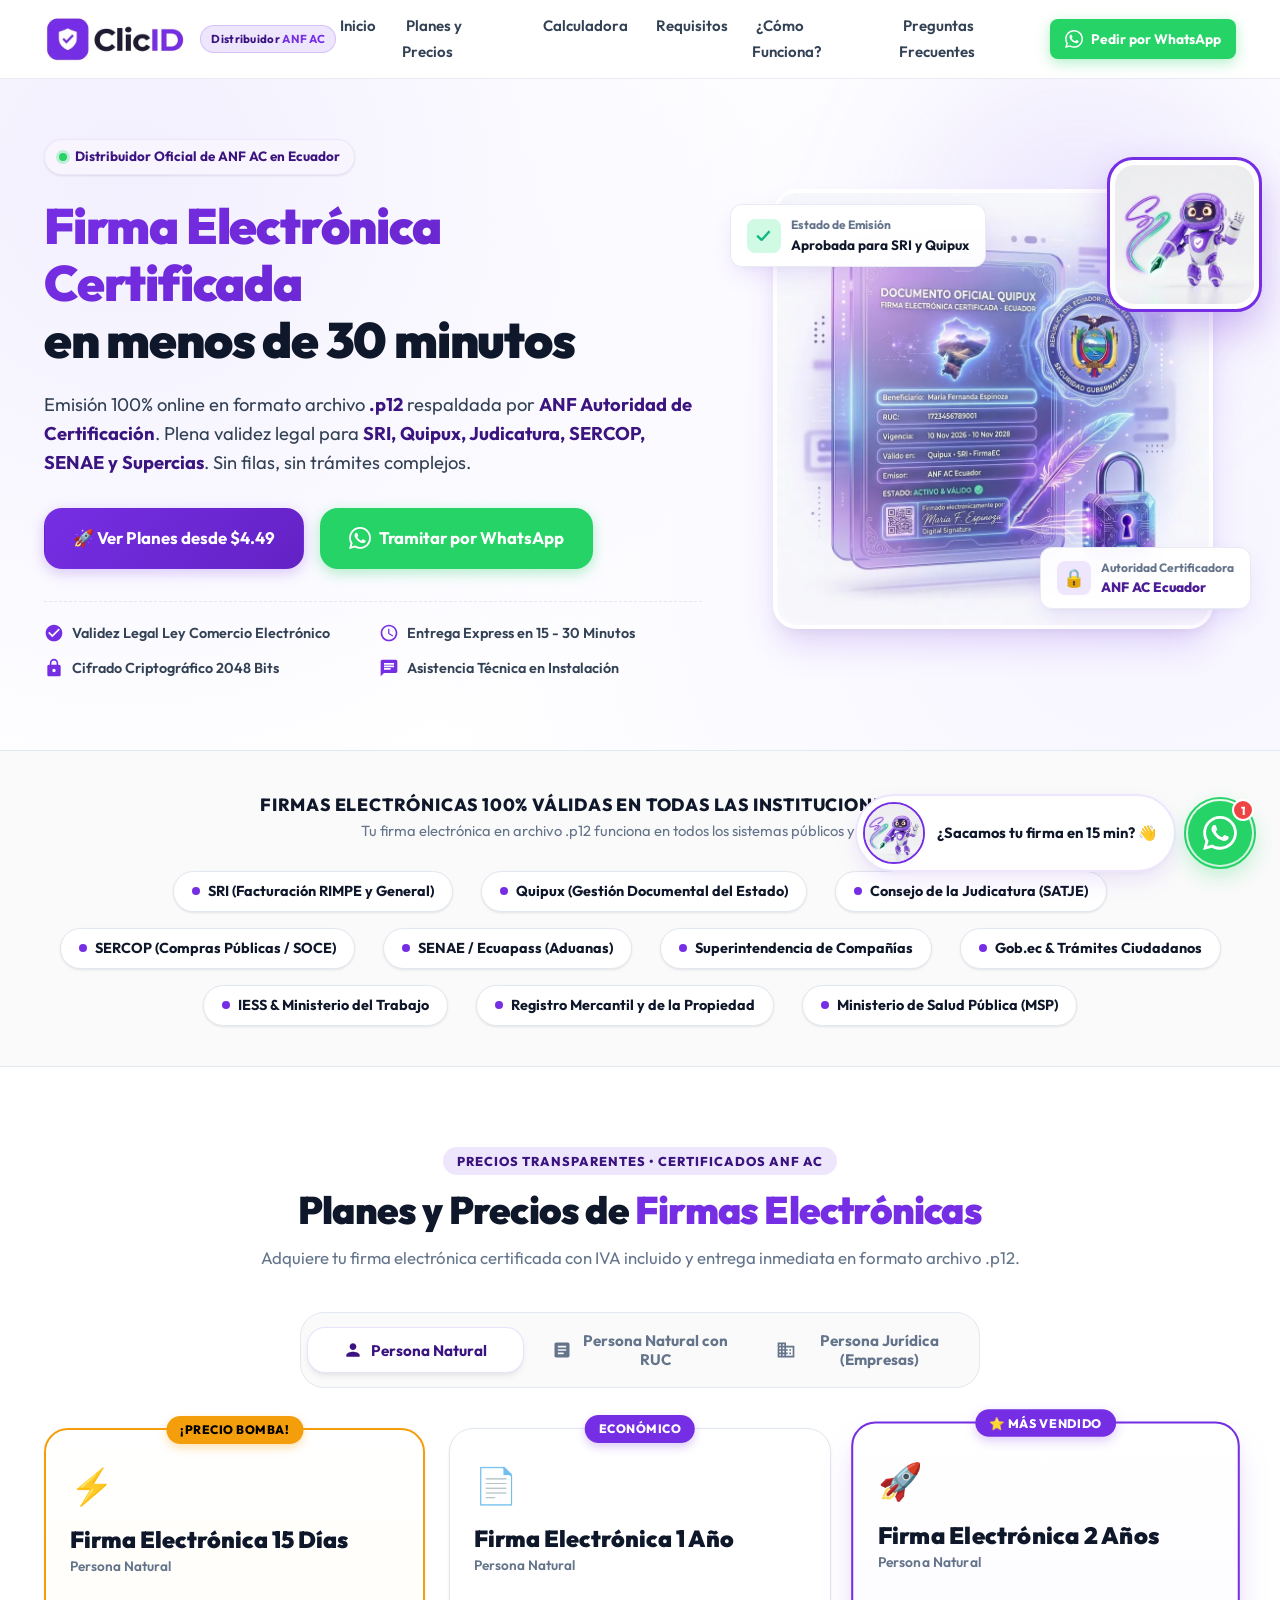
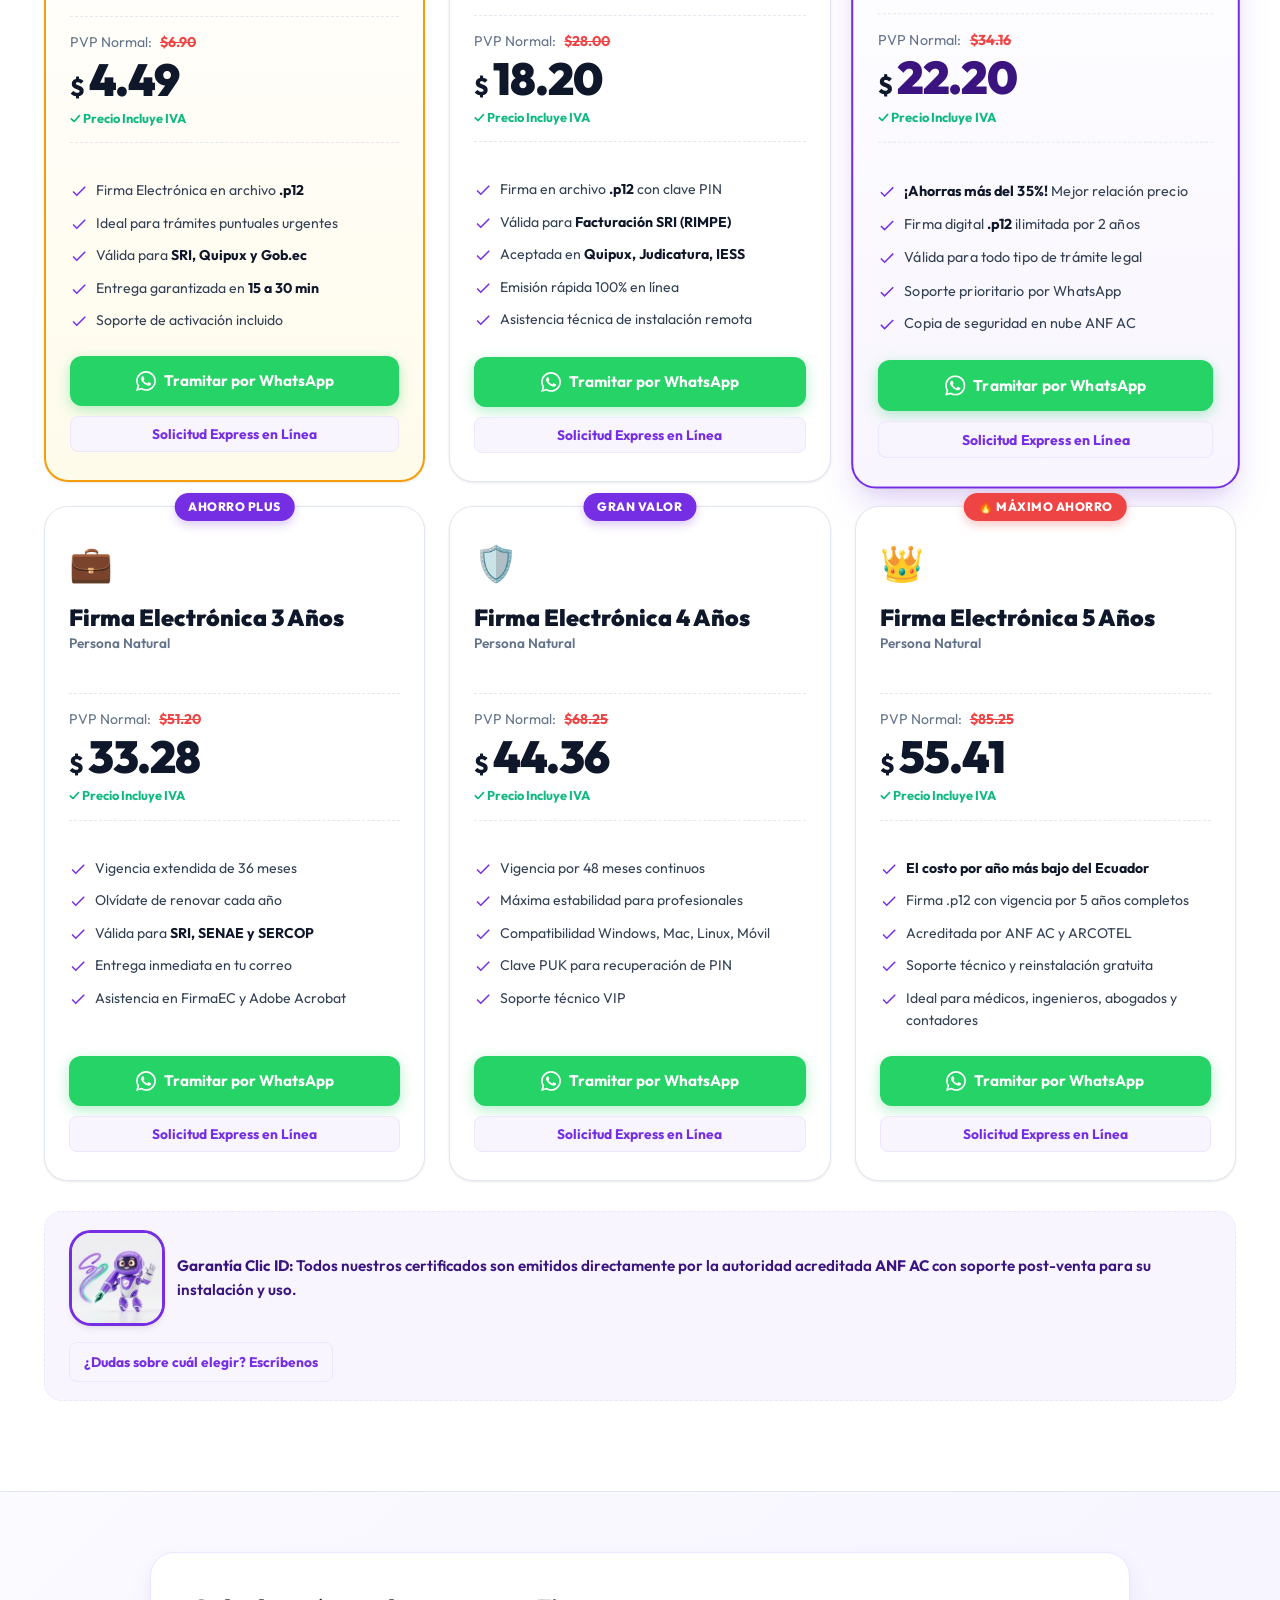
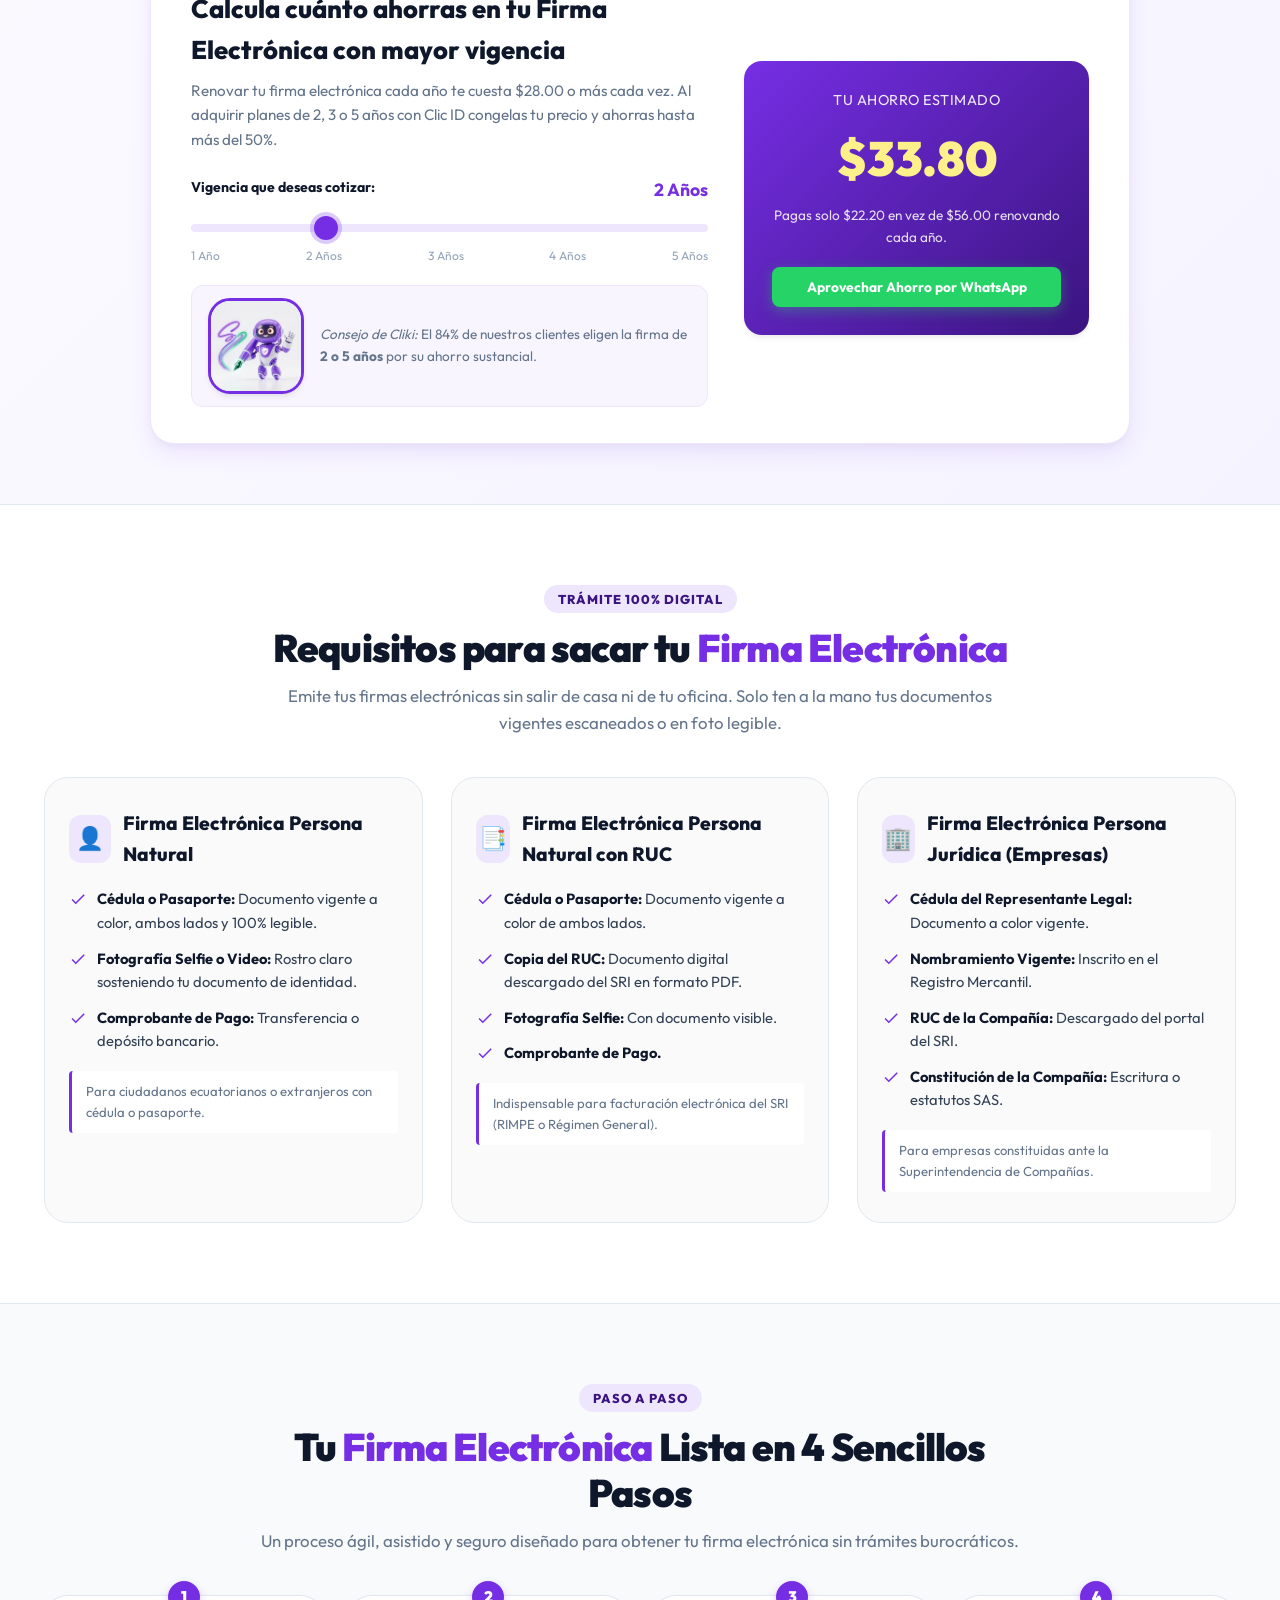
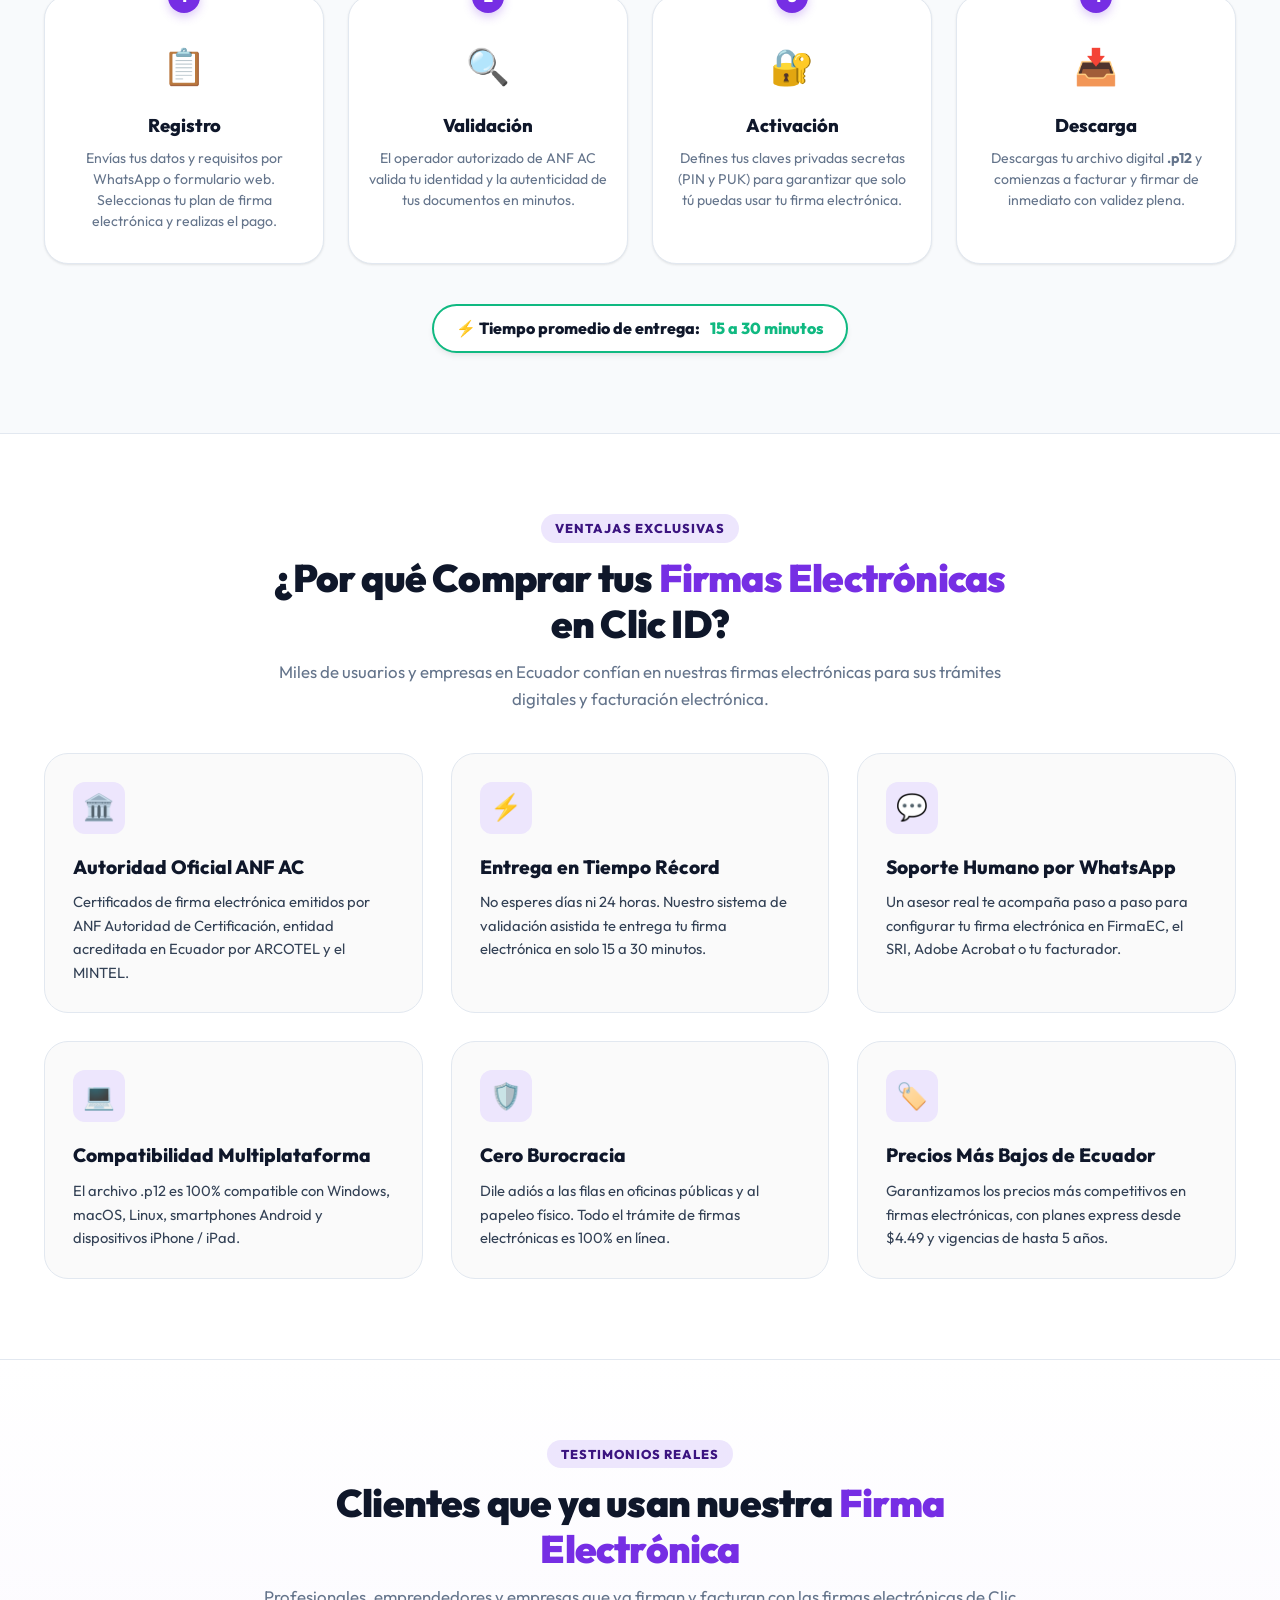
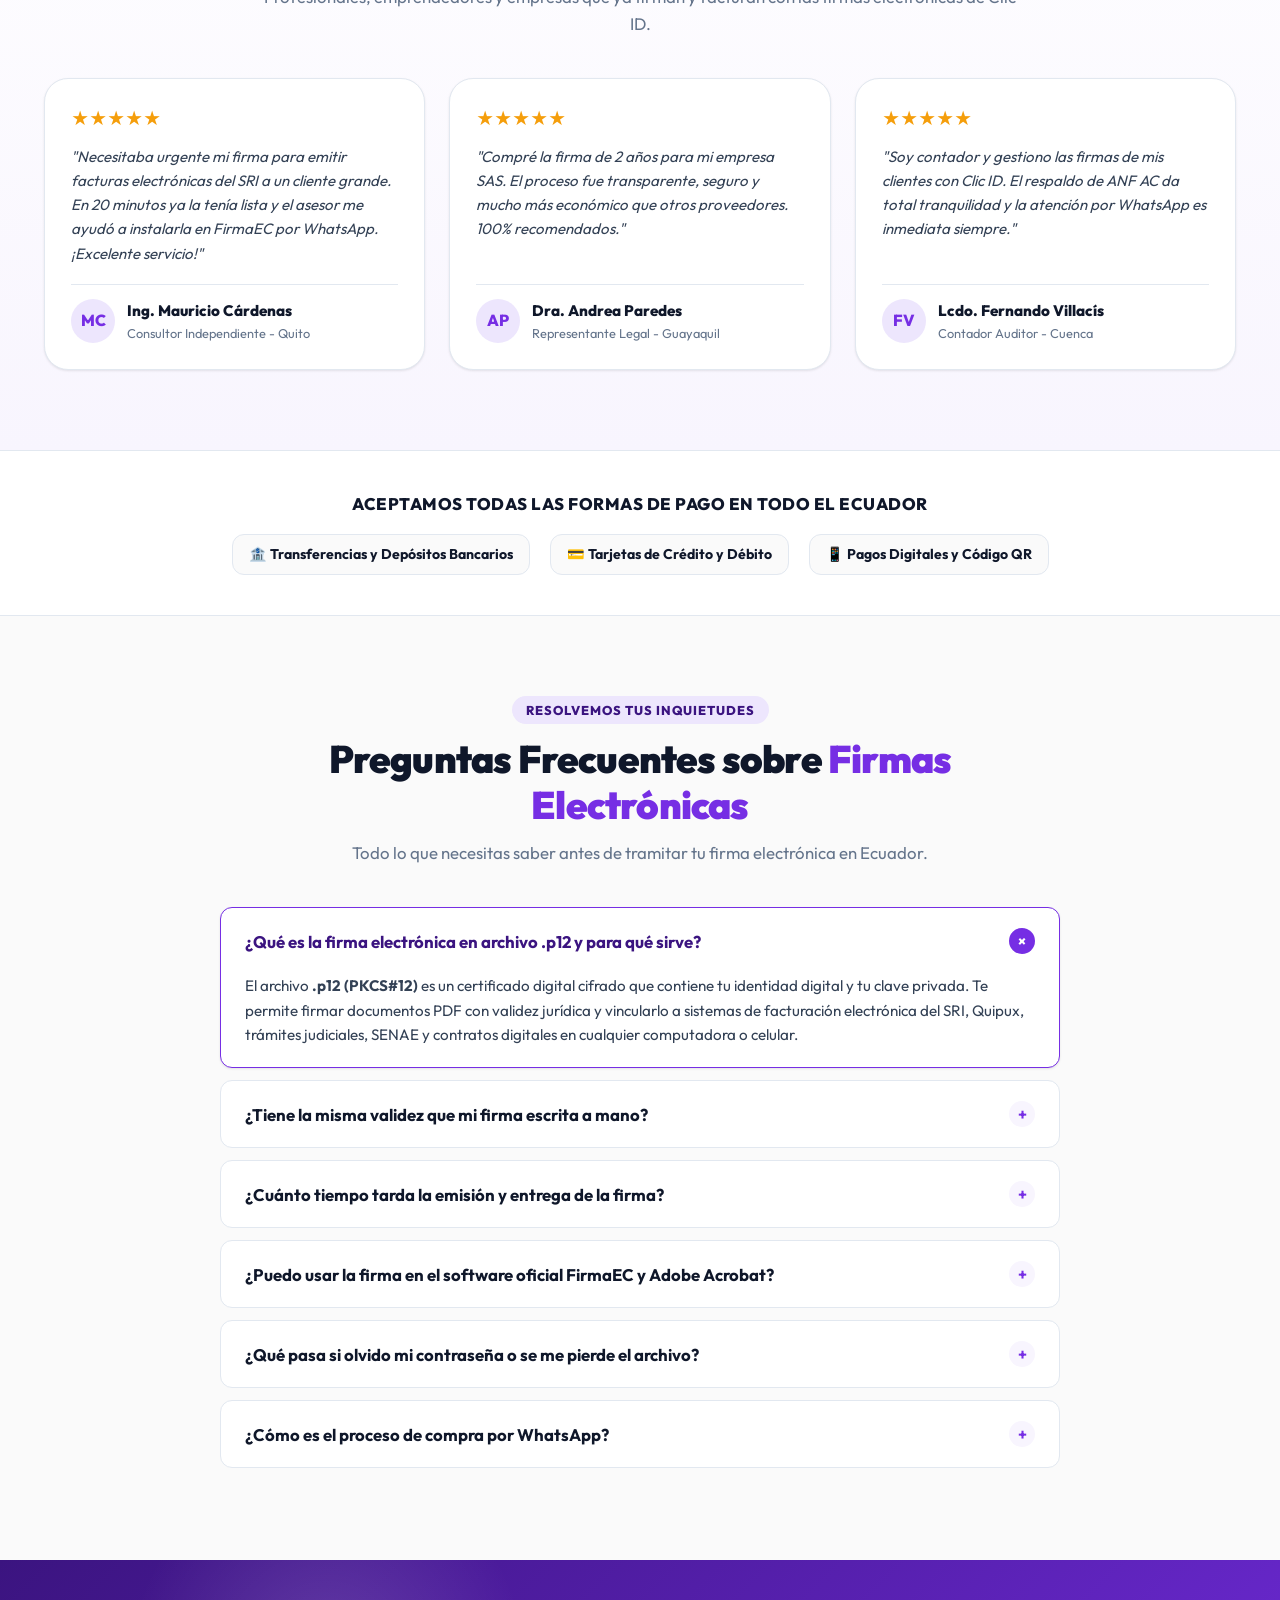
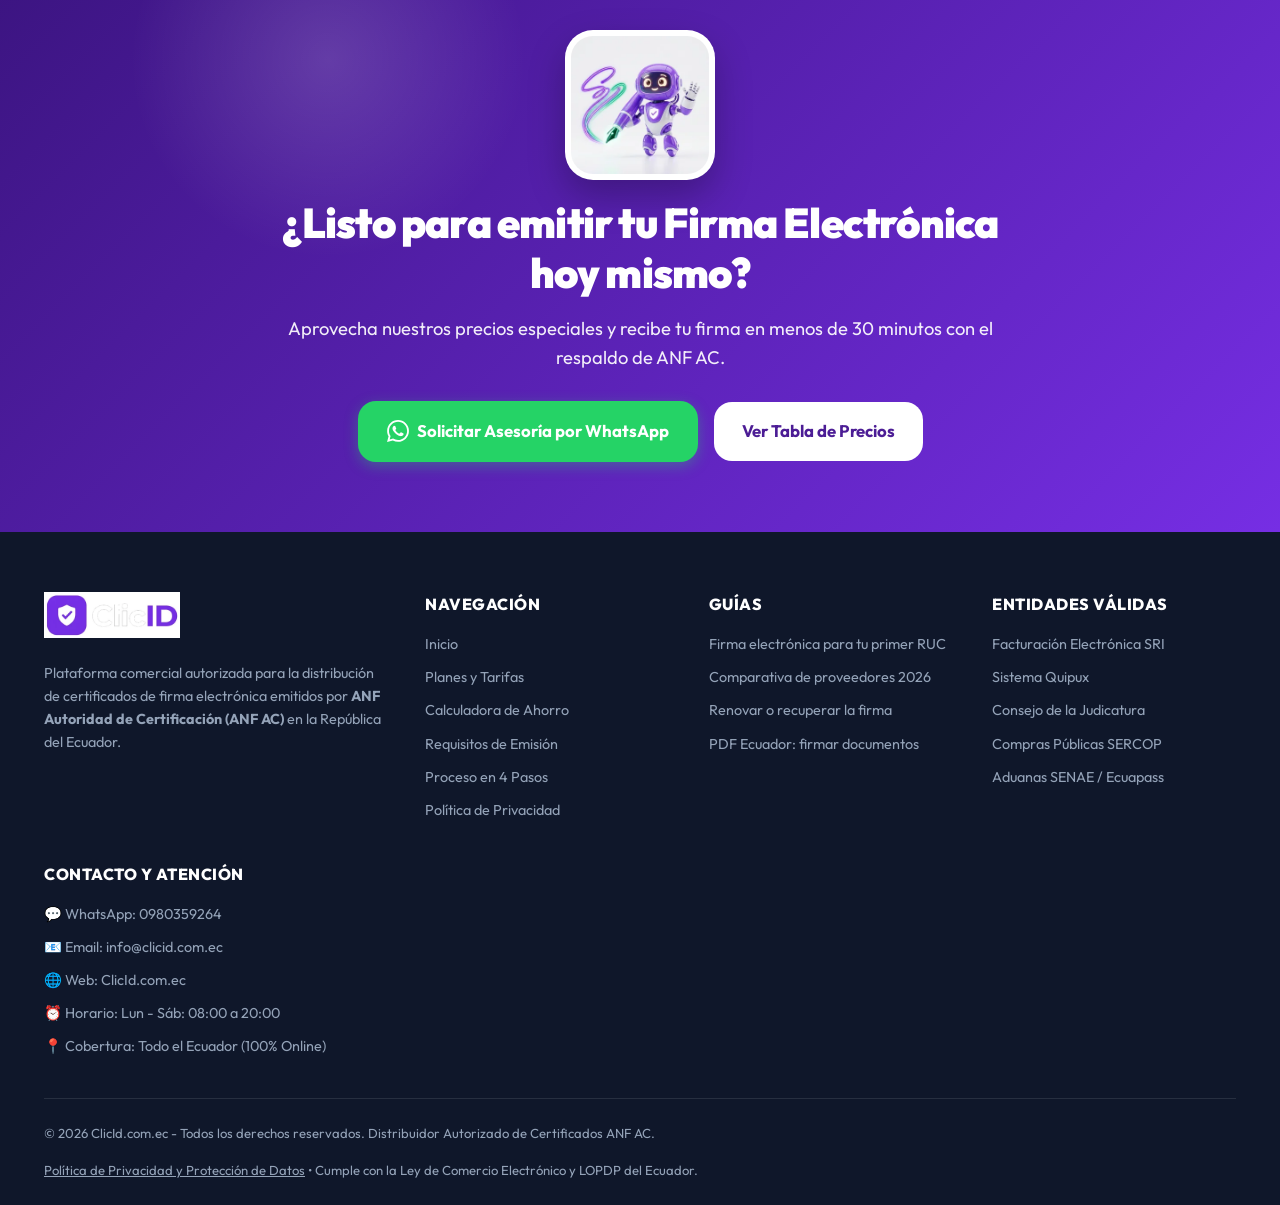
==== commit d3c8e8dc: "Fase 4: 4 guias de contenido (SEO/GEO) con el diseno original Nuevas paginas (mismo header/footer y " ====
--- a/index.html
+++ b/index.html
@@ -1255,6 +1255,17 @@
           </ul>
         </div>
 
+        <!-- Guías / contenido -->
+        <div class="footer-col">
+          <h5>Guías</h5>
+          <ul>
+            <li><a href="firma-electronica-primer-ruc.html">Firma electrónica para tu primer RUC</a></li>
+            <li><a href="comparativa-firmas-electronicas-ecuador.html">Comparativa de proveedores 2026</a></li>
+            <li><a href="renovar-firma-electronica.html">Renovar o recuperar la firma</a></li>
+            <li><a href="pdf-ecuador-firmar-documentos.html">PDF Ecuador: firmar documentos</a></li>
+          </ul>
+        </div>
+
         <!-- Usos de la Firma -->
         <div class="footer-col">
           <h5>Entidades Válidas</h5>
